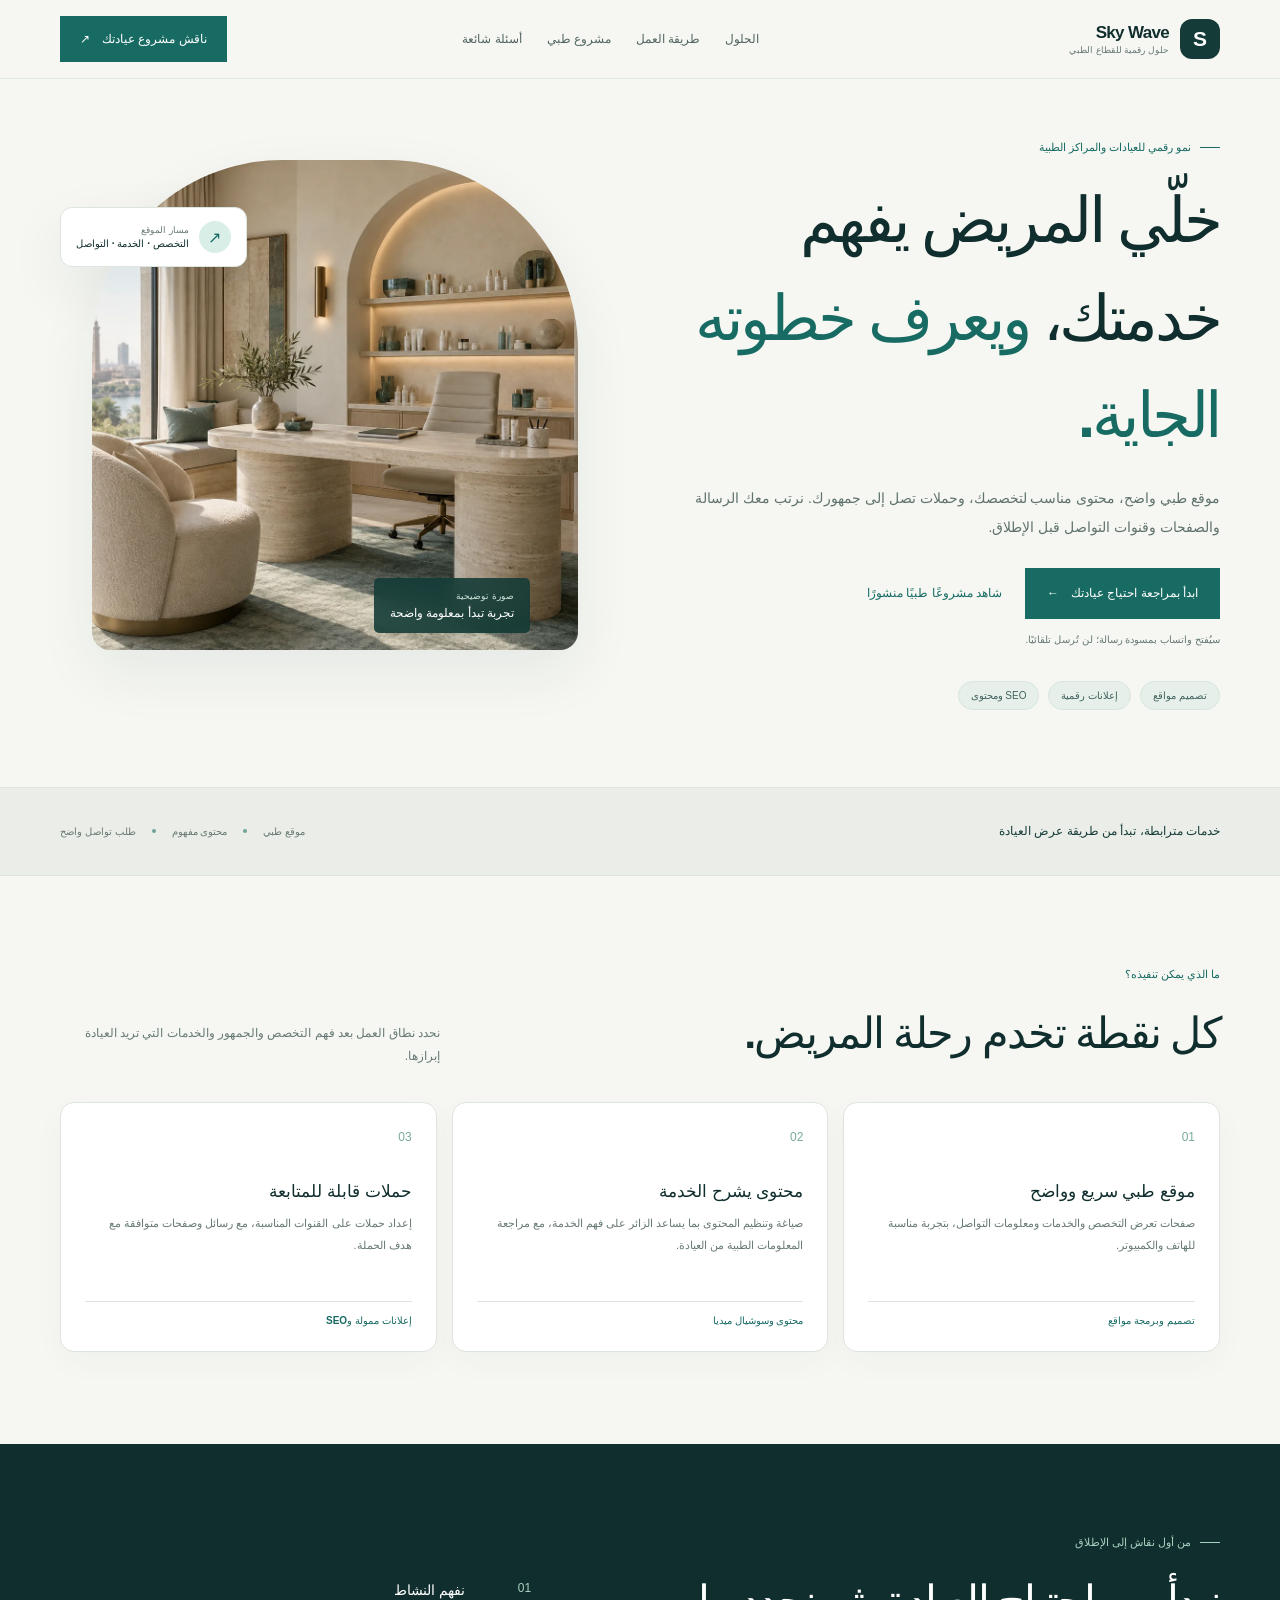
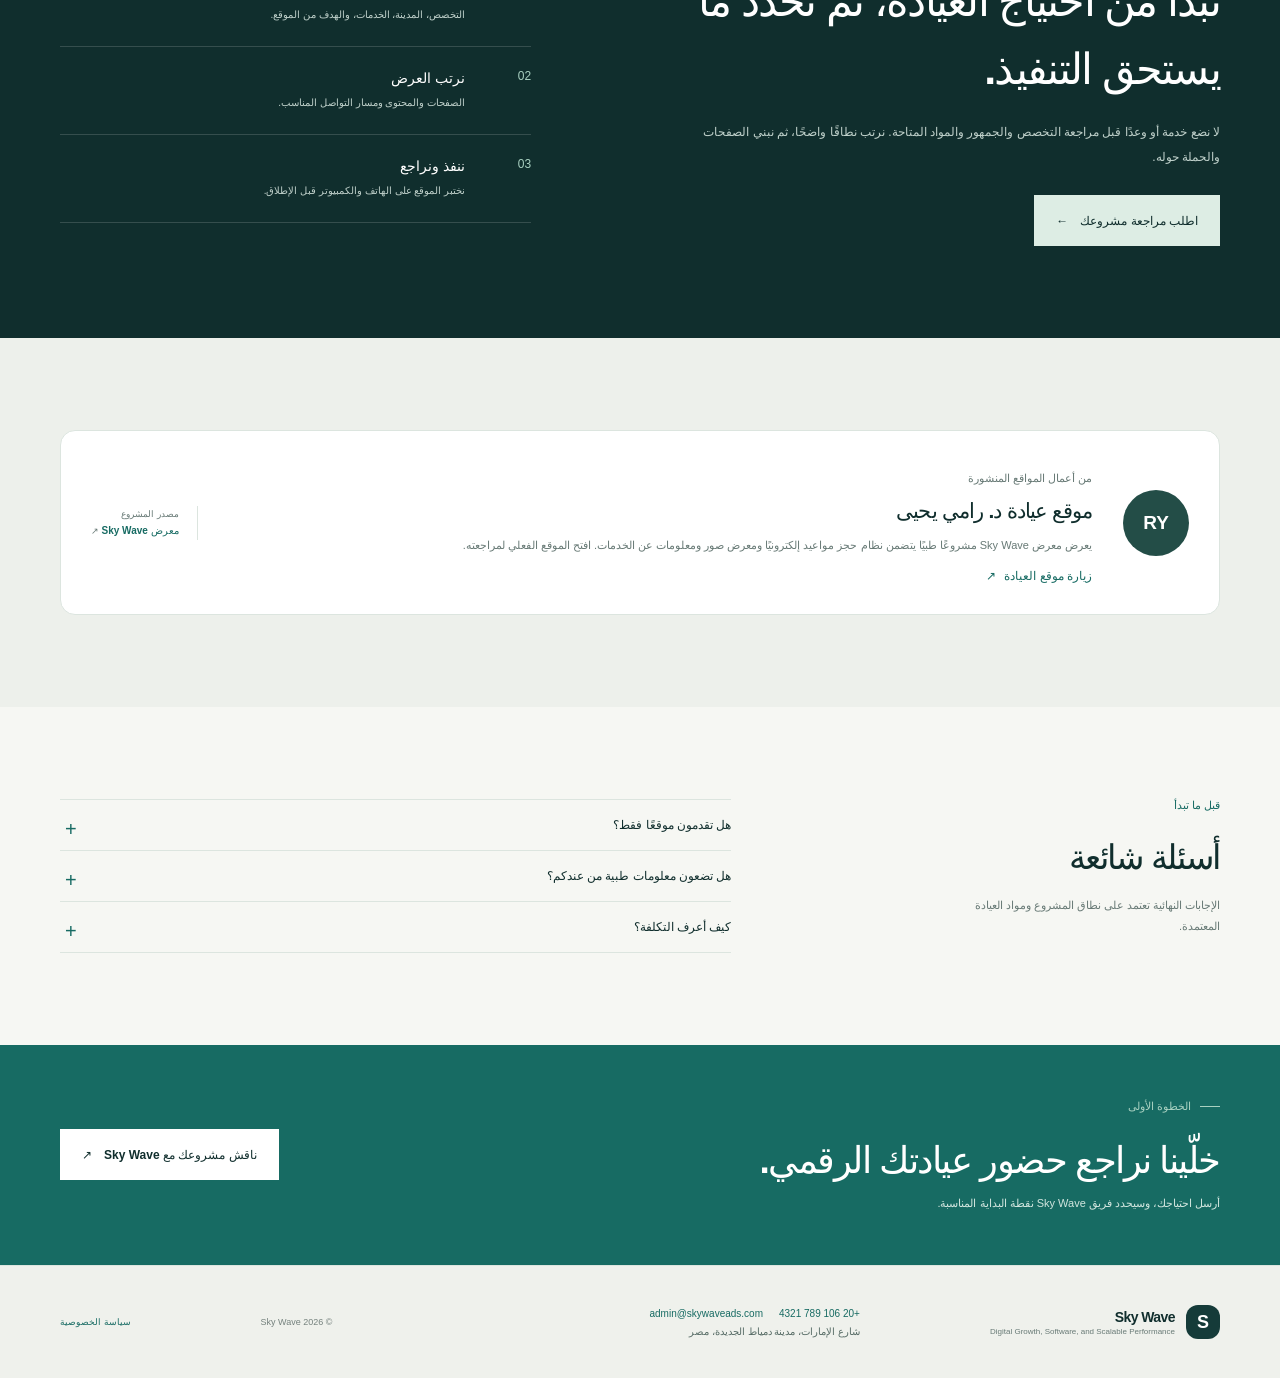
==== 1/index.html @ 4fabcf10 "Build Sky Wave service landing pages" ====
<!doctype html>
<html lang="ar" dir="rtl">
<head>
  <meta charset="utf-8">
  <meta name="viewport" content="width=device-width, initial-scale=1">
  <meta name="theme-color" content="#f6f7f3">
  <meta name="description" content="حلول Sky Wave الرقمية للعيادات: تصميم مواقع طبية، إدارة الإعلانات، المحتوى، وتحسين الظهور على محركات البحث.">
  <meta property="og:type" content="website">
  <meta property="og:title" content="حلول رقمية للعيادات | Sky Wave">
  <meta property="og:description" content="موقع طبي واضح ومسار تواصل مناسب لنشاط عيادتك، من الفكرة إلى الإطلاق.">
  <title>حلول رقمية للعيادات | Sky Wave</title>
  <link rel="icon" href="data:image/svg+xml,%3Csvg xmlns='http://www.w3.org/2000/svg' viewBox='0 0 48 48'%3E%3Crect width='48' height='48' rx='14' fill='%23145b5b'/%3E%3Cpath d='M12 26h24M24 12v24' stroke='white' stroke-width='3' stroke-linecap='round'/%3E%3C/svg%3E">
  <link rel="stylesheet" href="styles.css">
  <script src="app.js" defer></script>
</head>
<body>
  <a class="skip-link" href="#main">انتقل إلى المحتوى</a>
  <header class="site-header" id="top">
    <div class="container header-inner">
      <a class="brand" href="#top" aria-label="Sky Wave، الرئيسية"><span class="brand-mark" aria-hidden="true">S</span><span><strong>Sky Wave</strong><small>حلول رقمية للقطاع الطبي</small></span></a>
      <nav class="desktop-nav" aria-label="التنقل الرئيسي"><a href="#solutions">الحلول</a><a href="#approach">طريقة العمل</a><a href="#work">مشروع طبي</a><a href="#faq">أسئلة شائعة</a></nav>
      <a class="header-cta" href="https://wa.me/201067894321?text=%D9%85%D8%B1%D8%AD%D8%A8%D9%8B%D8%A7%D8%8C%20%D8%A3%D9%88%D8%AF%20%D9%85%D9%86%D8%A7%D9%82%D8%B4%D8%A9%20%D8%AE%D8%AF%D9%85%D8%A7%D8%AA%20Sky%20Wave%20%D8%A7%D9%84%D8%B1%D9%82%D9%85%D9%8A%D8%A9%20%D9%84%D9%84%D8%B9%D9%8A%D8%A7%D8%AF%D8%A7%D8%AA." target="_blank" rel="noopener noreferrer">ناقش مشروع عيادتك <span aria-hidden="true">↗</span></a>
      <button class="menu-toggle" type="button" aria-label="فتح قائمة التنقل" aria-expanded="false" aria-controls="mobile-nav"><span aria-hidden="true">☰</span></button>
    </div>
    <nav class="mobile-nav" id="mobile-nav" aria-label="التنقل على الهاتف" hidden><a href="#solutions">الحلول</a><a href="#approach">طريقة العمل</a><a href="#work">مشروع طبي</a><a href="#faq">أسئلة شائعة</a><a class="mobile-cta" href="https://wa.me/201067894321?text=%D9%85%D8%B1%D8%AD%D8%A8%D9%8B%D8%A7%D8%8C%20%D8%A3%D9%88%D8%AF%20%D9%85%D9%86%D8%A7%D9%82%D8%B4%D8%A9%20%D8%AE%D8%AF%D9%85%D8%A7%D8%AA%20Sky%20Wave%20%D8%A7%D9%84%D8%B1%D9%82%D9%85%D9%8A%D8%A9%20%D9%84%D9%84%D8%B9%D9%8A%D8%A7%D8%AF%D8%A7%D8%AA." target="_blank" rel="noopener noreferrer">ناقش مشروع عيادتك</a></nav>
  </header>
  <main id="main">
    <section class="hero section-space" aria-labelledby="hero-title">
      <div class="container hero-grid">
        <div class="hero-copy"><p class="eyebrow"><span></span> نمو رقمي للعيادات والمراكز الطبية</p><h1 id="hero-title">خلّي المريض يفهم خدمتك، <em>ويعرف خطوته الجاية.</em></h1><p class="hero-lead">موقع طبي واضح، محتوى مناسب لتخصصك، وحملات تصل إلى جمهورك. نرتب معك الرسالة والصفحات وقنوات التواصل قبل الإطلاق.</p><div class="hero-actions"><a class="button button-primary" href="https://wa.me/201067894321?text=%D9%85%D8%B1%D8%AD%D8%A8%D9%8B%D8%A7%D8%8C%20%D8%A3%D9%88%D8%AF%20%D9%85%D9%86%D8%A7%D9%82%D8%B4%D8%A9%20%D8%AE%D8%AF%D9%85%D8%A7%D8%AA%20Sky%20Wave%20%D8%A7%D9%84%D8%B1%D9%82%D9%85%D9%8A%D8%A9%20%D9%84%D9%84%D8%B9%D9%8A%D8%A7%D8%AF%D8%A7%D8%AA." target="_blank" rel="noopener noreferrer">ابدأ بمراجعة احتياج عيادتك <span aria-hidden="true">←</span></a><a class="text-link" href="#work">شاهد مشروعًا طبيًا منشورًا</a></div><p class="cta-note">سيُفتح واتساب بمسودة رسالة؛ لن تُرسل تلقائيًا.</p><ul class="service-tags" aria-label="خدمات Sky Wave للعيادات"><li>تصميم مواقع</li><li>إعلانات رقمية</li><li>SEO ومحتوى</li></ul></div>
        <figure class="hero-visual"><img src="assets/clinic-interior.webp" alt="تصور بصري لمساحة استقبال عيادة، لا يمثل منشأة بعينها" fetchpriority="high"><figcaption><span>صورة توضيحية</span><strong>تجربة تبدأ بمعلومة واضحة</strong></figcaption><div class="visual-note"><span class="note-icon" aria-hidden="true">↗</span><span><small>مسار الموقع</small><strong>التخصص · الخدمة · التواصل</strong></span></div></figure>
      </div>
    </section>
    <section class="trust-strip"><div class="container trust-inner"><p>خدمات مترابطة، تبدأ من طريقة عرض العيادة</p><div><span>موقع طبي</span><i></i><span>محتوى مفهوم</span><i></i><span>طلب تواصل واضح</span></div></div></section>
    <section class="section-space" id="solutions" aria-labelledby="solutions-title"><div class="container"><div class="section-heading"><div><p class="eyebrow">ما الذي يمكن تنفيذه؟</p><h2 id="solutions-title">كل نقطة تخدم رحلة المريض.</h2></div><p>نحدد نطاق العمل بعد فهم التخصص والجمهور والخدمات التي تريد العيادة إبرازها.</p></div><div class="solution-grid"><article class="solution-card"><span class="card-index">01</span><h3>موقع طبي سريع وواضح</h3><p>صفحات تعرض التخصص والخدمات ومعلومات التواصل، بتجربة مناسبة للهاتف والكمبيوتر.</p><span class="card-foot">تصميم وبرمجة مواقع</span></article><article class="solution-card"><span class="card-index">02</span><h3>محتوى يشرح الخدمة</h3><p>صياغة وتنظيم المحتوى بما يساعد الزائر على فهم الخدمة، مع مراجعة المعلومات الطبية من العيادة.</p><span class="card-foot">محتوى وسوشيال ميديا</span></article><article class="solution-card"><span class="card-index">03</span><h3>حملات قابلة للمتابعة</h3><p>إعداد حملات على القنوات المناسبة، مع رسائل وصفحات متوافقة مع هدف الحملة.</p><span class="card-foot">إعلانات ممولة وSEO</span></article></div></div></section>
    <section class="approach-section section-space" id="approach" aria-labelledby="approach-title"><div class="container approach-grid"><div><p class="eyebrow eyebrow-light"><span></span> من أول نقاش إلى الإطلاق</p><h2 id="approach-title">نبدأ من احتياج العيادة، ثم نحدد ما يستحق التنفيذ.</h2><p class="approach-lead">لا نضع خدمة أو وعدًا قبل مراجعة التخصص والجمهور والمواد المتاحة. نرتب نطاقًا واضحًا، ثم نبني الصفحات والحملة حوله.</p><a class="button button-light" href="https://wa.me/201067894321?text=%D9%85%D8%B1%D8%AD%D8%A8%D9%8B%D8%A7%D8%8C%20%D8%A3%D9%88%D8%AF%20%D9%85%D9%86%D8%A7%D9%82%D8%B4%D8%A9%20%D8%AE%D8%AF%D9%85%D8%A7%D8%AA%20Sky%20Wave%20%D8%A7%D9%84%D8%B1%D9%82%D9%85%D9%8A%D8%A9%20%D9%84%D9%84%D8%B9%D9%8A%D8%A7%D8%AF%D8%A7%D8%AA." target="_blank" rel="noopener noreferrer">اطلب مراجعة مشروعك <span aria-hidden="true">←</span></a></div><ol class="steps-list"><li><span>01</span><div><strong>نفهم النشاط</strong><p>التخصص، المدينة، الخدمات، والهدف من الموقع.</p></div></li><li><span>02</span><div><strong>نرتب العرض</strong><p>الصفحات والمحتوى ومسار التواصل المناسب.</p></div></li><li><span>03</span><div><strong>ننفذ ونراجع</strong><p>نختبر الموقع على الهاتف والكمبيوتر قبل الإطلاق.</p></div></li></ol></div></section>
    <section class="work-section section-space" id="work" aria-labelledby="work-title"><div class="container work-card"><div class="work-mark" aria-hidden="true">RY</div><div><p class="eyebrow">من أعمال المواقع المنشورة</p><h2 id="work-title">موقع عيادة د. رامي يحيى</h2><p>يعرض معرض Sky Wave مشروعًا طبيًا يتضمن نظام حجز مواعيد إلكترونيًا ومعرض صور ومعلومات عن الخدمات. افتح الموقع الفعلي لمراجعته.</p><a class="text-link" href="https://dr-ramyyahia.com/" target="_blank" rel="noopener noreferrer">زيارة موقع العيادة <span aria-hidden="true">↗</span></a></div><a class="work-source" href="https://www.skywaveads.com/portfolio/web-projects" target="_blank" rel="noopener noreferrer">مصدر المشروع<br><strong>معرض Sky Wave</strong> <span aria-hidden="true">↗</span></a></div></section>
    <section class="faq-section section-space" id="faq" aria-labelledby="faq-title"><div class="container faq-grid"><div><p class="eyebrow">قبل ما تبدأ</p><h2 id="faq-title">أسئلة شائعة</h2><p>الإجابات النهائية تعتمد على نطاق المشروع ومواد العيادة المعتمدة.</p></div><div class="faq-list"><details><summary>هل تقدمون موقعًا فقط؟</summary><p>نعم. يمكن طلب تصميم وبرمجة موقع، أو مناقشة خدمات أخرى مثل الإعلانات والمحتوى وSEO حسب الاحتياج.</p></details><details><summary>هل تضعون معلومات طبية من عندكم؟</summary><p>لا. تراجع العيادة المعلومات الطبية والخدمات قبل النشر، ونرتب عرضها وصياغتها للموقع.</p></details><details><summary>كيف أعرف التكلفة؟</summary><p>تُحدد بعد مراجعة الصفحات والوظائف والمواد المطلوبة. أرسل ملخص المشروع لتحصل على نطاق مناسب.</p></details></div></div></section>
    <section class="final-cta"><div class="container final-cta-inner"><div><p class="eyebrow eyebrow-light"><span></span> الخطوة الأولى</p><h2>خلّينا نراجع حضور عيادتك الرقمي.</h2><p>أرسل احتياجك، وسيحدد فريق Sky Wave نقطة البداية المناسبة.</p></div><a class="button button-light" href="https://wa.me/201067894321?text=%D9%85%D8%B1%D8%AD%D8%A8%D9%8B%D8%A7%D8%8C%20%D8%A3%D9%88%D8%AF%20%D9%85%D9%86%D8%A7%D9%82%D8%B4%D8%A9%20%D8%AE%D8%AF%D9%85%D8%A7%D8%AA%20Sky%20Wave%20%D8%A7%D9%84%D8%B1%D9%82%D9%85%D9%8A%D8%A9%20%D9%84%D9%84%D8%B9%D9%8A%D8%A7%D8%AF%D8%A7%D8%AA." target="_blank" rel="noopener noreferrer">ناقش مشروعك مع Sky Wave <span aria-hidden="true">↗</span></a></div></section>
  </main>
  <footer class="site-footer"><div class="container footer-inner"><a class="brand footer-brand" href="#top"><span class="brand-mark" aria-hidden="true">S</span><span><strong>Sky Wave</strong><small>Digital Growth, Software, and Scalable Performance</small></span></a><div class="footer-contact"><a href="tel:+201067894321">+20 106 789 4321</a><a href="mailto:admin@skywaveads.com">admin@skywaveads.com</a><span>شارع الإمارات، مدينة دمياط الجديدة، مصر</span></div><p>© 2026 Sky Wave</p><a class="privacy-link" href="https://www.skywaveads.com/privacy-policy" target="_blank" rel="noopener noreferrer">سياسة الخصوصية</a></div></footer>
</body>
</html>
---- 1/styles.css ----
:root{color-scheme:light;--ink:#153b39;--ink-strong:#102e2d;--muted:#687a76;--teal:#176b63;--mint:#d8eee7;--surface:#f6f7f3;--white:#fff;--line:#dce5df;--sand:#eeede5;--shadow:0 22px 60px #102e2d12;font-family:Arial,"Noto Sans Arabic",sans-serif;color:var(--ink-strong);background:var(--surface);font-synthesis:none;text-rendering:optimizeLegibility}*{box-sizing:border-box}html{scroll-behavior:smooth;scroll-padding-top:92px}body{margin:0;min-width:320px}a{color:inherit;text-decoration:none}img{display:block;max-width:100%}button{font:inherit}.container{width:min(1160px,calc(100% - 56px));margin-inline:auto}.skip-link{position:absolute;z-index:100;inset-inline-start:12px;top:-60px;padding:10px 14px;background:white;color:var(--ink)}.skip-link:focus{top:12px}.site-header{position:sticky;z-index:30;top:0;background:#f6f7f3ed;backdrop-filter:blur(16px);border-block-end:1px solid #dce5dfb8}.header-inner{height:78px;display:flex;align-items:center;justify-content:space-between;gap:26px}.brand{display:inline-flex;align-items:center;gap:11px;min-width:225px}.brand-mark{width:40px;height:40px;display:grid;place-items:center;color:#fff;background:var(--ink);border-radius:12px;font-family:Arial,sans-serif;font-size:21px;font-weight:700}.brand strong,.brand small{display:block}.brand strong{font-family:Arial,sans-serif;font-size:17px;letter-spacing:-.04em}.brand small{margin-top:2px;color:var(--muted);font-size:9px}.desktop-nav{display:flex;align-items:center;gap:25px}.desktop-nav a{color:#526561;font-size:12px;transition:color .2s}.desktop-nav a:hover,.text-link:hover{color:var(--teal)}.header-cta,.button{min-height:46px;display:inline-flex;align-items:center;justify-content:center;gap:12px;padding:0 19px;border:1px solid transparent;font-size:12px;font-weight:600}.header-cta,.button-primary{color:#fff;background:var(--teal)}.header-cta:hover,.button-primary:hover{background:var(--ink-strong)}.menu-toggle{display:none;width:44px;height:44px;border:1px solid var(--line);border-radius:10px;background:transparent;color:var(--ink);font-size:19px}.mobile-nav{display:grid;gap:4px;padding:10px 24px 20px;border-block-start:1px solid var(--line)}.mobile-nav[hidden]{display:none}.mobile-nav a{padding:11px 0;border-block-end:1px solid var(--line);font-size:13px}.mobile-nav .mobile-cta{margin-top:8px;padding:13px 16px;color:white;background:var(--teal);text-align:center;border:0}.section-space{padding-block:92px}.hero{padding-block:62px 77px;overflow:hidden}.hero-grid{display:grid;grid-template-columns:1fr .91fr;align-items:center;gap:72px}.eyebrow{display:flex;align-items:center;gap:9px;margin:0 0 18px;color:var(--teal);font-size:11px;font-weight:600}.eyebrow span{width:20px;height:1px;background:currentColor}.hero h1{max-width:670px;margin:0;color:var(--ink-strong);font-size:clamp(38px,5vw,63px);font-weight:600;line-height:1.55;letter-spacing:-.055em}.hero h1 em{color:var(--teal);font-style:normal}.hero-lead{max-width:580px;margin:19px 0 25px;color:#60726d;font-size:14px;line-height:2.1}.hero-actions{display:flex;align-items:center;gap:23px;flex-wrap:wrap}.button{min-height:51px;padding-inline:21px}.text-link{display:inline-flex;align-items:center;gap:8px;color:var(--teal);font-size:12px;font-weight:600}.service-tags{display:flex;flex-wrap:wrap;gap:9px;margin:32px 0 0;padding:0;list-style:none}.service-tags li{padding:8px 12px;color:#40645d;background:#e7efea;border:1px solid #d7e6dd;border-radius:999px;font-size:10px}.hero-visual{position:relative;margin:0;padding:0 0 40px 32px}.hero-visual>img{width:100%;height:490px;object-fit:cover;border-radius:190px 190px 18px 18px;box-shadow:var(--shadow)}.hero-visual figcaption{position:absolute;inset-inline-start:48px;inset-block-end:57px;display:grid;gap:5px;padding:13px 16px;color:white;background:#123a35df;backdrop-filter:blur(10px);border-radius:5px}.hero-visual figcaption span{color:#d1e9df;font-size:9px}.hero-visual figcaption strong{font-size:12px;font-weight:500}.visual-note{position:absolute;inset-inline-end:0;inset-block-start:47px;display:flex;align-items:center;gap:10px;padding:13px 15px;background:var(--white);border:1px solid var(--line);box-shadow:var(--shadow);border-radius:12px}.note-icon{width:32px;height:32px;display:grid;place-items:center;color:var(--teal);background:var(--mint);border-radius:50%}.visual-note small,.visual-note strong{display:block}.visual-note small{color:var(--muted);font-size:9px}.visual-note strong{margin-top:3px;font-size:10px}.trust-strip{background:#ebeee8;border-block:1px solid var(--line)}.trust-inner{min-height:87px;display:flex;align-items:center;justify-content:space-between;gap:24px}.trust-inner p{margin:0;color:var(--ink);font-size:12px;font-weight:600}.trust-inner>div{display:flex;align-items:center;gap:16px;color:#6a7a75;font-size:10px}.trust-inner i{width:4px;height:4px;background:#71a296;border-radius:50%}.section-heading{display:flex;align-items:end;justify-content:space-between;gap:40px;margin-bottom:34px}.section-heading h2,.approach-grid h2,.faq-grid h2,.work-card h2,.final-cta h2{margin:0;color:var(--ink-strong);font-size:clamp(28px,3.5vw,43px);font-weight:550;line-height:1.6;letter-spacing:-.04em}.section-heading>p{max-width:380px;margin:0;color:var(--muted);font-size:12px;line-height:1.9}.solution-grid{display:grid;grid-template-columns:repeat(3,1fr);gap:15px}.solution-card{min-height:250px;padding:24px;background:#fff;border:1px solid var(--line);border-radius:14px;box-shadow:0 10px 32px #153b3908}.card-index{color:#79a99c;font-family:Arial,sans-serif;font-size:12px}.solution-card h3{margin:36px 0 10px;font-size:17px}.solution-card p{min-height:67px;margin:0;color:var(--muted);font-size:11px;line-height:2}.card-foot{display:block;margin-top:22px;padding-top:13px;color:var(--teal);border-top:1px solid var(--line);font-size:10px;font-weight:600}.approach-section{color:white;background:var(--ink-strong)}.approach-grid{display:grid;grid-template-columns:1fr .8fr;align-items:center;gap:100px}.eyebrow-light{color:#a9d1c1}.approach-grid h2{max-width:570px;color:white}.approach-lead{max-width:520px;margin:16px 0 25px;color:#bfd0ca;font-size:12px;line-height:2.1}.button-light{color:var(--ink-strong);background:#ddede4}.button-light:hover{background:white}.steps-list{display:grid;gap:0;margin:0;padding:0;list-style:none}.steps-list li{display:grid;grid-template-columns:52px 1fr;gap:14px;padding:22px 0;border-block-end:1px solid #ffffff27}.steps-list li>span{color:#a9d1c1;font-family:Arial,sans-serif;font-size:12px}.steps-list strong{font-size:14px}.steps-list p{margin:7px 0 0;color:#bfd0ca;font-size:10px;line-height:1.8}.work-section{background:#edf0eb}.work-card{display:grid;grid-template-columns:72px 1fr auto;align-items:center;gap:25px;padding:30px;background:#fff;border:1px solid var(--line);border-radius:15px}.work-mark{width:66px;height:66px;display:grid;place-items:center;color:#fff;background:#234d47;border-radius:50%;font-family:Arial,sans-serif;font-size:19px;font-weight:700}.work-card .eyebrow{margin-bottom:5px}.work-card h2{font-size:21px}.work-card p{max-width:650px;margin:7px 0 10px;color:var(--muted);font-size:11px;line-height:1.9}.work-source{padding-inline-start:18px;color:var(--muted);border-inline-start:1px solid var(--line);font-size:9px;line-height:1.8}.work-source strong{color:var(--teal);font-size:10px}.faq-grid{display:grid;grid-template-columns:.75fr 1.25fr;gap:86px}.faq-grid>div:first-child>p:last-child{max-width:280px;color:var(--muted);font-size:11px;line-height:1.9}.faq-grid h2{font-size:34px}.faq-list{border-block-start:1px solid var(--line)}.faq-list details{border-block-end:1px solid var(--line)}.faq-list summary{position:relative;padding:18px 0;cursor:pointer;list-style:none;font-size:12px;font-weight:600}.faq-list summary::-webkit-details-marker{display:none}.faq-list summary::after{content:'+';position:absolute;inset-inline-end:5px;color:var(--teal);font-size:20px;font-weight:400}.faq-list details[open] summary::after{content:'−'}.faq-list details p{max-width:680px;margin:0;padding:0 0 18px;color:var(--muted);font-size:11px;line-height:2}.final-cta{padding-block:55px;color:#fff;background:var(--teal)}.final-cta-inner{display:flex;align-items:center;justify-content:space-between;gap:30px}.final-cta h2{color:#fff;font-size:clamp(26px,3vw,37px)}.final-cta p:not(.eyebrow){margin:7px 0 0;color:#d2e6df;font-size:11px}.final-cta .button{flex:0 0 auto;background:white}.site-footer{background:#eff1ec;border-block-start:1px solid var(--line)}.footer-inner{min-height:112px;display:flex;align-items:center;justify-content:space-between;gap:25px}.footer-brand{min-width:unset}.footer-brand .brand-mark{width:34px;height:34px;font-size:18px}.footer-brand strong{font-size:14px}.footer-brand small{font-family:Arial,sans-serif;font-size:8px}.footer-contact{display:flex;flex-wrap:wrap;gap:7px 16px;color:#576c66;font-family:Arial,"Noto Sans Arabic",sans-serif;font-size:10px}.footer-contact a{color:var(--teal)}.footer-contact span{width:100%;font-family:Arial,"Noto Sans Arabic",sans-serif}.footer-inner>p,.privacy-link{margin:0;color:#74817d;font-size:9px}.privacy-link{color:var(--teal)}:focus-visible{outline:3px solid #bf8b42;outline-offset:3px}@media(max-width:980px){.desktop-nav{gap:13px}.desktop-nav a{font-size:10px}.brand{min-width:195px}.hero-grid{gap:40px}.approach-grid{gap:55px}.faq-grid{gap:45px}}@media(max-width:760px){.container{width:calc(100% - 36px)}.header-inner{height:69px;gap:12px}.brand{min-width:unset;margin-inline-end:auto}.brand small{font-size:8px}.desktop-nav,.header-cta{display:none}.menu-toggle{display:grid;place-items:center}.section-space{padding-block:65px}.hero{padding-block:42px 55px}.hero-grid{grid-template-columns:1fr;gap:36px}.hero h1{font-size:clamp(36px,10vw,48px);line-height:1.56}.hero-lead{font-size:12px}.hero-visual{width:min(100%,470px);margin-inline:auto;padding:0 0 28px 20px}.hero-visual>img{height:390px;border-radius:160px 160px 14px 14px}.visual-note{inset-block-start:28px;padding:10px}.hero-visual figcaption{inset-inline-start:28px;inset-block-end:43px}.trust-inner{align-items:flex-start;flex-direction:column;justify-content:center;gap:8px;padding-block:18px}.trust-inner>div{gap:9px;font-size:9px}.section-heading{align-items:flex-start;flex-direction:column;gap:10px}.section-heading h2,.approach-grid h2{font-size:30px}.solution-grid{grid-template-columns:1fr}.solution-card{min-height:0;padding:20px}.solution-card h3{margin-top:20px}.solution-card p{min-height:0}.card-foot{margin-top:16px}.approach-grid{grid-template-columns:1fr;gap:28px}.steps-list li{grid-template-columns:38px 1fr;padding:16px 0}.work-card{grid-template-columns:48px 1fr;gap:15px;padding:20px}.work-mark{width:46px;height:46px;font-size:15px}.work-source{grid-column:2;padding:9px 0 0;border:0;border-block-start:1px solid var(--line)}.faq-grid{grid-template-columns:1fr;gap:24px}.faq-grid h2{font-size:30px}.final-cta-inner{align-items:flex-start;flex-direction:column}.footer-inner{align-items:flex-start;flex-direction:column;justify-content:center;gap:16px;padding-block:22px}.footer-contact{gap:8px 13px}.footer-contact span{line-height:1.8}}@media(max-width:390px){.container{width:calc(100% - 30px)}.hero-actions{align-items:stretch;flex-direction:column}.hero-actions .button{width:100%}.hero-visual>img{height:330px}.trust-inner>div{flex-wrap:wrap}}@media(prefers-reduced-motion:reduce){html{scroll-behavior:auto}*,*::before,*::after{animation-duration:.01ms!important;animation-iteration-count:1!important;transition-duration:.01ms!important}}

.cta-note{margin:12px 0 0;color:var(--muted);font-size:10px;line-height:1.8}
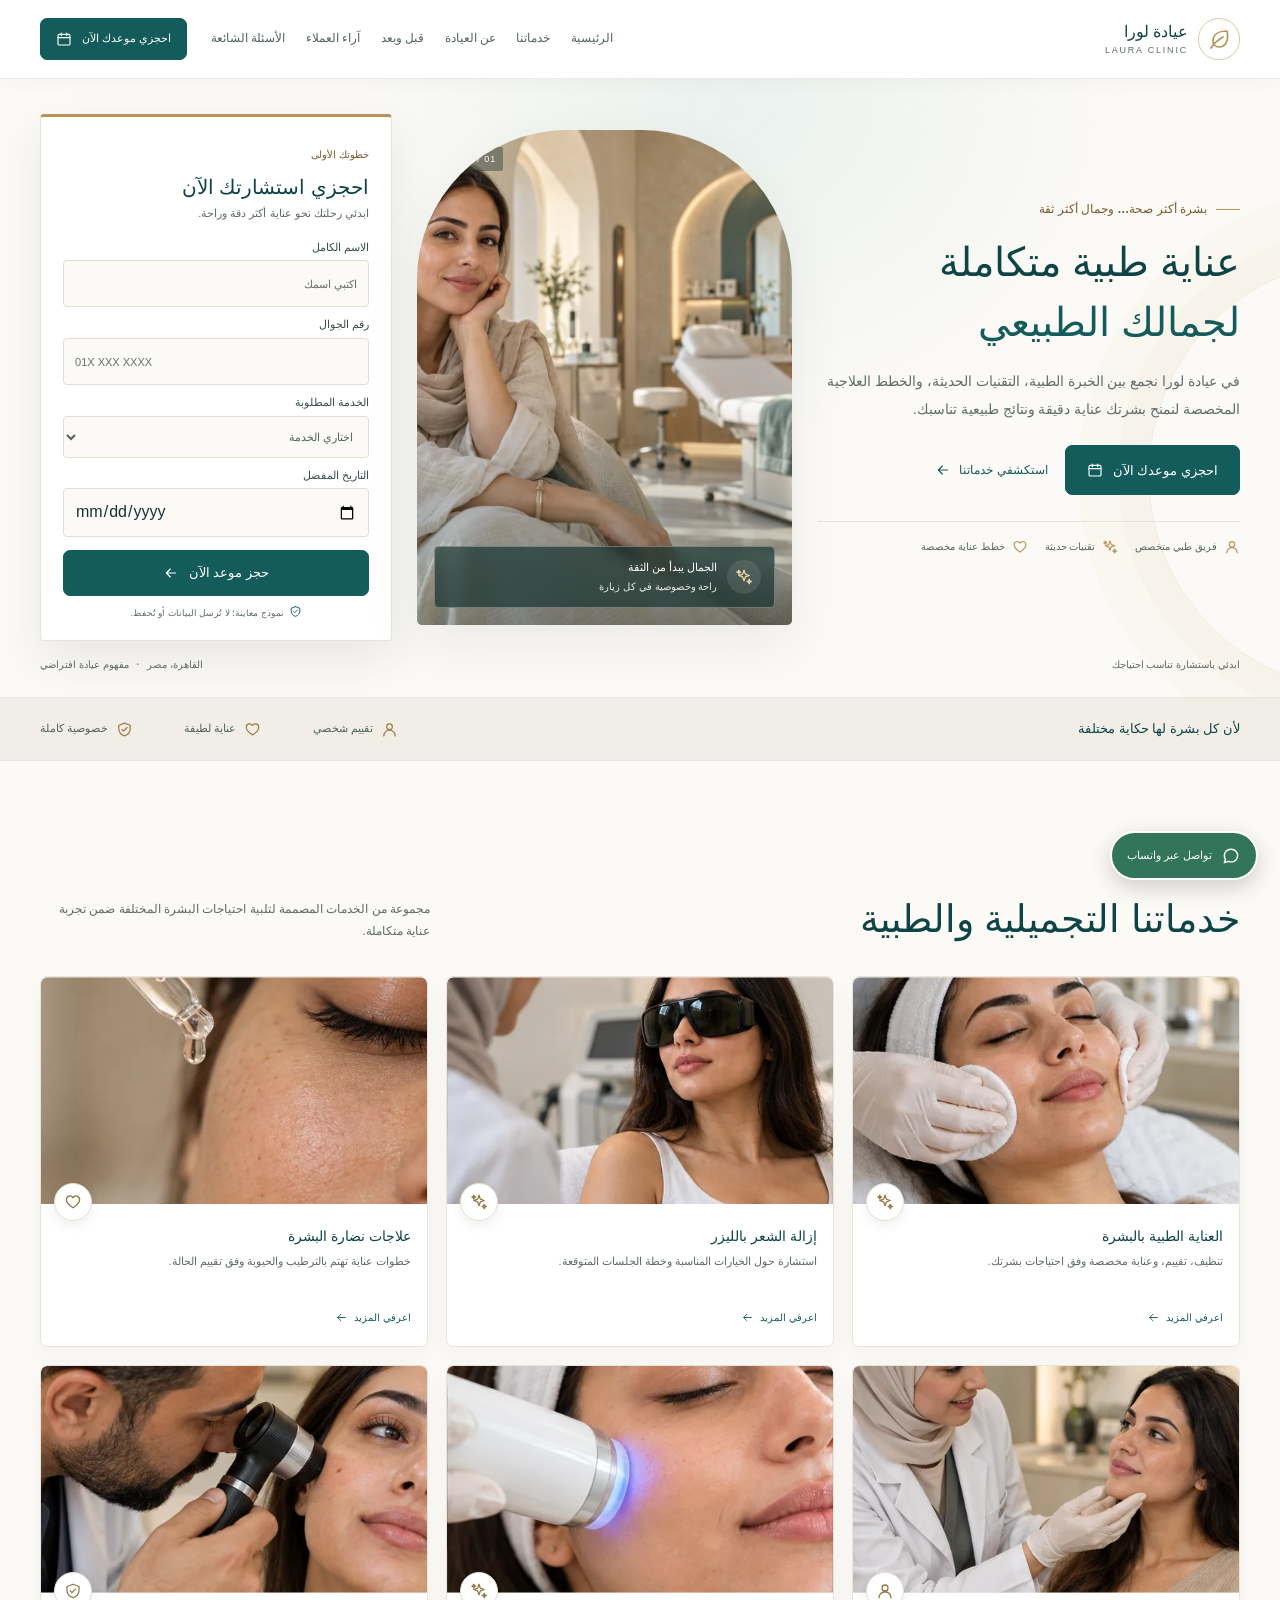
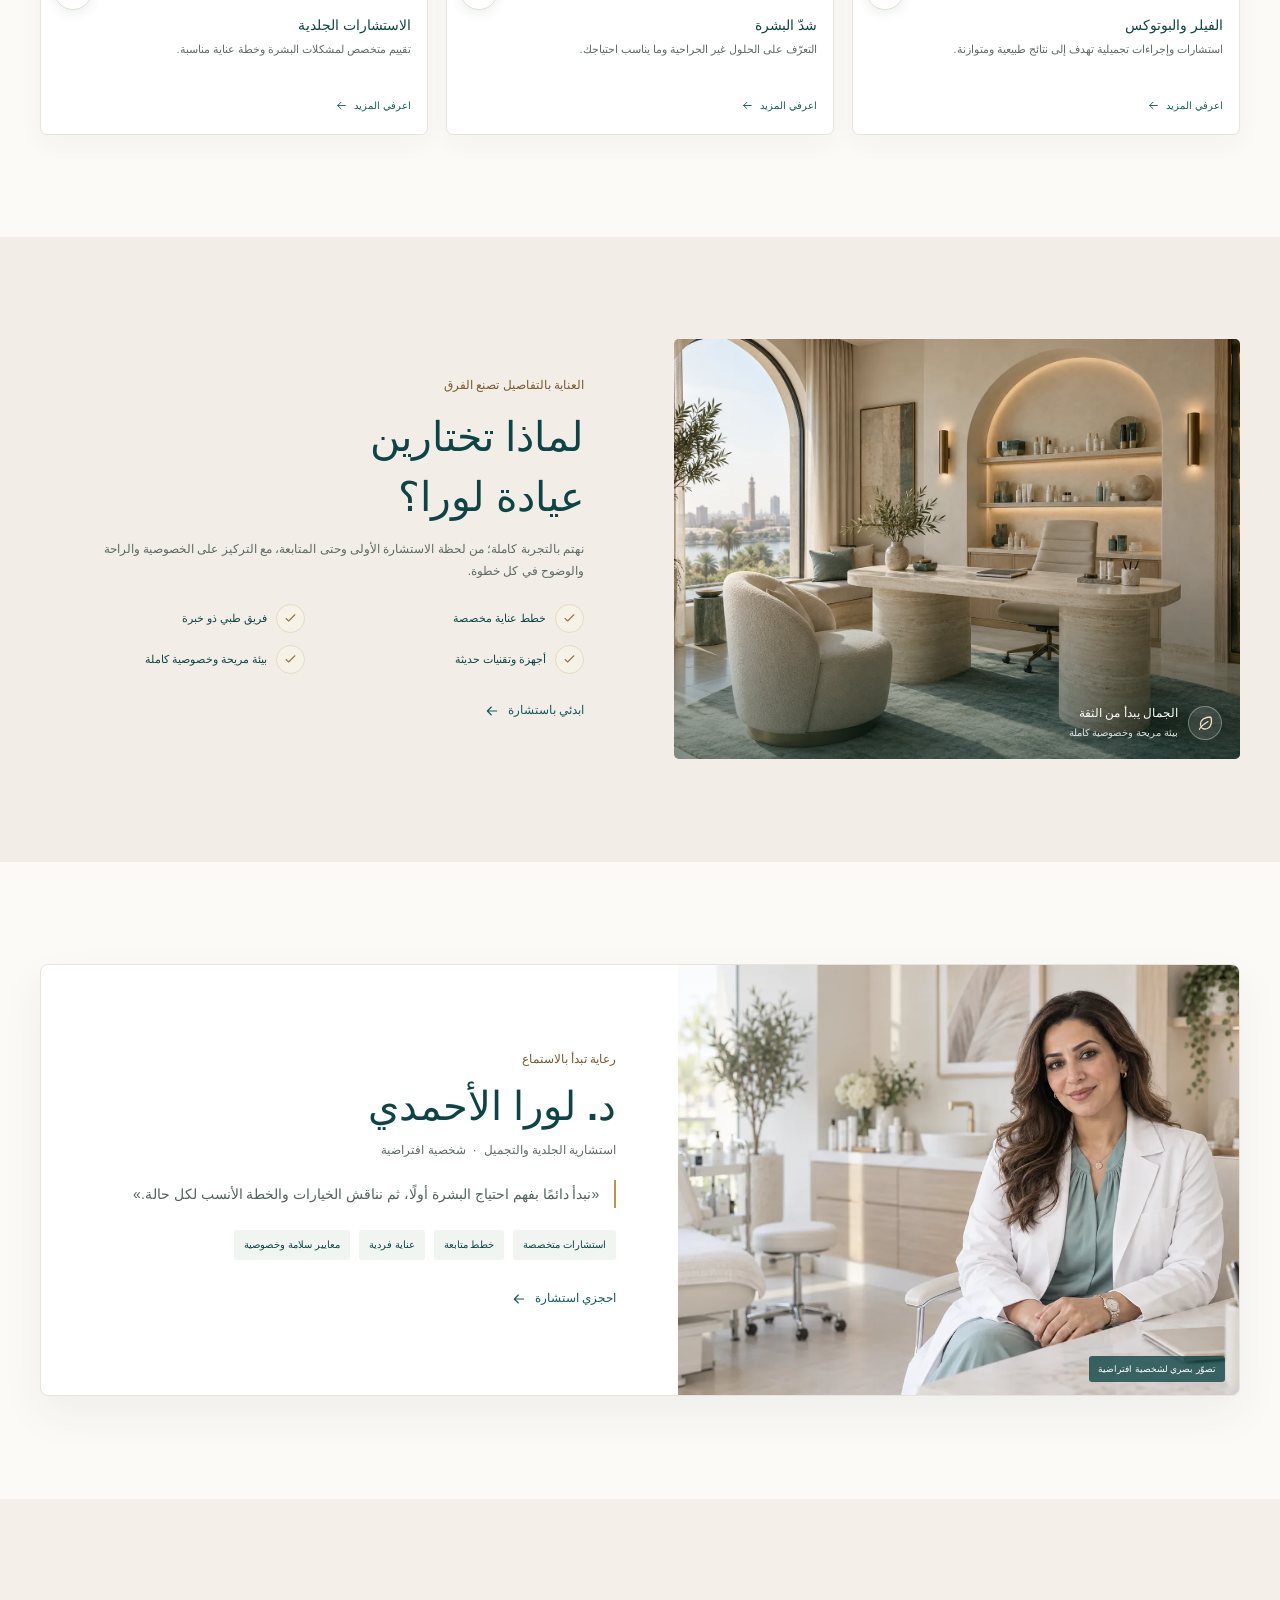
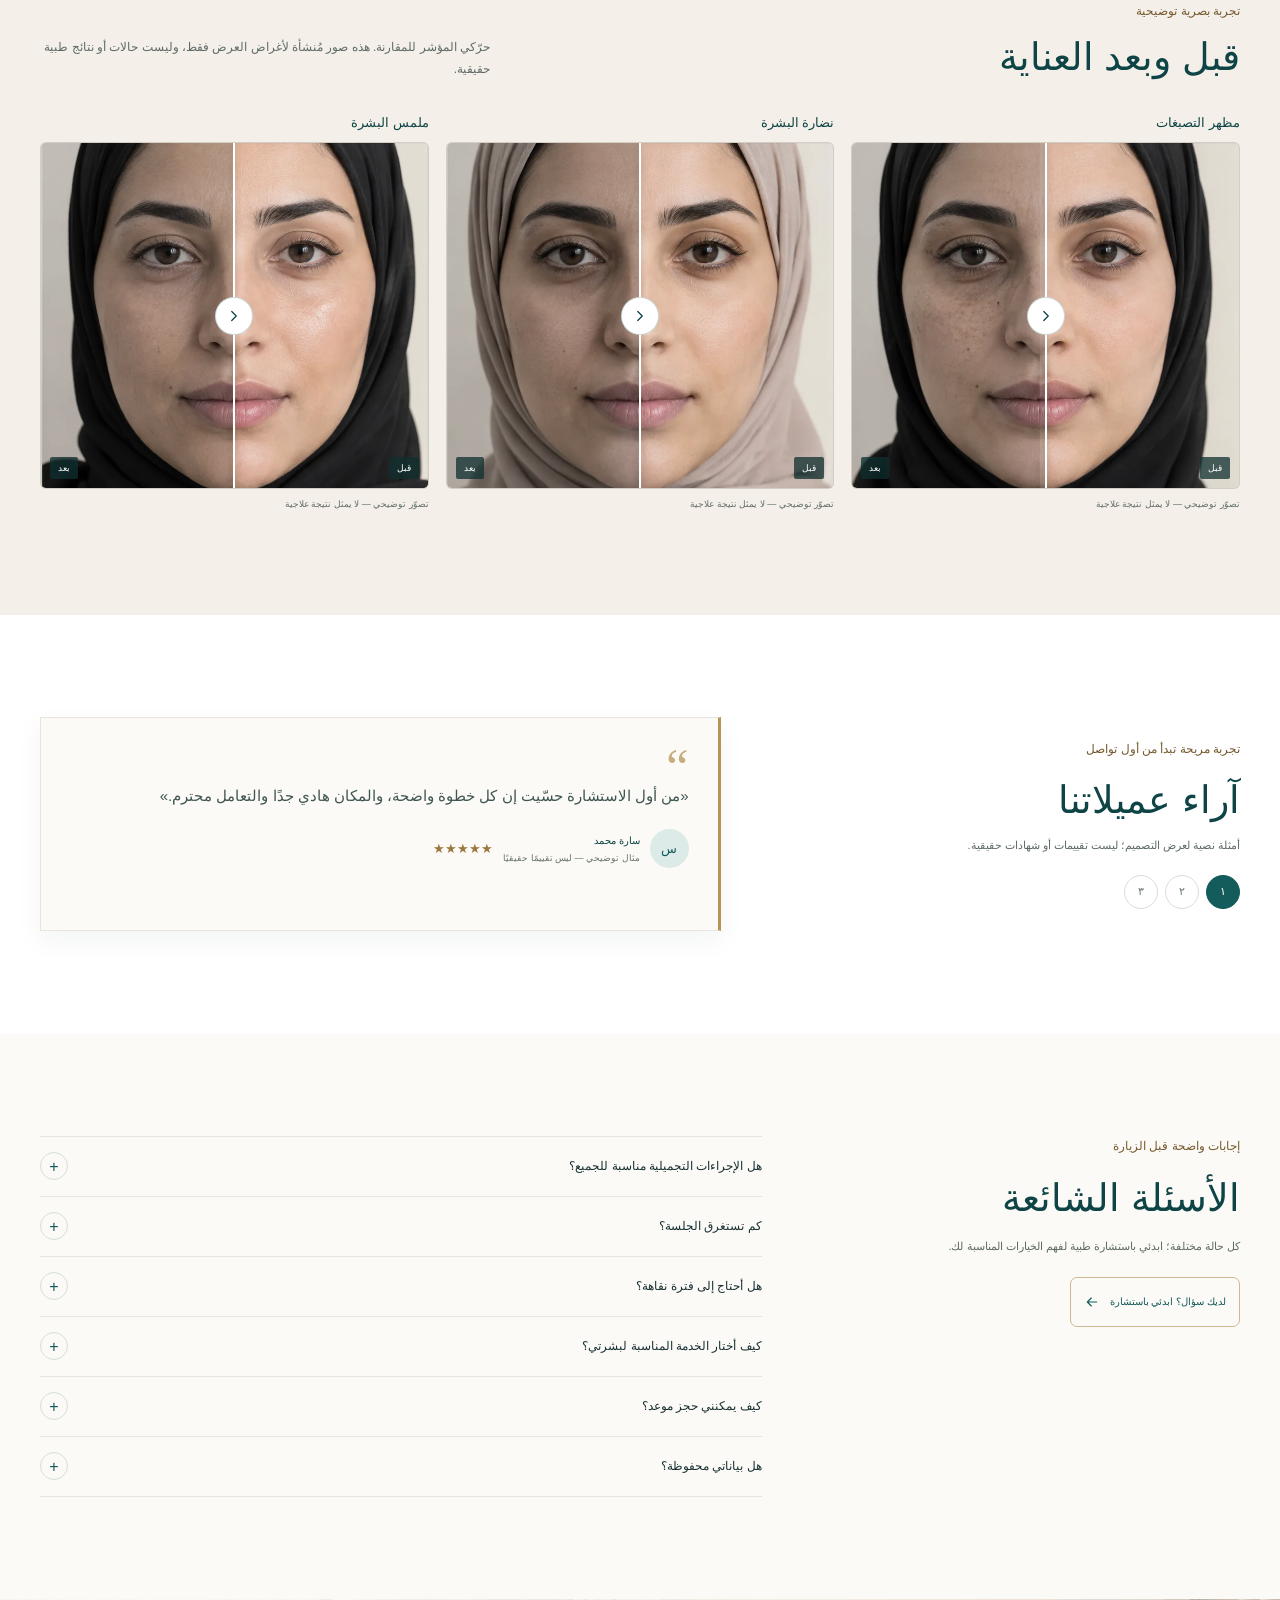
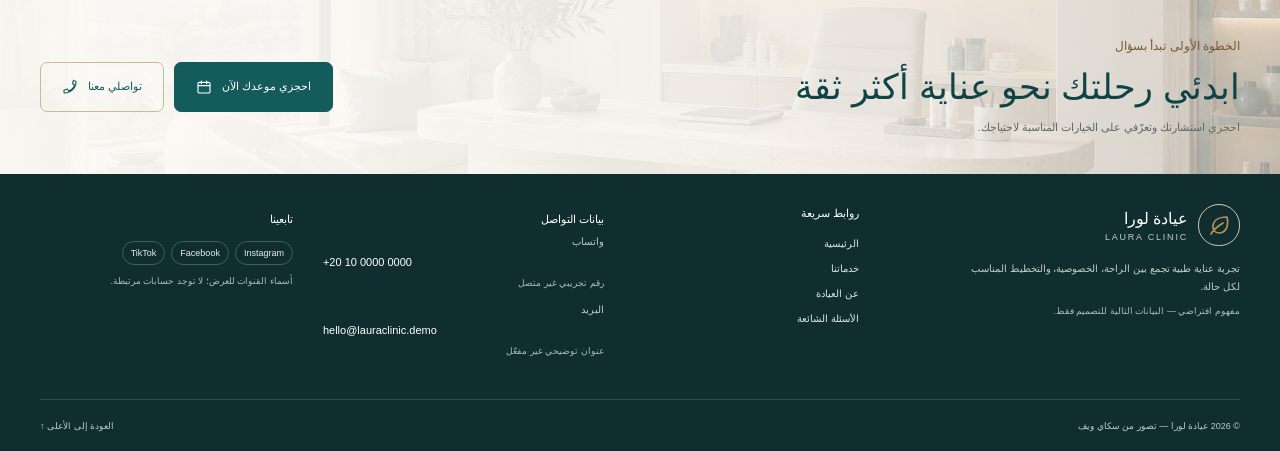
==== commit f1e23ef1: "Restore original concept page themes" ====
--- a/1/index.html
+++ b/1/index.html
@@ -3,41 +3,167 @@
 <head>
   <meta charset="utf-8">
   <meta name="viewport" content="width=device-width, initial-scale=1">
-  <meta name="theme-color" content="#f6f7f3">
-  <meta name="description" content="حلول Sky Wave الرقمية للعيادات: تصميم مواقع طبية، إدارة الإعلانات، المحتوى، وتحسين الظهور على محركات البحث.">
+  <meta name="theme-color" content="#fcfaf6">
+  <meta name="description" content="استكشف خدمات عيادة لورا في العناية بالبشرة، الليزر، النضارة والإجراءات التجميلية ضمن تجربة مريحة وخطط مخصصة لكل حالة.">
   <meta property="og:type" content="website">
-  <meta property="og:title" content="حلول رقمية للعيادات | Sky Wave">
-  <meta property="og:description" content="موقع طبي واضح ومسار تواصل مناسب لنشاط عيادتك، من الفكرة إلى الإطلاق.">
-  <title>حلول رقمية للعيادات | Sky Wave</title>
-  <link rel="icon" href="data:image/svg+xml,%3Csvg xmlns='http://www.w3.org/2000/svg' viewBox='0 0 48 48'%3E%3Crect width='48' height='48' rx='14' fill='%23145b5b'/%3E%3Cpath d='M12 26h24M24 12v24' stroke='white' stroke-width='3' stroke-linecap='round'/%3E%3C/svg%3E">
+  <meta property="og:title" content="عيادة لورا | عناية طبية وتجميلية متكاملة">
+  <meta property="og:description" content="استكشف خدمات عيادة لورا في العناية بالبشرة، الليزر، النضارة والإجراءات التجميلية ضمن تجربة مريحة وخطط مخصصة لكل حالة.">
+  <title>عيادة لورا | عناية طبية وتجميلية متكاملة</title>
+  <link rel="icon" href="data:image/svg+xml,%3Csvg xmlns='http://www.w3.org/2000/svg' viewBox='0 0 48 48'%3E%3Cpath d='M24 40C8 29 12 10 24 7c12 3 16 22 0 33Zm0 0V16m0 13c-5-6-9-8-13-8m13 2c5-5 9-6 13-6' fill='none' stroke='%23145b5b' stroke-width='2.4' stroke-linecap='round' stroke-linejoin='round'/%3E%3C/svg%3E">
+  <link rel="preload" as="image" href="assets/laura-clinic-hero.webp" fetchpriority="high">
   <link rel="stylesheet" href="styles.css">
   <script src="app.js" defer></script>
 </head>
 <body>
-  <a class="skip-link" href="#main">انتقل إلى المحتوى</a>
+  <a class="skip-link" href="#main">انتقلي إلى المحتوى</a>
+  <svg class="icon-defs" aria-hidden="true" xmlns="http://www.w3.org/2000/svg">
+    <symbol id="i-leaf" viewBox="0 0 24 24"><path d="M20 4c-8 0-14 3-14 10a6 6 0 0 0 6 6c7 0 10-7 8-16ZM4 21c3-5 7-8 12-11"/></symbol>
+    <symbol id="i-spark" viewBox="0 0 24 24"><path d="m12 3 1.8 5.2L19 10l-5.2 1.8L12 17l-1.8-5.2L5 10l5.2-1.8L12 3Zm7 12 .8 2.2L22 18l-2.2.8L19 21l-.8-2.2L16 18l2.2-.8L19 15ZM5 3l.7 1.8L7.5 5.5l-1.8.7L5 8l-.7-1.8L2.5 5.5l1.8-.7L5 3Z"/></symbol>
+    <symbol id="i-heart" viewBox="0 0 24 24"><path d="M20.8 8.7c0 5.2-8.8 11-8.8 11s-8.8-5.8-8.8-11A4.7 4.7 0 0 1 12 6.4a4.7 4.7 0 0 1 8.8 2.3Z"/></symbol>
+    <symbol id="i-shield" viewBox="0 0 24 24"><path d="M12 3 20 6v5c0 5.2-3.4 8.5-8 10-4.6-1.5-8-4.8-8-10V6l8-3Z"/><path d="m8.5 12 2.2 2.2 4.8-5"/></symbol>
+    <symbol id="i-clock" viewBox="0 0 24 24"><circle cx="12" cy="12" r="9"/><path d="M12 7v5l3.5 2"/></symbol>
+    <symbol id="i-calendar" viewBox="0 0 24 24"><rect x="3" y="5" width="18" height="16" rx="2"/><path d="M16 3v4M8 3v4M3 10h18"/></symbol>
+    <symbol id="i-arrow" viewBox="0 0 24 24"><path d="M5 12h14m-6-6 6 6-6 6"/></symbol>
+    <symbol id="i-menu" viewBox="0 0 24 24"><path d="M4 7h16M4 12h16M4 17h16"/></symbol>
+    <symbol id="i-close" viewBox="0 0 24 24"><path d="m6 6 12 12M18 6 6 18"/></symbol>
+    <symbol id="i-user" viewBox="0 0 24 24"><circle cx="12" cy="8" r="4"/><path d="M4 21a8 8 0 0 1 16 0"/></symbol>
+    <symbol id="i-phone" viewBox="0 0 24 24"><path d="M7 3H4a1 1 0 0 0-1 1c0 9.4 7.6 17 17 17a1 1 0 0 0 1-1v-3l-5-2-2 3a14 14 0 0 1-9-9l3-2-1-5Z"/></symbol>
+    <symbol id="i-chat" viewBox="0 0 24 24"><path d="M20 11.5a7.5 7.5 0 0 1-8 7.5 9 9 0 0 1-3.2-.6L4 20l1.4-4A7.2 7.2 0 0 1 4 11.5 7.5 7.5 0 0 1 12 4a7.5 7.5 0 0 1 8 7.5Z"/></symbol>
+    <symbol id="i-check" viewBox="0 0 24 24"><path d="m5 12 4 4L19 6"/></symbol>
+    <symbol id="i-chevron" viewBox="0 0 24 24"><path d="m9 18 6-6-6-6"/></symbol>
+  </svg>
+
   <header class="site-header" id="top">
     <div class="container header-inner">
-      <a class="brand" href="#top" aria-label="Sky Wave، الرئيسية"><span class="brand-mark" aria-hidden="true">S</span><span><strong>Sky Wave</strong><small>حلول رقمية للقطاع الطبي</small></span></a>
-      <nav class="desktop-nav" aria-label="التنقل الرئيسي"><a href="#solutions">الحلول</a><a href="#approach">طريقة العمل</a><a href="#work">مشروع طبي</a><a href="#faq">أسئلة شائعة</a></nav>
-      <a class="header-cta" href="https://wa.me/201067894321?text=%D9%85%D8%B1%D8%AD%D8%A8%D9%8B%D8%A7%D8%8C%20%D8%A3%D9%88%D8%AF%20%D9%85%D9%86%D8%A7%D9%82%D8%B4%D8%A9%20%D8%AE%D8%AF%D9%85%D8%A7%D8%AA%20Sky%20Wave%20%D8%A7%D9%84%D8%B1%D9%82%D9%85%D9%8A%D8%A9%20%D9%84%D9%84%D8%B9%D9%8A%D8%A7%D8%AF%D8%A7%D8%AA." target="_blank" rel="noopener noreferrer">ناقش مشروع عيادتك <span aria-hidden="true">↗</span></a>
-      <button class="menu-toggle" type="button" aria-label="فتح قائمة التنقل" aria-expanded="false" aria-controls="mobile-nav"><span aria-hidden="true">☰</span></button>
+      <a class="brand" href="#top" aria-label="عيادة لورا، إلى أعلى الصفحة">
+        <span class="brand-mark"><svg aria-hidden="true"><use href="#i-leaf"/></svg></span>
+        <span class="brand-type"><strong>عيادة لورا</strong><small>LAURA CLINIC</small></span>
+      </a>
+      <nav class="desktop-nav" aria-label="التنقل الرئيسي">
+        <a href="#top">الرئيسية</a><a href="#services">خدماتنا</a><a href="#approach">عن العيادة</a><a href="#results">قبل وبعد</a><a href="#testimonials">آراء العملاء</a><a href="#faq">الأسئلة الشائعة</a>
+      </nav>
+      <a class="button button-small header-cta" href="#booking">احجزي موعدك الآن <svg aria-hidden="true"><use href="#i-calendar"/></svg></a>
+      <button class="menu-toggle" type="button" aria-label="فتح قائمة التنقل" aria-expanded="false" aria-controls="mobile-nav">
+        <svg class="menu-icon" aria-hidden="true"><use href="#i-menu"/></svg><svg class="close-icon" aria-hidden="true"><use href="#i-close"/></svg>
+      </button>
     </div>
-    <nav class="mobile-nav" id="mobile-nav" aria-label="التنقل على الهاتف" hidden><a href="#solutions">الحلول</a><a href="#approach">طريقة العمل</a><a href="#work">مشروع طبي</a><a href="#faq">أسئلة شائعة</a><a class="mobile-cta" href="https://wa.me/201067894321?text=%D9%85%D8%B1%D8%AD%D8%A8%D9%8B%D8%A7%D8%8C%20%D8%A3%D9%88%D8%AF%20%D9%85%D9%86%D8%A7%D9%82%D8%B4%D8%A9%20%D8%AE%D8%AF%D9%85%D8%A7%D8%AA%20Sky%20Wave%20%D8%A7%D9%84%D8%B1%D9%82%D9%85%D9%8A%D8%A9%20%D9%84%D9%84%D8%B9%D9%8A%D8%A7%D8%AF%D8%A7%D8%AA." target="_blank" rel="noopener noreferrer">ناقش مشروع عيادتك</a></nav>
+    <nav class="mobile-nav" id="mobile-nav" aria-label="التنقل على الهاتف" hidden>
+      <a href="#top">الرئيسية</a><a href="#services">خدماتنا</a><a href="#approach">عن العيادة</a><a href="#results">قبل وبعد</a><a href="#testimonials">آراء العملاء</a><a href="#faq">الأسئلة الشائعة</a>
+      <a class="button" href="#booking">احجزي موعدك الآن <svg aria-hidden="true"><use href="#i-calendar"/></svg></a>
+    </nav>
   </header>
+
   <main id="main">
-    <section class="hero section-space" aria-labelledby="hero-title">
+    <section class="hero" aria-labelledby="hero-title">
       <div class="container hero-grid">
-        <div class="hero-copy"><p class="eyebrow"><span></span> نمو رقمي للعيادات والمراكز الطبية</p><h1 id="hero-title">خلّي المريض يفهم خدمتك، <em>ويعرف خطوته الجاية.</em></h1><p class="hero-lead">موقع طبي واضح، محتوى مناسب لتخصصك، وحملات تصل إلى جمهورك. نرتب معك الرسالة والصفحات وقنوات التواصل قبل الإطلاق.</p><div class="hero-actions"><a class="button button-primary" href="https://wa.me/201067894321?text=%D9%85%D8%B1%D8%AD%D8%A8%D9%8B%D8%A7%D8%8C%20%D8%A3%D9%88%D8%AF%20%D9%85%D9%86%D8%A7%D9%82%D8%B4%D8%A9%20%D8%AE%D8%AF%D9%85%D8%A7%D8%AA%20Sky%20Wave%20%D8%A7%D9%84%D8%B1%D9%82%D9%85%D9%8A%D8%A9%20%D9%84%D9%84%D8%B9%D9%8A%D8%A7%D8%AF%D8%A7%D8%AA." target="_blank" rel="noopener noreferrer">ابدأ بمراجعة احتياج عيادتك <span aria-hidden="true">←</span></a><a class="text-link" href="#work">شاهد مشروعًا طبيًا منشورًا</a></div><p class="cta-note">سيُفتح واتساب بمسودة رسالة؛ لن تُرسل تلقائيًا.</p><ul class="service-tags" aria-label="خدمات Sky Wave للعيادات"><li>تصميم مواقع</li><li>إعلانات رقمية</li><li>SEO ومحتوى</li></ul></div>
-        <figure class="hero-visual"><img src="assets/clinic-interior.webp" alt="تصور بصري لمساحة استقبال عيادة، لا يمثل منشأة بعينها" fetchpriority="high"><figcaption><span>صورة توضيحية</span><strong>تجربة تبدأ بمعلومة واضحة</strong></figcaption><div class="visual-note"><span class="note-icon" aria-hidden="true">↗</span><span><small>مسار الموقع</small><strong>التخصص · الخدمة · التواصل</strong></span></div></figure>
+        <div class="hero-copy">
+          <p class="eyebrow"><span></span> بشرة أكثر صحة… وجمال أكثر ثقة</p>
+          <h1 id="hero-title">عناية طبية متكاملة<br><em>لجمالك الطبيعي</em></h1>
+          <p class="hero-lead">في عيادة لورا نجمع بين الخبرة الطبية، التقنيات الحديثة، والخطط العلاجية المخصصة لنمنح بشرتك عناية دقيقة ونتائج طبيعية تناسبك.</p>
+          <div class="hero-actions">
+            <a class="button" href="#booking">احجزي موعدك الآن <svg aria-hidden="true"><use href="#i-calendar"/></svg></a>
+            <a class="text-link" href="#services">استكشفي خدماتنا <svg aria-hidden="true"><use href="#i-arrow"/></svg></a>
+          </div>
+          <div class="hero-proof" aria-label="مبادئ العناية">
+            <span><svg aria-hidden="true"><use href="#i-user"/></svg> فريق طبي متخصص</span>
+            <span><svg aria-hidden="true"><use href="#i-spark"/></svg> تقنيات حديثة</span>
+            <span><svg aria-hidden="true"><use href="#i-heart"/></svg> خطط عناية مخصصة</span>
+          </div>
+        </div>
+        <figure class="hero-photo">
+          <img src="assets/laura-clinic-hero.webp" alt="زائرة في مساحة عناية هادئة بإضاءة طبيعية" width="1536" height="1024" fetchpriority="high">
+          <figcaption><span class="photo-caption-mark"><svg aria-hidden="true"><use href="#i-spark"/></svg></span><span><strong>الجمال يبدأ من الثقة</strong><small>راحة وخصوصية في كل زيارة</small></span></figcaption>
+          <span class="photo-index" aria-hidden="true">LAURA / 01</span>
+        </figure>
+        <aside class="booking-card" id="booking" aria-labelledby="booking-title">
+          <span class="booking-kicker">خطوتك الأولى</span>
+          <h2 id="booking-title">احجزي استشارتك الآن</h2>
+          <p>ابدئي رحلتك نحو عناية أكثر دقة وراحة.</p>
+          <form class="booking-form" data-demo-form novalidate>
+            <div class="field"><label for="clinic-name">الاسم الكامل</label><input id="clinic-name" name="name" autocomplete="name" required maxlength="80" placeholder="اكتبي اسمك" aria-describedby="clinic-name-error"><small class="field-error" id="clinic-name-error" data-field-error hidden></small></div>
+            <div class="field"><label for="clinic-phone">رقم الجوال</label><input id="clinic-phone" name="phone" type="tel" inputmode="tel" dir="ltr" autocomplete="tel" required pattern="(?:\+?20|0)?1[0125][0-9]{8}" title="أدخلي رقم جوال مصريًا صحيحًا" placeholder="01X XXX XXXX" aria-describedby="clinic-phone-error"><small class="field-error" id="clinic-phone-error" data-field-error hidden></small></div>
+            <div class="field"><label for="clinic-service">الخدمة المطلوبة</label><select id="clinic-service" name="service" required aria-describedby="clinic-service-error"><option value="" selected disabled>اختاري الخدمة</option><option>العناية الطبية بالبشرة</option><option>إزالة الشعر بالليزر</option><option>نضارة البشرة</option><option>الفيلر والبوتوكس</option><option>شد البشرة</option><option>استشارة جلدية</option></select><small class="field-error" id="clinic-service-error" data-field-error hidden></small></div>
+            <div class="field"><label for="clinic-date">التاريخ المفضل</label><input id="clinic-date" name="date" type="date" required aria-describedby="clinic-date-error"><small class="field-error" id="clinic-date-error" data-field-error hidden></small></div>
+            <button class="button form-submit" type="submit">حجز موعد الآن <svg aria-hidden="true"><use href="#i-arrow"/></svg></button>
+            <p class="form-note"><svg aria-hidden="true"><use href="#i-shield"/></svg> نموذج معاينة؛ لا تُرسل البيانات أو تُحفظ.</p>
+            <p class="form-status" data-form-status role="status" aria-live="polite" hidden></p>
+          </form>
+        </aside>
+      </div>
+      <div class="container hero-footnote"><span>ابدئي باستشارة تناسب احتياجك</span><span>القاهرة، مصر <b aria-hidden="true">·</b> مفهوم عيادة افتراضي</span></div>
+    </section>
+
+    <section class="trust-strip" aria-label="مبادئ عيادة لورا">
+      <div class="container trust-inner"><p>لأن كل بشرة لها حكاية مختلفة</p><div><span><svg aria-hidden="true"><use href="#i-user"/></svg> تقييم شخصي</span><span><svg aria-hidden="true"><use href="#i-heart"/></svg> عناية لطيفة</span><span><svg aria-hidden="true"><use href="#i-shield"/></svg> خصوصية كاملة</span></div></div>
+    </section>
+
+    <section class="section section-services" id="services" aria-labelledby="services-title">
+      <div class="container">
+        <div class="section-heading"><div><p class="eyebrow">عناية تناسب احتياجك</p><h2 id="services-title">خدماتنا التجميلية والطبية</h2></div><p>مجموعة من الخدمات المصممة لتلبية احتياجات البشرة المختلفة ضمن تجربة عناية متكاملة.</p></div>
+        <div class="service-grid">
+          <article class="service-card"><div class="service-media"><img src="assets/service-skin.webp" alt="جلسة عناية لطيفة بالبشرة في غرفة علاج هادئة" width="512" height="512" loading="lazy"><span class="service-icon"><svg aria-hidden="true"><use href="#i-spark"/></svg></span></div><div class="service-body"><h3>العناية الطبية بالبشرة</h3><p>تنظيف، تقييم، وعناية مخصصة وفق احتياجات بشرتك.</p><a href="#booking">اعرفي المزيد <svg aria-hidden="true"><use href="#i-arrow"/></svg></a></div></article>
+          <article class="service-card"><div class="service-media"><img src="assets/service-laser.webp" alt="استشارة حول إزالة الشعر بالليزر مع نظارات واقية" width="512" height="512" loading="lazy"><span class="service-icon"><svg aria-hidden="true"><use href="#i-spark"/></svg></span></div><div class="service-body"><h3>إزالة الشعر بالليزر</h3><p>استشارة حول الخيارات المناسبة وخطة الجلسات المتوقعة.</p><a href="#booking">اعرفي المزيد <svg aria-hidden="true"><use href="#i-arrow"/></svg></a></div></article>
+          <article class="service-card"><div class="service-media"><img src="assets/service-glow.webp" alt="قطرة سيروم بجانب بشرة طبيعية" width="512" height="512" loading="lazy"><span class="service-icon"><svg aria-hidden="true"><use href="#i-heart"/></svg></span></div><div class="service-body"><h3>علاجات نضارة البشرة</h3><p>خطوات عناية تهتم بالترطيب والحيوية وفق تقييم الحالة.</p><a href="#booking">اعرفي المزيد <svg aria-hidden="true"><use href="#i-arrow"/></svg></a></div></article>
+          <article class="service-card"><div class="service-media"><img src="assets/service-consultation.webp" alt="طبيبة تناقش خيارات العناية مع إحدى الزائرات" width="512" height="512" loading="lazy"><span class="service-icon"><svg aria-hidden="true"><use href="#i-user"/></svg></span></div><div class="service-body"><h3>الفيلر والبوتوكس</h3><p>استشارات وإجراءات تجميلية تهدف إلى نتائج طبيعية ومتوازنة.</p><a href="#booking">اعرفي المزيد <svg aria-hidden="true"><use href="#i-arrow"/></svg></a></div></article>
+          <article class="service-card"><div class="service-media"><img src="assets/service-tightening.webp" alt="جهاز عناية غير جراحي يُستخدم في جلسة تجميلية" width="512" height="512" loading="lazy"><span class="service-icon"><svg aria-hidden="true"><use href="#i-spark"/></svg></span></div><div class="service-body"><h3>شدّ البشرة</h3><p>التعرّف على الحلول غير الجراحية وما يناسب احتياجك.</p><a href="#booking">اعرفي المزيد <svg aria-hidden="true"><use href="#i-arrow"/></svg></a></div></article>
+          <article class="service-card"><div class="service-media"><img src="assets/service-dermatology.webp" alt="طبيب جلدية يفحص البشرة بأداة مخصصة" width="512" height="512" loading="lazy"><span class="service-icon"><svg aria-hidden="true"><use href="#i-shield"/></svg></span></div><div class="service-body"><h3>الاستشارات الجلدية</h3><p>تقييم متخصص لمشكلات البشرة وخطة عناية مناسبة.</p><a href="#booking">اعرفي المزيد <svg aria-hidden="true"><use href="#i-arrow"/></svg></a></div></article>
+        </div>
       </div>
     </section>
-    <section class="trust-strip"><div class="container trust-inner"><p>خدمات مترابطة، تبدأ من طريقة عرض العيادة</p><div><span>موقع طبي</span><i></i><span>محتوى مفهوم</span><i></i><span>طلب تواصل واضح</span></div></div></section>
-    <section class="section-space" id="solutions" aria-labelledby="solutions-title"><div class="container"><div class="section-heading"><div><p class="eyebrow">ما الذي يمكن تنفيذه؟</p><h2 id="solutions-title">كل نقطة تخدم رحلة المريض.</h2></div><p>نحدد نطاق العمل بعد فهم التخصص والجمهور والخدمات التي تريد العيادة إبرازها.</p></div><div class="solution-grid"><article class="solution-card"><span class="card-index">01</span><h3>موقع طبي سريع وواضح</h3><p>صفحات تعرض التخصص والخدمات ومعلومات التواصل، بتجربة مناسبة للهاتف والكمبيوتر.</p><span class="card-foot">تصميم وبرمجة مواقع</span></article><article class="solution-card"><span class="card-index">02</span><h3>محتوى يشرح الخدمة</h3><p>صياغة وتنظيم المحتوى بما يساعد الزائر على فهم الخدمة، مع مراجعة المعلومات الطبية من العيادة.</p><span class="card-foot">محتوى وسوشيال ميديا</span></article><article class="solution-card"><span class="card-index">03</span><h3>حملات قابلة للمتابعة</h3><p>إعداد حملات على القنوات المناسبة، مع رسائل وصفحات متوافقة مع هدف الحملة.</p><span class="card-foot">إعلانات ممولة وSEO</span></article></div></div></section>
-    <section class="approach-section section-space" id="approach" aria-labelledby="approach-title"><div class="container approach-grid"><div><p class="eyebrow eyebrow-light"><span></span> من أول نقاش إلى الإطلاق</p><h2 id="approach-title">نبدأ من احتياج العيادة، ثم نحدد ما يستحق التنفيذ.</h2><p class="approach-lead">لا نضع خدمة أو وعدًا قبل مراجعة التخصص والجمهور والمواد المتاحة. نرتب نطاقًا واضحًا، ثم نبني الصفحات والحملة حوله.</p><a class="button button-light" href="https://wa.me/201067894321?text=%D9%85%D8%B1%D8%AD%D8%A8%D9%8B%D8%A7%D8%8C%20%D8%A3%D9%88%D8%AF%20%D9%85%D9%86%D8%A7%D9%82%D8%B4%D8%A9%20%D8%AE%D8%AF%D9%85%D8%A7%D8%AA%20Sky%20Wave%20%D8%A7%D9%84%D8%B1%D9%82%D9%85%D9%8A%D8%A9%20%D9%84%D9%84%D8%B9%D9%8A%D8%A7%D8%AF%D8%A7%D8%AA." target="_blank" rel="noopener noreferrer">اطلب مراجعة مشروعك <span aria-hidden="true">←</span></a></div><ol class="steps-list"><li><span>01</span><div><strong>نفهم النشاط</strong><p>التخصص، المدينة، الخدمات، والهدف من الموقع.</p></div></li><li><span>02</span><div><strong>نرتب العرض</strong><p>الصفحات والمحتوى ومسار التواصل المناسب.</p></div></li><li><span>03</span><div><strong>ننفذ ونراجع</strong><p>نختبر الموقع على الهاتف والكمبيوتر قبل الإطلاق.</p></div></li></ol></div></section>
-    <section class="work-section section-space" id="work" aria-labelledby="work-title"><div class="container work-card"><div class="work-mark" aria-hidden="true">RY</div><div><p class="eyebrow">من أعمال المواقع المنشورة</p><h2 id="work-title">موقع عيادة د. رامي يحيى</h2><p>يعرض معرض Sky Wave مشروعًا طبيًا يتضمن نظام حجز مواعيد إلكترونيًا ومعرض صور ومعلومات عن الخدمات. افتح الموقع الفعلي لمراجعته.</p><a class="text-link" href="https://dr-ramyyahia.com/" target="_blank" rel="noopener noreferrer">زيارة موقع العيادة <span aria-hidden="true">↗</span></a></div><a class="work-source" href="https://www.skywaveads.com/portfolio/web-projects" target="_blank" rel="noopener noreferrer">مصدر المشروع<br><strong>معرض Sky Wave</strong> <span aria-hidden="true">↗</span></a></div></section>
-    <section class="faq-section section-space" id="faq" aria-labelledby="faq-title"><div class="container faq-grid"><div><p class="eyebrow">قبل ما تبدأ</p><h2 id="faq-title">أسئلة شائعة</h2><p>الإجابات النهائية تعتمد على نطاق المشروع ومواد العيادة المعتمدة.</p></div><div class="faq-list"><details><summary>هل تقدمون موقعًا فقط؟</summary><p>نعم. يمكن طلب تصميم وبرمجة موقع، أو مناقشة خدمات أخرى مثل الإعلانات والمحتوى وSEO حسب الاحتياج.</p></details><details><summary>هل تضعون معلومات طبية من عندكم؟</summary><p>لا. تراجع العيادة المعلومات الطبية والخدمات قبل النشر، ونرتب عرضها وصياغتها للموقع.</p></details><details><summary>كيف أعرف التكلفة؟</summary><p>تُحدد بعد مراجعة الصفحات والوظائف والمواد المطلوبة. أرسل ملخص المشروع لتحصل على نطاق مناسب.</p></details></div></div></section>
-    <section class="final-cta"><div class="container final-cta-inner"><div><p class="eyebrow eyebrow-light"><span></span> الخطوة الأولى</p><h2>خلّينا نراجع حضور عيادتك الرقمي.</h2><p>أرسل احتياجك، وسيحدد فريق Sky Wave نقطة البداية المناسبة.</p></div><a class="button button-light" href="https://wa.me/201067894321?text=%D9%85%D8%B1%D8%AD%D8%A8%D9%8B%D8%A7%D8%8C%20%D8%A3%D9%88%D8%AF%20%D9%85%D9%86%D8%A7%D9%82%D8%B4%D8%A9%20%D8%AE%D8%AF%D9%85%D8%A7%D8%AA%20Sky%20Wave%20%D8%A7%D9%84%D8%B1%D9%82%D9%85%D9%8A%D8%A9%20%D9%84%D9%84%D8%B9%D9%8A%D8%A7%D8%AF%D8%A7%D8%AA." target="_blank" rel="noopener noreferrer">ناقش مشروعك مع Sky Wave <span aria-hidden="true">↗</span></a></div></section>
+
+    <section class="approach section" id="approach" aria-labelledby="approach-title">
+      <div class="container approach-grid">
+        <figure class="approach-photo"><img src="assets/clinic-interior.webp" alt="غرفة استشارة هادئة في عيادة بتصميم دافئ" width="1536" height="1024" loading="lazy"><figcaption><svg aria-hidden="true"><use href="#i-leaf"/></svg><span><strong>الجمال يبدأ من الثقة</strong><small>بيئة مريحة وخصوصية كاملة</small></span></figcaption></figure>
+        <div class="approach-copy"><p class="eyebrow">العناية بالتفاصيل تصنع الفرق</p><h2 id="approach-title">لماذا تختارين<br>عيادة لورا؟</h2><p>نهتم بالتجربة كاملة؛ من لحظة الاستشارة الأولى وحتى المتابعة، مع التركيز على الخصوصية والراحة والوضوح في كل خطوة.</p>
+          <ul class="benefit-list"><li><span><svg aria-hidden="true"><use href="#i-check"/></svg></span><strong>خطط عناية مخصصة</strong></li><li><span><svg aria-hidden="true"><use href="#i-check"/></svg></span><strong>فريق طبي ذو خبرة</strong></li><li><span><svg aria-hidden="true"><use href="#i-check"/></svg></span><strong>أجهزة وتقنيات حديثة</strong></li><li><span><svg aria-hidden="true"><use href="#i-check"/></svg></span><strong>بيئة مريحة وخصوصية كاملة</strong></li></ul>
+          <a class="text-link" href="#booking">ابدئي باستشارة <svg aria-hidden="true"><use href="#i-arrow"/></svg></a>
+        </div>
+      </div>
+    </section>
+
+    <section class="doctor-section section" aria-labelledby="doctor-title">
+      <div class="container doctor-card"><div class="doctor-photo-wrap"><img src="assets/laura-doctor.webp" alt="تصوّر بصري لطبيبة جلدية في عيادة هادئة" width="1536" height="1024" loading="lazy"><span>تصوّر بصري لشخصية افتراضية</span></div><div class="doctor-copy"><p class="eyebrow">رعاية تبدأ بالاستماع</p><h2 id="doctor-title">د. لورا الأحمدي</h2><p class="doctor-role">استشارية الجلدية والتجميل <span>·</span> شخصية افتراضية</p><blockquote>«نبدأ دائمًا بفهم احتياج البشرة أولًا، ثم نناقش الخيارات والخطة الأنسب لكل حالة.»</blockquote><ul class="doctor-credentials"><li>استشارات متخصصة</li><li>خطط متابعة</li><li>عناية فردية</li><li>معايير سلامة وخصوصية</li></ul><a class="text-link" href="#booking">احجزي استشارة <svg aria-hidden="true"><use href="#i-arrow"/></svg></a></div></div>
+    </section>
+
+    <section class="section results" id="results" aria-labelledby="results-title">
+      <div class="container">
+        <div class="section-heading results-heading"><div><p class="eyebrow">تجربة بصرية توضيحية</p><h2 id="results-title">قبل وبعد العناية</h2></div><p>حرّكي المؤشر للمقارنة. هذه صور مُنشأة لأغراض العرض فقط، وليست حالات أو نتائج طبية حقيقية.</p></div>
+        <div class="comparison-grid">
+          <article class="comparison-card"><h3>مظهر التصبغات</h3><div class="comparison" style="--split: 50%"><img class="comparison-before" src="assets/result-pigmentation-comparison.webp" alt="تصوّر غير حقيقي لمظهر البشرة قبل العناية وبعدها" width="715" height="733" loading="lazy"><img class="comparison-after" src="assets/result-pigmentation-comparison.webp" alt="" width="715" height="733" loading="lazy"><span class="compare-label compare-before-label">قبل</span><span class="compare-label compare-after-label">بعد</span><span class="compare-handle" aria-hidden="true"><svg><use href="#i-chevron"/></svg></span><label class="visually-hidden" for="compare-pigmentation">حرّكي المؤشر لمقارنة الصورة التوضيحية</label><input class="compare-range" id="compare-pigmentation" type="range" min="0" max="100" value="50" aria-label="مقارنة توضيحية لمظهر التصبغات قبل وبعد"></div><p>تصوّر توضيحي — لا يمثل نتيجة علاجية</p></article>
+          <article class="comparison-card"><h3>نضارة البشرة</h3><div class="comparison" style="--split: 50%"><img class="comparison-before" src="assets/result-texture-comparison.webp" alt="تصوّر غير حقيقي لنضارة البشرة قبل العناية وبعدها" width="715" height="733" loading="lazy"><img class="comparison-after" src="assets/result-texture-comparison.webp" alt="" width="715" height="733" loading="lazy"><span class="compare-label compare-before-label">قبل</span><span class="compare-label compare-after-label">بعد</span><span class="compare-handle" aria-hidden="true"><svg><use href="#i-chevron"/></svg></span><label class="visually-hidden" for="compare-texture">حرّكي المؤشر لمقارنة الصورة التوضيحية</label><input class="compare-range" id="compare-texture" type="range" min="0" max="100" value="50" aria-label="مقارنة توضيحية لنضارة البشرة قبل وبعد"></div><p>تصوّر توضيحي — لا يمثل نتيجة علاجية</p></article>
+          <article class="comparison-card"><h3>ملمس البشرة</h3><div class="comparison" style="--split: 50%"><img class="comparison-before" src="assets/result-hydration-comparison.webp" alt="تصوّر غير حقيقي لملمس البشرة قبل العناية وبعدها" width="715" height="733" loading="lazy"><img class="comparison-after" src="assets/result-hydration-comparison.webp" alt="" width="715" height="733" loading="lazy"><span class="compare-label compare-before-label">قبل</span><span class="compare-label compare-after-label">بعد</span><span class="compare-handle" aria-hidden="true"><svg><use href="#i-chevron"/></svg></span><label class="visually-hidden" for="compare-hydration">حرّكي المؤشر لمقارنة الصورة التوضيحية</label><input class="compare-range" id="compare-hydration" type="range" min="0" max="100" value="50" aria-label="مقارنة توضيحية لملمس البشرة قبل وبعد"></div><p>تصوّر توضيحي — لا يمثل نتيجة علاجية</p></article>
+        </div>
+      </div>
+    </section>
+
+    <section class="section testimonials" id="testimonials" aria-labelledby="testimonials-title">
+      <div class="container testimonials-grid"><div class="testimonials-intro"><p class="eyebrow">تجربة مريحة تبدأ من أول تواصل</p><h2 id="testimonials-title">آراء عميلاتنا</h2><p>أمثلة نصية لعرض التصميم؛ ليست تقييمات أو شهادات حقيقية.</p><div class="testimonial-controls" aria-label="اختاري نصًا توضيحيًا"><button type="button" data-review-target="0" aria-label="عرض المثال الأول" aria-current="true">١</button><button type="button" data-review-target="1" aria-label="عرض المثال الثاني">٢</button><button type="button" data-review-target="2" aria-label="عرض المثال الثالث">٣</button></div></div><div class="testimonial-slider" aria-live="polite" aria-atomic="true">
+          <figure class="quote-card" data-review><span class="quote-mark" aria-hidden="true">“</span><blockquote>«من أول الاستشارة حسّيت إن كل خطوة واضحة، والمكان هادي جدًا والتعامل محترم.»</blockquote><figcaption><span class="avatar" aria-hidden="true">س</span><span><strong>سارة محمد</strong><small>مثال توضيحي — ليس تقييمًا حقيقيًا</small></span><span class="review-stars" aria-hidden="true">★★★★★</span></figcaption></figure>
+          <figure class="quote-card" data-review hidden><span class="quote-mark" aria-hidden="true">“</span><blockquote>«أكثر شيء عجبني إن الخطة كانت مناسبة لاحتياجي فعلًا، مش مجرد خدمة جاهزة لكل الناس.»</blockquote><figcaption><span class="avatar" aria-hidden="true">م</span><span><strong>مريم خالد</strong><small>مثال توضيحي — ليس تقييمًا حقيقيًا</small></span><span class="review-stars" aria-hidden="true">★★★★★</span></figcaption></figure>
+          <figure class="quote-card" data-review hidden><span class="quote-mark" aria-hidden="true">“</span><blockquote>«التنظيم ممتاز والمتابعة بعد الجلسة كانت نقطة فارقة بالنسبة لي.»</blockquote><figcaption><span class="avatar" aria-hidden="true">ن</span><span><strong>نور أحمد</strong><small>مثال توضيحي — ليس تقييمًا حقيقيًا</small></span><span class="review-stars" aria-hidden="true">★★★★★</span></figcaption></figure>
+        </div></div>
+    </section>
+
+    <section class="section faq-section" id="faq" aria-labelledby="faq-title">
+      <div class="container faq-grid"><div class="faq-intro"><p class="eyebrow">إجابات واضحة قبل الزيارة</p><h2 id="faq-title">الأسئلة الشائعة</h2><p>كل حالة مختلفة؛ ابدئي باستشارة طبية لفهم الخيارات المناسبة لك.</p><a class="button button-outline" href="#booking">لديك سؤال؟ ابدئي باستشارة <svg aria-hidden="true"><use href="#i-arrow"/></svg></a></div><div class="faq-list">
+        <details><summary>هل الإجراءات التجميلية مناسبة للجميع؟</summary><p>تختلف ملاءمة أي إجراء حسب الحالة، لذلك تبدأ الزيارة بتقييم واستشارة قبل تحديد الخطة المناسبة.</p></details>
+        <details><summary>كم تستغرق الجلسة؟</summary><p>تختلف المدة حسب نوع الخدمة، ويتم توضيح الوقت المتوقع قبل الموعد.</p></details>
+        <details><summary>هل أحتاج إلى فترة نقاهة؟</summary><p>يعتمد ذلك على نوع الإجراء. قد لا تحتاج بعض الخدمات إلى فترة راحة، بينما تتطلب خدمات أخرى تعليمات محددة.</p></details>
+        <details><summary>كيف أختار الخدمة المناسبة لبشرتي؟</summary><p>يمكن البدء باستشارة لتقييم احتياج البشرة ثم مناقشة الخيارات المناسبة مع مختص.</p></details>
+        <details><summary>كيف يمكنني حجز موعد؟</summary><p>في صفحة العيادة الفعلية يمكن إرسال طلب الحجز من النموذج أو التواصل عبر واتساب. هذه نسخة العرض، لذلك لا يتم إرسال الطلبات أو تأكيد المواعيد.</p></details>
+        <details><summary>هل بياناتي محفوظة؟</summary><p>لا. هذه معاينة تصميم، ولا تُرسل البيانات أو تُحفظ. قبل الإطلاق الفعلي، يجب اعتماد سياسة الخصوصية وطريقة التواصل.</p></details>
+      </div></div>
+    </section>
+
+    <section class="final-cta" aria-labelledby="final-title"><div class="container final-cta-inner"><div><p class="eyebrow">الخطوة الأولى تبدأ بسؤال</p><h2 id="final-title">ابدئي رحلتك نحو عناية أكثر ثقة</h2><p>احجزي استشارتك وتعرّفي على الخيارات المناسبة لاحتياجك.</p></div><div class="final-actions"><a class="button" href="#booking">احجزي موعدك الآن <svg aria-hidden="true"><use href="#i-calendar"/></svg></a><a class="button button-outline" href="#contact">تواصلي معنا <svg aria-hidden="true"><use href="#i-phone"/></svg></a></div></div></section>
   </main>
-  <footer class="site-footer"><div class="container footer-inner"><a class="brand footer-brand" href="#top"><span class="brand-mark" aria-hidden="true">S</span><span><strong>Sky Wave</strong><small>Digital Growth, Software, and Scalable Performance</small></span></a><div class="footer-contact"><a href="tel:+201067894321">+20 106 789 4321</a><a href="mailto:admin@skywaveads.com">admin@skywaveads.com</a><span>شارع الإمارات، مدينة دمياط الجديدة، مصر</span></div><p>© 2026 Sky Wave</p><a class="privacy-link" href="https://www.skywaveads.com/privacy-policy" target="_blank" rel="noopener noreferrer">سياسة الخصوصية</a></div></footer>
+
+  <footer class="site-footer" id="contact"><div class="container footer-main">
+    <div class="footer-brand-block"><a class="brand footer-brand" href="#top"><span class="brand-mark"><svg aria-hidden="true"><use href="#i-leaf"/></svg></span><span class="brand-type"><strong>عيادة لورا</strong><small>LAURA CLINIC</small></span></a><p>تجربة عناية طبية تجمع بين الراحة، الخصوصية، والتخطيط المناسب لكل حالة.</p><small class="demo-note">مفهوم افتراضي — البيانات التالية للتصميم فقط.</small></div>
+    <nav aria-label="روابط التذييل"><strong>روابط سريعة</strong><a href="#top">الرئيسية</a><a href="#services">خدماتنا</a><a href="#approach">عن العيادة</a><a href="#faq">الأسئلة الشائعة</a></nav>
+    <div class="footer-contact"><strong>بيانات التواصل</strong><p>واتساب <bdi dir="ltr">+20 10 0000 0000</bdi><small>رقم تجريبي غير متصل</small></p><p>البريد <bdi dir="ltr">hello@lauraclinic.demo</bdi><small>عنوان توضيحي غير مفعّل</small></p></div>
+    <div class="footer-social"><strong>تابعينا</strong><ul aria-label="قنوات اجتماعية توضيحية"><li>Instagram</li><li>Facebook</li><li>TikTok</li></ul><small>أسماء القنوات للعرض؛ لا توجد حسابات مرتبطة.</small></div>
+  </div><div class="container footer-bottom"><span>© 2026 عيادة لورا — تصور من سكاي ويف</span><a href="#top">العودة إلى الأعلى ↑</a></div></footer>
+  <a class="floating-contact" href="#contact" aria-label="عرض بيانات واتساب التجريبية غير المتصلة"><svg aria-hidden="true"><use href="#i-chat"/></svg><span>تواصل عبر واتساب</span></a>
 </body>
 </html>
--- a/1/styles.css
+++ b/1/styles.css
@@ -1,3 +1,368 @@
-:root{color-scheme:light;--ink:#153b39;--ink-strong:#102e2d;--muted:#687a76;--teal:#176b63;--mint:#d8eee7;--surface:#f6f7f3;--white:#fff;--line:#dce5df;--sand:#eeede5;--shadow:0 22px 60px #102e2d12;font-family:Arial,"Noto Sans Arabic",sans-serif;color:var(--ink-strong);background:var(--surface);font-synthesis:none;text-rendering:optimizeLegibility}*{box-sizing:border-box}html{scroll-behavior:smooth;scroll-padding-top:92px}body{margin:0;min-width:320px}a{color:inherit;text-decoration:none}img{display:block;max-width:100%}button{font:inherit}.container{width:min(1160px,calc(100% - 56px));margin-inline:auto}.skip-link{position:absolute;z-index:100;inset-inline-start:12px;top:-60px;padding:10px 14px;background:white;color:var(--ink)}.skip-link:focus{top:12px}.site-header{position:sticky;z-index:30;top:0;background:#f6f7f3ed;backdrop-filter:blur(16px);border-block-end:1px solid #dce5dfb8}.header-inner{height:78px;display:flex;align-items:center;justify-content:space-between;gap:26px}.brand{display:inline-flex;align-items:center;gap:11px;min-width:225px}.brand-mark{width:40px;height:40px;display:grid;place-items:center;color:#fff;background:var(--ink);border-radius:12px;font-family:Arial,sans-serif;font-size:21px;font-weight:700}.brand strong,.brand small{display:block}.brand strong{font-family:Arial,sans-serif;font-size:17px;letter-spacing:-.04em}.brand small{margin-top:2px;color:var(--muted);font-size:9px}.desktop-nav{display:flex;align-items:center;gap:25px}.desktop-nav a{color:#526561;font-size:12px;transition:color .2s}.desktop-nav a:hover,.text-link:hover{color:var(--teal)}.header-cta,.button{min-height:46px;display:inline-flex;align-items:center;justify-content:center;gap:12px;padding:0 19px;border:1px solid transparent;font-size:12px;font-weight:600}.header-cta,.button-primary{color:#fff;background:var(--teal)}.header-cta:hover,.button-primary:hover{background:var(--ink-strong)}.menu-toggle{display:none;width:44px;height:44px;border:1px solid var(--line);border-radius:10px;background:transparent;color:var(--ink);font-size:19px}.mobile-nav{display:grid;gap:4px;padding:10px 24px 20px;border-block-start:1px solid var(--line)}.mobile-nav[hidden]{display:none}.mobile-nav a{padding:11px 0;border-block-end:1px solid var(--line);font-size:13px}.mobile-nav .mobile-cta{margin-top:8px;padding:13px 16px;color:white;background:var(--teal);text-align:center;border:0}.section-space{padding-block:92px}.hero{padding-block:62px 77px;overflow:hidden}.hero-grid{display:grid;grid-template-columns:1fr .91fr;align-items:center;gap:72px}.eyebrow{display:flex;align-items:center;gap:9px;margin:0 0 18px;color:var(--teal);font-size:11px;font-weight:600}.eyebrow span{width:20px;height:1px;background:currentColor}.hero h1{max-width:670px;margin:0;color:var(--ink-strong);font-size:clamp(38px,5vw,63px);font-weight:600;line-height:1.55;letter-spacing:-.055em}.hero h1 em{color:var(--teal);font-style:normal}.hero-lead{max-width:580px;margin:19px 0 25px;color:#60726d;font-size:14px;line-height:2.1}.hero-actions{display:flex;align-items:center;gap:23px;flex-wrap:wrap}.button{min-height:51px;padding-inline:21px}.text-link{display:inline-flex;align-items:center;gap:8px;color:var(--teal);font-size:12px;font-weight:600}.service-tags{display:flex;flex-wrap:wrap;gap:9px;margin:32px 0 0;padding:0;list-style:none}.service-tags li{padding:8px 12px;color:#40645d;background:#e7efea;border:1px solid #d7e6dd;border-radius:999px;font-size:10px}.hero-visual{position:relative;margin:0;padding:0 0 40px 32px}.hero-visual>img{width:100%;height:490px;object-fit:cover;border-radius:190px 190px 18px 18px;box-shadow:var(--shadow)}.hero-visual figcaption{position:absolute;inset-inline-start:48px;inset-block-end:57px;display:grid;gap:5px;padding:13px 16px;color:white;background:#123a35df;backdrop-filter:blur(10px);border-radius:5px}.hero-visual figcaption span{color:#d1e9df;font-size:9px}.hero-visual figcaption strong{font-size:12px;font-weight:500}.visual-note{position:absolute;inset-inline-end:0;inset-block-start:47px;display:flex;align-items:center;gap:10px;padding:13px 15px;background:var(--white);border:1px solid var(--line);box-shadow:var(--shadow);border-radius:12px}.note-icon{width:32px;height:32px;display:grid;place-items:center;color:var(--teal);background:var(--mint);border-radius:50%}.visual-note small,.visual-note strong{display:block}.visual-note small{color:var(--muted);font-size:9px}.visual-note strong{margin-top:3px;font-size:10px}.trust-strip{background:#ebeee8;border-block:1px solid var(--line)}.trust-inner{min-height:87px;display:flex;align-items:center;justify-content:space-between;gap:24px}.trust-inner p{margin:0;color:var(--ink);font-size:12px;font-weight:600}.trust-inner>div{display:flex;align-items:center;gap:16px;color:#6a7a75;font-size:10px}.trust-inner i{width:4px;height:4px;background:#71a296;border-radius:50%}.section-heading{display:flex;align-items:end;justify-content:space-between;gap:40px;margin-bottom:34px}.section-heading h2,.approach-grid h2,.faq-grid h2,.work-card h2,.final-cta h2{margin:0;color:var(--ink-strong);font-size:clamp(28px,3.5vw,43px);font-weight:550;line-height:1.6;letter-spacing:-.04em}.section-heading>p{max-width:380px;margin:0;color:var(--muted);font-size:12px;line-height:1.9}.solution-grid{display:grid;grid-template-columns:repeat(3,1fr);gap:15px}.solution-card{min-height:250px;padding:24px;background:#fff;border:1px solid var(--line);border-radius:14px;box-shadow:0 10px 32px #153b3908}.card-index{color:#79a99c;font-family:Arial,sans-serif;font-size:12px}.solution-card h3{margin:36px 0 10px;font-size:17px}.solution-card p{min-height:67px;margin:0;color:var(--muted);font-size:11px;line-height:2}.card-foot{display:block;margin-top:22px;padding-top:13px;color:var(--teal);border-top:1px solid var(--line);font-size:10px;font-weight:600}.approach-section{color:white;background:var(--ink-strong)}.approach-grid{display:grid;grid-template-columns:1fr .8fr;align-items:center;gap:100px}.eyebrow-light{color:#a9d1c1}.approach-grid h2{max-width:570px;color:white}.approach-lead{max-width:520px;margin:16px 0 25px;color:#bfd0ca;font-size:12px;line-height:2.1}.button-light{color:var(--ink-strong);background:#ddede4}.button-light:hover{background:white}.steps-list{display:grid;gap:0;margin:0;padding:0;list-style:none}.steps-list li{display:grid;grid-template-columns:52px 1fr;gap:14px;padding:22px 0;border-block-end:1px solid #ffffff27}.steps-list li>span{color:#a9d1c1;font-family:Arial,sans-serif;font-size:12px}.steps-list strong{font-size:14px}.steps-list p{margin:7px 0 0;color:#bfd0ca;font-size:10px;line-height:1.8}.work-section{background:#edf0eb}.work-card{display:grid;grid-template-columns:72px 1fr auto;align-items:center;gap:25px;padding:30px;background:#fff;border:1px solid var(--line);border-radius:15px}.work-mark{width:66px;height:66px;display:grid;place-items:center;color:#fff;background:#234d47;border-radius:50%;font-family:Arial,sans-serif;font-size:19px;font-weight:700}.work-card .eyebrow{margin-bottom:5px}.work-card h2{font-size:21px}.work-card p{max-width:650px;margin:7px 0 10px;color:var(--muted);font-size:11px;line-height:1.9}.work-source{padding-inline-start:18px;color:var(--muted);border-inline-start:1px solid var(--line);font-size:9px;line-height:1.8}.work-source strong{color:var(--teal);font-size:10px}.faq-grid{display:grid;grid-template-columns:.75fr 1.25fr;gap:86px}.faq-grid>div:first-child>p:last-child{max-width:280px;color:var(--muted);font-size:11px;line-height:1.9}.faq-grid h2{font-size:34px}.faq-list{border-block-start:1px solid var(--line)}.faq-list details{border-block-end:1px solid var(--line)}.faq-list summary{position:relative;padding:18px 0;cursor:pointer;list-style:none;font-size:12px;font-weight:600}.faq-list summary::-webkit-details-marker{display:none}.faq-list summary::after{content:'+';position:absolute;inset-inline-end:5px;color:var(--teal);font-size:20px;font-weight:400}.faq-list details[open] summary::after{content:'−'}.faq-list details p{max-width:680px;margin:0;padding:0 0 18px;color:var(--muted);font-size:11px;line-height:2}.final-cta{padding-block:55px;color:#fff;background:var(--teal)}.final-cta-inner{display:flex;align-items:center;justify-content:space-between;gap:30px}.final-cta h2{color:#fff;font-size:clamp(26px,3vw,37px)}.final-cta p:not(.eyebrow){margin:7px 0 0;color:#d2e6df;font-size:11px}.final-cta .button{flex:0 0 auto;background:white}.site-footer{background:#eff1ec;border-block-start:1px solid var(--line)}.footer-inner{min-height:112px;display:flex;align-items:center;justify-content:space-between;gap:25px}.footer-brand{min-width:unset}.footer-brand .brand-mark{width:34px;height:34px;font-size:18px}.footer-brand strong{font-size:14px}.footer-brand small{font-family:Arial,sans-serif;font-size:8px}.footer-contact{display:flex;flex-wrap:wrap;gap:7px 16px;color:#576c66;font-family:Arial,"Noto Sans Arabic",sans-serif;font-size:10px}.footer-contact a{color:var(--teal)}.footer-contact span{width:100%;font-family:Arial,"Noto Sans Arabic",sans-serif}.footer-inner>p,.privacy-link{margin:0;color:#74817d;font-size:9px}.privacy-link{color:var(--teal)}:focus-visible{outline:3px solid #bf8b42;outline-offset:3px}@media(max-width:980px){.desktop-nav{gap:13px}.desktop-nav a{font-size:10px}.brand{min-width:195px}.hero-grid{gap:40px}.approach-grid{gap:55px}.faq-grid{gap:45px}}@media(max-width:760px){.container{width:calc(100% - 36px)}.header-inner{height:69px;gap:12px}.brand{min-width:unset;margin-inline-end:auto}.brand small{font-size:8px}.desktop-nav,.header-cta{display:none}.menu-toggle{display:grid;place-items:center}.section-space{padding-block:65px}.hero{padding-block:42px 55px}.hero-grid{grid-template-columns:1fr;gap:36px}.hero h1{font-size:clamp(36px,10vw,48px);line-height:1.56}.hero-lead{font-size:12px}.hero-visual{width:min(100%,470px);margin-inline:auto;padding:0 0 28px 20px}.hero-visual>img{height:390px;border-radius:160px 160px 14px 14px}.visual-note{inset-block-start:28px;padding:10px}.hero-visual figcaption{inset-inline-start:28px;inset-block-end:43px}.trust-inner{align-items:flex-start;flex-direction:column;justify-content:center;gap:8px;padding-block:18px}.trust-inner>div{gap:9px;font-size:9px}.section-heading{align-items:flex-start;flex-direction:column;gap:10px}.section-heading h2,.approach-grid h2{font-size:30px}.solution-grid{grid-template-columns:1fr}.solution-card{min-height:0;padding:20px}.solution-card h3{margin-top:20px}.solution-card p{min-height:0}.card-foot{margin-top:16px}.approach-grid{grid-template-columns:1fr;gap:28px}.steps-list li{grid-template-columns:38px 1fr;padding:16px 0}.work-card{grid-template-columns:48px 1fr;gap:15px;padding:20px}.work-mark{width:46px;height:46px;font-size:15px}.work-source{grid-column:2;padding:9px 0 0;border:0;border-block-start:1px solid var(--line)}.faq-grid{grid-template-columns:1fr;gap:24px}.faq-grid h2{font-size:30px}.final-cta-inner{align-items:flex-start;flex-direction:column}.footer-inner{align-items:flex-start;flex-direction:column;justify-content:center;gap:16px;padding-block:22px}.footer-contact{gap:8px 13px}.footer-contact span{line-height:1.8}}@media(max-width:390px){.container{width:calc(100% - 30px)}.hero-actions{align-items:stretch;flex-direction:column}.hero-actions .button{width:100%}.hero-visual>img{height:330px}.trust-inner>div{flex-wrap:wrap}}@media(prefers-reduced-motion:reduce){html{scroll-behavior:auto}*,*::before,*::after{animation-duration:.01ms!important;animation-iteration-count:1!important;transition-duration:.01ms!important}}
-
-.cta-note{margin:12px 0 0;color:var(--muted);font-size:10px;line-height:1.8}
+:root {
+  color-scheme: light;
+  --teal: #145b5b;
+  --teal-deep: #0e4446;
+  --teal-soft: #dcebe8;
+  --ivory: #fcfaf6;
+  --sand: #f3ece2;
+  --gold: #b79358;
+  --gold-text: #765a2f;
+  --ink: #183033;
+  --muted: #5f6b67;
+  --line: #e8e4dc;
+  --white: #fff;
+  --font-ar: "Noto Kufi Arabic", "Segoe UI", Tahoma, Arial, sans-serif;
+  font-family: var(--font-ar);
+  color: var(--ink);
+  background: var(--ivory);
+  font-synthesis: none;
+  text-rendering: optimizeLegibility;
+  -webkit-font-smoothing: antialiased;
+  -moz-osx-font-smoothing: grayscale;
+  scroll-behavior: smooth;
+}
+
+* { box-sizing: border-box; }
+body { min-width: 320px; margin: 0; font-family: var(--font-ar); line-height: 1.8; }
+button, input, select { font: inherit; }
+button, a { -webkit-tap-highlight-color: transparent; }
+a { color: inherit; text-decoration: none; }
+img { display: block; max-width: 100%; }
+svg { width: 1.2em; height: 1.2em; fill: none; stroke: currentColor; stroke-width: 1.7; stroke-linecap: round; stroke-linejoin: round; }
+.icon-defs { position: absolute; width: 0; height: 0; overflow: hidden; }
+.container { width: min(1360px, calc(100% - 80px)); margin-inline: auto; }
+.visually-hidden { position: absolute; width: 1px; height: 1px; overflow: hidden; clip: rect(0, 0, 0, 0); white-space: nowrap; clip-path: inset(50%); }
+.skip-link { position: fixed; z-index: 100; inset-block-start: 12px; inset-inline-start: 12px; padding: 10px 16px; color: var(--white); background: var(--teal-deep); border-radius: 8px; transform: translateY(-160%); }
+.skip-link:focus { transform: translateY(0); }
+:focus-visible { outline: 3px solid #a36c1f; outline-offset: 4px; }
+[id] { scroll-margin-block-start: 96px; }
+h1, h2, h3, p, figure { margin-block-start: 0; }
+h1, h2, h3 { color: var(--teal-deep); line-height: 1.45; }
+
+.site-header { position: sticky; z-index: 20; inset-block-start: 0; background: rgb(255 255 255 / 96%); border-block-end: 1px solid rgb(232 228 220 / 76%); box-shadow: 0 4px 18px rgb(24 48 51 / 3%); backdrop-filter: blur(16px); }
+.header-inner { min-height: 78px; display: flex; align-items: center; justify-content: space-between; gap: 24px; }
+.brand { display: inline-flex; align-items: center; gap: 10px; flex: 0 0 auto; color: var(--teal-deep); }
+.brand-mark { width: 42px; height: 42px; display: grid; place-items: center; color: var(--gold); border: 1px solid #d9c7a9; border-radius: 50% 50% 48% 48%; }
+.brand-mark svg { width: 24px; height: 24px; }
+.brand-type { display: grid; line-height: 1.5; }
+.brand-type strong { font-size: 16px; font-weight: 700; }
+.brand-type small { color: var(--muted); font-family: Arial, sans-serif; font-size: 9px; letter-spacing: 1.8px; direction: ltr; }
+.desktop-nav { display: flex; align-items: center; gap: clamp(13px, 1.6vw, 24px); margin-inline-start: auto; }
+.desktop-nav a { color: #526362; font-size: 12px; transition: color .2s ease; white-space: nowrap; }
+.desktop-nav a:hover { color: var(--teal); }
+.button { min-height: 50px; padding: 0 21px; display: inline-flex; align-items: center; justify-content: center; gap: 10px; color: var(--white); background: var(--teal); border: 1px solid var(--teal); border-radius: 7px; font-size: 13px; font-weight: 650; transition: background .2s ease, transform .2s ease, box-shadow .2s ease; }
+.button:hover { background: var(--teal-deep); border-color: var(--teal-deep); transform: translateY(-2px); box-shadow: 0 9px 20px rgb(14 68 70 / 14%); }
+.button svg, .text-link svg { width: 16px; height: 16px; transform: scaleX(-1); }
+.button-small { min-height: 42px; padding-inline: 15px; font-size: 11px; white-space: nowrap; }
+.button-outline { color: var(--teal); background: transparent; border-color: #cdb991; }
+.button-outline:hover { color: var(--white); }
+.menu-toggle { display: none; width: 44px; height: 44px; place-items: center; color: var(--teal); background: transparent; border: 1px solid var(--line); border-radius: 8px; cursor: pointer; }
+.menu-toggle svg { width: 21px; height: 21px; }
+.menu-toggle .close-icon { display: none; }
+.menu-toggle[aria-expanded="true"] .menu-icon { display: none; }
+.menu-toggle[aria-expanded="true"] .close-icon { display: block; }
+.mobile-nav { display: grid; gap: 4px; padding: 8px 24px 20px; background: var(--white); border-block-start: 1px solid var(--line); }
+.mobile-nav[hidden] { display: none; }
+.mobile-nav a:not(.button) { padding: 10px 0; color: #526362; border-block-end: 1px solid var(--line); }
+.mobile-nav .button { margin-block-start: 8px; }
+
+.hero { position: relative; overflow: hidden; padding-block: 35px 23px; background: radial-gradient(ellipse at 57% 5%, rgb(220 235 232 / 55%), transparent 39%), var(--ivory); }
+.hero::before { content: ""; position: absolute; width: 430px; height: 430px; inset-inline-start: -300px; inset-block-start: 180px; border: 1px solid rgb(183 147 88 / 17%); border-radius: 50%; box-shadow: 0 0 0 30px rgb(183 147 88 / 4%), 0 0 0 70px rgb(183 147 88 / 3%); pointer-events: none; }
+.hero-grid { position: relative; display: grid; grid-template-columns: minmax(320px, 1.08fr) minmax(285px, .96fr) minmax(280px, .9fr); gap: clamp(18px, 2vw, 28px); align-items: center; }
+.hero-copy { padding-block: 15px; }
+.eyebrow { display: flex; align-items: center; gap: 9px; margin: 0 0 12px; color: var(--gold-text); font-size: 12px; font-weight: 650; }
+.eyebrow > span { width: 24px; height: 1px; background: var(--gold); }
+.hero h1 { margin-block: 0 15px; font-size: clamp(40px, 3vw, 48px); font-weight: 700; letter-spacing: normal; line-height: 1.5; }
+.hero h1 em { color: var(--teal); font-style: normal; }
+.hero-lead { max-width: 440px; margin-block-end: 22px; color: #5f6e6b; font-size: 14px; line-height: 2; }
+.hero-actions { display: flex; align-items: center; flex-wrap: wrap; gap: 17px; }
+.text-link { display: inline-flex; align-items: center; gap: 8px; color: var(--teal); font-size: 12px; font-weight: 650; }
+.text-link:hover { color: var(--gold-text); }
+.hero-proof { display: flex; flex-wrap: wrap; gap: 13px 17px; margin-block-start: 26px; padding-block-start: 16px; border-block-start: 1px solid var(--line); }
+.hero-proof span { display: inline-flex; align-items: center; gap: 7px; color: #566560; font-size: 10px; white-space: nowrap; }
+.hero-proof svg { width: 16px; height: 16px; color: var(--gold); }
+.hero-photo { position: relative; min-height: 495px; margin: 0; overflow: hidden; background: var(--sand); border-radius: 150px 150px 5px 5px; box-shadow: 0 20px 55px rgb(24 48 51 / 8%); }
+.hero-photo::after { content: ""; position: absolute; inset: 52% 0 0; background: linear-gradient(transparent, rgb(19 43 40 / 36%)); pointer-events: none; }
+.hero-photo img { position: absolute; width: 100%; height: 100%; object-fit: cover; object-position: 54% center; }
+.hero-photo figcaption { position: absolute; z-index: 1; inset-inline: 17px; inset-block-end: 17px; display: flex; align-items: center; gap: 10px; padding: 11px 13px; color: var(--white); background: rgb(20 48 46 / 67%); border: 1px solid rgb(255 255 255 / 30%); border-radius: 5px; backdrop-filter: blur(8px); }
+.photo-caption-mark { width: 34px; height: 34px; display: grid; place-items: center; flex: 0 0 auto; color: #f2d8a7; background: rgb(255 255 255 / 10%); border-radius: 50%; }
+.photo-caption-mark svg { width: 18px; height: 18px; }
+.hero-photo figcaption strong, .hero-photo figcaption small { display: block; }
+.hero-photo figcaption strong { font-size: 11px; }
+.hero-photo figcaption small { color: rgb(255 255 255 / 88%); font-size: 10px; }
+.photo-index { position: absolute; z-index: 1; inset-inline-start: 15px; inset-block-start: 17px; padding: 4px 7px; color: var(--white); background: rgb(20 48 46 / 40%); border-radius: 2px; font-family: Arial, sans-serif; font-size: 9px; letter-spacing: 1px; direction: ltr; }
+.booking-card { padding: 22px 22px 19px; background: var(--white); border: 1px solid var(--line); border-block-start: 3px solid var(--gold); border-radius: 4px; box-shadow: 0 19px 48px rgb(24 48 51 / 9%); }
+.booking-kicker { color: var(--gold-text); font-size: 10px; font-weight: 700; }
+.booking-card h2 { margin: 5px 0 2px; font-size: 20px; }
+.booking-card > p { margin-block-end: 14px; color: var(--muted); font-size: 11px; }
+.booking-form { display: grid; gap: 8px; }
+.field { display: grid; gap: 3px; }
+.field label { color: #394d4d; font-size: 11px; font-weight: 650; }
+.field input, .field select { width: 100%; min-height: 42px; padding: 8px 11px; color: var(--ink); background: var(--ivory); border: 1px solid #e2dfd7; border-radius: 4px; text-align: start; }
+.field input:focus, .field select:focus { border-color: var(--teal); outline: 2px solid rgb(20 91 91 / 16%); }
+.field input::placeholder { color: #66716e; font-size: 11px; }
+.field input[dir="ltr"] { text-align: left; }
+.field select { color: #52635f; font-size: 11px; }
+.field [aria-invalid="true"] { border-color: #a63d32; }
+.field-error { color: #96392f; font-size: 10px; line-height: 1.6; }
+.form-submit { width: 100%; min-height: 46px; margin-block-start: 5px; }
+.form-note { display: flex; justify-content: center; align-items: start; gap: 5px; margin: 1px 0 0; color: var(--muted); font-size: 9px; text-align: center; }
+.form-note svg { flex: 0 0 auto; width: 13px; height: 13px; color: var(--teal); }
+.form-status { margin: 1px 0 0; padding: 8px 10px; color: var(--teal-deep); background: var(--teal-soft); border-radius: 4px; font-size: 10px; }
+.form-status[hidden] { display: none; }
+.form-status[data-state="error"] { color: #8a382f; background: #fff0ed; }
+.hero-footnote { position: relative; display: flex; justify-content: space-between; gap: 12px; padding-block-start: 15px; color: var(--muted); font-size: 10px; }
+.hero-footnote b { padding-inline: 5px; color: var(--gold); }
+
+.trust-strip { padding-block: 19px; background: #f1eee7; border-block: 1px solid #ece7de; }
+.trust-inner { display: flex; align-items: center; justify-content: space-between; gap: 20px; }
+.trust-inner > p { margin: 0; color: var(--teal-deep); font-size: 13px; font-weight: 650; }
+.trust-inner > div { display: flex; flex-wrap: wrap; gap: clamp(20px, 4vw, 54px); }
+.trust-inner span { display: inline-flex; align-items: center; gap: 8px; color: #53625e; font-size: 11px; }
+.trust-inner svg { width: 17px; height: 17px; color: #9c7a42; }
+.section { padding-block: clamp(68px, 8vw, 105px); }
+.section-heading { display: flex; align-items: end; justify-content: space-between; gap: 36px; margin-block-end: 30px; }
+.section-heading .eyebrow { margin-block-end: 6px; }
+.section-heading h2, .approach-copy h2, .faq-grid h2, .doctor-copy h2 { margin: 0; font-size: clamp(27px, 3vw, 39px); font-weight: 700; }
+.section-heading > p { max-width: 390px; margin: 0 0 4px; color: var(--muted); font-size: 12px; }
+
+.service-grid { display: grid; grid-template-columns: repeat(3, minmax(0, 1fr)); gap: 18px; }
+.service-card { overflow: hidden; background: var(--white); border: 1px solid var(--line); border-radius: 7px; box-shadow: 0 9px 24px rgb(24 48 51 / 4%); transition: transform .22s ease, box-shadow .22s ease; }
+.service-card:hover { transform: translateY(-4px); box-shadow: 0 17px 36px rgb(24 48 51 / 10%); }
+.service-media { position: relative; overflow: visible; aspect-ratio: 1.7; background: var(--sand); }
+.service-media img { width: 100%; height: 100%; object-fit: cover; border-radius: 6px 6px 0 0; clip-path: inset(0 round 6px 6px 0 0); transition: transform .45s ease; }
+.service-card:hover .service-media img { transform: scale(1.035); }
+.service-icon { position: absolute; inset-inline-end: 13px; inset-block-end: -17px; width: 38px; height: 38px; display: grid; place-items: center; color: #927440; background: var(--white); border: 1px solid #e8e0d2; border-radius: 50%; box-shadow: 0 4px 12px rgb(24 48 51 / 8%); }
+.service-icon svg { width: 18px; height: 18px; }
+.service-body { min-height: 139px; padding: 22px 16px 15px; }
+.service-body h3 { margin: 0 0 5px; font-size: 14px; }
+.service-body p { min-height: 42px; margin: 0 0 8px; color: #5f6b67; font-size: 11px; }
+.service-body a { display: inline-flex; align-items: center; gap: 6px; color: var(--teal); font-size: 10px; font-weight: 700; }
+.service-body a svg { width: 13px; height: 13px; transform: scaleX(-1); }
+
+.approach { background: #f2eee7; }
+.approach-grid { display: grid; grid-template-columns: minmax(0, 1.02fr) minmax(0, .98fr); gap: clamp(38px, 7vw, 92px); align-items: center; }
+.approach-photo { position: relative; min-height: 420px; margin: 0; overflow: hidden; background: var(--sand); border-radius: 5px; }
+.approach-photo img { position: absolute; width: 100%; height: 100%; object-fit: cover; object-position: center; }
+.approach-photo::after { content: ""; position: absolute; inset: 55% 0 0; background: linear-gradient(transparent, rgb(13 44 42 / 50%)); }
+.approach-photo figcaption { position: absolute; z-index: 1; inset-inline: 18px; inset-block-end: 17px; display: flex; align-items: center; gap: 10px; color: var(--white); }
+.approach-photo figcaption svg { width: 34px; height: 34px; padding: 7px; color: #f3dfbc; background: rgb(255 255 255 / 12%); border: 1px solid rgb(255 255 255 / 32%); border-radius: 50%; }
+.approach-photo figcaption strong, .approach-photo figcaption small { display: block; }
+.approach-photo figcaption strong { font-size: 12px; }
+.approach-photo figcaption small { color: rgb(255 255 255 / 82%); font-size: 10px; }
+.approach-copy h2 { margin-block-end: 12px; font-size: clamp(31px, 3.2vw, 43px); }
+.approach-copy > p:not(.eyebrow) { max-width: 500px; margin-block-end: 19px; color: #5e6a66; font-size: 12px; }
+.benefit-list { display: grid; grid-template-columns: repeat(2, minmax(0, 1fr)); gap: 12px 14px; margin: 22px 0 21px; padding: 0; list-style: none; }
+.benefit-list li { display: flex; align-items: center; gap: 9px; color: var(--teal-deep); font-size: 11px; }
+.benefit-list li > span { width: 29px; height: 29px; display: grid; place-items: center; flex: 0 0 auto; color: #927440; background: #f7f2e8; border: 1px solid #e5d9c2; border-radius: 50%; }
+.benefit-list svg { width: 15px; height: 15px; }
+
+.doctor-section { background: var(--ivory); }
+.doctor-card { display: grid; grid-template-columns: minmax(300px, .88fr) minmax(0, 1fr); align-items: center; overflow: hidden; background: var(--white); border: 1px solid var(--line); border-radius: 8px; box-shadow: 0 18px 44px rgb(24 48 51 / 6%); }
+.doctor-photo-wrap { position: relative; min-height: 430px; overflow: hidden; background: var(--sand); }
+.doctor-photo-wrap img { position: absolute; width: 100%; height: 100%; object-fit: cover; object-position: 61% center; }
+.doctor-photo-wrap > span { position: absolute; inset-inline-start: 14px; inset-block-end: 13px; padding: 5px 9px; color: var(--white); background: rgb(14 68 70 / 78%); border-radius: 3px; font-size: 9px; }
+.doctor-copy { padding: clamp(28px, 5vw, 62px); }
+.doctor-copy .eyebrow { margin-block-end: 7px; }
+.doctor-copy h2 { font-size: clamp(28px, 3.2vw, 40px); }
+.doctor-role { margin: 5px 0 18px; color: var(--muted); font-size: 12px; }
+.doctor-role span { padding-inline: 4px; color: var(--gold-text); }
+.doctor-copy blockquote { margin: 0 0 22px; padding-inline-start: 15px; color: #52625e; border-inline-start: 2px solid var(--gold); font-size: 14px; line-height: 2; }
+.doctor-credentials { display: flex; flex-wrap: wrap; gap: 9px; margin: 0 0 23px; padding: 0; list-style: none; }
+.doctor-credentials li { padding: 6px 10px; color: var(--teal-deep); background: #f1f5f2; border-radius: 3px; font-size: 10px; }
+
+.results { background: #f4f0e9; }
+.results-heading > p { max-width: 450px; }
+.comparison-grid { display: grid; grid-template-columns: repeat(3, minmax(0, 1fr)); gap: 17px; }
+.comparison-card { min-width: 0; }
+.comparison-card h3 { margin: 0 0 9px; font-size: 13px; }
+.comparison { --split: 50%; position: relative; overflow: hidden; aspect-ratio: 1.12; background: #e9dfd4; border: 1px solid rgb(24 48 51 / 10%); border-radius: 6px; direction: ltr; }
+.comparison > img { position: absolute; inset: 0; width: 100%; height: 100%; object-fit: cover; }
+.comparison-before { object-position: center; filter: saturate(.72) brightness(.9); }
+.comparison-after { clip-path: inset(0 0 0 var(--split)); }
+.compare-label { position: absolute; z-index: 1; inset-block-end: 9px; padding: 3px 8px; color: var(--white); background: rgb(14 47 47 / 74%); border-radius: 2px; font-size: 9px; }
+.compare-before-label { inset-inline-end: 9px; }
+.compare-after-label { inset-inline-start: 9px; }
+.compare-handle { position: absolute; z-index: 2; inset-inline-start: var(--split); inset-block: 0; width: 2px; background: var(--white); transform: translateX(-50%); pointer-events: none; box-shadow: 0 0 7px rgb(0 0 0 / 22%); }
+.compare-handle svg { position: absolute; inset-block-start: 50%; inset-inline-start: 50%; width: 38px; height: 38px; padding: 9px; color: var(--teal-deep); background: var(--white); border: 1px solid rgb(14 68 70 / 20%); border-radius: 50%; transform: translate(-50%, -50%); }
+.compare-handle svg use { transform: translateX(0); }
+.compare-range { position: absolute; z-index: 3; inset: 0; width: 100%; height: 100%; margin: 0; opacity: 0; cursor: ew-resize; }
+.compare-range:focus-visible { opacity: 1; outline: 3px solid #a36c1f; outline-offset: -4px; }
+.comparison-card > p { margin: 7px 0 0; color: #626e68; font-size: 9px; }
+
+.testimonials { background: #fff; }
+.testimonials-grid { display: grid; grid-template-columns: minmax(240px, .76fr) minmax(0, 1.24fr); align-items: center; gap: clamp(40px, 8vw, 105px); }
+.testimonials-intro h2 { margin: 0 0 8px; font-size: clamp(27px, 3vw, 38px); }
+.testimonials-intro > p:last-of-type { max-width: 280px; color: var(--muted); font-size: 11px; }
+.testimonial-controls { display: flex; gap: 7px; margin-block-start: 20px; }
+.testimonial-controls button { width: 34px; height: 34px; display: grid; place-items: center; color: #687570; background: transparent; border: 1px solid #d9ddd7; border-radius: 50%; font-size: 11px; cursor: pointer; }
+.testimonial-controls button[aria-current="true"] { color: var(--white); background: var(--teal); border-color: var(--teal); }
+.testimonial-slider { min-width: 0; }
+.quote-card { position: relative; min-height: 214px; margin: 0; padding: 24px 29px; background: var(--ivory); border: 1px solid var(--line); border-inline-start: 3px solid var(--gold); box-shadow: 0 10px 26px rgb(24 48 51 / 5%); }
+.quote-card[hidden] { display: none; }
+.quote-mark { display: block; height: 35px; color: #c7ad7d; font-family: Georgia, serif; font-size: 50px; line-height: 1; }
+.quote-card blockquote { margin: 4px 0 18px; color: #3e5552; font-size: 15px; line-height: 2; }
+.quote-card figcaption { display: flex; align-items: center; gap: 10px; }
+.avatar { width: 39px; height: 39px; display: grid; place-items: center; flex: 0 0 auto; color: var(--teal); background: var(--teal-soft); border-radius: 50%; font-size: 13px; }
+.quote-card figcaption strong, .quote-card figcaption small { display: block; }
+.quote-card figcaption strong { color: var(--teal-deep); font-size: 10px; }
+.quote-card figcaption small { color: #69736e; font-size: 9px; }
+.review-stars { margin-inline-start: auto; color: #9a773e; font-size: 13px; letter-spacing: normal; direction: ltr; }
+
+.faq-section { background: var(--ivory); }
+.faq-grid { display: grid; grid-template-columns: minmax(210px, .7fr) minmax(0, 1.3fr); gap: clamp(35px, 7vw, 90px); }
+.faq-intro > p:not(.eyebrow) { max-width: 300px; margin-block: 12px 20px; color: var(--muted); font-size: 11px; }
+.faq-intro .button { padding-inline: 13px; font-size: 10px; }
+.faq-list details { border-block-end: 1px solid var(--line); }
+.faq-list details:first-child { border-block-start: 1px solid var(--line); }
+.faq-list summary { min-height: 59px; display: flex; align-items: center; gap: 12px; padding: 11px 0; color: var(--ink); cursor: pointer; font-size: 12px; font-weight: 600; list-style: none; }
+.faq-list summary::-webkit-details-marker { display: none; }
+.faq-list summary::after { content: "+"; width: 26px; height: 26px; display: grid; place-items: center; flex: 0 0 auto; margin-inline-start: auto; color: var(--teal); border: 1px solid #d5dfdb; border-radius: 50%; font-size: 16px; font-weight: 400; }
+.faq-list details[open] summary::after { content: "−"; }
+.faq-list details p { margin: -2px 0 15px; padding-inline-end: 38px; color: #5d6b66; font-size: 11px; }
+
+.final-cta { position: relative; overflow: hidden; padding-block: 37px; background: var(--sand); }
+.final-cta::before { content: ""; position: absolute; inset: 0; background: linear-gradient(90deg, rgb(252 250 246 / 97%), rgb(252 250 246 / 88%) 57%, rgb(252 250 246 / 62%)), url("assets/clinic-interior.webp") center 53% / cover; }
+.final-cta-inner { position: relative; display: flex; align-items: center; justify-content: space-between; gap: 24px; }
+.final-cta .eyebrow { margin-block-end: 4px; }
+.final-cta h2 { margin: 0 0 5px; font-size: clamp(24px, 2.8vw, 35px); }
+.final-cta p:not(.eyebrow) { margin: 0; color: #5d6a65; font-size: 11px; }
+.final-actions { display: flex; flex-wrap: wrap; gap: 10px; }
+.final-actions .button { font-size: 11px; }
+.site-footer { color: #dce5e0; background: #102d30; }
+.footer-main { display: grid; grid-template-columns: 1.25fr .8fr 1fr .9fr; align-items: start; gap: 30px; padding-block: 30px; border-block-end: 1px solid rgb(255 255 255 / 14%); }
+.footer-brand { color: var(--white); }
+.footer-brand .brand-type small { color: #c3d0c9; }
+.footer-brand-block > p { max-width: 280px; margin: 13px 0 7px; color: #c1ccc7; font-size: 10px; }
+.footer-main nav { display: grid; justify-items: start; gap: 7px; font-size: 10px; }
+.footer-main nav > strong, .footer-contact > strong, .footer-social > strong { margin-block-end: 4px; color: var(--white); font-size: 11px; }
+.footer-contact p { margin: 0 0 10px; color: #c1ccc7; font-size: 10px; }
+.footer-contact bdi { display: block; margin-block: 2px; color: var(--white); font-size: 11px; text-align: start; }
+.footer-contact p small, .demo-note, .footer-social > small { display: block; color: #aebeb7; font-size: 9px; }
+.footer-social ul { display: flex; flex-wrap: wrap; gap: 6px; margin: 8px 0; padding: 0; list-style: none; }
+.footer-social li { padding: 3px 8px; color: #e6eee9; border: 1px solid rgb(255 255 255 / 22%); border-radius: 20px; font-size: 9px; }
+.footer-main nav a:hover, .footer-bottom a:hover { color: #f2d8a7; }
+.footer-bottom { min-height: 51px; display: flex; align-items: center; justify-content: space-between; gap: 14px; color: #c0cec6; font-size: 9px; }
+.floating-contact { position: fixed; z-index: 15; inset-inline-start: 22px; inset-block-end: 20px; min-height: 49px; display: inline-flex; align-items: center; gap: 9px; padding: 0 15px; color: var(--white); background: #32755c; border: 2px solid var(--white); border-radius: 28px; box-shadow: 0 7px 22px rgb(0 0 0 / 18%); font-size: 11px; font-weight: 650; transition: transform .2s ease, background .2s ease; }
+.floating-contact:hover { background: #245c48; transform: translateY(-3px); }
+.floating-contact svg { width: 20px; height: 20px; }
+.motion-ready .reveal-on-scroll { opacity: 0; transform: translateY(16px); transition: opacity .55s ease, transform .55s ease; }
+.motion-ready .reveal-on-scroll.is-visible { opacity: 1; transform: translateY(0); }
+
+@media (max-width: 1150px) {
+  .container { width: min(100% - 48px, 980px); }
+  .desktop-nav { gap: 11px; }
+  .desktop-nav a { font-size: 10px; }
+  .hero-grid { grid-template-columns: minmax(220px, .9fr) minmax(240px, 1fr); gap: 19px; }
+  .hero-copy { grid-column: 1; grid-row: 1; }
+  .hero-photo { grid-column: 2; grid-row: 1 / span 2; min-height: 475px; }
+  .booking-card { grid-column: 1; grid-row: 2; }
+  .hero h1 { font-size: clamp(35px, 4vw, 46px); }
+  .hero-proof { gap: 10px 13px; }
+  .hero-proof span { font-size: 9px; }
+}
+@media (max-width: 900px) {
+  .container { width: min(100% - 44px, 760px); }
+  .header-inner { min-height: 72px; }
+  .desktop-nav, .header-cta { display: none; }
+  .menu-toggle { display: grid; }
+  .brand-mark { width: 39px; height: 39px; }
+  .hero-grid { grid-template-columns: minmax(0, 1fr) minmax(0, .92fr); gap: 18px; }
+  .hero-copy { grid-column: 1; grid-row: 1; }
+  .hero-photo { grid-column: 2; grid-row: 1; min-height: 425px; }
+  .booking-card { grid-column: 1 / -1; grid-row: 2; max-width: none; }
+  .booking-form { grid-template-columns: repeat(2, minmax(0, 1fr)); column-gap: 13px; row-gap: 8px; }
+  .booking-form .form-submit, .booking-form .form-note, .booking-form .form-status { grid-column: 1 / -1; }
+  .hero-proof { display: grid; gap: 8px; }
+  .hero-proof span { font-size: 10px; }
+  .trust-inner { align-items: start; flex-direction: column; gap: 10px; }
+  .trust-inner > div { width: 100%; justify-content: space-between; gap: 10px; }
+  .service-grid { grid-template-columns: repeat(2, minmax(0, 1fr)); }
+  .service-media { aspect-ratio: 1.7; }
+  .doctor-card { grid-template-columns: minmax(250px, .88fr) minmax(0, 1fr); }
+  .doctor-photo-wrap { min-height: 390px; }
+  .testimonials-grid { gap: 35px; }
+  .footer-main { grid-template-columns: repeat(2, minmax(0, 1fr)); gap: 24px; }
+}
+@media (max-width: 620px) {
+  .container { width: min(100% - 36px, 500px); }
+  .hero { padding-block: 20px 16px; }
+  .hero-grid { grid-template-columns: 1fr; gap: 17px; }
+  .hero-copy, .hero-photo, .booking-card { grid-column: 1; grid-row: auto; }
+  .hero-copy { padding-block: 9px 0; }
+  .hero h1 { font-size: clamp(34px, 9vw, 43px); }
+  .hero-lead { font-size: 13px; }
+  .hero-proof { display: flex; gap: 9px 15px; }
+  .hero-proof span { font-size: 9px; }
+  .hero-photo { min-height: 395px; border-radius: 118px 118px 4px 4px; }
+  .hero-photo img { object-position: 52% center; }
+  .booking-card { padding: 20px 18px 17px; }
+  .booking-form { grid-template-columns: 1fr; }
+  .booking-form .form-submit, .booking-form .form-note, .booking-form .form-status { grid-column: 1; }
+  .hero-footnote { align-items: start; flex-direction: column; gap: 2px; font-size: 9px; }
+  .trust-strip { padding-block: 16px; }
+  .trust-inner > div { flex-wrap: wrap; justify-content: flex-start; gap: 8px 16px; }
+  .trust-inner span { font-size: 10px; }
+  .trust-inner svg { width: 15px; height: 15px; }
+  .section { padding-block: 61px; }
+  .section-heading { align-items: start; flex-direction: column; gap: 8px; margin-block-end: 22px; }
+  .section-heading > p { font-size: 11px; }
+  .service-grid { gap: 11px; }
+  .service-media { aspect-ratio: 1.35; }
+  .service-body { min-height: 148px; padding: 21px 12px 12px; }
+  .service-body h3 { font-size: 12px; }
+  .service-body p { min-height: 52px; font-size: 10px; }
+  .service-body a { font-size: 9px; }
+  .service-icon { inset-inline-end: 9px; width: 32px; height: 32px; }
+  .service-icon svg { width: 15px; height: 15px; }
+  .approach-grid { grid-template-columns: 1fr; gap: 25px; }
+  .approach-photo { min-height: 310px; }
+  .approach-copy h2 { font-size: 33px; }
+  .approach-copy > p:not(.eyebrow) { font-size: 11px; }
+  .benefit-list { gap: 10px 8px; }
+  .benefit-list li { gap: 6px; font-size: 9px; }
+  .benefit-list li > span { width: 25px; height: 25px; }
+  .doctor-card { grid-template-columns: 1fr; }
+  .doctor-photo-wrap { min-height: 340px; }
+  .doctor-photo-wrap img { object-position: 60% 36%; }
+  .doctor-copy { padding: 24px 20px 26px; }
+  .doctor-copy h2 { font-size: 30px; }
+  .doctor-copy blockquote { font-size: 12px; }
+  .doctor-credentials { gap: 7px; }
+  .doctor-credentials li { font-size: 9px; }
+  .comparison-grid { grid-template-columns: 1fr; gap: 20px; }
+  .comparison-card h3 { font-size: 12px; }
+  .comparison { aspect-ratio: 1.3; }
+  .comparison-card > p { font-size: 9px; }
+  .testimonials-grid { grid-template-columns: 1fr; gap: 17px; }
+  .testimonials-intro h2 { font-size: 30px; }
+  .testimonials-intro > p:last-of-type { margin-block-end: 0; }
+  .testimonial-controls { margin-block-start: 12px; }
+  .quote-card { min-height: 195px; padding: 20px; }
+  .quote-card blockquote { font-size: 13px; }
+  .review-stars { font-size: 11px; }
+  .faq-grid { grid-template-columns: 1fr; gap: 18px; }
+  .faq-intro > p:not(.eyebrow) { margin-block: 7px 12px; }
+  .faq-intro .button { min-height: 44px; }
+  .faq-list summary { min-height: 55px; font-size: 11px; }
+  .faq-list details p { padding-inline-end: 34px; font-size: 10px; }
+  .final-cta { padding-block: 28px; }
+  .final-cta-inner { align-items: start; flex-direction: column; gap: 16px; }
+  .final-actions { width: 100%; }
+  .final-actions .button { min-height: 46px; padding-inline: 12px; }
+  .footer-main { grid-template-columns: 1fr; padding-block: 24px; gap: 19px; }
+  .footer-bottom { align-items: start; flex-direction: column; justify-content: center; padding-block: 12px; }
+  .floating-contact { inset-inline-start: 12px; inset-block-end: 12px; min-height: 46px; padding-inline: 12px; font-size: 10px; }
+}
+@media (max-width: 375px) {
+  .container { width: calc(100% - 28px); }
+  .hero-actions { align-items: start; flex-direction: column; gap: 12px; }
+  .hero-photo { min-height: 350px; }
+  .service-grid { grid-template-columns: 1fr; gap: 13px; }
+  .service-media { aspect-ratio: 1.7; }
+  .service-body { min-height: unset; padding-block-end: 14px; }
+  .service-body p { min-height: unset; }
+}
+@media (prefers-reduced-motion: reduce) {
+  *, *::before, *::after { scroll-behavior: auto !important; transition-duration: .01ms !important; animation-duration: .01ms !important; animation-iteration-count: 1 !important; }
+}
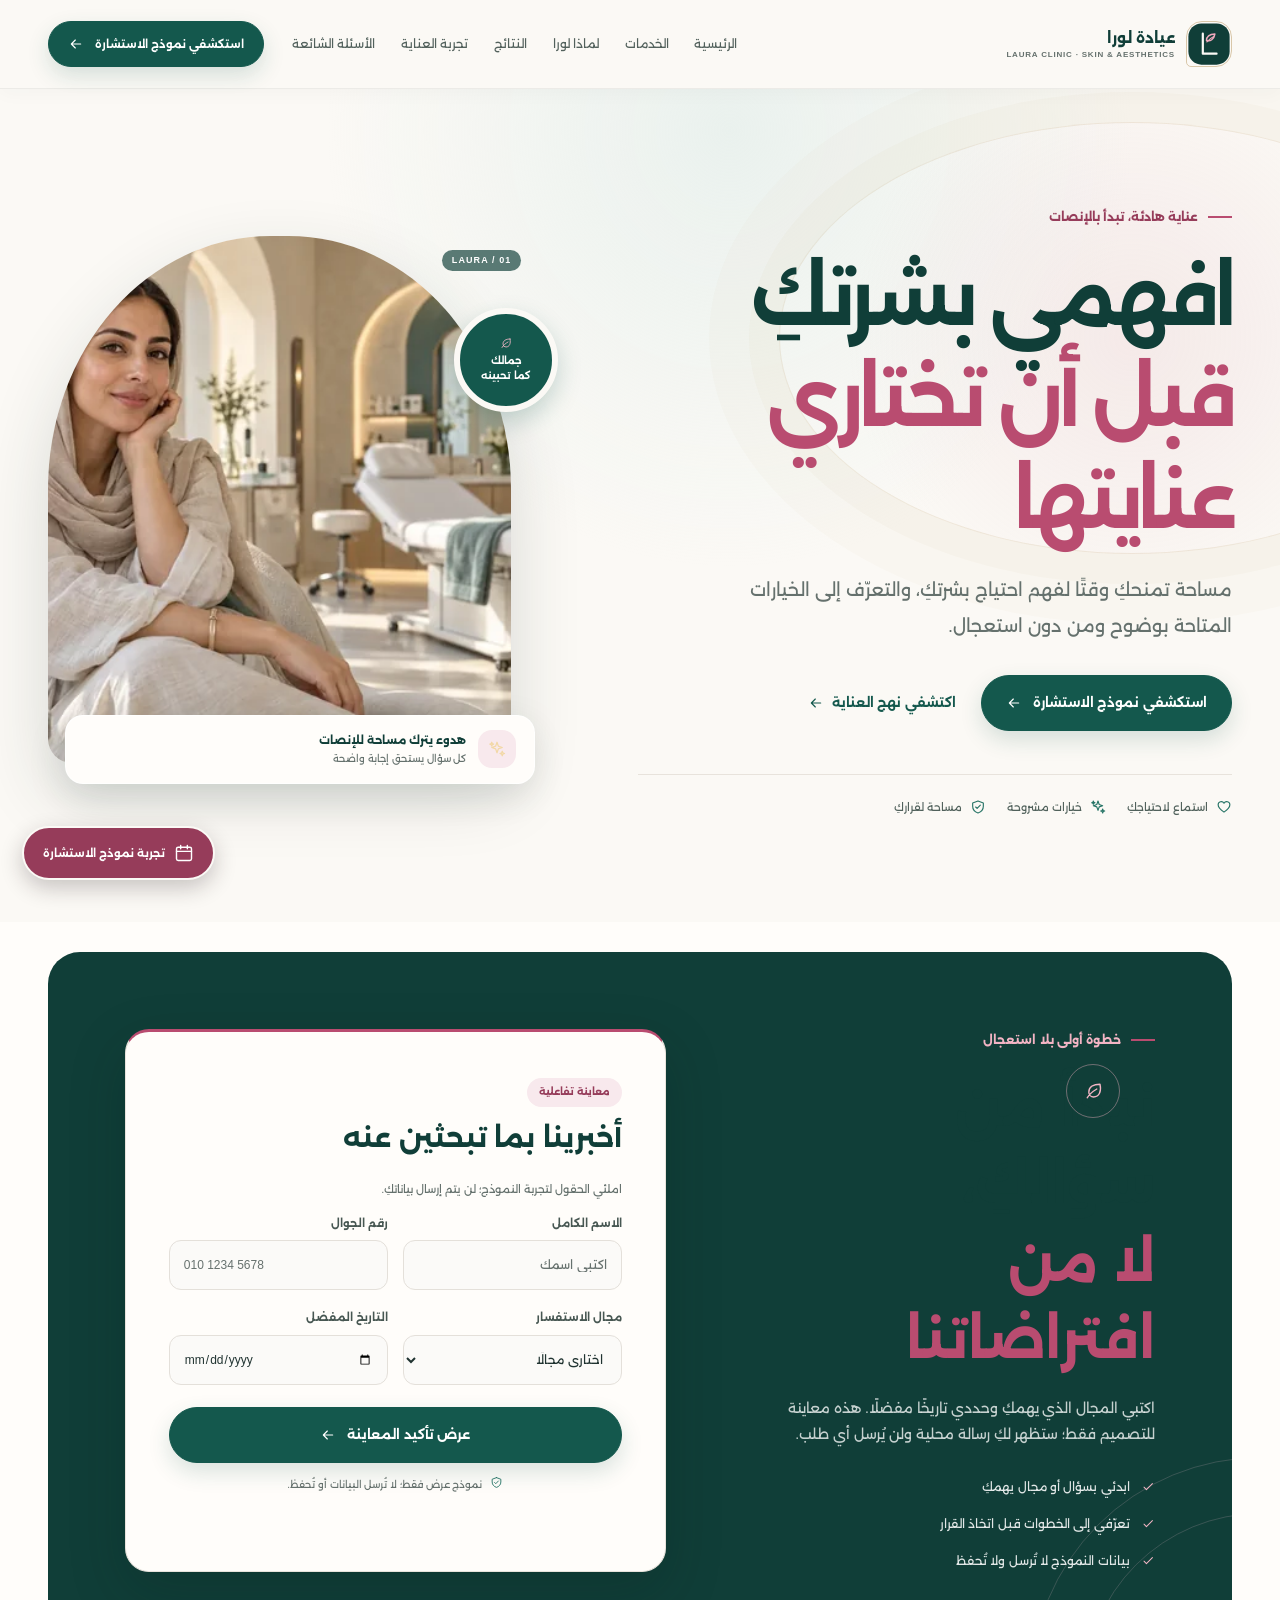
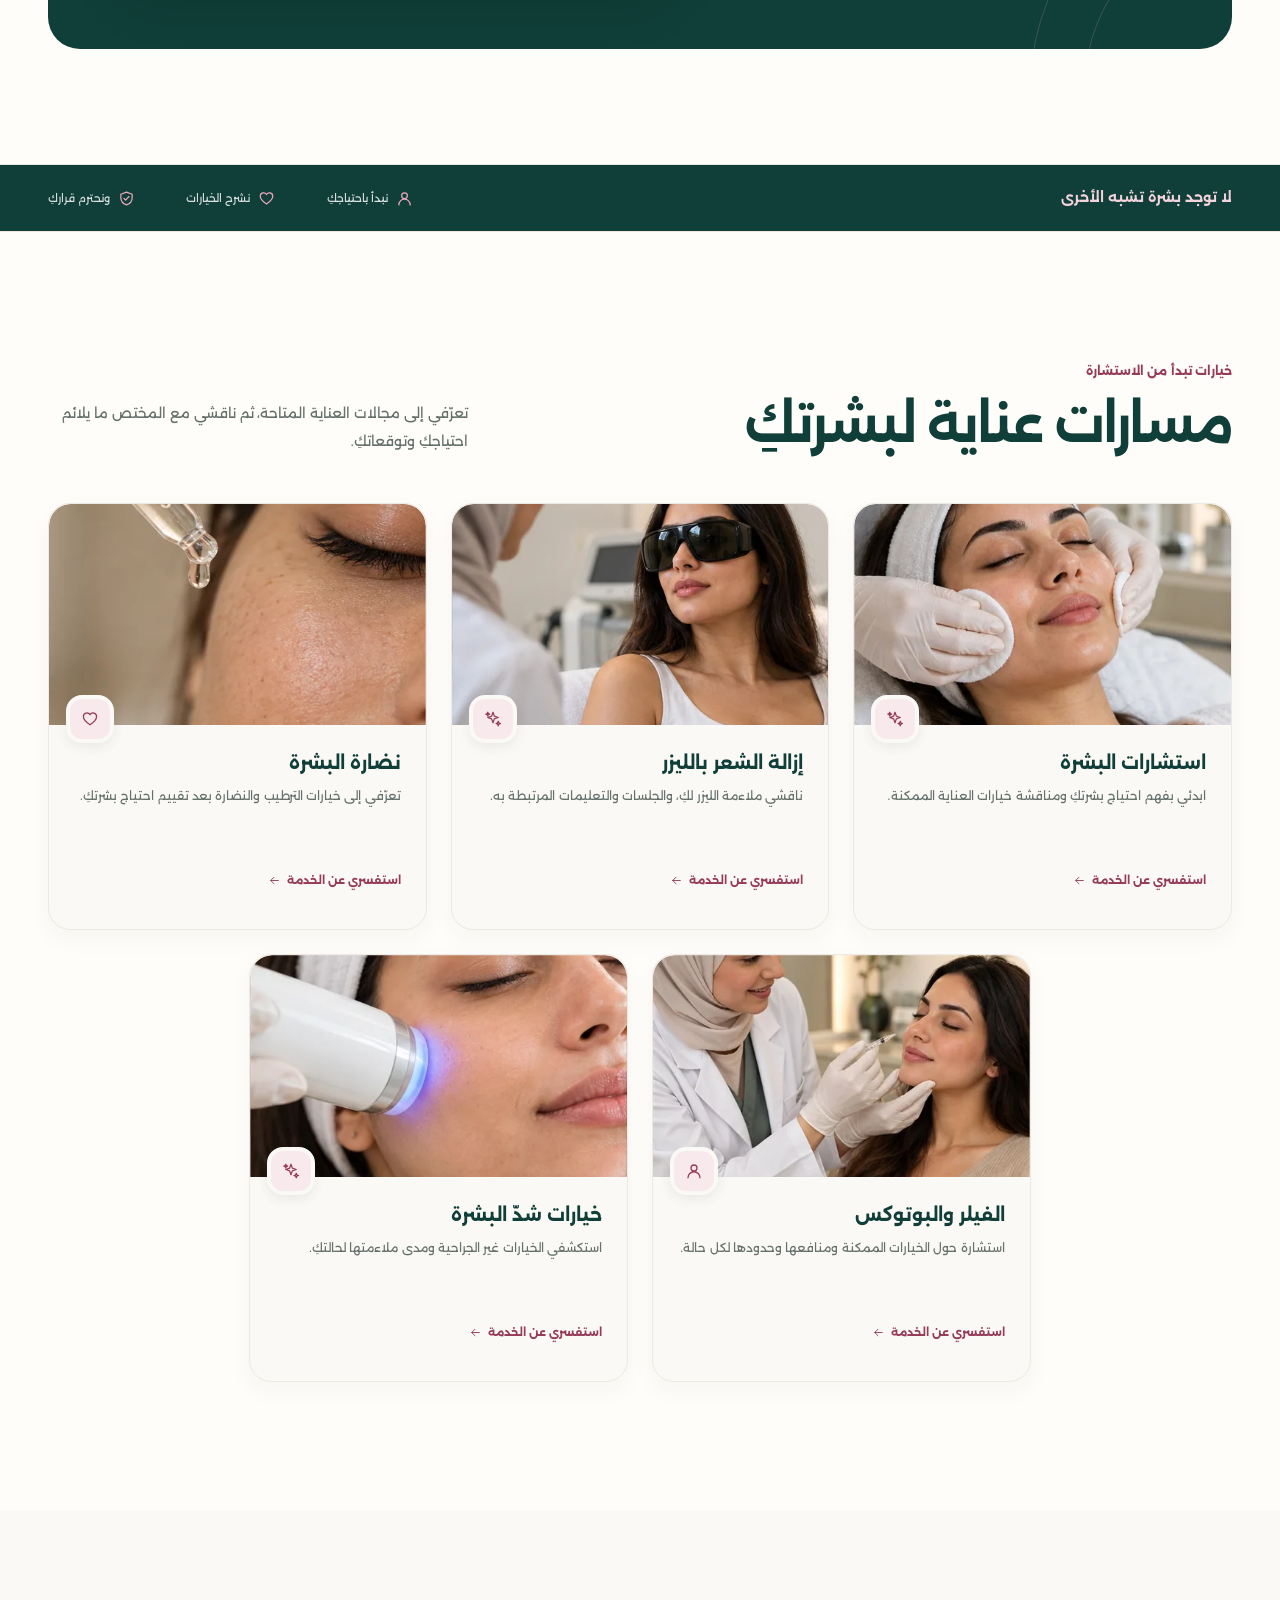
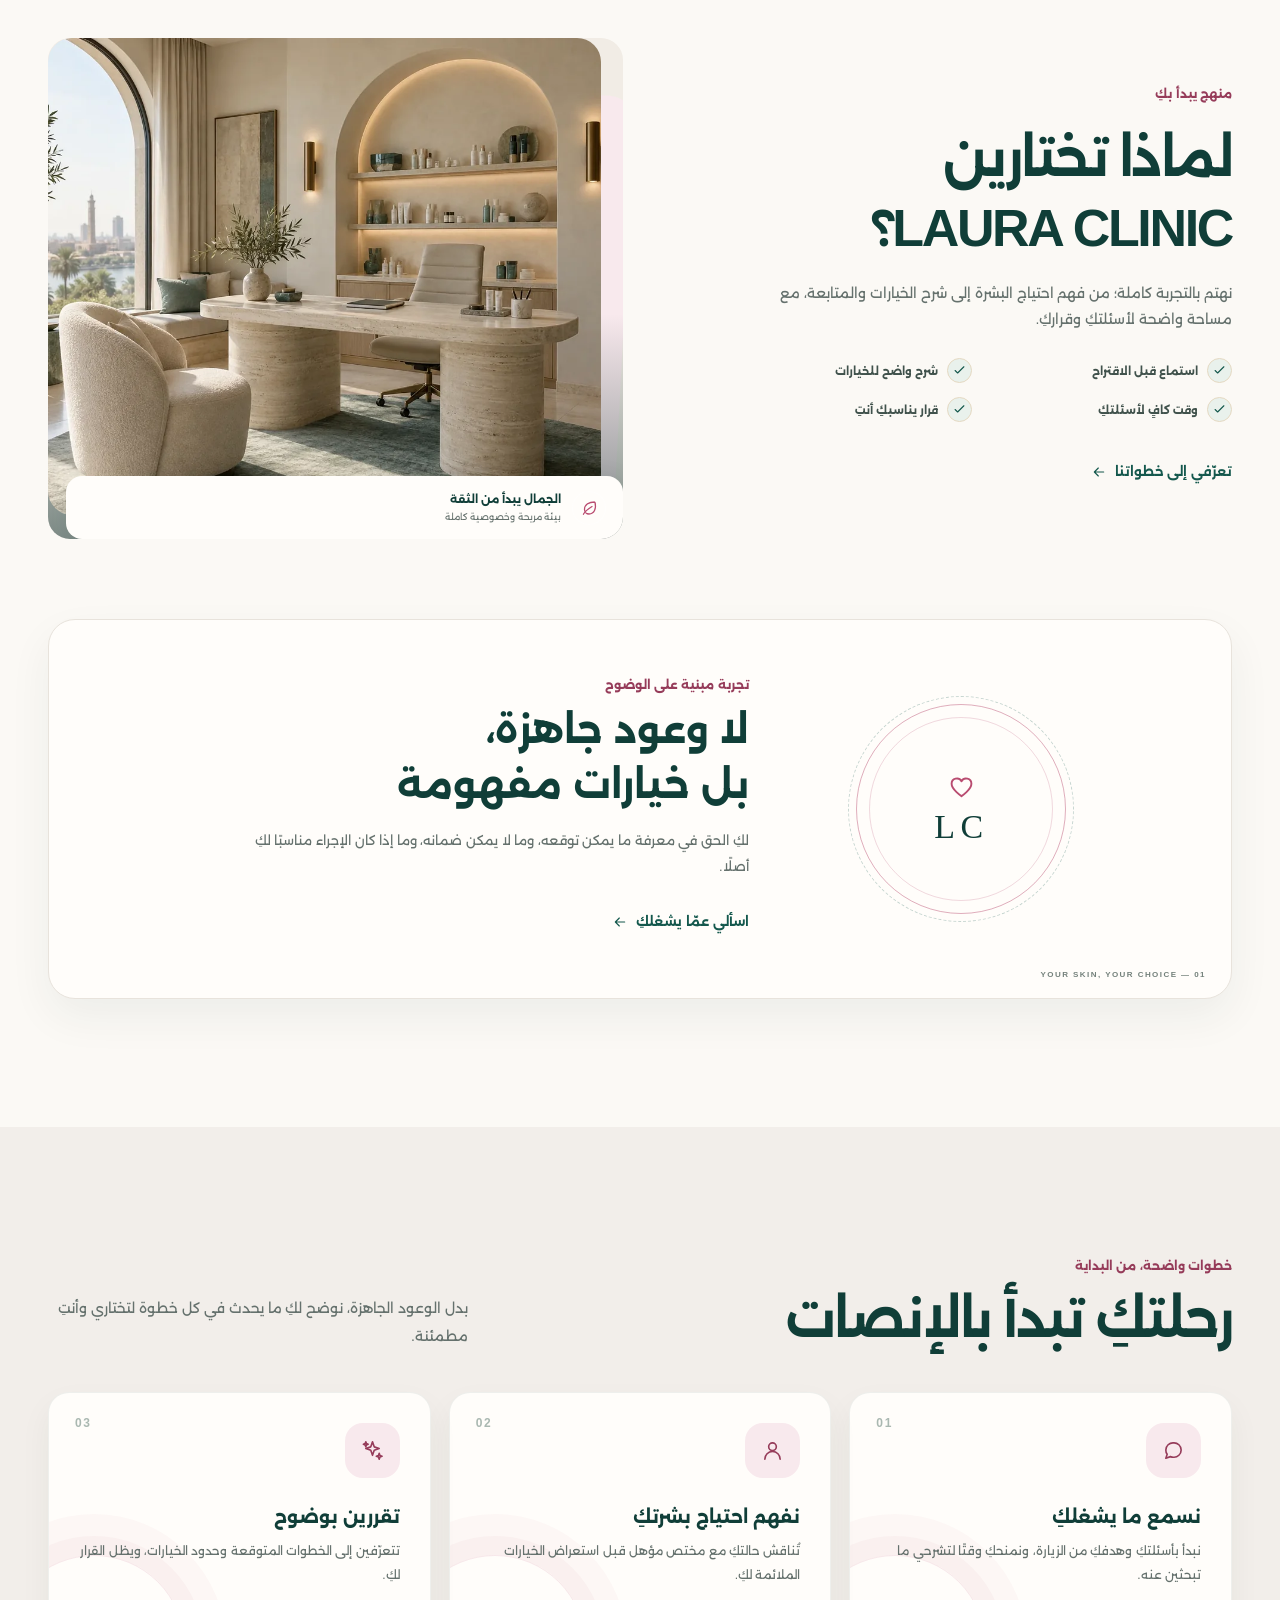
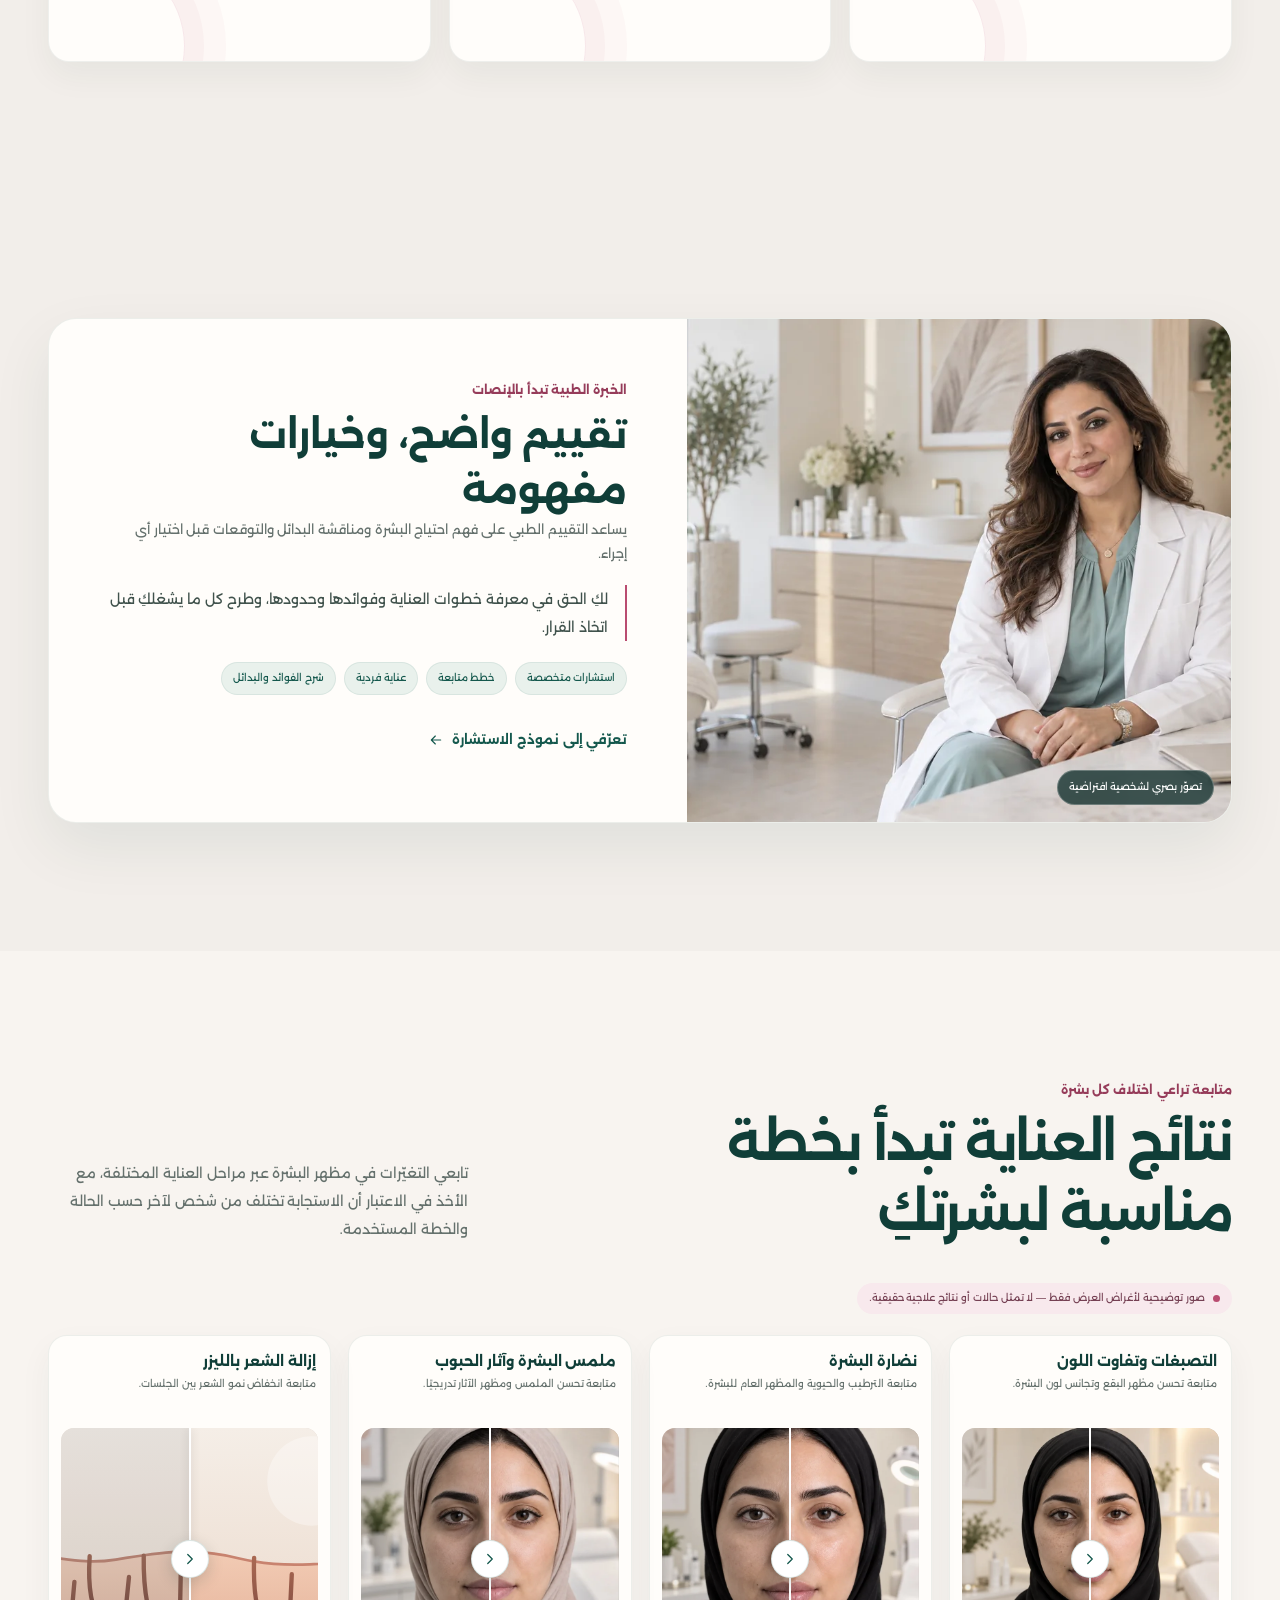
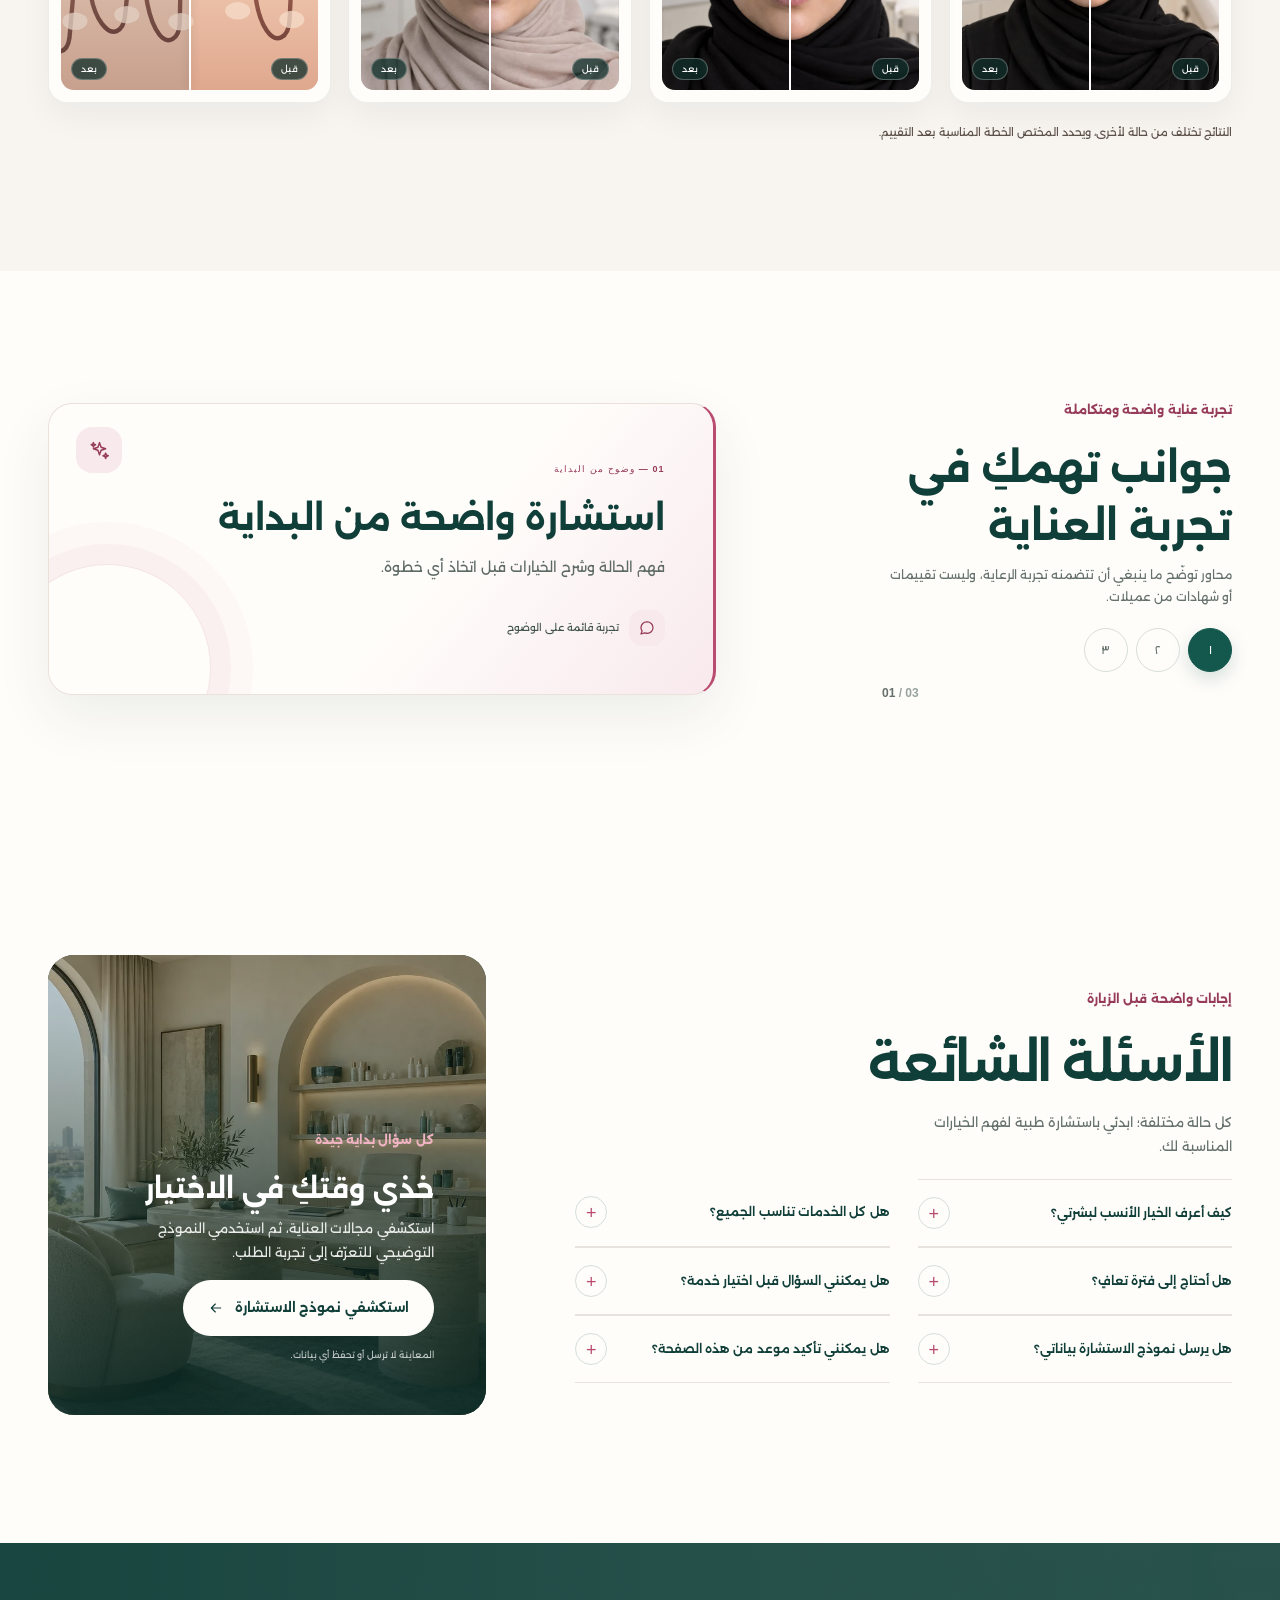
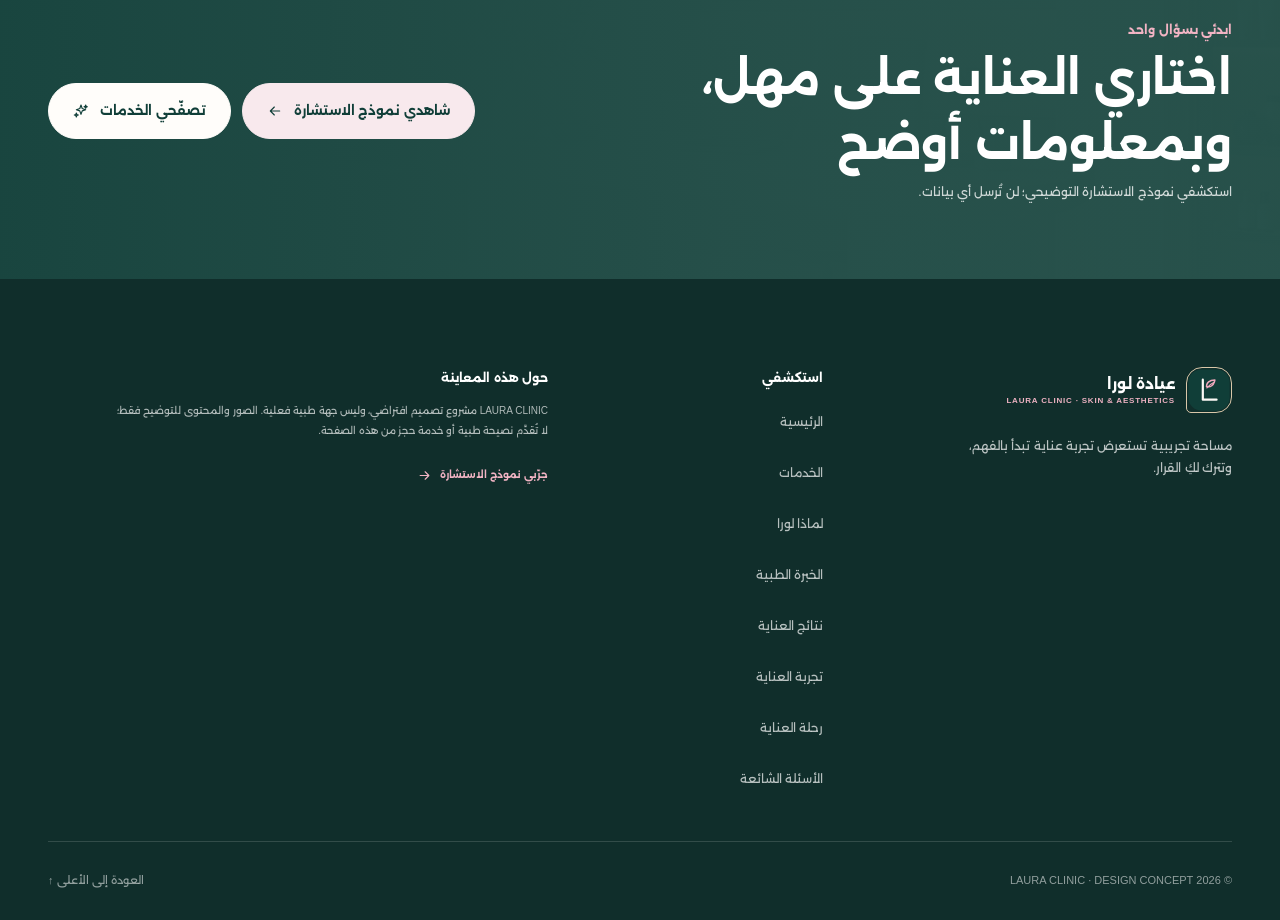
==== commit 078c22e7: "Prepare landing pages for public subdomains" ====
--- a/1/index.html
+++ b/1/index.html
@@ -3,14 +3,16 @@
 <head>
   <meta charset="utf-8">
   <meta name="viewport" content="width=device-width, initial-scale=1">
-  <meta name="theme-color" content="#fcfaf6">
-  <meta name="description" content="استكشف خدمات عيادة لورا في العناية بالبشرة، الليزر، النضارة والإجراءات التجميلية ضمن تجربة مريحة وخطط مخصصة لكل حالة.">
+  <meta name="theme-color" content="#fbf9f5">
+  <meta name="description" content="تعرّفي إلى مجالات العناية بالبشرة والليزر والتجميل في LAURA CLINIC، مشروع تصميم افتراضي يوضح تجربة تبدأ بالاستماع والاختيار الواعي.">
   <meta property="og:type" content="website">
-  <meta property="og:title" content="عيادة لورا | عناية طبية وتجميلية متكاملة">
-  <meta property="og:description" content="استكشف خدمات عيادة لورا في العناية بالبشرة، الليزر، النضارة والإجراءات التجميلية ضمن تجربة مريحة وخطط مخصصة لكل حالة.">
-  <title>عيادة لورا | عناية طبية وتجميلية متكاملة</title>
-  <link rel="icon" href="data:image/svg+xml,%3Csvg xmlns='http://www.w3.org/2000/svg' viewBox='0 0 48 48'%3E%3Cpath d='M24 40C8 29 12 10 24 7c12 3 16 22 0 33Zm0 0V16m0 13c-5-6-9-8-13-8m13 2c5-5 9-6 13-6' fill='none' stroke='%23145b5b' stroke-width='2.4' stroke-linecap='round' stroke-linejoin='round'/%3E%3C/svg%3E">
-  <link rel="preload" as="image" href="assets/laura-clinic-hero.webp" fetchpriority="high">
+  <meta property="og:site_name" content="LAURA CLINIC">
+  <meta property="og:title" content="عيادة لورا | تصميم توضيحي للعناية بالبشرة والتجميل">
+  <meta property="og:description" content="تعرّفي إلى مجالات العناية بالبشرة والليزر والتجميل في LAURA CLINIC، مشروع تصميم افتراضي يوضح تجربة تبدأ بالاستماع والاختيار الواعي.">
+  <title>عيادة لورا | تصميم توضيحي للعناية بالبشرة والتجميل</title>
+  <link rel="icon" type="image/svg+xml" href="assets/laura-clinic-mark.svg">
+  <link rel="preload" as="image" href="assets/laura-clinic-hero.webp" imagesrcset="assets/laura-clinic-hero-640.webp 640w, assets/laura-clinic-hero-960.webp 960w, assets/laura-clinic-hero.webp 1536w" imagesizes="(max-width: 620px) min(500px, calc(100vw - 36px)), (max-width: 900px) 44vw, (max-width: 1024px) 50vw, 430px" fetchpriority="high">
+  <link rel="preload" as="font" href="assets/alexandria-arabic.woff2" type="font/woff2" crossorigin>
   <link rel="stylesheet" href="styles.css">
   <script src="app.js" defer></script>
 </head>
@@ -33,137 +35,172 @@
     <symbol id="i-chevron" viewBox="0 0 24 24"><path d="m9 18 6-6-6-6"/></symbol>
   </svg>
 
-  <header class="site-header" id="top">
+  <header class="site-header" id="home" tabindex="-1">
     <div class="container header-inner">
-      <a class="brand" href="#top" aria-label="عيادة لورا، إلى أعلى الصفحة">
-        <span class="brand-mark"><svg aria-hidden="true"><use href="#i-leaf"/></svg></span>
-        <span class="brand-type"><strong>عيادة لورا</strong><small>LAURA CLINIC</small></span>
+      <a class="brand" href="#home" aria-label="Laura Clinic — العودة إلى الرئيسية">
+        <span class="brand-mark"><img src="assets/laura-clinic-mark.svg" alt="" width="52" height="52"></span>
+        <span class="brand-type"><strong>عيادة لورا</strong><small>LAURA CLINIC · SKIN &amp; AESTHETICS</small></span>
       </a>
       <nav class="desktop-nav" aria-label="التنقل الرئيسي">
-        <a href="#top">الرئيسية</a><a href="#services">خدماتنا</a><a href="#approach">عن العيادة</a><a href="#results">قبل وبعد</a><a href="#testimonials">آراء العملاء</a><a href="#faq">الأسئلة الشائعة</a>
+        <a href="#home">الرئيسية</a><a href="#services">الخدمات</a><a href="#about">لماذا لورا</a><a href="#results">النتائج</a><a href="#testimonials">تجربة العناية</a><a href="#faq">الأسئلة الشائعة</a>
       </nav>
-      <a class="button button-small header-cta" href="#booking">احجزي موعدك الآن <svg aria-hidden="true"><use href="#i-calendar"/></svg></a>
+      <a class="button button-small header-cta" href="#booking">استكشفي نموذج الاستشارة <svg aria-hidden="true"><use href="#i-arrow"/></svg></a>
       <button class="menu-toggle" type="button" aria-label="فتح قائمة التنقل" aria-expanded="false" aria-controls="mobile-nav">
         <svg class="menu-icon" aria-hidden="true"><use href="#i-menu"/></svg><svg class="close-icon" aria-hidden="true"><use href="#i-close"/></svg>
       </button>
     </div>
     <nav class="mobile-nav" id="mobile-nav" aria-label="التنقل على الهاتف" hidden>
-      <a href="#top">الرئيسية</a><a href="#services">خدماتنا</a><a href="#approach">عن العيادة</a><a href="#results">قبل وبعد</a><a href="#testimonials">آراء العملاء</a><a href="#faq">الأسئلة الشائعة</a>
-      <a class="button" href="#booking">احجزي موعدك الآن <svg aria-hidden="true"><use href="#i-calendar"/></svg></a>
+      <a href="#home">الرئيسية</a><a href="#services">الخدمات</a><a href="#about">لماذا لورا</a><a href="#doctor">الخبرة الطبية</a><a href="#results">النتائج</a><a href="#testimonials">تجربة العناية</a><a href="#experience">رحلة العناية</a><a href="#faq">الأسئلة الشائعة</a>
+      <a class="button" href="#booking">استكشفي نموذج الاستشارة <svg aria-hidden="true"><use href="#i-arrow"/></svg></a>
     </nav>
   </header>
 
-  <main id="main">
+  <main id="main" tabindex="-1">
     <section class="hero" aria-labelledby="hero-title">
       <div class="container hero-grid">
         <div class="hero-copy">
-          <p class="eyebrow"><span></span> بشرة أكثر صحة… وجمال أكثر ثقة</p>
-          <h1 id="hero-title">عناية طبية متكاملة<br><em>لجمالك الطبيعي</em></h1>
-          <p class="hero-lead">في عيادة لورا نجمع بين الخبرة الطبية، التقنيات الحديثة، والخطط العلاجية المخصصة لنمنح بشرتك عناية دقيقة ونتائج طبيعية تناسبك.</p>
+          <p class="eyebrow"><span></span> عناية هادئة، تبدأ بالإنصات</p>
+          <h1 id="hero-title">افهمي بشرتكِ<br><em>قبل أن تختاري عنايتها</em></h1>
+          <p class="hero-lead">مساحة تمنحكِ وقتًا لفهم احتياج بشرتكِ، والتعرّف إلى الخيارات المتاحة بوضوح ومن دون استعجال.</p>
           <div class="hero-actions">
-            <a class="button" href="#booking">احجزي موعدك الآن <svg aria-hidden="true"><use href="#i-calendar"/></svg></a>
-            <a class="text-link" href="#services">استكشفي خدماتنا <svg aria-hidden="true"><use href="#i-arrow"/></svg></a>
+            <a class="button" href="#booking">استكشفي نموذج الاستشارة <svg aria-hidden="true"><use href="#i-arrow"/></svg></a>
+            <a class="text-link" href="#services">اكتشفي نهج العناية <svg aria-hidden="true"><use href="#i-arrow"/></svg></a>
           </div>
-          <div class="hero-proof" aria-label="مبادئ العناية">
-            <span><svg aria-hidden="true"><use href="#i-user"/></svg> فريق طبي متخصص</span>
-            <span><svg aria-hidden="true"><use href="#i-spark"/></svg> تقنيات حديثة</span>
-            <span><svg aria-hidden="true"><use href="#i-heart"/></svg> خطط عناية مخصصة</span>
+          <div class="hero-proof" role="group" aria-label="مبادئ العناية">
+            <span><svg aria-hidden="true"><use href="#i-heart"/></svg> استماع لاحتياجكِ</span>
+            <span><svg aria-hidden="true"><use href="#i-spark"/></svg> خيارات مشروحة</span>
+            <span><svg aria-hidden="true"><use href="#i-shield"/></svg> مساحة لقراركِ</span>
           </div>
         </div>
         <figure class="hero-photo">
-          <img src="assets/laura-clinic-hero.webp" alt="زائرة في مساحة عناية هادئة بإضاءة طبيعية" width="1536" height="1024" fetchpriority="high">
-          <figcaption><span class="photo-caption-mark"><svg aria-hidden="true"><use href="#i-spark"/></svg></span><span><strong>الجمال يبدأ من الثقة</strong><small>راحة وخصوصية في كل زيارة</small></span></figcaption>
+          <img src="assets/laura-clinic-hero.webp" srcset="assets/laura-clinic-hero-640.webp 640w, assets/laura-clinic-hero-960.webp 960w, assets/laura-clinic-hero.webp 1536w" sizes="(max-width: 620px) min(500px, calc(100vw - 36px)), (max-width: 900px) 44vw, (max-width: 1024px) 50vw, 430px" alt="زائرة في مساحة عناية هادئة بإضاءة طبيعية" width="1536" height="1024" fetchpriority="high">
+          <figcaption><span class="photo-caption-mark"><svg aria-hidden="true"><use href="#i-spark"/></svg></span><span><strong>هدوء يترك مساحة للإنصات</strong><small>كل سؤال يستحق إجابة واضحة</small></span></figcaption>
           <span class="photo-index" aria-hidden="true">LAURA / 01</span>
+          <span class="hero-seal"><svg aria-hidden="true"><use href="#i-leaf"/></svg><span>جمالك<br>كما تحبينه</span></span>
         </figure>
-        <aside class="booking-card" id="booking" aria-labelledby="booking-title">
-          <span class="booking-kicker">خطوتك الأولى</span>
-          <h2 id="booking-title">احجزي استشارتك الآن</h2>
-          <p>ابدئي رحلتك نحو عناية أكثر دقة وراحة.</p>
+      </div>
+    </section>
+
+    <section class="booking-section" id="booking" tabindex="-1" aria-labelledby="booking-section-title">
+      <div class="container booking-shell">
+        <div class="booking-intro">
+          <p class="eyebrow"><span></span> خطوة أولى بلا استعجال</p>
+          <h2 id="booking-section-title">نبدأ من سؤالكِ،<br><em>لا من افتراضاتنا</em></h2>
+          <p>اكتبي المجال الذي يهمكِ وحددي تاريخًا مفضلًا. هذه معاينة للتصميم فقط؛ ستظهر لكِ رسالة محلية ولن يُرسل أي طلب.</p>
+          <ul class="booking-points">
+            <li><svg aria-hidden="true"><use href="#i-check"/></svg> ابدئي بسؤال أو مجال يهمكِ</li>
+            <li><svg aria-hidden="true"><use href="#i-check"/></svg> تعرّفي إلى الخطوات قبل اتخاذ القرار</li>
+            <li><svg aria-hidden="true"><use href="#i-check"/></svg> بيانات النموذج لا تُرسل ولا تُحفظ</li>
+          </ul>
+          <span class="booking-orbit" aria-hidden="true"><svg><use href="#i-leaf"/></svg></span>
+        </div>
+        <aside class="booking-card" aria-labelledby="booking-title">
+          <span class="booking-kicker">معاينة تفاعلية</span>
+          <h3 id="booking-title">أخبرينا بما تبحثين عنه</h3>
+          <p>املئي الحقول لتجربة النموذج؛ لن يتم إرسال بياناتكِ.</p>
           <form class="booking-form" data-demo-form novalidate>
-            <div class="field"><label for="clinic-name">الاسم الكامل</label><input id="clinic-name" name="name" autocomplete="name" required maxlength="80" placeholder="اكتبي اسمك" aria-describedby="clinic-name-error"><small class="field-error" id="clinic-name-error" data-field-error hidden></small></div>
-            <div class="field"><label for="clinic-phone">رقم الجوال</label><input id="clinic-phone" name="phone" type="tel" inputmode="tel" dir="ltr" autocomplete="tel" required pattern="(?:\+?20|0)?1[0125][0-9]{8}" title="أدخلي رقم جوال مصريًا صحيحًا" placeholder="01X XXX XXXX" aria-describedby="clinic-phone-error"><small class="field-error" id="clinic-phone-error" data-field-error hidden></small></div>
-            <div class="field"><label for="clinic-service">الخدمة المطلوبة</label><select id="clinic-service" name="service" required aria-describedby="clinic-service-error"><option value="" selected disabled>اختاري الخدمة</option><option>العناية الطبية بالبشرة</option><option>إزالة الشعر بالليزر</option><option>نضارة البشرة</option><option>الفيلر والبوتوكس</option><option>شد البشرة</option><option>استشارة جلدية</option></select><small class="field-error" id="clinic-service-error" data-field-error hidden></small></div>
+            <div class="field"><label for="clinic-name">الاسم الكامل</label><input id="clinic-name" name="name" autocomplete="name" required pattern=".*\S.*" title="يرجى إدخال اسم يحتوي على حرف واحد على الأقل" maxlength="80" placeholder="اكتبي اسمك" aria-describedby="clinic-name-error"><small class="field-error" id="clinic-name-error" data-field-error hidden></small></div>
+            <div class="field"><label for="clinic-phone">رقم الجوال</label><input id="clinic-phone" name="phone" type="tel" inputmode="tel" dir="ltr" autocomplete="tel" required pattern="(?:\+?20\s?)?0?1[0125](?:\s?[0-9]{4}){2}" title="أدخلي رقم جوال مصريًا صحيحًا" placeholder="010 1234 5678" aria-describedby="clinic-phone-error"><small class="field-error" id="clinic-phone-error" data-field-error hidden></small></div>
+            <div class="field"><label for="clinic-service">مجال الاستفسار</label><select id="clinic-service" name="service" required aria-describedby="clinic-service-error"><option value="" selected disabled>اختاري مجالًا</option><option>استشارات البشرة</option><option>إزالة الشعر بالليزر</option><option>نضارة البشرة</option><option>الفيلر والبوتوكس</option><option>خيارات شدّ البشرة</option><option>استفسار عام</option></select><small class="field-error" id="clinic-service-error" data-field-error hidden></small></div>
             <div class="field"><label for="clinic-date">التاريخ المفضل</label><input id="clinic-date" name="date" type="date" required aria-describedby="clinic-date-error"><small class="field-error" id="clinic-date-error" data-field-error hidden></small></div>
-            <button class="button form-submit" type="submit">حجز موعد الآن <svg aria-hidden="true"><use href="#i-arrow"/></svg></button>
-            <p class="form-note"><svg aria-hidden="true"><use href="#i-shield"/></svg> نموذج معاينة؛ لا تُرسل البيانات أو تُحفظ.</p>
+            <button class="button form-submit" type="submit" disabled>عرض تأكيد المعاينة <svg aria-hidden="true"><use href="#i-arrow"/></svg></button>
+            <p class="form-note"><svg aria-hidden="true"><use href="#i-shield"/></svg> نموذج عرض فقط؛ لا تُرسل البيانات أو تُحفظ.</p>
             <p class="form-status" data-form-status role="status" aria-live="polite" hidden></p>
           </form>
         </aside>
       </div>
-      <div class="container hero-footnote"><span>ابدئي باستشارة تناسب احتياجك</span><span>القاهرة، مصر <b aria-hidden="true">·</b> مفهوم عيادة افتراضي</span></div>
-    </section>
-
-    <section class="trust-strip" aria-label="مبادئ عيادة لورا">
-      <div class="container trust-inner"><p>لأن كل بشرة لها حكاية مختلفة</p><div><span><svg aria-hidden="true"><use href="#i-user"/></svg> تقييم شخصي</span><span><svg aria-hidden="true"><use href="#i-heart"/></svg> عناية لطيفة</span><span><svg aria-hidden="true"><use href="#i-shield"/></svg> خصوصية كاملة</span></div></div>
-    </section>
-
-    <section class="section section-services" id="services" aria-labelledby="services-title">
+    </section>
+
+    <section class="trust-strip" aria-label="مبادئ LAURA CLINIC">
+      <div class="container trust-inner"><p>لا توجد بشرة تشبه الأخرى</p><div><span><svg aria-hidden="true"><use href="#i-user"/></svg> نبدأ باحتياجكِ</span><span><svg aria-hidden="true"><use href="#i-heart"/></svg> نشرح الخيارات</span><span><svg aria-hidden="true"><use href="#i-shield"/></svg> ونحترم قراركِ</span></div></div>
+    </section>
+
+    <section class="section section-services" id="services" tabindex="-1" aria-labelledby="services-title">
       <div class="container">
-        <div class="section-heading"><div><p class="eyebrow">عناية تناسب احتياجك</p><h2 id="services-title">خدماتنا التجميلية والطبية</h2></div><p>مجموعة من الخدمات المصممة لتلبية احتياجات البشرة المختلفة ضمن تجربة عناية متكاملة.</p></div>
+        <div class="section-heading"><div><p class="eyebrow">خيارات تبدأ من الاستشارة</p><h2 id="services-title">مسارات عناية لبشرتكِ</h2></div><p>تعرّفي إلى مجالات العناية المتاحة، ثم ناقشي مع المختص ما يلائم احتياجكِ وتوقعاتكِ.</p></div>
         <div class="service-grid">
-          <article class="service-card"><div class="service-media"><img src="assets/service-skin.webp" alt="جلسة عناية لطيفة بالبشرة في غرفة علاج هادئة" width="512" height="512" loading="lazy"><span class="service-icon"><svg aria-hidden="true"><use href="#i-spark"/></svg></span></div><div class="service-body"><h3>العناية الطبية بالبشرة</h3><p>تنظيف، تقييم، وعناية مخصصة وفق احتياجات بشرتك.</p><a href="#booking">اعرفي المزيد <svg aria-hidden="true"><use href="#i-arrow"/></svg></a></div></article>
-          <article class="service-card"><div class="service-media"><img src="assets/service-laser.webp" alt="استشارة حول إزالة الشعر بالليزر مع نظارات واقية" width="512" height="512" loading="lazy"><span class="service-icon"><svg aria-hidden="true"><use href="#i-spark"/></svg></span></div><div class="service-body"><h3>إزالة الشعر بالليزر</h3><p>استشارة حول الخيارات المناسبة وخطة الجلسات المتوقعة.</p><a href="#booking">اعرفي المزيد <svg aria-hidden="true"><use href="#i-arrow"/></svg></a></div></article>
-          <article class="service-card"><div class="service-media"><img src="assets/service-glow.webp" alt="قطرة سيروم بجانب بشرة طبيعية" width="512" height="512" loading="lazy"><span class="service-icon"><svg aria-hidden="true"><use href="#i-heart"/></svg></span></div><div class="service-body"><h3>علاجات نضارة البشرة</h3><p>خطوات عناية تهتم بالترطيب والحيوية وفق تقييم الحالة.</p><a href="#booking">اعرفي المزيد <svg aria-hidden="true"><use href="#i-arrow"/></svg></a></div></article>
-          <article class="service-card"><div class="service-media"><img src="assets/service-consultation.webp" alt="طبيبة تناقش خيارات العناية مع إحدى الزائرات" width="512" height="512" loading="lazy"><span class="service-icon"><svg aria-hidden="true"><use href="#i-user"/></svg></span></div><div class="service-body"><h3>الفيلر والبوتوكس</h3><p>استشارات وإجراءات تجميلية تهدف إلى نتائج طبيعية ومتوازنة.</p><a href="#booking">اعرفي المزيد <svg aria-hidden="true"><use href="#i-arrow"/></svg></a></div></article>
-          <article class="service-card"><div class="service-media"><img src="assets/service-tightening.webp" alt="جهاز عناية غير جراحي يُستخدم في جلسة تجميلية" width="512" height="512" loading="lazy"><span class="service-icon"><svg aria-hidden="true"><use href="#i-spark"/></svg></span></div><div class="service-body"><h3>شدّ البشرة</h3><p>التعرّف على الحلول غير الجراحية وما يناسب احتياجك.</p><a href="#booking">اعرفي المزيد <svg aria-hidden="true"><use href="#i-arrow"/></svg></a></div></article>
-          <article class="service-card"><div class="service-media"><img src="assets/service-dermatology.webp" alt="طبيب جلدية يفحص البشرة بأداة مخصصة" width="512" height="512" loading="lazy"><span class="service-icon"><svg aria-hidden="true"><use href="#i-shield"/></svg></span></div><div class="service-body"><h3>الاستشارات الجلدية</h3><p>تقييم متخصص لمشكلات البشرة وخطة عناية مناسبة.</p><a href="#booking">اعرفي المزيد <svg aria-hidden="true"><use href="#i-arrow"/></svg></a></div></article>
-        </div>
-      </div>
-    </section>
-
-    <section class="approach section" id="approach" aria-labelledby="approach-title">
-      <div class="container approach-grid">
-        <figure class="approach-photo"><img src="assets/clinic-interior.webp" alt="غرفة استشارة هادئة في عيادة بتصميم دافئ" width="1536" height="1024" loading="lazy"><figcaption><svg aria-hidden="true"><use href="#i-leaf"/></svg><span><strong>الجمال يبدأ من الثقة</strong><small>بيئة مريحة وخصوصية كاملة</small></span></figcaption></figure>
-        <div class="approach-copy"><p class="eyebrow">العناية بالتفاصيل تصنع الفرق</p><h2 id="approach-title">لماذا تختارين<br>عيادة لورا؟</h2><p>نهتم بالتجربة كاملة؛ من لحظة الاستشارة الأولى وحتى المتابعة، مع التركيز على الخصوصية والراحة والوضوح في كل خطوة.</p>
-          <ul class="benefit-list"><li><span><svg aria-hidden="true"><use href="#i-check"/></svg></span><strong>خطط عناية مخصصة</strong></li><li><span><svg aria-hidden="true"><use href="#i-check"/></svg></span><strong>فريق طبي ذو خبرة</strong></li><li><span><svg aria-hidden="true"><use href="#i-check"/></svg></span><strong>أجهزة وتقنيات حديثة</strong></li><li><span><svg aria-hidden="true"><use href="#i-check"/></svg></span><strong>بيئة مريحة وخصوصية كاملة</strong></li></ul>
-          <a class="text-link" href="#booking">ابدئي باستشارة <svg aria-hidden="true"><use href="#i-arrow"/></svg></a>
-        </div>
-      </div>
-    </section>
-
-    <section class="doctor-section section" aria-labelledby="doctor-title">
-      <div class="container doctor-card"><div class="doctor-photo-wrap"><img src="assets/laura-doctor.webp" alt="تصوّر بصري لطبيبة جلدية في عيادة هادئة" width="1536" height="1024" loading="lazy"><span>تصوّر بصري لشخصية افتراضية</span></div><div class="doctor-copy"><p class="eyebrow">رعاية تبدأ بالاستماع</p><h2 id="doctor-title">د. لورا الأحمدي</h2><p class="doctor-role">استشارية الجلدية والتجميل <span>·</span> شخصية افتراضية</p><blockquote>«نبدأ دائمًا بفهم احتياج البشرة أولًا، ثم نناقش الخيارات والخطة الأنسب لكل حالة.»</blockquote><ul class="doctor-credentials"><li>استشارات متخصصة</li><li>خطط متابعة</li><li>عناية فردية</li><li>معايير سلامة وخصوصية</li></ul><a class="text-link" href="#booking">احجزي استشارة <svg aria-hidden="true"><use href="#i-arrow"/></svg></a></div></div>
-    </section>
-
-    <section class="section results" id="results" aria-labelledby="results-title">
+          <article class="service-card"><div class="service-media"><img src="assets/service-skin.webp" alt="جلسة عناية بالبشرة في غرفة علاج هادئة" width="512" height="512" loading="lazy"><span class="service-icon"><svg aria-hidden="true"><use href="#i-spark"/></svg></span></div><div class="service-body"><h3>استشارات البشرة</h3><p>ابدئي بفهم احتياج بشرتكِ ومناقشة خيارات العناية الممكنة.</p><a href="#booking">استفسري عن الخدمة <svg aria-hidden="true"><use href="#i-arrow"/></svg></a></div></article>
+          <article class="service-card"><div class="service-media"><img src="assets/service-laser.webp" alt="استشارة حول إزالة الشعر بالليزر مع نظارات واقية" width="512" height="512" loading="lazy"><span class="service-icon"><svg aria-hidden="true"><use href="#i-spark"/></svg></span></div><div class="service-body"><h3>إزالة الشعر بالليزر</h3><p>ناقشي ملاءمة الليزر لكِ، والجلسات والتعليمات المرتبطة به.</p><a href="#booking">استفسري عن الخدمة <svg aria-hidden="true"><use href="#i-arrow"/></svg></a></div></article>
+          <article class="service-card"><div class="service-media"><img src="assets/service-glow.webp" alt="قطرة سيروم بجانب بشرة طبيعية" width="512" height="512" loading="lazy"><span class="service-icon"><svg aria-hidden="true"><use href="#i-heart"/></svg></span></div><div class="service-body"><h3>نضارة البشرة</h3><p>تعرّفي إلى خيارات الترطيب والنضارة بعد تقييم احتياج بشرتكِ.</p><a href="#booking">استفسري عن الخدمة <svg aria-hidden="true"><use href="#i-arrow"/></svg></a></div></article>
+          <article class="service-card"><div class="service-media"><img src="assets/service-injectables.webp" alt="استشارة تجميلية حول إجراءات الفيلر والبوتوكس" width="512" height="512" loading="lazy"><span class="service-icon"><svg aria-hidden="true"><use href="#i-user"/></svg></span></div><div class="service-body"><h3>الفيلر والبوتوكس</h3><p>استشارة حول الخيارات الممكنة ومنافعها وحدودها لكل حالة.</p><a href="#booking">استفسري عن الخدمة <svg aria-hidden="true"><use href="#i-arrow"/></svg></a></div></article>
+          <article class="service-card"><div class="service-media"><img src="assets/service-tightening.webp" alt="جهاز عناية غير جراحي يُستخدم في جلسة تجميلية" width="512" height="512" loading="lazy"><span class="service-icon"><svg aria-hidden="true"><use href="#i-spark"/></svg></span></div><div class="service-body"><h3>خيارات شدّ البشرة</h3><p>استكشفي الخيارات غير الجراحية ومدى ملاءمتها لحالتكِ.</p><a href="#booking">استفسري عن الخدمة <svg aria-hidden="true"><use href="#i-arrow"/></svg></a></div></article>
+        </div>
+      </div>
+    </section>
+
+    <section class="approach section" id="about" tabindex="-1" aria-labelledby="approach-title">
+      <div class="container approach-showcase">
+        <figure class="approach-photo"><img src="assets/clinic-interior-1200.webp" alt="غرفة استشارة هادئة في عيادة بتصميم دافئ" width="1200" height="800" loading="lazy"><figcaption><svg aria-hidden="true"><use href="#i-leaf"/></svg><span><strong>الجمال يبدأ من الثقة</strong><small>بيئة مريحة وخصوصية كاملة</small></span></figcaption></figure>
+        <div class="approach-copy"><p class="eyebrow">منهج يبدأ بكِ</p><h2 id="approach-title">لماذا تختارين<br>LAURA CLINIC؟</h2><p>نهتم بالتجربة كاملة؛ من فهم احتياج البشرة إلى شرح الخيارات والمتابعة، مع مساحة واضحة لأسئلتكِ وقراركِ.</p>
+          <ul class="benefit-list"><li><span><svg aria-hidden="true"><use href="#i-check"/></svg></span><strong>استماع قبل الاقتراح</strong></li><li><span><svg aria-hidden="true"><use href="#i-check"/></svg></span><strong>شرح واضح للخيارات</strong></li><li><span><svg aria-hidden="true"><use href="#i-check"/></svg></span><strong>وقت كافٍ لأسئلتكِ</strong></li><li><span><svg aria-hidden="true"><use href="#i-check"/></svg></span><strong>قرار يناسبكِ أنتِ</strong></li></ul>
+          <a class="text-link" href="#experience">تعرّفي إلى خطواتنا <svg aria-hidden="true"><use href="#i-arrow"/></svg></a>
+        </div>
+        <article class="doctor-card approach-promise" aria-labelledby="promise-title"><div class="promise-mark" aria-hidden="true"><svg><use href="#i-heart"/></svg><span>LC</span></div><div class="doctor-copy"><p class="eyebrow">تجربة مبنية على الوضوح</p><h2 id="promise-title">لا وعود جاهزة،<br>بل خيارات مفهومة</h2><p class="promise-copy">لكِ الحق في معرفة ما يمكن توقعه، وما لا يمكن ضمانه، وما إذا كان الإجراء مناسبًا لكِ أصلًا.</p><a class="text-link" href="#booking">اسألي عمّا يشغلكِ <svg aria-hidden="true"><use href="#i-arrow"/></svg></a></div><span class="promise-index" aria-hidden="true">01 — YOUR SKIN, YOUR CHOICE</span></article>
+      </div>
+    </section>
+
+    <section class="section experience-section" id="experience" tabindex="-1" aria-labelledby="experience-title">
       <div class="container">
-        <div class="section-heading results-heading"><div><p class="eyebrow">تجربة بصرية توضيحية</p><h2 id="results-title">قبل وبعد العناية</h2></div><p>حرّكي المؤشر للمقارنة. هذه صور مُنشأة لأغراض العرض فقط، وليست حالات أو نتائج طبية حقيقية.</p></div>
+        <div class="section-heading"><div><p class="eyebrow">خطوات واضحة، من البداية</p><h2 id="experience-title">رحلتكِ تبدأ بالإنصات</h2></div><p>بدل الوعود الجاهزة، نوضح لكِ ما يحدث في كل خطوة لتختاري وأنتِ مطمئنة.</p></div>
+        <div class="experience-grid">
+          <article class="experience-step"><span class="step-number">01</span><span class="step-icon"><svg aria-hidden="true"><use href="#i-chat"/></svg></span><h3>نسمع ما يشغلكِ</h3><p>نبدأ بأسئلتكِ وهدفكِ من الزيارة، ونمنحكِ وقتًا لتشرحي ما تبحثين عنه.</p></article>
+          <article class="experience-step"><span class="step-number">02</span><span class="step-icon"><svg aria-hidden="true"><use href="#i-user"/></svg></span><h3>نفهم احتياج بشرتكِ</h3><p>تُناقش حالتكِ مع مختص مؤهل قبل استعراض الخيارات الملائمة لكِ.</p></article>
+          <article class="experience-step"><span class="step-number">03</span><span class="step-icon"><svg aria-hidden="true"><use href="#i-spark"/></svg></span><h3>تقررين بوضوح</h3><p>تتعرّفين إلى الخطوات المتوقعة وحدود الخيارات، ويظل القرار لكِ.</p></article>
+        </div>
+      </div>
+    </section>
+
+    <section class="doctor-section section" id="doctor" tabindex="-1" aria-labelledby="doctor-title">
+      <div class="container doctor-card">
+        <figure class="doctor-photo-wrap"><img src="assets/laura-doctor.webp" alt="تصوّر بصري لطبيبة جلدية في عيادة هادئة" width="1100" height="733" loading="lazy"><figcaption>تصوّر بصري لشخصية افتراضية</figcaption></figure>
+        <div class="doctor-copy"><p class="eyebrow">الخبرة الطبية تبدأ بالإنصات</p><h2 id="doctor-title">تقييم واضح، وخيارات مفهومة</h2><p class="doctor-description">يساعد التقييم الطبي على فهم احتياج البشرة ومناقشة البدائل والتوقعات قبل اختيار أي إجراء.</p><p class="doctor-principle">لكِ الحق في معرفة خطوات العناية وفوائدها وحدودها، وطرح كل ما يشغلكِ قبل اتخاذ القرار.</p><ul class="doctor-credentials"><li>استشارات متخصصة</li><li>خطط متابعة</li><li>عناية فردية</li><li>شرح الفوائد والبدائل</li></ul><a class="text-link" href="#booking">تعرّفي إلى نموذج الاستشارة <svg aria-hidden="true"><use href="#i-arrow"/></svg></a></div>
+      </div>
+    </section>
+
+    <section class="section results" id="results" tabindex="-1" aria-labelledby="results-title">
+      <div class="container">
+        <div class="section-heading results-heading"><div><p class="eyebrow">متابعة تراعي اختلاف كل بشرة</p><h2 id="results-title">نتائج العناية تبدأ بخطة مناسبة لبشرتكِ</h2></div><p>تابعي التغيّرات في مظهر البشرة عبر مراحل العناية المختلفة، مع الأخذ في الاعتبار أن الاستجابة تختلف من شخص لآخر حسب الحالة والخطة المستخدمة.</p></div>
+        <p class="results-disclosure">صور توضيحية لأغراض العرض فقط — لا تمثل حالات أو نتائج علاجية حقيقية.</p>
         <div class="comparison-grid">
-          <article class="comparison-card"><h3>مظهر التصبغات</h3><div class="comparison" style="--split: 50%"><img class="comparison-before" src="assets/result-pigmentation-comparison.webp" alt="تصوّر غير حقيقي لمظهر البشرة قبل العناية وبعدها" width="715" height="733" loading="lazy"><img class="comparison-after" src="assets/result-pigmentation-comparison.webp" alt="" width="715" height="733" loading="lazy"><span class="compare-label compare-before-label">قبل</span><span class="compare-label compare-after-label">بعد</span><span class="compare-handle" aria-hidden="true"><svg><use href="#i-chevron"/></svg></span><label class="visually-hidden" for="compare-pigmentation">حرّكي المؤشر لمقارنة الصورة التوضيحية</label><input class="compare-range" id="compare-pigmentation" type="range" min="0" max="100" value="50" aria-label="مقارنة توضيحية لمظهر التصبغات قبل وبعد"></div><p>تصوّر توضيحي — لا يمثل نتيجة علاجية</p></article>
-          <article class="comparison-card"><h3>نضارة البشرة</h3><div class="comparison" style="--split: 50%"><img class="comparison-before" src="assets/result-texture-comparison.webp" alt="تصوّر غير حقيقي لنضارة البشرة قبل العناية وبعدها" width="715" height="733" loading="lazy"><img class="comparison-after" src="assets/result-texture-comparison.webp" alt="" width="715" height="733" loading="lazy"><span class="compare-label compare-before-label">قبل</span><span class="compare-label compare-after-label">بعد</span><span class="compare-handle" aria-hidden="true"><svg><use href="#i-chevron"/></svg></span><label class="visually-hidden" for="compare-texture">حرّكي المؤشر لمقارنة الصورة التوضيحية</label><input class="compare-range" id="compare-texture" type="range" min="0" max="100" value="50" aria-label="مقارنة توضيحية لنضارة البشرة قبل وبعد"></div><p>تصوّر توضيحي — لا يمثل نتيجة علاجية</p></article>
-          <article class="comparison-card"><h3>ملمس البشرة</h3><div class="comparison" style="--split: 50%"><img class="comparison-before" src="assets/result-hydration-comparison.webp" alt="تصوّر غير حقيقي لملمس البشرة قبل العناية وبعدها" width="715" height="733" loading="lazy"><img class="comparison-after" src="assets/result-hydration-comparison.webp" alt="" width="715" height="733" loading="lazy"><span class="compare-label compare-before-label">قبل</span><span class="compare-label compare-after-label">بعد</span><span class="compare-handle" aria-hidden="true"><svg><use href="#i-chevron"/></svg></span><label class="visually-hidden" for="compare-hydration">حرّكي المؤشر لمقارنة الصورة التوضيحية</label><input class="compare-range" id="compare-hydration" type="range" min="0" max="100" value="50" aria-label="مقارنة توضيحية لملمس البشرة قبل وبعد"></div><p>تصوّر توضيحي — لا يمثل نتيجة علاجية</p></article>
-        </div>
-      </div>
-    </section>
-
-    <section class="section testimonials" id="testimonials" aria-labelledby="testimonials-title">
-      <div class="container testimonials-grid"><div class="testimonials-intro"><p class="eyebrow">تجربة مريحة تبدأ من أول تواصل</p><h2 id="testimonials-title">آراء عميلاتنا</h2><p>أمثلة نصية لعرض التصميم؛ ليست تقييمات أو شهادات حقيقية.</p><div class="testimonial-controls" aria-label="اختاري نصًا توضيحيًا"><button type="button" data-review-target="0" aria-label="عرض المثال الأول" aria-current="true">١</button><button type="button" data-review-target="1" aria-label="عرض المثال الثاني">٢</button><button type="button" data-review-target="2" aria-label="عرض المثال الثالث">٣</button></div></div><div class="testimonial-slider" aria-live="polite" aria-atomic="true">
-          <figure class="quote-card" data-review><span class="quote-mark" aria-hidden="true">“</span><blockquote>«من أول الاستشارة حسّيت إن كل خطوة واضحة، والمكان هادي جدًا والتعامل محترم.»</blockquote><figcaption><span class="avatar" aria-hidden="true">س</span><span><strong>سارة محمد</strong><small>مثال توضيحي — ليس تقييمًا حقيقيًا</small></span><span class="review-stars" aria-hidden="true">★★★★★</span></figcaption></figure>
-          <figure class="quote-card" data-review hidden><span class="quote-mark" aria-hidden="true">“</span><blockquote>«أكثر شيء عجبني إن الخطة كانت مناسبة لاحتياجي فعلًا، مش مجرد خدمة جاهزة لكل الناس.»</blockquote><figcaption><span class="avatar" aria-hidden="true">م</span><span><strong>مريم خالد</strong><small>مثال توضيحي — ليس تقييمًا حقيقيًا</small></span><span class="review-stars" aria-hidden="true">★★★★★</span></figcaption></figure>
-          <figure class="quote-card" data-review hidden><span class="quote-mark" aria-hidden="true">“</span><blockquote>«التنظيم ممتاز والمتابعة بعد الجلسة كانت نقطة فارقة بالنسبة لي.»</blockquote><figcaption><span class="avatar" aria-hidden="true">ن</span><span><strong>نور أحمد</strong><small>مثال توضيحي — ليس تقييمًا حقيقيًا</small></span><span class="review-stars" aria-hidden="true">★★★★★</span></figcaption></figure>
+          <article class="comparison-card"><h3>التصبغات وتفاوت اللون</h3><p class="comparison-description">متابعة تحسن مظهر البقع وتجانس لون البشرة.</p><div class="comparison" style="--split:50%"><img class="comparison-before" src="assets/comparison-pigmentation-before.webp" alt="تصوّر توضيحي لمظهر البشرة قبل العناية" width="1024" height="1024" loading="lazy"><img class="comparison-after" src="assets/comparison-pigmentation-after.webp" alt="" width="1024" height="1024" loading="lazy"><span class="compare-label compare-before-label">قبل</span><span class="compare-label compare-after-label">بعد</span><span class="compare-handle" aria-hidden="true"><svg><use href="#i-chevron"/></svg></span><label class="visually-hidden" for="compare-pigmentation">حرّكي المؤشر لمقارنة الصورة التوضيحية للتصبغات</label><input class="compare-range" id="compare-pigmentation" type="range" min="0" max="100" value="50" aria-label="مقارنة توضيحية للتصبغات قبل وبعد"></div></article>
+          <article class="comparison-card"><h3>نضارة البشرة</h3><p class="comparison-description">متابعة الترطيب والحيوية والمظهر العام للبشرة.</p><div class="comparison" style="--split:50%"><img class="comparison-before" src="assets/comparison-hydration-before.webp" alt="تصوّر توضيحي لمظهر البشرة قبل العناية" width="1024" height="1024" loading="lazy"><img class="comparison-after" src="assets/comparison-hydration-after.webp" alt="" width="1024" height="1024" loading="lazy"><span class="compare-label compare-before-label">قبل</span><span class="compare-label compare-after-label">بعد</span><span class="compare-handle" aria-hidden="true"><svg><use href="#i-chevron"/></svg></span><label class="visually-hidden" for="compare-hydration">حرّكي المؤشر لمقارنة الصورة التوضيحية لنضارة البشرة</label><input class="compare-range" id="compare-hydration" type="range" min="0" max="100" value="50" aria-label="مقارنة توضيحية لنضارة البشرة قبل وبعد"></div></article>
+          <article class="comparison-card"><h3>ملمس البشرة وآثار الحبوب</h3><p class="comparison-description">متابعة تحسن الملمس ومظهر الآثار تدريجيًا.</p><div class="comparison" style="--split:50%"><img class="comparison-before" src="assets/comparison-texture-before.webp" alt="تصوّر توضيحي لملمس البشرة قبل العناية" width="1024" height="1024" loading="lazy"><img class="comparison-after" src="assets/comparison-texture-after.webp" alt="" width="1024" height="1024" loading="lazy"><span class="compare-label compare-before-label">قبل</span><span class="compare-label compare-after-label">بعد</span><span class="compare-handle" aria-hidden="true"><svg><use href="#i-chevron"/></svg></span><label class="visually-hidden" for="compare-texture">حرّكي المؤشر لمقارنة الصورة التوضيحية لملمس البشرة</label><input class="compare-range" id="compare-texture" type="range" min="0" max="100" value="50" aria-label="مقارنة توضيحية لملمس البشرة قبل وبعد"></div></article>
+          <article class="comparison-card"><h3>إزالة الشعر بالليزر</h3><p class="comparison-description">متابعة انخفاض نمو الشعر بين الجلسات.</p><div class="comparison laser-comparison" style="--split:50%"><img class="comparison-before" src="assets/laser-before.svg" alt="رسم توضيحي لنمو الشعر قبل جلسات الليزر" width="720" height="480" loading="lazy"><img class="comparison-after" src="assets/laser-after.svg" alt="" width="720" height="480" loading="lazy"><span class="compare-label compare-before-label">قبل</span><span class="compare-label compare-after-label">بعد</span><span class="compare-handle" aria-hidden="true"><svg><use href="#i-chevron"/></svg></span><label class="visually-hidden" for="compare-laser">حرّكي المؤشر لمقارنة الرسم التوضيحي لنمو الشعر</label><input class="compare-range" id="compare-laser" type="range" min="0" max="100" value="50" aria-label="مقارنة توضيحية لنمو الشعر قبل وبعد"></div></article>
+        </div>
+        <p class="results-note">النتائج تختلف من حالة لأخرى، ويحدد المختص الخطة المناسبة بعد التقييم.</p>
+      </div>
+    </section>
+
+    <section class="section testimonials" id="testimonials" tabindex="-1" aria-labelledby="testimonials-title">
+      <div class="container testimonials-grid"><div class="testimonials-intro"><p class="eyebrow">تجربة عناية واضحة ومتكاملة</p><h2 id="testimonials-title">جوانب تهمكِ في تجربة العناية</h2><p>محاور توضّح ما ينبغي أن تتضمنه تجربة الرعاية، وليست تقييمات أو شهادات من عميلات.</p><div class="testimonial-controls" role="group" aria-label="اختاري محورًا من تجربة العناية"><button type="button" data-review-target="0" aria-label="عرض المحور الأول: استشارة واضحة" aria-pressed="true">١</button><button type="button" data-review-target="1" aria-label="عرض المحور الثاني: الخصوصية والراحة" aria-pressed="false">٢</button><button type="button" data-review-target="2" aria-label="عرض المحور الثالث: المتابعة" aria-pressed="false">٣</button></div><p class="review-count" aria-live="polite">01 <span>/ 03</span></p></div><div class="testimonial-slider" aria-live="polite" aria-atomic="true">
+          <article class="quote-card" data-review><span class="quote-mark" aria-hidden="true"><svg><use href="#i-spark"/></svg></span><span class="review-kicker">01 — وضوح من البداية</span><h3>استشارة واضحة من البداية</h3><p>فهم الحالة وشرح الخيارات قبل اتخاذ أي خطوة.</p><div class="review-footer"><span class="review-icon" aria-hidden="true"><svg><use href="#i-chat"/></svg></span><span>تجربة قائمة على الوضوح</span></div></article>
+          <article class="quote-card" data-review hidden><span class="quote-mark" aria-hidden="true"><svg><use href="#i-spark"/></svg></span><span class="review-kicker">02 — راحة وخصوصية</span><h3>خصوصية وراحة أثناء الزيارة</h3><p>تجربة هادئة تمنحكِ مساحة كافية للأسئلة ومناقشة احتياجكِ.</p><div class="review-footer"><span class="review-icon" aria-hidden="true"><svg><use href="#i-shield"/></svg></span><span>مساحة آمنة للأسئلة</span></div></article>
+          <article class="quote-card" data-review hidden><span class="quote-mark" aria-hidden="true"><svg><use href="#i-spark"/></svg></span><span class="review-kicker">03 — متابعة متواصلة</span><h3>متابعة بعد الجلسة</h3><p>تعليمات واضحة ومتابعة تساعدكِ على معرفة الخطوات التالية.</p><div class="review-footer"><span class="review-icon" aria-hidden="true"><svg><use href="#i-calendar"/></svg></span><span>خطوات تالية مفهومة</span></div></article>
         </div></div>
     </section>
 
-    <section class="section faq-section" id="faq" aria-labelledby="faq-title">
-      <div class="container faq-grid"><div class="faq-intro"><p class="eyebrow">إجابات واضحة قبل الزيارة</p><h2 id="faq-title">الأسئلة الشائعة</h2><p>كل حالة مختلفة؛ ابدئي باستشارة طبية لفهم الخيارات المناسبة لك.</p><a class="button button-outline" href="#booking">لديك سؤال؟ ابدئي باستشارة <svg aria-hidden="true"><use href="#i-arrow"/></svg></a></div><div class="faq-list">
-        <details><summary>هل الإجراءات التجميلية مناسبة للجميع؟</summary><p>تختلف ملاءمة أي إجراء حسب الحالة، لذلك تبدأ الزيارة بتقييم واستشارة قبل تحديد الخطة المناسبة.</p></details>
-        <details><summary>كم تستغرق الجلسة؟</summary><p>تختلف المدة حسب نوع الخدمة، ويتم توضيح الوقت المتوقع قبل الموعد.</p></details>
-        <details><summary>هل أحتاج إلى فترة نقاهة؟</summary><p>يعتمد ذلك على نوع الإجراء. قد لا تحتاج بعض الخدمات إلى فترة راحة، بينما تتطلب خدمات أخرى تعليمات محددة.</p></details>
-        <details><summary>كيف أختار الخدمة المناسبة لبشرتي؟</summary><p>يمكن البدء باستشارة لتقييم احتياج البشرة ثم مناقشة الخيارات المناسبة مع مختص.</p></details>
-        <details><summary>كيف يمكنني حجز موعد؟</summary><p>في صفحة العيادة الفعلية يمكن إرسال طلب الحجز من النموذج أو التواصل عبر واتساب. هذه نسخة العرض، لذلك لا يتم إرسال الطلبات أو تأكيد المواعيد.</p></details>
-        <details><summary>هل بياناتي محفوظة؟</summary><p>لا. هذه معاينة تصميم، ولا تُرسل البيانات أو تُحفظ. قبل الإطلاق الفعلي، يجب اعتماد سياسة الخصوصية وطريقة التواصل.</p></details>
-      </div></div>
-    </section>
-
-    <section class="final-cta" aria-labelledby="final-title"><div class="container final-cta-inner"><div><p class="eyebrow">الخطوة الأولى تبدأ بسؤال</p><h2 id="final-title">ابدئي رحلتك نحو عناية أكثر ثقة</h2><p>احجزي استشارتك وتعرّفي على الخيارات المناسبة لاحتياجك.</p></div><div class="final-actions"><a class="button" href="#booking">احجزي موعدك الآن <svg aria-hidden="true"><use href="#i-calendar"/></svg></a><a class="button button-outline" href="#contact">تواصلي معنا <svg aria-hidden="true"><use href="#i-phone"/></svg></a></div></div></section>
+    <section class="section faq-section" id="faq" tabindex="-1" aria-labelledby="faq-title">
+      <div class="container faq-grid">
+        <div class="faq-content"><div class="faq-intro"><p class="eyebrow">إجابات واضحة قبل الزيارة</p><h2 id="faq-title">الأسئلة الشائعة</h2><p>كل حالة مختلفة؛ ابدئي باستشارة طبية لفهم الخيارات المناسبة لك.</p></div><div class="faq-list">
+          <details><summary>كيف أعرف الخيار الأنسب لبشرتي؟</summary><p>ابدئي بتقييم لدى مختص مؤهل؛ تختلف الخيارات باختلاف الحالة ولا يمكن تحديدها من خلال الموقع وحده.</p></details>
+          <details><summary>هل كل الخدمات تناسب الجميع؟</summary><p>لا. الملاءمة تتوقف على تقييم الحالة والتاريخ الصحي ومناقشة الفوائد والمخاطر مع المختص.</p></details>
+          <details><summary>هل أحتاج إلى فترة تعافٍ؟</summary><p>تختلف التعليمات ومدة التعافي باختلاف الإجراء. اسألي المختص عن التوقعات قبل اتخاذ القرار.</p></details>
+          <details><summary>هل يمكنني السؤال قبل اختيار خدمة؟</summary><p>بالتأكيد. فهم الخطوات والبدائل جزء أساسي من اتخاذ قرار يناسب احتياجكِ.</p></details>
+          <details><summary>هل يرسل نموذج الاستشارة بياناتي؟</summary><p>لا. هذه معاينة تصميم فقط؛ النموذج يعرض رسالة داخل الصفحة ولا يرسل البيانات أو يحفظها.</p></details>
+          <details><summary>هل يمكنني تأكيد موعد من هذه الصفحة؟</summary><p>لا. لا يوجد حجز فعلي في هذه النسخة. يلزم ربط النموذج بوسيلة تواصل معتمدة قبل إطلاق الموقع.</p></details>
+        </div></div>
+        <aside class="faq-contact-card" aria-label="مساحة هادئة للتأمل والاستشارة"><img src="assets/clinic-interior-1200.webp" alt="تصوّر بصري لمنطقة استقبال هادئة" width="1200" height="800" loading="lazy"><div class="faq-contact-copy"><p class="eyebrow">كل سؤال بداية جيدة</p><h3>خذي وقتكِ في الاختيار</h3><p>استكشفي مجالات العناية، ثم استخدمي النموذج التوضيحي للتعرّف إلى تجربة الطلب.</p><a class="button" href="#booking">استكشفي نموذج الاستشارة <svg aria-hidden="true"><use href="#i-arrow"/></svg></a><small>المعاينة لا ترسل أو تحفظ أي بيانات.</small></div></aside>
+      </div>
+    </section>
+
+    <section class="final-cta" aria-labelledby="final-title"><img class="final-cta-image" src="assets/clinic-interior-1200.webp" alt="" width="1200" height="800" loading="lazy"><div class="container final-cta-inner"><div><p class="eyebrow">ابدئي بسؤال واحد</p><h2 id="final-title">اختاري العناية على مهل، وبمعلومات أوضح</h2><p>استكشفي نموذج الاستشارة التوضيحي؛ لن تُرسل أي بيانات.</p></div><div class="final-actions"><a class="button" href="#booking">شاهدي نموذج الاستشارة <svg aria-hidden="true"><use href="#i-arrow"/></svg></a><a class="button button-outline" href="#services">تصفّحي الخدمات <svg aria-hidden="true"><use href="#i-spark"/></svg></a></div></div></section>
   </main>
 
-  <footer class="site-footer" id="contact"><div class="container footer-main">
-    <div class="footer-brand-block"><a class="brand footer-brand" href="#top"><span class="brand-mark"><svg aria-hidden="true"><use href="#i-leaf"/></svg></span><span class="brand-type"><strong>عيادة لورا</strong><small>LAURA CLINIC</small></span></a><p>تجربة عناية طبية تجمع بين الراحة، الخصوصية، والتخطيط المناسب لكل حالة.</p><small class="demo-note">مفهوم افتراضي — البيانات التالية للتصميم فقط.</small></div>
-    <nav aria-label="روابط التذييل"><strong>روابط سريعة</strong><a href="#top">الرئيسية</a><a href="#services">خدماتنا</a><a href="#approach">عن العيادة</a><a href="#faq">الأسئلة الشائعة</a></nav>
-    <div class="footer-contact"><strong>بيانات التواصل</strong><p>واتساب <bdi dir="ltr">+20 10 0000 0000</bdi><small>رقم تجريبي غير متصل</small></p><p>البريد <bdi dir="ltr">hello@lauraclinic.demo</bdi><small>عنوان توضيحي غير مفعّل</small></p></div>
-    <div class="footer-social"><strong>تابعينا</strong><ul aria-label="قنوات اجتماعية توضيحية"><li>Instagram</li><li>Facebook</li><li>TikTok</li></ul><small>أسماء القنوات للعرض؛ لا توجد حسابات مرتبطة.</small></div>
-  </div><div class="container footer-bottom"><span>© 2026 عيادة لورا — تصور من سكاي ويف</span><a href="#top">العودة إلى الأعلى ↑</a></div></footer>
-  <a class="floating-contact" href="#contact" aria-label="عرض بيانات واتساب التجريبية غير المتصلة"><svg aria-hidden="true"><use href="#i-chat"/></svg><span>تواصل عبر واتساب</span></a>
+  <footer class="site-footer" id="contact" tabindex="-1"><div class="container footer-main">
+    <div class="footer-brand-block"><a class="brand footer-brand" href="#home" aria-label="عيادة لورا — العودة إلى الرئيسية"><span class="brand-mark"><img src="assets/laura-clinic-mark.svg" alt="" width="52" height="52"></span><span class="brand-type"><strong>عيادة لورا</strong><small>LAURA CLINIC · SKIN &amp; AESTHETICS</small></span></a><p>مساحة تجريبية تستعرض تجربة عناية تبدأ بالفهم، وتترك لكِ القرار.</p></div>
+    <nav aria-label="روابط الصفحة"><strong>استكشفي</strong><a href="#home">الرئيسية</a><a href="#services">الخدمات</a><a href="#about">لماذا لورا</a><a href="#doctor">الخبرة الطبية</a><a href="#results">نتائج العناية</a><a href="#testimonials">تجربة العناية</a><a href="#experience">رحلة العناية</a><a href="#faq">الأسئلة الشائعة</a></nav>
+    <div class="footer-disclosure"><strong>حول هذه المعاينة</strong><p>LAURA CLINIC مشروع تصميم افتراضي، وليس جهة طبية فعلية. الصور والمحتوى للتوضيح فقط؛ لا تُقدَّم نصيحة طبية أو خدمة حجز من هذه الصفحة.</p><a href="#booking">جرّبي نموذج الاستشارة <svg aria-hidden="true"><use href="#i-arrow"/></svg></a></div>
+  </div><div class="container footer-bottom"><span>© 2026 LAURA CLINIC · DESIGN CONCEPT</span><a href="#home">العودة إلى الأعلى ↑</a></div></footer>
+  <a class="floating-contact" href="#booking" aria-label="استكشفي نموذج الاستشارة التوضيحي"><svg aria-hidden="true"><use href="#i-calendar"/></svg><span>تجربة نموذج الاستشارة</span></a>
 </body>
 </html>
--- a/1/styles.css
+++ b/1/styles.css
@@ -1,3 +1,12 @@
+@font-face {
+  font-family: "Alexandria";
+  font-style: normal;
+  font-weight: 400 800;
+  font-display: swap;
+  src: url("assets/alexandria-arabic.woff2") format("woff2");
+  unicode-range: U+0600-06FF, U+0750-077F, U+0870-088E, U+0890-0891, U+0897-08E1, U+08E3-08FF, U+200C-200E, U+2010-2011, U+204F, U+2E41, U+FB50-FDFF, U+FE70-FE74, U+FE76-FEFC;
+}
+
 :root {
   color-scheme: light;
   --teal: #145b5b;
@@ -10,8 +19,10 @@
   --ink: #183033;
   --muted: #5f6b67;
   --line: #e8e4dc;
+  --radius-control: 10px;
+  --radius-card: 14px;
   --white: #fff;
-  --font-ar: "Noto Kufi Arabic", "Segoe UI", Tahoma, Arial, sans-serif;
+  --font-ar: "Alexandria", "Noto Kufi Arabic", "Segoe UI", Tahoma, Arial, sans-serif;
   font-family: var(--font-ar);
   color: var(--ink);
   background: var(--ivory);
@@ -39,24 +50,27 @@
 h1, h2, h3, p, figure { margin-block-start: 0; }
 h1, h2, h3 { color: var(--teal-deep); line-height: 1.45; }
 
-.site-header { position: sticky; z-index: 20; inset-block-start: 0; background: rgb(255 255 255 / 96%); border-block-end: 1px solid rgb(232 228 220 / 76%); box-shadow: 0 4px 18px rgb(24 48 51 / 3%); backdrop-filter: blur(16px); }
-.header-inner { min-height: 78px; display: flex; align-items: center; justify-content: space-between; gap: 24px; }
+.site-header { --scroll-progress: 0; position: sticky; z-index: 20; inset-block-start: 0; background: rgb(255 255 255 / 96%); border-block-end: 1px solid rgb(232 228 220 / 76%); box-shadow: 0 4px 18px rgb(24 48 51 / 3%); backdrop-filter: blur(16px); transition: box-shadow .22s ease; }
+.site-header::after { content: ""; position: absolute; inset-inline: 0; inset-block-end: -1px; height: 2px; background: linear-gradient(90deg, var(--teal), var(--gold)); transform: scaleX(var(--scroll-progress)); transform-origin: right center; pointer-events: none; }
+.header-inner { min-height: 78px; display: flex; align-items: center; justify-content: space-between; gap: 24px; transition: min-height .22s ease; }
+.site-header.is-compact { box-shadow: 0 7px 22px rgb(24 48 51 / 8%); }
+.site-header.is-compact .header-inner { min-height: 64px; }
 .brand { display: inline-flex; align-items: center; gap: 10px; flex: 0 0 auto; color: var(--teal-deep); }
-.brand-mark { width: 42px; height: 42px; display: grid; place-items: center; color: var(--gold); border: 1px solid #d9c7a9; border-radius: 50% 50% 48% 48%; }
+.brand-mark { width: 42px; height: 42px; display: grid; place-items: center; color: var(--gold); border: 1px solid #d9c7a9; border-radius: 50% 50% 48% 48%; transition: width .22s ease, height .22s ease; }
+.site-header.is-compact .brand-mark { width: 36px; height: 36px; }
 .brand-mark svg { width: 24px; height: 24px; }
 .brand-type { display: grid; line-height: 1.5; }
 .brand-type strong { font-size: 16px; font-weight: 700; }
 .brand-type small { color: var(--muted); font-family: Arial, sans-serif; font-size: 9px; letter-spacing: 1.8px; direction: ltr; }
 .desktop-nav { display: flex; align-items: center; gap: clamp(13px, 1.6vw, 24px); margin-inline-start: auto; }
-.desktop-nav a { color: #526362; font-size: 12px; transition: color .2s ease; white-space: nowrap; }
-.desktop-nav a:hover { color: var(--teal); }
-.button { min-height: 50px; padding: 0 21px; display: inline-flex; align-items: center; justify-content: center; gap: 10px; color: var(--white); background: var(--teal); border: 1px solid var(--teal); border-radius: 7px; font-size: 13px; font-weight: 650; transition: background .2s ease, transform .2s ease, box-shadow .2s ease; }
-.button:hover { background: var(--teal-deep); border-color: var(--teal-deep); transform: translateY(-2px); box-shadow: 0 9px 20px rgb(14 68 70 / 14%); }
-.button svg, .text-link svg { width: 16px; height: 16px; transform: scaleX(-1); }
+.desktop-nav a { min-height: 40px; display: inline-flex; align-items: center; color: #526362; font-size: 12px; transition: color .2s ease; white-space: nowrap; }
+.button { min-height: 50px; padding: 0 21px; display: inline-flex; align-items: center; justify-content: center; gap: 10px; color: var(--white); background: var(--teal); border: 1px solid var(--teal); border-radius: var(--radius-control); font-size: 14px; font-weight: 650; transition: background .18s ease, transform .18s cubic-bezier(.23, 1, .32, 1), box-shadow .18s ease; }
+.button:active { transform: scale(.98); box-shadow: none; }
+.button:disabled { cursor: not-allowed; opacity: .58; }
+.button svg, .text-link svg { width: 16px; height: 16px; transform: scaleX(-1); transition: transform .2s cubic-bezier(.23, 1, .32, 1); }
 .button-small { min-height: 42px; padding-inline: 15px; font-size: 11px; white-space: nowrap; }
-.button-outline { color: var(--teal); background: transparent; border-color: #cdb991; }
-.button-outline:hover { color: var(--white); }
-.menu-toggle { display: none; width: 44px; height: 44px; place-items: center; color: var(--teal); background: transparent; border: 1px solid var(--line); border-radius: 8px; cursor: pointer; }
+.button-outline { color: var(--teal); background: transparent; border-color: #9b8056; }
+.menu-toggle { display: none; width: 44px; height: 44px; place-items: center; color: var(--teal); background: transparent; border: 1px solid var(--line); border-radius: var(--radius-control); cursor: pointer; transition: color .18s ease, background-color .18s ease, border-color .18s ease, transform .18s ease; }
 .menu-toggle svg { width: 21px; height: 21px; }
 .menu-toggle .close-icon { display: none; }
 .menu-toggle[aria-expanded="true"] .menu-icon { display: none; }
@@ -74,12 +88,12 @@
 .eyebrow > span { width: 24px; height: 1px; background: var(--gold); }
 .hero h1 { margin-block: 0 15px; font-size: clamp(40px, 3vw, 48px); font-weight: 700; letter-spacing: normal; line-height: 1.5; }
 .hero h1 em { color: var(--teal); font-style: normal; }
-.hero-lead { max-width: 440px; margin-block-end: 22px; color: #5f6e6b; font-size: 14px; line-height: 2; }
+.hero-lead { max-width: 440px; margin-block-end: 22px; color: #5f6e6b; font-size: 15px; line-height: 2; }
 .hero-actions { display: flex; align-items: center; flex-wrap: wrap; gap: 17px; }
-.text-link { display: inline-flex; align-items: center; gap: 8px; color: var(--teal); font-size: 12px; font-weight: 650; }
-.text-link:hover { color: var(--gold-text); }
+.text-link { min-height: 44px; display: inline-flex; align-items: center; gap: 8px; color: var(--teal); font-size: 12px; font-weight: 650; }
+.text-link:active { opacity: .76; }
 .hero-proof { display: flex; flex-wrap: wrap; gap: 13px 17px; margin-block-start: 26px; padding-block-start: 16px; border-block-start: 1px solid var(--line); }
-.hero-proof span { display: inline-flex; align-items: center; gap: 7px; color: #566560; font-size: 10px; white-space: nowrap; }
+.hero-proof span { display: inline-flex; align-items: center; gap: 7px; color: #566560; font-size: 12px; white-space: nowrap; }
 .hero-proof svg { width: 16px; height: 16px; color: var(--gold); }
 .hero-photo { position: relative; min-height: 495px; margin: 0; overflow: hidden; background: var(--sand); border-radius: 150px 150px 5px 5px; box-shadow: 0 20px 55px rgb(24 48 51 / 8%); }
 .hero-photo::after { content: ""; position: absolute; inset: 52% 0 0; background: linear-gradient(transparent, rgb(19 43 40 / 36%)); pointer-events: none; }
@@ -91,22 +105,22 @@
 .hero-photo figcaption strong { font-size: 11px; }
 .hero-photo figcaption small { color: rgb(255 255 255 / 88%); font-size: 10px; }
 .photo-index { position: absolute; z-index: 1; inset-inline-start: 15px; inset-block-start: 17px; padding: 4px 7px; color: var(--white); background: rgb(20 48 46 / 40%); border-radius: 2px; font-family: Arial, sans-serif; font-size: 9px; letter-spacing: 1px; direction: ltr; }
-.booking-card { padding: 22px 22px 19px; background: var(--white); border: 1px solid var(--line); border-block-start: 3px solid var(--gold); border-radius: 4px; box-shadow: 0 19px 48px rgb(24 48 51 / 9%); }
+.booking-card { padding: 22px 22px 19px; background: var(--white); border: 1px solid var(--line); border-block-start: 3px solid var(--gold); border-radius: var(--radius-card); box-shadow: 0 19px 48px rgb(24 48 51 / 9%); }
 .booking-kicker { color: var(--gold-text); font-size: 10px; font-weight: 700; }
 .booking-card h2 { margin: 5px 0 2px; font-size: 20px; }
 .booking-card > p { margin-block-end: 14px; color: var(--muted); font-size: 11px; }
 .booking-form { display: grid; gap: 8px; }
 .field { display: grid; gap: 3px; }
-.field label { color: #394d4d; font-size: 11px; font-weight: 650; }
-.field input, .field select { width: 100%; min-height: 42px; padding: 8px 11px; color: var(--ink); background: var(--ivory); border: 1px solid #e2dfd7; border-radius: 4px; text-align: start; }
-.field input:focus, .field select:focus { border-color: var(--teal); outline: 2px solid rgb(20 91 91 / 16%); }
-.field input::placeholder { color: #66716e; font-size: 11px; }
+.field label { color: #394d4d; font-size: 12px; font-weight: 650; }
+.field input, .field select { width: 100%; min-height: 44px; padding: 8px 11px; color: var(--ink); background: var(--ivory); border: 1px solid #858f89; border-radius: var(--radius-control); text-align: start; transition: border-color .18s ease, box-shadow .18s ease, background-color .18s ease; }
+.field input:focus, .field select:focus { border-color: var(--teal); background: var(--white); }
+.field input::placeholder { color: #66716e; font-size: 12px; }
 .field input[dir="ltr"] { text-align: left; }
-.field select { color: #52635f; font-size: 11px; }
+.field select { color: #52635f; font-size: 12px; }
 .field [aria-invalid="true"] { border-color: #a63d32; }
 .field-error { color: #96392f; font-size: 10px; line-height: 1.6; }
 .form-submit { width: 100%; min-height: 46px; margin-block-start: 5px; }
-.form-note { display: flex; justify-content: center; align-items: start; gap: 5px; margin: 1px 0 0; color: var(--muted); font-size: 9px; text-align: center; }
+.form-note { display: flex; justify-content: center; align-items: start; gap: 5px; margin: 1px 0 0; color: var(--muted); font-size: 11px; text-align: center; }
 .form-note svg { flex: 0 0 auto; width: 13px; height: 13px; color: var(--teal); }
 .form-status { margin: 1px 0 0; padding: 8px 10px; color: var(--teal-deep); background: var(--teal-soft); border-radius: 4px; font-size: 10px; }
 .form-status[hidden] { display: none; }
@@ -118,32 +132,31 @@
 .trust-inner { display: flex; align-items: center; justify-content: space-between; gap: 20px; }
 .trust-inner > p { margin: 0; color: var(--teal-deep); font-size: 13px; font-weight: 650; }
 .trust-inner > div { display: flex; flex-wrap: wrap; gap: clamp(20px, 4vw, 54px); }
-.trust-inner span { display: inline-flex; align-items: center; gap: 8px; color: #53625e; font-size: 11px; }
+.trust-inner span { display: inline-flex; align-items: center; gap: 8px; color: #53625e; font-size: 12px; }
 .trust-inner svg { width: 17px; height: 17px; color: #9c7a42; }
 .section { padding-block: clamp(68px, 8vw, 105px); }
 .section-heading { display: flex; align-items: end; justify-content: space-between; gap: 36px; margin-block-end: 30px; }
 .section-heading .eyebrow { margin-block-end: 6px; }
 .section-heading h2, .approach-copy h2, .faq-grid h2, .doctor-copy h2 { margin: 0; font-size: clamp(27px, 3vw, 39px); font-weight: 700; }
-.section-heading > p { max-width: 390px; margin: 0 0 4px; color: var(--muted); font-size: 12px; }
-
-.service-grid { display: grid; grid-template-columns: repeat(3, minmax(0, 1fr)); gap: 18px; }
-.service-card { overflow: hidden; background: var(--white); border: 1px solid var(--line); border-radius: 7px; box-shadow: 0 9px 24px rgb(24 48 51 / 4%); transition: transform .22s ease, box-shadow .22s ease; }
-.service-card:hover { transform: translateY(-4px); box-shadow: 0 17px 36px rgb(24 48 51 / 10%); }
+.section-heading > p { max-width: 390px; margin: 0 0 4px; color: var(--muted); font-size: 14px; }
+
+.service-grid { display: grid; grid-template-columns: repeat(5, minmax(0, 1fr)); gap: 14px; }
+.service-card { overflow: hidden; background: var(--white); border: 1px solid var(--line); border-radius: var(--radius-card); box-shadow: 0 9px 24px rgb(24 48 51 / 4%); transition: transform .22s cubic-bezier(.23, 1, .32, 1), box-shadow .22s ease; }
 .service-media { position: relative; overflow: visible; aspect-ratio: 1.7; background: var(--sand); }
-.service-media img { width: 100%; height: 100%; object-fit: cover; border-radius: 6px 6px 0 0; clip-path: inset(0 round 6px 6px 0 0); transition: transform .45s ease; }
-.service-card:hover .service-media img { transform: scale(1.035); }
+.service-media img { width: 100%; height: 100%; object-fit: cover; border-radius: var(--radius-card) var(--radius-card) 0 0; clip-path: inset(0 round var(--radius-card) var(--radius-card) 0 0); transition: transform .3s cubic-bezier(.23, 1, .32, 1); }
 .service-icon { position: absolute; inset-inline-end: 13px; inset-block-end: -17px; width: 38px; height: 38px; display: grid; place-items: center; color: #927440; background: var(--white); border: 1px solid #e8e0d2; border-radius: 50%; box-shadow: 0 4px 12px rgb(24 48 51 / 8%); }
 .service-icon svg { width: 18px; height: 18px; }
 .service-body { min-height: 139px; padding: 22px 16px 15px; }
 .service-body h3 { margin: 0 0 5px; font-size: 14px; }
-.service-body p { min-height: 42px; margin: 0 0 8px; color: #5f6b67; font-size: 11px; }
-.service-body a { display: inline-flex; align-items: center; gap: 6px; color: var(--teal); font-size: 10px; font-weight: 700; }
-.service-body a svg { width: 13px; height: 13px; transform: scaleX(-1); }
+.service-body p { min-height: 42px; margin: 0 0 8px; color: #5f6b67; font-size: 13px; }
+.service-body a { min-height: 44px; display: inline-flex; align-items: center; gap: 6px; color: var(--teal); font-size: 12px; font-weight: 700; transition: color .18s ease, opacity .18s ease; }
+.service-body a svg { width: 13px; height: 13px; transform: scaleX(-1); transition: transform .2s cubic-bezier(.23, 1, .32, 1); }
 
 .approach { background: #f2eee7; }
-.approach-grid { display: grid; grid-template-columns: minmax(0, 1.02fr) minmax(0, .98fr); gap: clamp(38px, 7vw, 92px); align-items: center; }
-.approach-photo { position: relative; min-height: 420px; margin: 0; overflow: hidden; background: var(--sand); border-radius: 5px; }
-.approach-photo img { position: absolute; width: 100%; height: 100%; object-fit: cover; object-position: center; }
+.approach-showcase { display: grid; grid-template-columns: minmax(0, 1fr) minmax(0, .9fr) minmax(0, 1.12fr); gap: clamp(18px, 2.5vw, 34px); align-items: center; direction: ltr; }
+.approach-showcase > * { direction: rtl; }
+.approach-photo { position: relative; min-height: 420px; margin: 0; overflow: hidden; background: var(--sand); border-radius: var(--radius-card); }
+.approach-photo img { position: absolute; width: 100%; height: 100%; object-fit: cover; object-position: center; transition: transform .7s cubic-bezier(.2, .65, .3, 1); }
 .approach-photo::after { content: ""; position: absolute; inset: 55% 0 0; background: linear-gradient(transparent, rgb(13 44 42 / 50%)); }
 .approach-photo figcaption { position: absolute; z-index: 1; inset-inline: 18px; inset-block-end: 17px; display: flex; align-items: center; gap: 10px; color: var(--white); }
 .approach-photo figcaption svg { width: 34px; height: 34px; padding: 7px; color: #f3dfbc; background: rgb(255 255 255 / 12%); border: 1px solid rgb(255 255 255 / 32%); border-radius: 50%; }
@@ -151,105 +164,108 @@
 .approach-photo figcaption strong { font-size: 12px; }
 .approach-photo figcaption small { color: rgb(255 255 255 / 82%); font-size: 10px; }
 .approach-copy h2 { margin-block-end: 12px; font-size: clamp(31px, 3.2vw, 43px); }
-.approach-copy > p:not(.eyebrow) { max-width: 500px; margin-block-end: 19px; color: #5e6a66; font-size: 12px; }
+.approach-copy > p:not(.eyebrow) { max-width: 500px; margin-block-end: 19px; color: #5e6a66; font-size: 14px; }
 .benefit-list { display: grid; grid-template-columns: repeat(2, minmax(0, 1fr)); gap: 12px 14px; margin: 22px 0 21px; padding: 0; list-style: none; }
-.benefit-list li { display: flex; align-items: center; gap: 9px; color: var(--teal-deep); font-size: 11px; }
+.benefit-list li { display: flex; align-items: center; gap: 9px; color: var(--teal-deep); font-size: 12px; }
 .benefit-list li > span { width: 29px; height: 29px; display: grid; place-items: center; flex: 0 0 auto; color: #927440; background: #f7f2e8; border: 1px solid #e5d9c2; border-radius: 50%; }
 .benefit-list svg { width: 15px; height: 15px; }
 
-.doctor-section { background: var(--ivory); }
-.doctor-card { display: grid; grid-template-columns: minmax(300px, .88fr) minmax(0, 1fr); align-items: center; overflow: hidden; background: var(--white); border: 1px solid var(--line); border-radius: 8px; box-shadow: 0 18px 44px rgb(24 48 51 / 6%); }
-.doctor-photo-wrap { position: relative; min-height: 430px; overflow: hidden; background: var(--sand); }
-.doctor-photo-wrap img { position: absolute; width: 100%; height: 100%; object-fit: cover; object-position: 61% center; }
-.doctor-photo-wrap > span { position: absolute; inset-inline-start: 14px; inset-block-end: 13px; padding: 5px 9px; color: var(--white); background: rgb(14 68 70 / 78%); border-radius: 3px; font-size: 9px; }
-.doctor-copy { padding: clamp(28px, 5vw, 62px); }
+.approach-showcase { width: min(100% - 56px, 1240px); }
+.doctor-card { display: grid; grid-template-columns: minmax(105px, .72fr) minmax(0, 1.28fr); align-items: stretch; overflow: hidden; background: var(--white); border: 1px solid var(--line); border-radius: var(--radius-card); box-shadow: 0 18px 44px rgb(24 48 51 / 6%); }
+.doctor-copy { padding: clamp(17px, 2vw, 28px); }
 .doctor-copy .eyebrow { margin-block-end: 7px; }
 .doctor-copy h2 { font-size: clamp(28px, 3.2vw, 40px); }
-.doctor-role { margin: 5px 0 18px; color: var(--muted); font-size: 12px; }
-.doctor-role span { padding-inline: 4px; color: var(--gold-text); }
-.doctor-copy blockquote { margin: 0 0 22px; padding-inline-start: 15px; color: #52625e; border-inline-start: 2px solid var(--gold); font-size: 14px; line-height: 2; }
-.doctor-credentials { display: flex; flex-wrap: wrap; gap: 9px; margin: 0 0 23px; padding: 0; list-style: none; }
-.doctor-credentials li { padding: 6px 10px; color: var(--teal-deep); background: #f1f5f2; border-radius: 3px; font-size: 10px; }
-
-.results { background: #f4f0e9; }
-.results-heading > p { max-width: 450px; }
-.comparison-grid { display: grid; grid-template-columns: repeat(3, minmax(0, 1fr)); gap: 17px; }
-.comparison-card { min-width: 0; }
-.comparison-card h3 { margin: 0 0 9px; font-size: 13px; }
-.comparison { --split: 50%; position: relative; overflow: hidden; aspect-ratio: 1.12; background: #e9dfd4; border: 1px solid rgb(24 48 51 / 10%); border-radius: 6px; direction: ltr; }
-.comparison > img { position: absolute; inset: 0; width: 100%; height: 100%; object-fit: cover; }
-.comparison-before { object-position: center; filter: saturate(.72) brightness(.9); }
-.comparison-after { clip-path: inset(0 0 0 var(--split)); }
-.compare-label { position: absolute; z-index: 1; inset-block-end: 9px; padding: 3px 8px; color: var(--white); background: rgb(14 47 47 / 74%); border-radius: 2px; font-size: 9px; }
-.compare-before-label { inset-inline-end: 9px; }
-.compare-after-label { inset-inline-start: 9px; }
-.compare-handle { position: absolute; z-index: 2; inset-inline-start: var(--split); inset-block: 0; width: 2px; background: var(--white); transform: translateX(-50%); pointer-events: none; box-shadow: 0 0 7px rgb(0 0 0 / 22%); }
-.compare-handle svg { position: absolute; inset-block-start: 50%; inset-inline-start: 50%; width: 38px; height: 38px; padding: 9px; color: var(--teal-deep); background: var(--white); border: 1px solid rgb(14 68 70 / 20%); border-radius: 50%; transform: translate(-50%, -50%); }
-.compare-handle svg use { transform: translateX(0); }
-.compare-range { position: absolute; z-index: 3; inset: 0; width: 100%; height: 100%; margin: 0; opacity: 0; cursor: ew-resize; }
-.compare-range:focus-visible { opacity: 1; outline: 3px solid #a36c1f; outline-offset: -4px; }
-.comparison-card > p { margin: 7px 0 0; color: #626e68; font-size: 9px; }
-
-.testimonials { background: #fff; }
-.testimonials-grid { display: grid; grid-template-columns: minmax(240px, .76fr) minmax(0, 1.24fr); align-items: center; gap: clamp(40px, 8vw, 105px); }
-.testimonials-intro h2 { margin: 0 0 8px; font-size: clamp(27px, 3vw, 38px); }
-.testimonials-intro > p:last-of-type { max-width: 280px; color: var(--muted); font-size: 11px; }
-.testimonial-controls { display: flex; gap: 7px; margin-block-start: 20px; }
-.testimonial-controls button { width: 34px; height: 34px; display: grid; place-items: center; color: #687570; background: transparent; border: 1px solid #d9ddd7; border-radius: 50%; font-size: 11px; cursor: pointer; }
-.testimonial-controls button[aria-current="true"] { color: var(--white); background: var(--teal); border-color: var(--teal); }
-.testimonial-slider { min-width: 0; }
-.quote-card { position: relative; min-height: 214px; margin: 0; padding: 24px 29px; background: var(--ivory); border: 1px solid var(--line); border-inline-start: 3px solid var(--gold); box-shadow: 0 10px 26px rgb(24 48 51 / 5%); }
-.quote-card[hidden] { display: none; }
-.quote-mark { display: block; height: 35px; color: #c7ad7d; font-family: Georgia, serif; font-size: 50px; line-height: 1; }
-.quote-card blockquote { margin: 4px 0 18px; color: #3e5552; font-size: 15px; line-height: 2; }
-.quote-card figcaption { display: flex; align-items: center; gap: 10px; }
-.avatar { width: 39px; height: 39px; display: grid; place-items: center; flex: 0 0 auto; color: var(--teal); background: var(--teal-soft); border-radius: 50%; font-size: 13px; }
-.quote-card figcaption strong, .quote-card figcaption small { display: block; }
-.quote-card figcaption strong { color: var(--teal-deep); font-size: 10px; }
-.quote-card figcaption small { color: #69736e; font-size: 9px; }
-.review-stars { margin-inline-start: auto; color: #9a773e; font-size: 13px; letter-spacing: normal; direction: ltr; }
 
 .faq-section { background: var(--ivory); }
-.faq-grid { display: grid; grid-template-columns: minmax(210px, .7fr) minmax(0, 1.3fr); gap: clamp(35px, 7vw, 90px); }
-.faq-intro > p:not(.eyebrow) { max-width: 300px; margin-block: 12px 20px; color: var(--muted); font-size: 11px; }
-.faq-intro .button { padding-inline: 13px; font-size: 10px; }
+.faq-grid { display: grid; grid-template-columns: minmax(0, 1.35fr) minmax(260px, .65fr); align-items: center; gap: clamp(30px, 5vw, 66px); }
+.faq-content { min-width: 0; }
+.faq-contact-card { position: relative; min-height: 440px; display: flex; align-items: end; overflow: hidden; color: var(--white); background: var(--teal-deep); border-radius: var(--radius-card); }
+.faq-contact-card > img { position: absolute; inset: 0; width: 100%; height: 100%; object-fit: cover; transition: transform .7s cubic-bezier(.2, .65, .3, 1); }
+.faq-contact-card::after { content: ""; position: absolute; inset: 30% 0 0; background: linear-gradient(transparent, rgb(10 38 38 / 88%)); }
+.faq-contact-copy { position: relative; z-index: 1; padding: 24px; }
+.faq-contact-copy .eyebrow { color: #f1d9a8; }
+.faq-contact-copy h3 { margin: 0 0 7px; color: var(--white); font-size: 23px; }
+.faq-contact-copy > p:not(.eyebrow) { max-width: 290px; margin: 0 0 15px; color: rgb(255 255 255 / 88%); font-size: 13px; }
+.faq-contact-copy small { display: block; margin-block-start: 9px; color: rgb(255 255 255 / 82%); font-size: 11px; }
+.faq-intro > p:not(.eyebrow) { max-width: 300px; margin-block: 12px 20px; color: var(--muted); font-size: 13px; }
+.faq-list { display: grid; grid-template-columns: repeat(2, minmax(0, 1fr)); column-gap: 24px; }
 .faq-list details { border-block-end: 1px solid var(--line); }
-.faq-list details:first-child { border-block-start: 1px solid var(--line); }
-.faq-list summary { min-height: 59px; display: flex; align-items: center; gap: 12px; padding: 11px 0; color: var(--ink); cursor: pointer; font-size: 12px; font-weight: 600; list-style: none; }
+.faq-list details:nth-child(-n + 2) { border-block-start: 1px solid var(--line); }
+.faq-list summary { min-height: 59px; display: flex; align-items: center; gap: 12px; padding: 11px 0; color: var(--ink); cursor: pointer; font-size: 13px; font-weight: 600; list-style: none; transition: color .18s ease; }
 .faq-list summary::-webkit-details-marker { display: none; }
-.faq-list summary::after { content: "+"; width: 26px; height: 26px; display: grid; place-items: center; flex: 0 0 auto; margin-inline-start: auto; color: var(--teal); border: 1px solid #d5dfdb; border-radius: 50%; font-size: 16px; font-weight: 400; }
-.faq-list details[open] summary::after { content: "−"; }
-.faq-list details p { margin: -2px 0 15px; padding-inline-end: 38px; color: #5d6b66; font-size: 11px; }
+.faq-list summary::after { content: "+"; width: 30px; height: 30px; display: grid; place-items: center; flex: 0 0 auto; margin-inline-start: auto; color: var(--teal); border: 1px solid #d5dfdb; border-radius: 50%; font-size: 18px; font-weight: 400; transition: color .2s ease, background-color .2s ease, border-color .2s ease; }
+.faq-list details[open] summary::after { content: "−"; color: var(--white); background: var(--teal); border-color: var(--teal); }
+.faq-list details p { margin: -2px 0 15px; padding-inline-end: 42px; color: #5d6b66; font-size: 12px; }
 
 .final-cta { position: relative; overflow: hidden; padding-block: 37px; background: var(--sand); }
-.final-cta::before { content: ""; position: absolute; inset: 0; background: linear-gradient(90deg, rgb(252 250 246 / 97%), rgb(252 250 246 / 88%) 57%, rgb(252 250 246 / 62%)), url("assets/clinic-interior.webp") center 53% / cover; }
-.final-cta-inner { position: relative; display: flex; align-items: center; justify-content: space-between; gap: 24px; }
+.final-cta-image { position: absolute; z-index: 0; inset: 0; width: 100%; height: 100%; object-fit: cover; object-position: center 53%; }
+.final-cta::before { content: ""; position: absolute; z-index: 1; inset: 0; background: linear-gradient(90deg, rgb(252 250 246 / 97%), rgb(252 250 246 / 88%) 57%, rgb(252 250 246 / 62%)); }
+.final-cta-inner { position: relative; z-index: 2; display: flex; align-items: center; justify-content: space-between; gap: 24px; }
 .final-cta .eyebrow { margin-block-end: 4px; }
 .final-cta h2 { margin: 0 0 5px; font-size: clamp(24px, 2.8vw, 35px); }
-.final-cta p:not(.eyebrow) { margin: 0; color: #5d6a65; font-size: 11px; }
+.final-cta p:not(.eyebrow) { margin: 0; color: #5d6a65; font-size: 13px; }
 .final-actions { display: flex; flex-wrap: wrap; gap: 10px; }
-.final-actions .button { font-size: 11px; }
+.final-actions .button { font-size: 13px; }
 .site-footer { color: #dce5e0; background: #102d30; }
 .footer-main { display: grid; grid-template-columns: 1.25fr .8fr 1fr .9fr; align-items: start; gap: 30px; padding-block: 30px; border-block-end: 1px solid rgb(255 255 255 / 14%); }
 .footer-brand { color: var(--white); }
 .footer-brand .brand-type small { color: #c3d0c9; }
-.footer-brand-block > p { max-width: 280px; margin: 13px 0 7px; color: #c1ccc7; font-size: 10px; }
-.footer-main nav { display: grid; justify-items: start; gap: 7px; font-size: 10px; }
-.footer-main nav > strong, .footer-contact > strong, .footer-social > strong { margin-block-end: 4px; color: var(--white); font-size: 11px; }
-.footer-contact p { margin: 0 0 10px; color: #c1ccc7; font-size: 10px; }
+.footer-brand-block > p { max-width: 280px; margin: 13px 0 7px; color: #c1ccc7; font-size: 12px; }
+.footer-main nav { display: grid; justify-items: start; gap: 7px; font-size: 12px; }
+.footer-main nav a { min-height: 44px; display: inline-flex; align-items: center; }
+.footer-main nav > strong, .footer-contact > strong, .footer-social > strong { margin-block-end: 4px; color: var(--white); font-size: 12px; }
+.footer-contact p { margin: 0 0 10px; color: #c1ccc7; font-size: 12px; }
 .footer-contact bdi { display: block; margin-block: 2px; color: var(--white); font-size: 11px; text-align: start; }
 .footer-contact p small, .demo-note, .footer-social > small { display: block; color: #aebeb7; font-size: 9px; }
 .footer-social ul { display: flex; flex-wrap: wrap; gap: 6px; margin: 8px 0; padding: 0; list-style: none; }
 .footer-social li { padding: 3px 8px; color: #e6eee9; border: 1px solid rgb(255 255 255 / 22%); border-radius: 20px; font-size: 9px; }
-.footer-main nav a:hover, .footer-bottom a:hover { color: #f2d8a7; }
-.footer-bottom { min-height: 51px; display: flex; align-items: center; justify-content: space-between; gap: 14px; color: #c0cec6; font-size: 9px; }
-.floating-contact { position: fixed; z-index: 15; inset-inline-start: 22px; inset-block-end: 20px; min-height: 49px; display: inline-flex; align-items: center; gap: 9px; padding: 0 15px; color: var(--white); background: #32755c; border: 2px solid var(--white); border-radius: 28px; box-shadow: 0 7px 22px rgb(0 0 0 / 18%); font-size: 11px; font-weight: 650; transition: transform .2s ease, background .2s ease; }
-.floating-contact:hover { background: #245c48; transform: translateY(-3px); }
+.footer-bottom { min-height: 51px; display: flex; align-items: center; justify-content: space-between; gap: 14px; color: #c0cec6; font-size: 11px; }
+.footer-bottom a { min-height: 44px; display: inline-flex; align-items: center; }
+.floating-contact { position: fixed; z-index: 15; inset-inline-end: 22px; inset-block-end: calc(20px + env(safe-area-inset-bottom, 0px)); min-height: 49px; display: inline-flex; align-items: center; gap: 9px; padding: 0 15px; color: var(--white); background: #32755c; border: 2px solid var(--white); border-radius: 28px; box-shadow: 0 7px 22px rgb(0 0 0 / 18%); font-size: 12px; font-weight: 650; transition: transform .18s cubic-bezier(.23, 1, .32, 1), background .18s ease; }
+.floating-contact:active { transform: scale(.97); }
 .floating-contact svg { width: 20px; height: 20px; }
 .motion-ready .reveal-on-scroll { opacity: 0; transform: translateY(16px); transition: opacity .55s ease, transform .55s ease; }
 .motion-ready .reveal-on-scroll.is-visible { opacity: 1; transform: translateY(0); }
-
-@media (max-width: 1150px) {
+.motion-ready .section-services .service-card { opacity: 0; transform: translateY(12px); transition: opacity .42s ease, transform .42s cubic-bezier(.23, 1, .32, 1), box-shadow .22s ease; }
+.motion-ready .section-services.is-visible .service-card { opacity: 1; transform: translateY(0); }
+.motion-ready .section-services.is-visible .service-card:nth-child(2) { transition-delay: .05s; }
+.motion-ready .section-services.is-visible .service-card:nth-child(3) { transition-delay: .1s; }
+.motion-ready .section-services.is-visible .service-card:nth-child(4) { transition-delay: .15s; }
+.motion-ready .section-services.is-visible .service-card:nth-child(5) { transition-delay: .2s; }
+
+@media (prefers-reduced-motion: no-preference) {
+  .mobile-nav:not([hidden]) { animation: mobile-nav-enter .2s cubic-bezier(.23, 1, .32, 1) both; }
+  .faq-list details[open] > p { animation: faq-answer-enter .22s ease-out both; }
+}
+@keyframes mobile-nav-enter {
+  from { opacity: 0; transform: translateY(-7px); }
+  to { opacity: 1; transform: translateY(0); }
+}
+@keyframes faq-answer-enter {
+  from { opacity: 0; transform: translateY(-4px); }
+  to { opacity: 1; transform: translateY(0); }
+}
+@keyframes hero-copy-enter {
+  from { opacity: 0; transform: translateY(12px); }
+  to { opacity: 1; transform: translateY(0); }
+}
+
+@media (hover: hover) and (pointer: fine) {
+  .desktop-nav a:hover { color: var(--teal); }
+  .button:not(:disabled):hover { background: var(--teal-deep); border-color: var(--teal-deep); transform: translateY(-2px); box-shadow: 0 9px 20px rgb(14 68 70 / 14%); }
+  .button:not(:disabled):hover svg, .button:focus-visible svg, .text-link:hover svg, .text-link:focus-visible svg, .service-body a:hover svg, .service-body a:focus-visible svg { transform: translateX(-3px) scaleX(-1); }
+  .button:not(:disabled):hover:active { transform: scale(.98); box-shadow: none; }
+  .button-outline:not(:disabled):hover { color: var(--white); }
+  .text-link:hover { color: var(--gold-text); }
+  .service-card:hover { transform: translateY(-4px); box-shadow: 0 17px 36px rgb(24 48 51 / 10%); }
+  .service-card:hover .service-media img { transform: scale(1.035); }
+  .approach-photo:hover img, .faq-contact-card:hover > img { transform: scale(1.025); }
+  .footer-main nav a:hover, .footer-bottom a:hover { color: #f2d8a7; }
+  .floating-contact:hover { background: #245c48; transform: translateY(-3px); }
+  .floating-contact:hover:active { transform: scale(.97); }
+}
+
+@media (max-width: 1024px) {
   .container { width: min(100% - 48px, 980px); }
   .desktop-nav { gap: 11px; }
   .desktop-nav a { font-size: 10px; }
@@ -259,7 +275,7 @@
   .booking-card { grid-column: 1; grid-row: 2; }
   .hero h1 { font-size: clamp(35px, 4vw, 46px); }
   .hero-proof { gap: 10px 13px; }
-  .hero-proof span { font-size: 9px; }
+  .hero-proof span { font-size: 11px; }
 }
 @media (max-width: 900px) {
   .container { width: min(100% - 44px, 760px); }
@@ -274,14 +290,14 @@
   .booking-form { grid-template-columns: repeat(2, minmax(0, 1fr)); column-gap: 13px; row-gap: 8px; }
   .booking-form .form-submit, .booking-form .form-note, .booking-form .form-status { grid-column: 1 / -1; }
   .hero-proof { display: grid; gap: 8px; }
-  .hero-proof span { font-size: 10px; }
+  .hero-proof span { font-size: 11px; }
   .trust-inner { align-items: start; flex-direction: column; gap: 10px; }
   .trust-inner > div { width: 100%; justify-content: space-between; gap: 10px; }
-  .service-grid { grid-template-columns: repeat(2, minmax(0, 1fr)); }
+  .service-grid { grid-template-columns: repeat(3, minmax(0, 1fr)); }
   .service-media { aspect-ratio: 1.7; }
-  .doctor-card { grid-template-columns: minmax(250px, .88fr) minmax(0, 1fr); }
-  .doctor-photo-wrap { min-height: 390px; }
-  .testimonials-grid { gap: 35px; }
+  .approach-showcase { grid-template-columns: repeat(2, minmax(0, 1fr)); }
+  .doctor-card { grid-column: 1 / -1; grid-template-columns: minmax(200px, .8fr) minmax(0, 1.2fr); }
+  .faq-grid { grid-template-columns: minmax(0, 1.15fr) minmax(220px, .85fr); gap: 24px; }
   .footer-main { grid-template-columns: repeat(2, minmax(0, 1fr)); gap: 24px; }
 }
 @media (max-width: 620px) {
@@ -291,78 +307,627 @@
   .hero-copy, .hero-photo, .booking-card { grid-column: 1; grid-row: auto; }
   .hero-copy { padding-block: 9px 0; }
   .hero h1 { font-size: clamp(34px, 9vw, 43px); }
-  .hero-lead { font-size: 13px; }
+  .hero-lead { font-size: 14px; }
   .hero-proof { display: flex; gap: 9px 15px; }
   .hero-proof span { font-size: 9px; }
   .hero-photo { min-height: 395px; border-radius: 118px 118px 4px 4px; }
   .hero-photo img { object-position: 52% center; }
+  .hero-photo figcaption { inset-inline-start: 72px; }
   .booking-card { padding: 20px 18px 17px; }
   .booking-form { grid-template-columns: 1fr; }
   .booking-form .form-submit, .booking-form .form-note, .booking-form .form-status { grid-column: 1; }
   .hero-footnote { align-items: start; flex-direction: column; gap: 2px; font-size: 9px; }
   .trust-strip { padding-block: 16px; }
   .trust-inner > div { flex-wrap: wrap; justify-content: flex-start; gap: 8px 16px; }
-  .trust-inner span { font-size: 10px; }
+  .trust-inner span { font-size: 11px; }
   .trust-inner svg { width: 15px; height: 15px; }
   .section { padding-block: 61px; }
   .section-heading { align-items: start; flex-direction: column; gap: 8px; margin-block-end: 22px; }
-  .section-heading > p { font-size: 11px; }
-  .service-grid { gap: 11px; }
-  .service-media { aspect-ratio: 1.35; }
-  .service-body { min-height: 148px; padding: 21px 12px 12px; }
-  .service-body h3 { font-size: 12px; }
-  .service-body p { min-height: 52px; font-size: 10px; }
-  .service-body a { font-size: 9px; }
+  .section-heading > p { font-size: 13px; }
+  .service-grid { grid-template-columns: 1fr; gap: 13px; }
+  .service-media { aspect-ratio: 1.7; }
+  .service-body { min-height: unset; padding: 21px 16px 14px; }
+  .service-body h3 { font-size: 14px; }
+  .service-body p { min-height: unset; font-size: 13px; }
+  .service-body a { font-size: 12px; }
   .service-icon { inset-inline-end: 9px; width: 32px; height: 32px; }
   .service-icon svg { width: 15px; height: 15px; }
-  .approach-grid { grid-template-columns: 1fr; gap: 25px; }
+  .approach-showcase { width: min(100% - 36px, 500px); grid-template-columns: 1fr; gap: 25px; }
   .approach-photo { min-height: 310px; }
   .approach-copy h2 { font-size: 33px; }
-  .approach-copy > p:not(.eyebrow) { font-size: 11px; }
+  .approach-copy > p:not(.eyebrow) { font-size: 13px; }
   .benefit-list { gap: 10px 8px; }
-  .benefit-list li { gap: 6px; font-size: 9px; }
+  .benefit-list li { gap: 6px; font-size: 11px; }
   .benefit-list li > span { width: 25px; height: 25px; }
-  .doctor-card { grid-template-columns: 1fr; }
-  .doctor-photo-wrap { min-height: 340px; }
-  .doctor-photo-wrap img { object-position: 60% 36%; }
+  .doctor-card { grid-column: auto; grid-template-columns: 1fr; }
   .doctor-copy { padding: 24px 20px 26px; }
   .doctor-copy h2 { font-size: 30px; }
-  .doctor-copy blockquote { font-size: 12px; }
-  .doctor-credentials { gap: 7px; }
-  .doctor-credentials li { font-size: 9px; }
-  .comparison-grid { grid-template-columns: 1fr; gap: 20px; }
-  .comparison-card h3 { font-size: 12px; }
-  .comparison { aspect-ratio: 1.3; }
-  .comparison-card > p { font-size: 9px; }
-  .testimonials-grid { grid-template-columns: 1fr; gap: 17px; }
-  .testimonials-intro h2 { font-size: 30px; }
-  .testimonials-intro > p:last-of-type { margin-block-end: 0; }
-  .testimonial-controls { margin-block-start: 12px; }
-  .quote-card { min-height: 195px; padding: 20px; }
-  .quote-card blockquote { font-size: 13px; }
-  .review-stars { font-size: 11px; }
-  .faq-grid { grid-template-columns: 1fr; gap: 18px; }
-  .faq-intro > p:not(.eyebrow) { margin-block: 7px 12px; }
-  .faq-intro .button { min-height: 44px; }
-  .faq-list summary { min-height: 55px; font-size: 11px; }
-  .faq-list details p { padding-inline-end: 34px; font-size: 10px; }
+  .faq-grid { grid-template-columns: 1fr; gap: 22px; }
+  .faq-contact-card { min-height: 300px; }
+  .faq-contact-copy { padding: 20px; }
+  .faq-intro > p:not(.eyebrow) { margin-block: 7px 12px; font-size: 13px; }
+  .faq-list { grid-template-columns: 1fr; }
+  .faq-list details:nth-child(2) { border-block-start: 0; }
+  .faq-list summary { min-height: 55px; font-size: 13px; }
+  .faq-list details p { padding-inline-end: 38px; font-size: 12px; }
   .final-cta { padding-block: 28px; }
   .final-cta-inner { align-items: start; flex-direction: column; gap: 16px; }
   .final-actions { width: 100%; }
-  .final-actions .button { min-height: 46px; padding-inline: 12px; }
+  .final-actions .button { min-height: 46px; padding-inline: 12px; font-size: 12px; }
   .footer-main { grid-template-columns: 1fr; padding-block: 24px; gap: 19px; }
   .footer-bottom { align-items: start; flex-direction: column; justify-content: center; padding-block: 12px; }
-  .floating-contact { inset-inline-start: 12px; inset-block-end: 12px; min-height: 46px; padding-inline: 12px; font-size: 10px; }
+  .site-footer { padding-block-end: calc(70px + env(safe-area-inset-bottom, 0px)); }
+  .floating-contact { inset-inline-end: 12px; inset-block-end: calc(12px + env(safe-area-inset-bottom, 0px)); width: 48px; min-width: 48px; min-height: 48px; justify-content: center; padding: 0; border-radius: 50%; }
+  .floating-contact span { display: none; }
 }
 @media (max-width: 375px) {
   .container { width: calc(100% - 28px); }
   .hero-actions { align-items: start; flex-direction: column; gap: 12px; }
   .hero-photo { min-height: 350px; }
-  .service-grid { grid-template-columns: 1fr; gap: 13px; }
-  .service-media { aspect-ratio: 1.7; }
-  .service-body { min-height: unset; padding-block-end: 14px; }
-  .service-body p { min-height: unset; }
 }
 @media (prefers-reduced-motion: reduce) {
   *, *::before, *::after { scroll-behavior: auto !important; transition-duration: .01ms !important; animation-duration: .01ms !important; animation-iteration-count: 1 !important; }
 }
+
+/* Brand, editorial experience and deliberate motion layer. */
+.brand-mark { overflow: visible; padding: 0; background: transparent; box-shadow: none; }
+.brand-mark img { width: 100%; height: 100%; object-fit: contain; }
+.brand-type strong { color: #103e38; font: 750 13px/1.3 Arial, Helvetica, sans-serif; letter-spacing: .13em; white-space: nowrap; }
+.brand-type small { margin-block-start: 3px; color: #65716d; font: 650 8px/1.3 Arial, Helvetica, sans-serif; letter-spacing: .16em; }
+.footer-brand .brand-type strong { color: #fff; }
+.footer-brand .brand-type small { color: #edb2c2; }
+.promise-mark { position: relative; display: grid; width: clamp(130px, 17vw, 210px); aspect-ratio: 1; justify-self: center; align-content: center; justify-items: center; gap: 9px; color: #f3bfcb; border: 1px solid rgb(185 76 112 / 45%); border-radius: 50%; }
+.promise-mark::before, .promise-mark::after { position: absolute; inset: 12px; content: ""; border: 1px solid rgb(185 76 112 / 21%); border-radius: 50%; }
+.promise-mark::after { inset: -9px; border-style: dashed; border-color: rgb(20 88 77 / 24%); }
+.promise-mark svg { width: 27px; height: 27px; color: #b94c70; }
+.promise-mark span { color: #103e38; font: 500 clamp(23px, 3vw, 34px)/1 Georgia, "Times New Roman", serif; letter-spacing: .16em; }
+.approach-promise { position: relative; min-height: 310px; grid-template-columns: .75fr 1.25fr; align-items: center; padding: 34px clamp(26px, 6vw, 82px); background: linear-gradient(115deg, #fffdfa 55%, #f8e9ed); }
+.approach-promise .doctor-copy { padding: 20px; }
+.approach-promise .doctor-copy h2 { font-size: clamp(25px, 3vw, 38px); }
+.promise-copy { max-width: 510px; margin-block: 15px 20px; color: #65716d; font-size: 13px; line-height: 2; }
+.promise-index { position: absolute; inset-inline-start: 25px; inset-block-end: 19px; color: #74817b; font: 650 8px/1 Arial, Helvetica, sans-serif; letter-spacing: .18em; }
+
+.experience-section { overflow: hidden; background: #f2eeea; }
+.experience-section .section-heading { margin-block-end: 38px; }
+.experience-grid { position: relative; display: grid; grid-template-columns: repeat(3, minmax(0, 1fr)); gap: 18px; }
+.experience-step { position: relative; min-height: 270px; overflow: hidden; padding: 30px 30px 34px; background: #fffdfa; border: 1px solid rgb(16 62 56 / 7%); border-radius: 21px; box-shadow: 0 14px 32px rgb(26 52 44 / 5%); transition: border-color .35s ease, box-shadow .4s ease, transform .5s cubic-bezier(.16, 1, .3, 1); }
+.experience-step::after { position: absolute; inset-inline-end: -46px; inset-block-end: -76px; width: 180px; aspect-ratio: 1; content: ""; border: 1px solid rgb(185 76 112 / 12%); border-radius: 50%; box-shadow: 0 0 0 19px rgb(185 76 112 / 4%), 0 0 0 41px rgb(185 76 112 / 3%); transition: transform .8s cubic-bezier(.16,1,.3,1); }
+.experience-step:hover { border-color: rgb(185 76 112 / 25%); box-shadow: 0 22px 48px rgb(26 52 44 / 9%); transform: translateY(-7px); }
+.experience-step:hover::after { transform: scale(1.14); }
+.step-number { position: absolute; inset-inline-end: 26px; inset-block-start: 24px; color: #aab8b1; font: 600 12px/1 Arial, Helvetica, sans-serif; letter-spacing: .14em; }
+.step-icon { display: grid; width: 55px; height: 55px; place-items: center; margin-block-end: 26px; color: #963c5a; background: #f8e9ed; border-radius: 18px; transition: transform .45s cubic-bezier(.16,1,.3,1), color .25s, background .25s; }
+.step-icon svg { width: 23px; height: 23px; }
+.experience-step:hover .step-icon { color: #fff; background: #14584d; transform: rotate(-7deg) scale(1.06); }
+.experience-step h3 { position: relative; z-index: 1; margin-block-end: 9px; color: #103e38; font-size: 18px; font-weight: 700; }
+.experience-step p { position: relative; z-index: 1; max-width: 340px; margin: 0; color: #65716d; font-size: 12px; line-height: 2; }
+.footer-main { grid-template-columns: 1.1fr .7fr 1.5fr; gap: clamp(25px, 5vw, 70px); }
+.footer-disclosure { display: grid; align-content: start; gap: 12px; }
+.footer-disclosure > strong { color: #fff; font-size: 12px; }
+.footer-disclosure > p { max-width: 440px; margin: 0; color: rgb(255 255 255 / 67%); font-size: 10px; line-height: 2; }
+.footer-disclosure > a { display: inline-flex; width: fit-content; align-items: center; gap: 8px; color: #f2b4c4; font-size: 10px; font-weight: 650; }
+.footer-disclosure > a svg { width: 15px; height: 15px; }
+
+@media (prefers-reduced-motion: no-preference) {
+  .hero-copy > * { opacity: 0; animation: hero-copy-enter .82s cubic-bezier(.16, 1, .3, 1) both; }
+  .hero-copy > :nth-child(1) { animation-delay: .08s; }
+  .hero-copy > :nth-child(2) { animation-delay: .19s; }
+  .hero-copy > :nth-child(3) { animation-delay: .31s; }
+  .hero-copy > :nth-child(4) { animation-delay: .43s; }
+  .hero-copy > :nth-child(5) { animation-delay: .56s; }
+  .hero-photo { animation: hero-photo-in 1.15s cubic-bezier(.16, 1, .3, 1) .12s both; }
+  .hero-photo .hero-seal { animation: seal-arrive .68s cubic-bezier(.16, 1, .3, 1) .34s both; }
+  .motion-ready .reveal-on-scroll { opacity: 0; transform: translateY(38px); transition: opacity .82s ease, transform .9s cubic-bezier(.16, 1, .3, 1); }
+  .motion-ready .reveal-on-scroll.is-visible { opacity: 1; transform: translateY(0); }
+  .motion-ready .section-services .service-card, .motion-ready .experience-step { opacity: 0; transform: translateY(28px) scale(.985); transition: opacity .72s ease, transform .82s cubic-bezier(.16, 1, .3, 1), border-color .35s ease, box-shadow .4s ease; }
+  .motion-ready .section-services.is-visible .service-card, .motion-ready .experience-section.is-visible .experience-step { opacity: 1; transform: translateY(0) scale(1); }
+  .motion-ready .section-services.is-visible .service-card:nth-child(2), .motion-ready .experience-section.is-visible .experience-step:nth-child(2) { transition-delay: .11s; }
+  .motion-ready .section-services.is-visible .service-card:nth-child(3), .motion-ready .experience-section.is-visible .experience-step:nth-child(3) { transition-delay: .22s; }
+  .motion-ready .section-services.is-visible .service-card:nth-child(4) { transition-delay: .33s; }
+  .motion-ready .section-services.is-visible .service-card:nth-child(5) { transition-delay: .44s; }
+  .motion-ready .booking-section .booking-intro, .motion-ready .booking-section .booking-card { opacity: 0; transform: translateY(30px); transition: opacity .8s ease, transform .85s cubic-bezier(.16,1,.3,1); }
+  .motion-ready .booking-section.is-visible .booking-intro, .motion-ready .booking-section.is-visible .booking-card { opacity: 1; transform: translateY(0); }
+  .motion-ready .booking-section.is-visible .booking-card { transition-delay: .16s; }
+  .motion-ready .approach-photo, .motion-ready .approach-copy, .motion-ready .approach-promise { opacity: 0; transform: translateY(28px); transition: opacity .8s ease, transform .85s cubic-bezier(.16,1,.3,1); }
+  .motion-ready .approach.is-visible .approach-photo, .motion-ready .approach.is-visible .approach-copy, .motion-ready .approach.is-visible .approach-promise { opacity: 1; transform: translateY(0); }
+  .motion-ready .approach.is-visible .approach-copy { transition-delay: .12s; }
+  .motion-ready .approach.is-visible .approach-promise { transition-delay: .24s; }
+  .service-media > img, .approach-photo > img, .faq-contact-card > img { transition: transform .85s cubic-bezier(.16,1,.3,1); }
+  .service-card:hover .service-media > img, .approach-photo:hover > img, .faq-contact-card:hover > img { transform: scale(1.055); }
+}
+@keyframes hero-photo-in { from { opacity: 0; transform: translateY(24px) scale(.94); } to { opacity: 1; transform: translateY(0) scale(1); } }
+@keyframes seal-arrive { from { opacity: 0; transform: scale(.55) rotate(-18deg); } to { opacity: 1; transform: scale(1) rotate(0); } }
+@media (max-width: 900px) {
+  .footer-main { grid-template-columns: 1fr 1fr; }
+  .footer-disclosure { grid-column: 1 / -1; }
+}
+@media (max-width: 620px) {
+  .brand-type strong { font-size: 12px; }
+  .brand-type small { font-size: 7px; }
+  .approach-promise { min-height: 0; grid-template-columns: 1fr; gap: 12px; padding: 31px 22px 47px; }
+  .promise-mark { width: 104px; }
+  .approach-promise .doctor-copy { padding: 15px 4px 0; }
+  .approach-promise .doctor-copy h2 { font-size: 27px; }
+  .promise-copy { font-size: 11px; }
+  .promise-index { inset-inline-start: 22px; inset-block-end: 16px; font-size: 7px; }
+  .experience-section .section-heading { margin-block-end: 25px; }
+  .experience-grid { grid-template-columns: 1fr; gap: 12px; }
+  .experience-step { min-height: 0; padding: 23px 22px 25px; }
+  .experience-step::after { width: 145px; inset-inline-end: -58px; inset-block-end: -71px; }
+  .step-icon { width: 47px; height: 47px; margin-block-end: 17px; border-radius: 15px; }
+  .experience-step h3 { font-size: 16px; }
+  .experience-step p { font-size: 11px; }
+  .footer-main { grid-template-columns: 1fr 1fr; }
+  .footer-disclosure { grid-column: 1 / -1; }
+}
+
+/* Medical expertise, illustrative outcomes and care-experience slider. */
+.doctor-section { background: #f2eeea; }
+.doctor-section .doctor-card { grid-template-columns: minmax(0, .92fr) minmax(0, 1.08fr); border-color: rgb(16 62 56 / 8%); border-radius: 28px; box-shadow: 0 24px 60px rgb(16 62 56 / 8%); }
+.doctor-photo-wrap { position: relative; min-height: 430px; margin: 0; overflow: hidden; background: #e6dfd7; }
+.doctor-photo-wrap img { position: absolute; inset: 0; width: 100%; height: 100%; object-fit: cover; object-position: 62% center; }
+.doctor-photo-wrap figcaption { position: absolute; inset-inline-start: 17px; inset-block-end: 17px; padding: 7px 11px; color: #fff; background: rgb(16 46 43 / 78%); border: 1px solid rgb(255 255 255 / 26%); border-radius: 999px; font-size: 10px; backdrop-filter: blur(8px); }
+.doctor-copy { align-self: center; padding: clamp(30px, 5vw, 62px); }
+.doctor-copy h2 { margin: 0 0 13px; color: #103e38; font-size: clamp(27px, 3vw, 38px); }
+.doctor-description { color: #65716d; font-size: 13px; }
+.doctor-principle { margin: 19px 0 21px; padding-inline-start: 17px; color: #40524c; border-inline-start: 2px solid #b94c70; font-size: 14px; line-height: 2; }
+.doctor-credentials { display: flex; flex-wrap: wrap; gap: 8px; margin: 0 0 23px; padding: 0; list-style: none; }
+.doctor-credentials li { padding: 6px 11px; color: #14584d; background: #e9f1ec; border: 1px solid rgb(20 88 77 / 8%); border-radius: 999px; font-size: 10px; }
+
+.results { background: #f8f4f0; }
+.results-heading { align-items: end; }
+.results-heading h2 { max-width: 560px; }
+.results-heading > p { max-width: 490px; }
+.results-disclosure { display: flex; width: fit-content; align-items: center; gap: 8px; margin: -8px 0 21px; padding: 6px 12px; color: #754053; background: #f8e9ed; border-radius: 999px; font-size: 10px; }
+.results-disclosure::before { width: 7px; height: 7px; content: ""; background: #b94c70; border-radius: 50%; }
+.comparison-grid { display: grid; grid-template-columns: repeat(4, minmax(0, 1fr)); gap: 17px; }
+.comparison-card { min-width: 0; padding: 12px; background: #fffdfa; border: 1px solid rgb(16 62 56 / 8%); border-radius: 19px; box-shadow: 0 13px 32px rgb(16 62 56 / 5%); transition: transform .4s cubic-bezier(.16, 1, .3, 1), box-shadow .4s ease; }
+.comparison-card h3 { margin: 3px 2px 4px; color: #103e38; font-size: 14px; }
+.comparison-description { min-height: 42px; margin: 0 2px 11px; color: #65716d; font-size: 10px; line-height: 1.8; }
+.comparison { --split: 50%; position: relative; overflow: hidden; aspect-ratio: 1 / 1.02; background: #eadfd5; border-radius: 13px; direction: ltr; isolation: isolate; }
+.comparison > img { position: absolute; inset: 0; width: 100%; height: 100%; object-fit: cover; }
+.comparison-before { filter: saturate(.78) brightness(.94); }
+.comparison-after { clip-path: inset(0 0 0 var(--split)); }
+.compare-label { position: absolute; z-index: 2; inset-block-end: 10px; padding: 4px 9px; color: #fff; background: rgb(16 46 43 / 76%); border: 1px solid rgb(255 255 255 / 26%); border-radius: 999px; font-size: 9px; line-height: 1.4; pointer-events: none; }
+.compare-before-label { inset-inline-end: 10px; }
+.compare-after-label { inset-inline-start: 10px; }
+.compare-handle { position: absolute; z-index: 2; inset-inline-start: var(--split); inset-block: 0; width: 2px; background: #fff; transform: translateX(-50%); box-shadow: 0 0 10px rgb(0 0 0 / 24%); pointer-events: none; }
+.compare-handle svg { position: absolute; inset-block-start: 50%; inset-inline-start: 50%; width: 38px; height: 38px; padding: 9px; color: #14584d; background: #fff; border: 1px solid rgb(20 88 77 / 15%); border-radius: 50%; box-shadow: 0 5px 16px rgb(16 46 43 / 18%); transform: translate(-50%, -50%); }
+.compare-range { position: absolute; z-index: 3; inset: 0; width: 100%; height: 100%; margin: 0; opacity: 0; cursor: ew-resize; touch-action: pan-y; }
+.compare-range:focus-visible { opacity: .16; outline: 3px solid #b94c70; outline-offset: -4px; }
+.laser-comparison { background: #eee3da; }
+.laser-comparison > img { object-fit: cover; }
+.results-note { margin: 19px 0 0; color: #5d514b; font-size: 11px; }
+
+.testimonials { background: #fffdfa; }
+.testimonials-grid { display: grid; grid-template-columns: minmax(250px, .78fr) minmax(0, 1.22fr); align-items: center; gap: clamp(38px, 7vw, 95px); }
+.testimonials-intro h2 { margin: 0 0 9px; color: #103e38; font-size: clamp(28px, 3.2vw, 40px); }
+.testimonials-intro > p:not(.eyebrow) { max-width: 350px; color: #65716d; font-size: 12px; }
+.testimonial-controls { display: flex; gap: 8px; margin-block-start: 20px; }
+.testimonial-controls button { width: 44px; height: 44px; display: grid; place-items: center; color: #65716d; background: transparent; border: 1px solid #d8ded9; border-radius: 50%; font: inherit; font-size: 11px; cursor: pointer; transition: color .22s ease, background-color .22s ease, border-color .22s ease, transform .22s ease; }
+.testimonial-controls button[aria-pressed="true"] { color: #fff; background: #14584d; border-color: #14584d; box-shadow: 0 7px 18px rgb(20 88 77 / 18%); }
+.testimonial-controls button:focus-visible { outline: 3px solid #b94c70; outline-offset: 3px; }
+.review-count { margin: 15px 0 0; color: #14584d; font: 650 11px/1 Arial, Helvetica, sans-serif; direction: ltr; text-align: start; }
+.review-count span { color: #97a39d; }
+.testimonial-slider { min-width: 0; }
+.quote-card { position: relative; min-height: 280px; overflow: hidden; margin: 0; padding: clamp(27px, 4vw, 48px); background: linear-gradient(130deg, #fffdfa 58%, #f8e9ed); border: 1px solid #e9e1da; border-inline-start: 3px solid #b94c70; border-radius: 24px; box-shadow: 0 22px 55px rgb(16 46 43 / 8%); }
+.quote-card[hidden] { display: none; }
+.quote-card::after { position: absolute; inset-inline-end: -45px; inset-block-end: -77px; width: 205px; aspect-ratio: 1; content: ""; border: 1px solid rgb(185 76 112 / 14%); border-radius: 50%; box-shadow: 0 0 0 20px rgb(185 76 112 / 4%), 0 0 0 42px rgb(185 76 112 / 3%); pointer-events: none; }
+.quote-mark { position: absolute; inset-inline-end: 27px; inset-block-start: 23px; width: 46px; height: 46px; display: grid; place-items: center; color: #963c5a; background: #f8e9ed; border-radius: 16px; }
+.quote-mark svg { width: 21px; height: 21px; }
+.review-kicker { display: inline-flex; position: relative; z-index: 1; margin-block-end: 20px; color: #963c5a; font: 650 9px/1 Arial, Helvetica, sans-serif; letter-spacing: .12em; }
+.quote-card h3 { position: relative; z-index: 1; max-width: 500px; margin: 0 0 10px; color: #103e38; font-size: clamp(23px, 3vw, 34px); }
+.quote-card > p { position: relative; z-index: 1; max-width: 440px; margin: 0; color: #5e6a66; font-size: 14px; line-height: 2; }
+.review-footer { position: relative; z-index: 1; display: flex; align-items: center; gap: 10px; margin-block-start: 29px; color: #40524c; font-size: 10px; }
+.review-icon { width: 36px; height: 36px; display: grid; place-items: center; color: #963c5a; background: #f8e9ed; border-radius: 13px; }
+.review-icon svg { width: 18px; height: 18px; }
+
+@media (prefers-reduced-motion: no-preference) {
+  .motion-ready .doctor-card { opacity: 0; transform: translateY(28px); transition: opacity .78s ease, transform .82s cubic-bezier(.16, 1, .3, 1); }
+  .motion-ready .doctor-section.is-visible .doctor-card { opacity: 1; transform: translateY(0); }
+  .motion-ready .results .comparison-card { opacity: 0; transform: translateY(25px) scale(.985); transition: opacity .68s ease, transform .76s cubic-bezier(.16, 1, .3, 1), box-shadow .4s ease; }
+  .motion-ready .results.is-visible .comparison-card { opacity: 1; transform: translateY(0) scale(1); }
+  .motion-ready .results.is-visible .comparison-card:nth-child(2) { transition-delay: .1s; }
+  .motion-ready .results.is-visible .comparison-card:nth-child(3) { transition-delay: .2s; }
+  .motion-ready .results.is-visible .comparison-card:nth-child(4) { transition-delay: .3s; }
+  .quote-card:not([hidden]) { animation: review-card-enter .55s cubic-bezier(.16, 1, .3, 1) both; }
+  .comparison-card:hover { transform: translateY(-4px); box-shadow: 0 20px 40px rgb(16 46 43 / 10%); }
+  .testimonial-controls button:hover { color: #14584d; border-color: #14584d; transform: translateY(-2px); }
+  .testimonial-controls button[aria-pressed="true"]:hover { color: #fff; }
+}
+@keyframes review-card-enter { from { opacity: 0; transform: translateY(14px) scale(.99); } to { opacity: 1; transform: translateY(0) scale(1); } }
+@media (max-width: 900px) {
+  .comparison-grid { grid-template-columns: repeat(2, minmax(0, 1fr)); }
+  .testimonials-grid { grid-template-columns: minmax(220px, .8fr) minmax(0, 1.2fr); gap: 30px; }
+  .doctor-section .doctor-card { grid-template-columns: minmax(0, .8fr) minmax(0, 1.2fr); }
+  .doctor-photo-wrap { min-height: 380px; }
+}
+@media (max-width: 620px) {
+  .doctor-section .doctor-card { grid-template-columns: 1fr; }
+  .doctor-photo-wrap { min-height: 340px; }
+  .doctor-copy { padding: 26px 22px 29px; }
+  .doctor-copy h2 { font-size: 28px; }
+  .doctor-principle { font-size: 12px; }
+  .doctor-credentials { gap: 7px; }
+  .doctor-credentials li { font-size: 9px; }
+  .results-heading h2 { font-size: 31px; }
+  .results-heading > p { font-size: 12px; }
+  .results-disclosure { align-items: start; margin-block: 0 17px; border-radius: 13px; line-height: 1.7; }
+  .comparison-grid { grid-template-columns: 1fr; gap: 13px; }
+  .comparison-card { padding: 11px; }
+  .comparison { aspect-ratio: 1.18; }
+  .comparison-description { min-height: 0; }
+  .testimonials-grid { grid-template-columns: 1fr; gap: 17px; }
+  .testimonials-intro h2 { font-size: 31px; }
+  .testimonials-intro > p:not(.eyebrow) { margin-block-end: 10px; font-size: 11px; }
+  .testimonial-controls { margin-block-start: 14px; }
+  .review-count { margin-block-start: 10px; }
+  .quote-card { min-height: 245px; padding: 27px 22px; border-radius: 20px; }
+  .quote-mark { inset-inline-end: 18px; font-size: 82px; }
+  .review-kicker { margin-block-end: 18px; }
+  .quote-card h3 { max-width: 280px; font-size: 24px; }
+  .quote-card > p { font-size: 12px; }
+  .review-footer { margin-block-start: 22px; }
+}
+@media (prefers-reduced-motion: reduce) {
+  html { scroll-behavior: auto; }
+  .hero-copy > *, .hero-photo, .hero-photo .hero-seal, .motion-ready .reveal-on-scroll, .motion-ready .section-services .service-card, .motion-ready .experience-step, .motion-ready .booking-section .booking-intro, .motion-ready .booking-section .booking-card, .motion-ready .approach-photo, .motion-ready .approach-copy, .motion-ready .approach-promise { opacity: 1 !important; transform: none !important; clip-path: none !important; animation: none !important; transition: none !important; }
+}
+
+/* Editorial botanical direction: confident type, warm space, emerald + rose. */
+:root {
+  --teal: #14584d;
+  --teal-deep: #103e38;
+  --teal-soft: #e9f1ec;
+  --gold: #b94c70;
+  --gold-text: #963c5a;
+  --ivory: #fbf9f5;
+  --sand: #f1ece5;
+  --ink: #203331;
+  --muted: #65716d;
+  --line: #e8e3dc;
+  --radius-control: 999px;
+  --radius-card: 22px;
+  scroll-behavior: smooth;
+}
+body { background: var(--ivory); line-height: 1.85; }
+:focus-visible { outline: 3px solid #dc7896; outline-offset: 4px; }
+.container { width: min(1240px, calc(100% - 96px)); }
+.site-header { background: rgb(251 249 245 / 92%); backdrop-filter: blur(18px); border-color: rgb(32 51 49 / 7%); }
+.site-header::after { height: 2px; background: linear-gradient(90deg, #b94c70, #e9a4b7); }
+.header-inner { min-height: 88px; gap: 28px; }
+.brand { gap: 11px; }
+.brand-mark { width: 46px; height: 46px; background: #14584d; border-radius: 16px 16px 16px 5px; box-shadow: 0 8px 18px rgb(20 88 77 / 18%); }
+.brand-mark svg { width: 23px; height: 23px; }
+.brand-type strong { color: #103e38; font-size: 16px; }
+.brand-type small { font-size: 9px; letter-spacing: .17em; }
+.desktop-nav { gap: clamp(14px, 2vw, 29px); }
+.desktop-nav a { color: #52615c; font-size: 12px; transition: color .2s ease; }
+.desktop-nav a::after { bottom: -8px; height: 2px; background: #b94c70; }
+.desktop-nav a:hover { color: #14584d; }
+.button { min-height: 56px; gap: 11px; padding-inline: 24px; background: #14584d; border-color: #14584d; border-radius: 999px; box-shadow: 0 9px 22px rgb(20 88 77 / 16%); font-size: 13px; transition: transform .22s ease, background .22s ease, box-shadow .22s ease; }
+.button:hover:not(:disabled) { background: #103e38; box-shadow: 0 13px 27px rgb(20 88 77 / 24%); transform: translateY(-2px); }
+.button-small { min-height: 46px; padding-inline: 19px; font-size: 11px; }
+.button-outline { color: #103e38; background: #fffdfa; border-color: #fffdfa; box-shadow: none; }
+.button-outline:hover { color: #103e38; background: #f8e9ed; border-color: #f8e9ed; }
+.text-link { color: #14584d; font-size: 13px; }
+.text-link svg { transition: transform .2s ease; }
+.text-link:hover svg { transform: translateX(-4px); }
+
+.hero { overflow: hidden; padding-block: clamp(64px, 8vw, 116px) clamp(58px, 7vw, 94px); }
+.hero::before { inset-inline-start: -16vw; inset-block-start: 4%; width: 55vw; background: radial-gradient(circle, rgb(224 178 187 / 22%), transparent 69%); }
+.hero-grid { grid-template-columns: minmax(0, 1fr) minmax(400px, .82fr); gap: clamp(42px, 8vw, 120px); }
+.hero-copy { max-width: 650px; }
+.eyebrow { gap: 10px; margin-block-end: 18px; color: #963c5a; font-size: 12px; font-weight: 700; }
+.eyebrow > span:first-child { width: 24px; height: 2px; background: #b94c70; }
+.hero h1 { max-width: 680px; margin-block: 0 21px; color: #103e38; font-size: clamp(44px, 6.2vw, 80px); font-weight: 650; line-height: 1.28; letter-spacing: -.065em; }
+.hero h1 em, .booking-intro h2 em { color: #b94c70; font-style: normal; }
+.hero-lead { max-width: 490px; margin-block-end: 31px; color: #65716d; font-size: clamp(15px, 1.45vw, 18px); line-height: 2; }
+.hero-actions { gap: 25px; }
+.hero-proof { gap: 12px 21px; margin-block-start: 43px; padding-block-start: 22px; border-color: #e8e3dc; }
+.hero-proof span { gap: 8px; color: #50615b; font-size: 11px; }
+.hero-proof svg { width: 16px; height: 16px; color: #267466; }
+.hero-photo { max-width: 500px; min-height: 0; overflow: visible; padding: 0 24px 25px 0; background: transparent; border-radius: 0; box-shadow: none; isolation: isolate; }
+.hero-photo::after { content: none; }
+.hero-photo::before { inset: 8% 0 0 8%; background: #f8e9ed; border-radius: 47% 47% 28px 28px; transform: rotate(5deg); }
+.hero-photo::after { inset: 2% 9% 13% -9%; border: 1px solid rgb(20 88 77 / 20%); border-radius: 47% 47% 30px 30px; transform: rotate(-5deg); }
+.hero-photo > img { position: relative; inset: auto; height: auto; aspect-ratio: .88; object-fit: cover; border-radius: 48% 48% 24px 24px; box-shadow: 0 28px 70px rgb(30 52 46 / 16%); }
+.hero-photo figcaption { inset-inline-start: 0; inset-block-end: 4px; min-width: 250px; gap: 12px; padding: 14px 18px; background: #fffdfa; border: 1px solid rgb(255 255 255 / 90%); border-radius: 18px; box-shadow: 0 13px 38px rgb(29 54 47 / 13%); }
+.photo-caption-mark { width: 38px; height: 38px; background: #f8e9ed; border-radius: 14px; }
+.hero-photo figcaption strong { color: #103e38; font-size: 11px; }
+.hero-photo figcaption small { color: #65716d; font-size: 10px; }
+.photo-index { inset-inline-start: auto; inset-inline-end: 14px; inset-block-start: 14px; padding: 6px 10px; color: #fff; background: rgb(16 62 56 / 68%); border-radius: 999px; font: 700 9px/1 Arial, sans-serif; letter-spacing: .12em; }
+.hero-seal { position: absolute; z-index: 3; inset-inline-start: -23px; inset-inline-end: auto; inset-block-start: 13%; display: flex; width: 104px; height: 104px; align-items: center; justify-content: center; flex-direction: column; gap: 4px; color: #fff; background: #14584d; border: 6px solid var(--ivory); border-radius: 50%; box-shadow: 0 10px 25px rgb(20 88 77 / 22%); text-align: center; font-size: 10px; font-weight: 650; line-height: 1.5; pointer-events: none; }
+.hero-seal svg { color: #f1b8c7; }
+.trust-strip { padding-block: 20px; background: #103e38; }
+.trust-inner > p { color: #f4d4dc; font-size: 14px; }
+.trust-inner span { color: rgb(255 255 255 / 84%); font-size: 11px; }
+.trust-inner svg { color: #efa9bd; }
+
+.section { padding-block: clamp(82px, 10vw, 136px); }
+.section-heading { align-items: end; gap: 38px; margin-block-end: 44px; }
+.section-heading h2, .approach-copy h2, .faq-intro h2 { color: #103e38; font-size: clamp(32px, 4.1vw, 52px); font-weight: 650; line-height: 1.35; letter-spacing: -.045em; }
+.section-heading > p { max-width: 420px; color: #65716d; font-size: 14px; line-height: 2; }
+.section-services { background: #fffdfa; }
+.service-grid { grid-template-columns: repeat(6, minmax(0, 1fr)); gap: 24px; }
+.service-card { grid-column: span 2; overflow: hidden; background: #fbf9f5; border: 1px solid #eee9e2; border-radius: 22px; transition: border-color .25s ease, box-shadow .25s ease, transform .25s ease; }
+.service-card:nth-child(4) { grid-column: 2 / span 2; }
+.service-card:hover { border-color: rgb(185 76 112 / 28%); box-shadow: 0 18px 38px rgb(35 55 48 / 9%); transform: translateY(-5px); }
+.service-media > img { aspect-ratio: 1.65; transition: transform .65s cubic-bezier(.2,.7,.2,1); }
+.service-card:hover .service-media > img { transform: scale(1.04); }
+.service-icon { width: 48px; height: 48px; inset-inline-end: 17px; inset-block-end: -18px; color: #963c5a; background: #f8e9ed; border: 4px solid #fbf9f5; border-radius: 16px; }
+.service-body { padding: 25px 25px 27px; }
+.service-body h3 { margin-block-end: 9px; color: #103e38; font-size: 18px; }
+.service-body p { min-height: 58px; margin-block-end: 15px; color: #65716d; font-size: 12px; line-height: 1.95; }
+.service-body a { color: #963c5a; font-size: 11px; font-weight: 700; }
+
+.booking-section { padding-block: 30px clamp(82px, 9vw, 120px); background: #fffdfa; }
+.booking-shell { position: relative; overflow: hidden; display: grid; grid-template-columns: .85fr 1.15fr; gap: clamp(35px, 7vw, 90px); padding: clamp(34px, 6vw, 78px); color: #fff; background: #103e38; border-radius: 32px; isolation: isolate; }
+.booking-shell::before, .booking-shell::after { position: absolute; z-index: -1; content: ""; border: 1px solid rgb(244 196 207 / 18%); border-radius: 50%; }
+.booking-shell::before { width: 460px; height: 460px; inset-inline-start: -260px; inset-block-end: -270px; }
+.booking-shell::after { width: 350px; height: 350px; inset-inline-start: -204px; inset-block-end: -216px; }
+.booking-intro { align-self: center; }
+.booking-intro .eyebrow { color: #f2b4c4; }
+.booking-intro h2 { margin-block-end: 18px; font-size: clamp(34px, 4.3vw, 54px); line-height: 1.43; }
+.booking-intro > p:not(.eyebrow) { color: rgb(255 255 255 / 76%); font-size: 14px; }
+.booking-points { display: grid; gap: 15px; margin: 28px 0 0; padding: 0; list-style: none; }
+.booking-points li { display: flex; align-items: center; gap: 11px; color: rgb(255 255 255 / 88%); font-size: 12px; }
+.booking-points svg { color: #f2b4c4; }
+.booking-orbit { position: absolute; inset-inline-start: 35px; inset-block-start: 35px; display: grid; width: 54px; height: 54px; place-items: center; color: #f2b4c4; border: 1px solid rgb(242 180 196 / 42%); border-radius: 50%; }
+.booking-card { padding: clamp(25px, 4vw, 43px); color: #203331; background: #fffdfa; border-radius: 24px; box-shadow: 0 20px 55px rgb(7 30 27 / 22%); }
+.booking-kicker { display: inline-flex; padding: 5px 12px; color: #963c5a; background: #f8e9ed; border-radius: 999px; font-size: 10px; font-weight: 700; }
+.booking-card h3 { margin: 12px 0 21px; color: #103e38; font-size: 27px; }
+.booking-form { display: grid; grid-template-columns: repeat(2, minmax(0, 1fr)); gap: 17px 15px; }
+.field { display: grid; align-content: start; gap: 7px; }
+.field label { color: #475752; font-size: 11px; font-weight: 650; }
+.field input, .field select { width: 100%; min-height: 50px; padding-inline: 14px; color: #203331; background: #fbfaf8; border: 1px solid #e4e0da; border-radius: 12px; outline: none; font-size: 12px; transition: border-color .2s, box-shadow .2s, background .2s; }
+.field input:focus, .field select:focus { background: #fff; border-color: #267466; }
+.field input:focus-visible, .field select:focus-visible { outline: 3px solid #dc7896; outline-offset: 3px; }
+.field input[aria-invalid="true"], .field select[aria-invalid="true"] { border-color: #b94c70; }
+.field-error { color: #963c5a; font-size: 10px; }
+.form-submit, .form-note, .form-status { grid-column: 1 / -1; }
+.form-submit { width: 100%; }
+.form-note { display: flex; align-items: start; gap: 8px; margin: -4px 0 0; color: #65716d; font-size: 10px; }
+.form-note svg { color: #267466; }
+.form-status { margin: 0; padding: 10px 13px; color: #103e38; background: #e9f1ec; border-radius: 10px; font-size: 11px; }
+
+.approach { background: #fbf9f5; }
+.approach-showcase { display: grid; grid-template-columns: 1fr .88fr; align-items: center; column-gap: clamp(46px, 8vw, 110px); row-gap: 80px; }
+.approach-photo { position: relative; margin: 0; padding: 0 22px 24px 0; }
+.approach-photo::before { position: absolute; z-index: 0; inset: 9% 0 0 9%; content: ""; background: #f8e9ed; border-radius: 26px; transform: rotate(3deg); }
+.approach-photo img { position: relative; z-index: 1; width: 100%; aspect-ratio: 1.16; object-fit: cover; border-radius: 24px; }
+.approach-photo figcaption { position: absolute; z-index: 2; inset-inline-start: 0; inset-block-end: 0; display: flex; align-items: center; gap: 11px; padding: 13px 17px; background: #fffdfa; border-radius: 16px; box-shadow: 0 8px 30px rgb(24 48 43 / 10%); }
+.approach-photo figcaption svg { color: #b94c70; }
+.approach-photo figcaption strong, .approach-photo figcaption small { display: block; }
+.approach-photo figcaption strong { color: #103e38; font-size: 11px; }
+.approach-photo figcaption small { color: #65716d; font-size: 9px; }
+.approach-copy h2 { margin-block-end: 18px; }
+.approach-copy > p:not(.eyebrow) { color: #65716d; font-size: 14px; }
+.benefit-list { display: grid; grid-template-columns: repeat(2, minmax(0, 1fr)); gap: 14px; margin: 25px 0 28px; padding: 0; list-style: none; }
+.benefit-list li { display: flex; align-items: center; gap: 9px; color: #40524c; font-size: 11px; }
+.benefit-list li > span { display: grid; width: 25px; height: 25px; flex: 0 0 auto; place-items: center; color: #14584d; background: #e9f1ec; border-radius: 50%; }
+.doctor-card { grid-column: 1 / -1; display: grid; grid-template-columns: .8fr 1.2fr; overflow: hidden; background: #fffdfa; border: 1px solid #e8e3dc; border-radius: 27px; }
+.doctor-copy { align-self: center; padding: clamp(30px, 5vw, 60px); }
+.doctor-copy h2 { margin: 0; color: #103e38; font-size: clamp(28px, 3vw, 38px); }
+
+.faq-section { background: #fffdfa; }
+.faq-grid { display: grid; grid-template-columns: 1.2fr .8fr; align-items: center; gap: clamp(40px, 7vw, 90px); }
+.faq-intro > p:not(.eyebrow) { color: #65716d; }
+.faq-list { display: grid; grid-template-columns: repeat(2, minmax(0, 1fr)); column-gap: 28px; }
+.faq-list details { border-block-start: 1px solid #e8e3dc; }
+.faq-list details:nth-child(2) { border-block-start: 0; }
+.faq-list summary { min-height: 66px; color: #103e38; font-size: 12px; }
+.faq-list summary::after { color: #b94c70; transition: transform .2s ease; }
+.faq-list details[open] summary::after { transform: rotate(45deg); }
+.faq-list details p { color: #65716d; font-size: 11px; }
+.faq-contact-card { min-height: 460px; background: #103e38; border-radius: 26px; }
+.faq-contact-card > img { position: absolute; z-index: 0; inset: 0; width: 100%; height: 100%; object-fit: cover; }
+.faq-contact-card::after { position: absolute; z-index: 1; inset: 0; content: ""; background: linear-gradient(0deg, rgb(12 42 37 / 92%), rgb(12 42 37 / 23%) 90%); }
+.faq-contact-copy { position: absolute; z-index: 2; inset-inline: 28px; inset-block-end: 28px; color: #fff; }
+.faq-contact-copy .eyebrow { color: #f2b4c4; }
+.faq-contact-copy h3 { margin-block-end: 8px; font-size: 27px; }
+.faq-contact-copy > p { color: rgb(255 255 255 / 80%); font-size: 12px; }
+.faq-contact-copy .button { color: #103e38; background: #fffdfa; border-color: #fffdfa; box-shadow: none; }
+.faq-contact-copy small { display: block; margin-block-start: 11px; color: rgb(255 255 255 / 72%); font-size: 9px; }
+.final-cta { position: relative; overflow: hidden; padding-block: 76px; color: #fff; background: #14584d; isolation: isolate; }
+.final-cta-image { position: absolute; z-index: 0; inset: 0; width: 100%; height: 100%; object-fit: cover; opacity: .2; }
+.final-cta::after { position: absolute; z-index: 1; inset: 0; content: ""; background: linear-gradient(90deg, rgb(16 62 56 / 96%), rgb(16 62 56 / 85%)); }
+.final-cta-inner { position: relative; z-index: 2; display: flex; align-items: center; justify-content: space-between; gap: 40px; }
+.final-cta .eyebrow { color: #f2b4c4; }
+.final-cta h2 { max-width: 710px; font-size: clamp(28px, 4vw, 45px); }
+.final-cta p:not(.eyebrow) { color: rgb(255 255 255 / 78%); font-size: 12px; }
+.final-actions { display: flex; flex: 0 0 auto; flex-wrap: wrap; gap: 11px; }
+.final-actions .button:not(.button-outline) { color: #103e38; background: #f8e9ed; border-color: #f8e9ed; box-shadow: none; }
+.site-footer { padding-block: 58px 18px; color: #dce7e2; background: #102e2b; }
+.footer-main { display: grid; grid-template-columns: 1.3fr .8fr 1fr .9fr; gap: 42px; padding-block-end: 40px; }
+.footer-brand .brand-type strong, .footer-brand .brand-type small { color: #fff; }
+.footer-brand-block > p { color: rgb(255 255 255 / 72%); }
+.demo-note, .footer-social > small { color: #eaaabe; }
+.footer-main nav > strong, .footer-contact > strong, .footer-social > strong { color: #fff; }
+.footer-main nav > a { color: rgb(255 255 255 / 70%); }
+.footer-main nav > a:hover, .footer-bottom a:hover { color: #f2b4c4; }
+.footer-contact > p { color: #f2b4c4; }
+.footer-contact > p small { color: rgb(255 255 255 / 52%); }
+.footer-social li { color: rgb(255 255 255 / 75%); border-color: rgb(255 255 255 / 17%); }
+.footer-bottom { padding-block-start: 16px; color: rgb(255 255 255 / 54%); border-color: rgb(255 255 255 / 14%); }
+.floating-contact { min-height: 54px; padding-inline: 19px; color: #fff; background: #963c5a; border: 2px solid var(--ivory); border-radius: 999px; box-shadow: 0 8px 22px rgb(39 24 29 / 24%); font-size: 11px; transition: opacity .2s ease, visibility 0s linear .2s, transform .2s ease, background .2s ease; }
+.floating-contact.is-obscured { opacity: 0; visibility: hidden; pointer-events: none; transform: translateY(8px); transition-delay: 0s, .2s, 0s, 0s; }
+.floating-contact:hover { background: #80314b; transform: translateY(-3px); }
+
+@media (max-width: 1100px) {
+  .container { width: min(100% - 64px, 1100px); }
+  .desktop-nav { gap: 13px; }
+  .desktop-nav a { font-size: 10px; }
+  .header-cta { padding-inline: 14px; }
+  .hero-grid { grid-template-columns: minmax(0, 1fr) minmax(340px, .8fr); gap: 48px; }
+  .service-grid { gap: 18px; }
+  .service-body { padding-inline: 19px; }
+  .approach-showcase { column-gap: 55px; }
+  .footer-main { gap: 24px; }
+}
+@media (max-width: 900px) {
+  .container { width: calc(100% - 52px); }
+  .header-inner { min-height: 76px; }
+  .desktop-nav, .header-cta { display: none; }
+  .menu-toggle { display: grid; }
+  .hero { padding-block: 64px 70px; }
+  .hero-grid { grid-template-columns: minmax(0, 1fr) minmax(280px, .8fr); gap: 38px; }
+  .hero h1 { font-size: clamp(43px, 7vw, 64px); }
+  .hero-photo { padding-inline-end: 17px; }
+  .hero-photo figcaption { min-width: auto; padding: 11px; }
+  .hero-photo figcaption strong { font-size: 10px; }
+  .hero-seal { inset-inline-start: -12px; inset-inline-end: auto; width: 84px; height: 84px; border-width: 4px; font-size: 9px; }
+  .trust-inner { align-items: start; flex-direction: column; gap: 9px; }
+  .booking-shell { grid-template-columns: .75fr 1.25fr; gap: 28px; padding: 35px; }
+  .booking-intro h2 { font-size: 39px; }
+  .service-grid { grid-template-columns: repeat(2, minmax(0, 1fr)); }
+  .service-card, .service-card:nth-child(4) { grid-column: auto; }
+  .service-card:last-child { grid-column: 1 / -1; max-width: calc(50% - 9px); justify-self: center; }
+  .approach-showcase { grid-template-columns: 1fr 1fr; gap: 48px 38px; }
+  .doctor-card { grid-template-columns: .85fr 1.15fr; }
+  .faq-grid { grid-template-columns: 1fr .75fr; gap: 35px; }
+  .faq-list { grid-template-columns: 1fr; }
+  .faq-list details:nth-child(2) { border-block-start: 1px solid var(--line); }
+  .faq-contact-card { min-height: 420px; }
+  .final-cta-inner { align-items: start; flex-direction: column; gap: 24px; }
+  .footer-main { grid-template-columns: 1.2fr 1fr; }
+}
+@media (max-width: 620px) {
+  body { line-height: 1.8; }
+  .container { width: calc(100% - 38px); }
+  .header-inner { min-height: 68px; }
+  .brand-mark { width: 41px; height: 41px; border-radius: 14px 14px 14px 5px; }
+  .brand-type strong { font-size: 14px; }
+  .brand-type small { font-size: 8px; }
+  .menu-toggle { width: 44px; height: 44px; }
+  .hero { padding-block: 43px 47px; }
+  .hero-grid { grid-template-columns: 1fr; gap: 42px; }
+  .hero-copy { max-width: none; }
+  .eyebrow { margin-block-end: 12px; font-size: 10px; }
+  .hero h1 { margin-block-end: 13px; font-size: clamp(41px, 11vw, 61px); line-height: 1.36; }
+  .hero-lead { max-width: 420px; margin-block-end: 21px; font-size: 14px; }
+  .hero-actions { gap: 18px; }
+  .hero-actions .button { min-height: 52px; padding-inline: 19px; }
+  .hero-actions .text-link { font-size: 11px; }
+  .hero-proof { gap: 10px 14px; margin-block-start: 25px; padding-block-start: 15px; }
+  .hero-proof span { gap: 5px; font-size: 9px; }
+  .hero-proof svg { width: 14px; height: 14px; }
+  .hero-photo { width: min(100%, 410px); padding: 0 16px 22px 0; }
+  .hero-photo > img { aspect-ratio: 1 / 1.05; }
+  .hero-photo figcaption { inset-inline-start: 0; inset-block-end: 1px; padding: 9px 12px; }
+  .photo-caption-mark { width: 32px; height: 32px; }
+  .photo-index { inset-inline-end: 3px; }
+  .hero-seal { inset-inline-start: 0; inset-inline-end: auto; inset-block-start: 10%; width: 74px; height: 74px; font-size: 8px; }
+  .hero-seal svg { width: 16px; height: 16px; }
+  .trust-strip { padding-block: 16px; }
+  .trust-inner > p { font-size: 11px; }
+  .trust-inner > div { gap: 7px 17px; }
+  .trust-inner span { gap: 5px; font-size: 9px; }
+  .trust-inner svg { width: 14px; height: 14px; }
+  .section { padding-block: 69px; }
+  .section-heading { align-items: start; flex-direction: column; gap: 9px; margin-block-end: 25px; }
+  .section-heading h2, .approach-copy h2, .faq-intro h2 { font-size: 34px; }
+  .section-heading > p { font-size: 12px; }
+  .service-grid { grid-template-columns: 1fr; gap: 14px; }
+  .service-card, .service-card:nth-child(4), .service-card:last-child { grid-column: auto; max-width: none; }
+  .service-media > img { aspect-ratio: 1.8; }
+  .service-body { padding: 20px 19px 21px; }
+  .service-body h3 { font-size: 17px; }
+  .service-body p { min-height: 0; margin-block-end: 11px; font-size: 11px; }
+  .booking-section { padding-block: 8px 68px; }
+  .booking-shell { grid-template-columns: 1fr; gap: 28px; padding: 29px 20px 20px; border-radius: 24px; }
+  .booking-orbit { inset-inline-start: auto; inset-inline-end: 18px; inset-block-start: 17px; width: 40px; height: 40px; }
+  .booking-intro { padding-inline-end: 40px; }
+  .booking-intro .eyebrow { margin-block-end: 10px; }
+  .booking-intro h2 { margin-block-end: 10px; font-size: 36px; }
+  .booking-intro > p:not(.eyebrow) { margin-block-end: 12px; font-size: 12px; }
+  .booking-points { grid-template-columns: 1fr; gap: 8px; margin-block-start: 12px; }
+  .booking-points li { font-size: 10px; }
+  .booking-card { padding: 22px 17px; border-radius: 19px; }
+  .booking-card h3 { margin-block: 10px 17px; font-size: 23px; }
+  .booking-form { grid-template-columns: 1fr; gap: 12px; }
+  .field input, .field select { min-height: 48px; }
+  .form-submit { min-height: 51px; }
+  .approach-showcase { grid-template-columns: 1fr; gap: 34px; }
+  .approach-photo { width: calc(100% - 14px); }
+  .approach-copy h2 { margin-block-end: 10px; }
+  .approach-copy > p:not(.eyebrow) { font-size: 12px; }
+  .benefit-list { gap: 11px 8px; margin-block: 18px 22px; }
+  .benefit-list li { gap: 6px; font-size: 9px; }
+  .doctor-card { grid-column: auto; grid-template-columns: 1fr; }
+  .doctor-copy { padding: 25px 21px; }
+  .doctor-copy h2 { font-size: 29px; }
+  .faq-grid { grid-template-columns: 1fr; gap: 27px; }
+  .faq-intro > p:not(.eyebrow) { margin-block: 7px 17px; font-size: 11px; }
+  .faq-list { grid-template-columns: 1fr; }
+  .faq-list details:nth-child(2) { border-block-start: 0; }
+  .faq-list summary { min-height: 58px; font-size: 11px; }
+  .faq-list details p { font-size: 10px; }
+  .faq-contact-card { min-height: 350px; }
+  .faq-contact-copy { inset-inline: 19px; inset-block-end: 20px; }
+  .faq-contact-copy h3 { font-size: 23px; }
+  .final-cta { padding-block: 52px; }
+  .final-cta h2 { font-size: 30px; }
+  .final-cta p:not(.eyebrow) { font-size: 11px; }
+  .final-actions { width: 100%; }
+  .final-actions .button { min-height: 49px; padding-inline: 15px; font-size: 10px; }
+  .footer-main { grid-template-columns: 1fr 1fr; gap: 27px 18px; padding-block-end: 26px; }
+  .footer-brand-block { grid-column: 1 / -1; }
+  .footer-bottom { align-items: start; flex-direction: column; gap: 7px; }
+  .site-footer { padding-block-start: 40px; padding-block-end: calc(78px + env(safe-area-inset-bottom, 0px)); }
+  .floating-contact { inset-inline-end: 12px; inset-block-end: calc(12px + env(safe-area-inset-bottom, 0px)); width: 50px; min-width: 50px; min-height: 50px; justify-content: center; padding: 0; }
+  .floating-contact span { display: none; }
+}
+@media (max-width: 375px) {
+  .container { width: calc(100% - 32px); }
+  .hero-actions { align-items: start; flex-direction: column; gap: 12px; }
+  .hero-photo { width: calc(100% - 7px); }
+  .hero-proof { gap: 8px; }
+  .hero-proof span { font-size: 8px; }
+  .benefit-list { grid-template-columns: 1fr; }
+}
+/* Final responsive overrides for the English wordmark and the three-step content. */
+.brand-mark { padding: 0; background: transparent; box-shadow: none; }
+.brand-type strong { color: #103e38; font: 700 15px/1.3 var(--font-ar); letter-spacing: normal; white-space: nowrap; }
+.brand-type small { color: #65716d; font: 650 8px/1.3 Arial, Helvetica, sans-serif; letter-spacing: .1em; white-space: nowrap; }
+.footer-brand .brand-type strong { color: #fff; }
+.footer-brand .brand-type small { color: #edb2c2; }
+.approach-promise { grid-template-columns: .75fr 1.25fr; }
+.final-cta h2 { color: #fff; }
+.footer-main { grid-template-columns: 1.1fr .7fr 1.5fr; }
+.footer-disclosure { display: grid; align-content: start; gap: 12px; }
+.footer-disclosure > strong { color: #fff; font-size: 12px; }
+.footer-disclosure > p { max-width: 440px; margin: 0; color: rgb(255 255 255 / 67%); font-size: 10px; line-height: 2; }
+.footer-disclosure > a { min-height: 44px; display: inline-flex; width: fit-content; align-items: center; gap: 8px; color: #f2b4c4; font-size: 10px; font-weight: 650; }
+.footer-disclosure > a svg { width: 15px; height: 15px; }
+@media (max-width: 900px) {
+  .footer-main { grid-template-columns: 1fr 1fr; }
+  .footer-disclosure { grid-column: 1 / -1; }
+}
+@media (max-width: 620px) {
+  .brand-type strong { font-size: 13px; letter-spacing: normal; }
+  .brand-type small { font-size: 7px; letter-spacing: .08em; }
+  .approach-promise { min-height: 0; grid-template-columns: 1fr; gap: 12px; padding: 31px 22px 47px; }
+  .promise-mark { width: 104px; }
+  .approach-promise .doctor-copy { padding: 15px 4px 0; }
+  .approach-promise .doctor-copy h2 { font-size: 27px; }
+  .promise-copy { font-size: 11px; }
+  .promise-index { inset-inline-start: 22px; inset-block-end: 16px; font-size: 7px; }
+  .footer-main { grid-template-columns: 1fr 1fr; }
+  .footer-disclosure { grid-column: 1 / -1; }
+}
+@media (prefers-reduced-motion: reduce) {
+  *, *::before, *::after { scroll-behavior: auto !important; transition-duration: .01ms !important; animation-duration: .01ms !important; animation-iteration-count: 1 !important; }
+}
+
+/* Keep the compact navigation over the page instead of moving its content. */
+@media (max-width: 900px) {
+  .mobile-nav { position: absolute; z-index: 19; inset-block-start: 100%; inset-inline: 0; max-block-size: min(70vh, 640px); overflow-y: auto; overscroll-behavior: contain; box-shadow: 0 20px 34px rgb(16 46 43 / 14%); }
+}
+@media (hover: hover) and (pointer: fine) {
+  .menu-toggle:hover { color: #103e38; background: #e9f1ec; border-color: #b6ccc3; }
+  .faq-list summary:hover { color: #963c5a; }
+  .footer-disclosure > a:hover { color: #fff; }
+}
+.menu-toggle:active { transform: scale(.96); }
+.testimonial-controls button:active { transform: scale(.94); }
+.service-body a:active, .footer-disclosure > a:active { opacity: .72; }
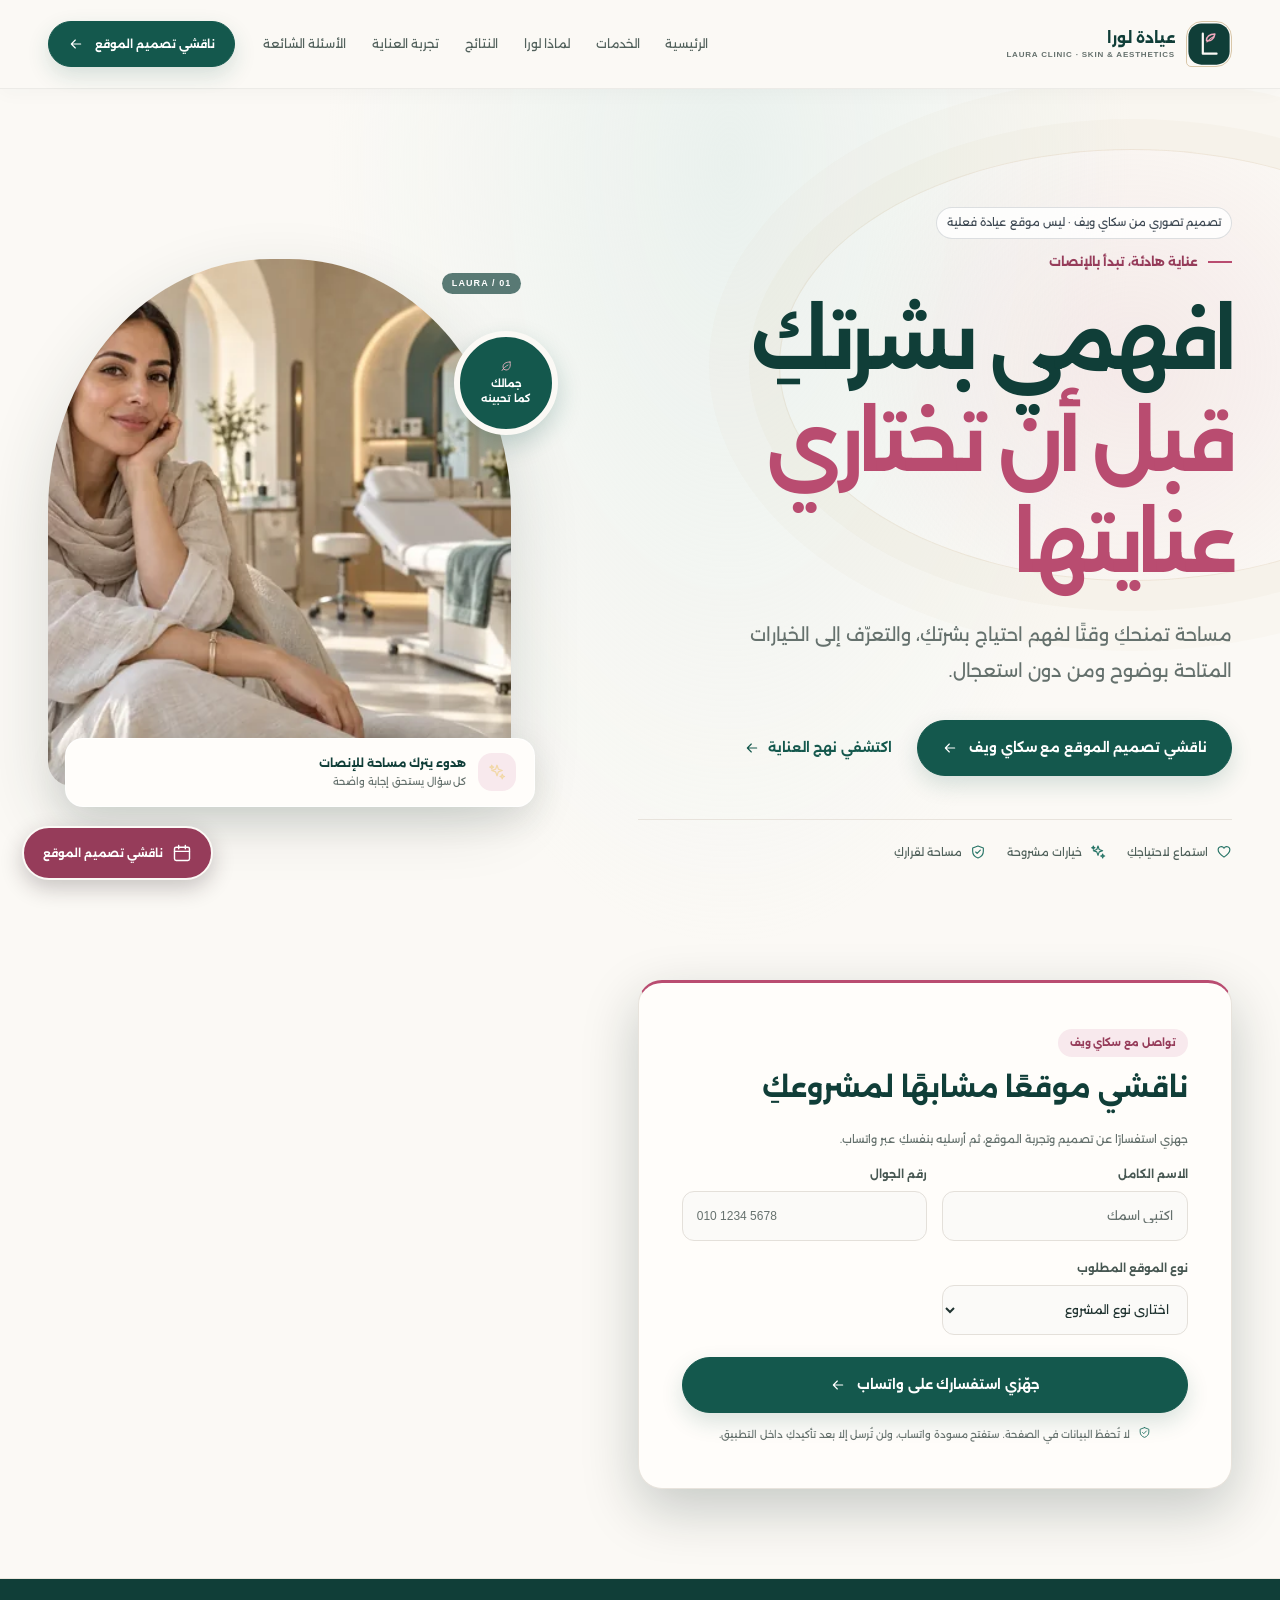
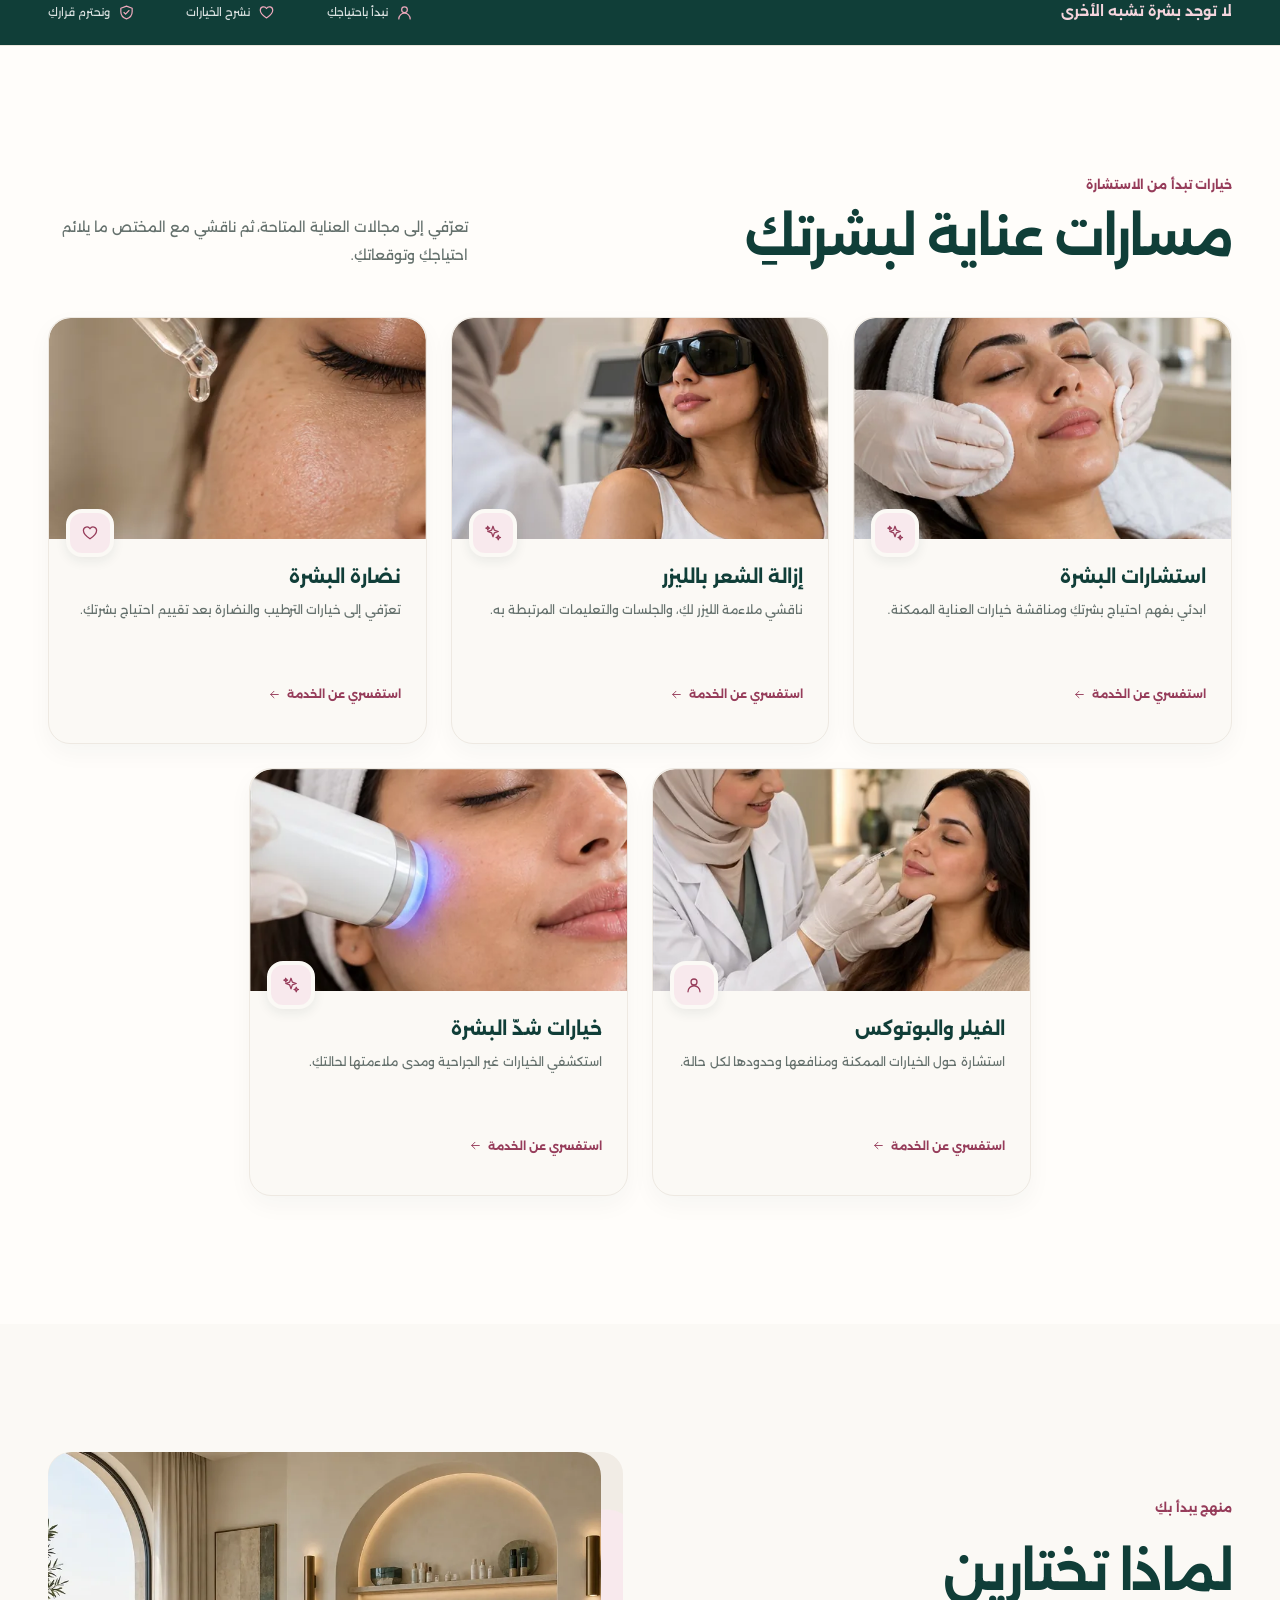
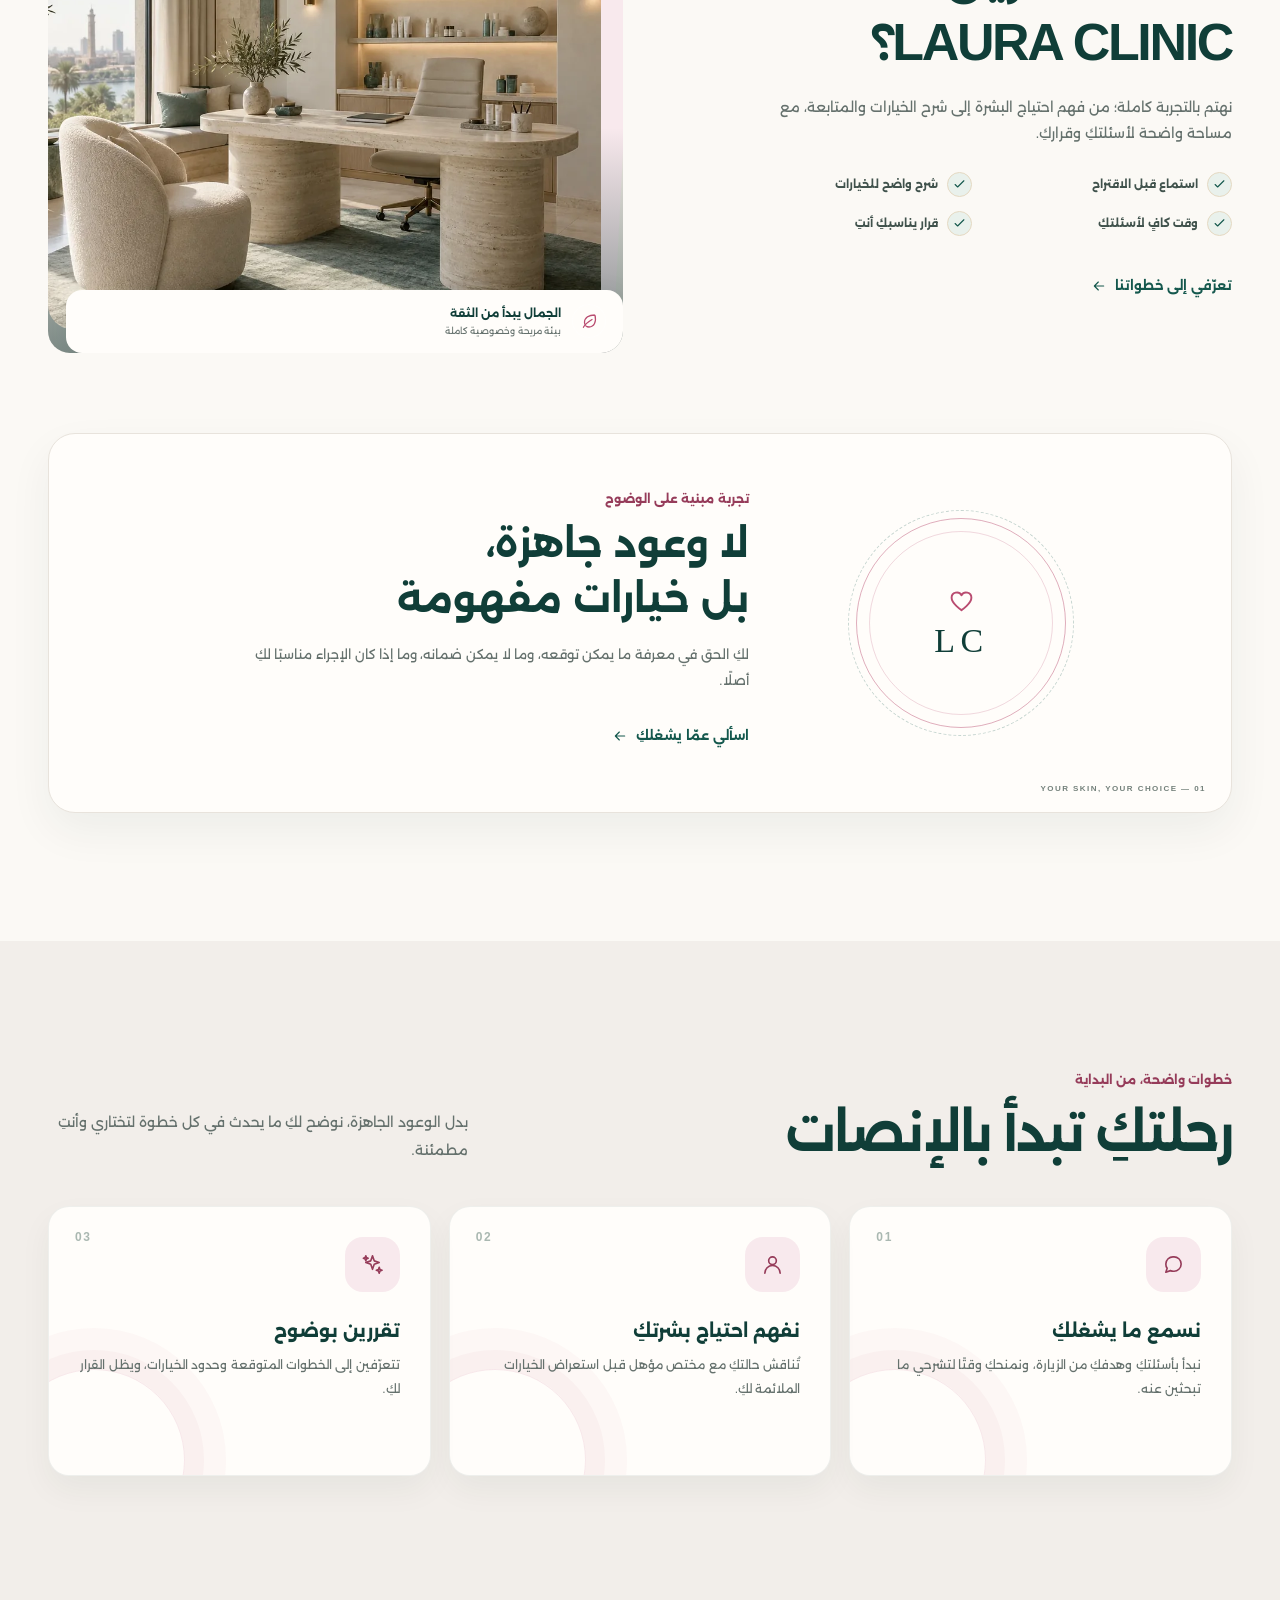
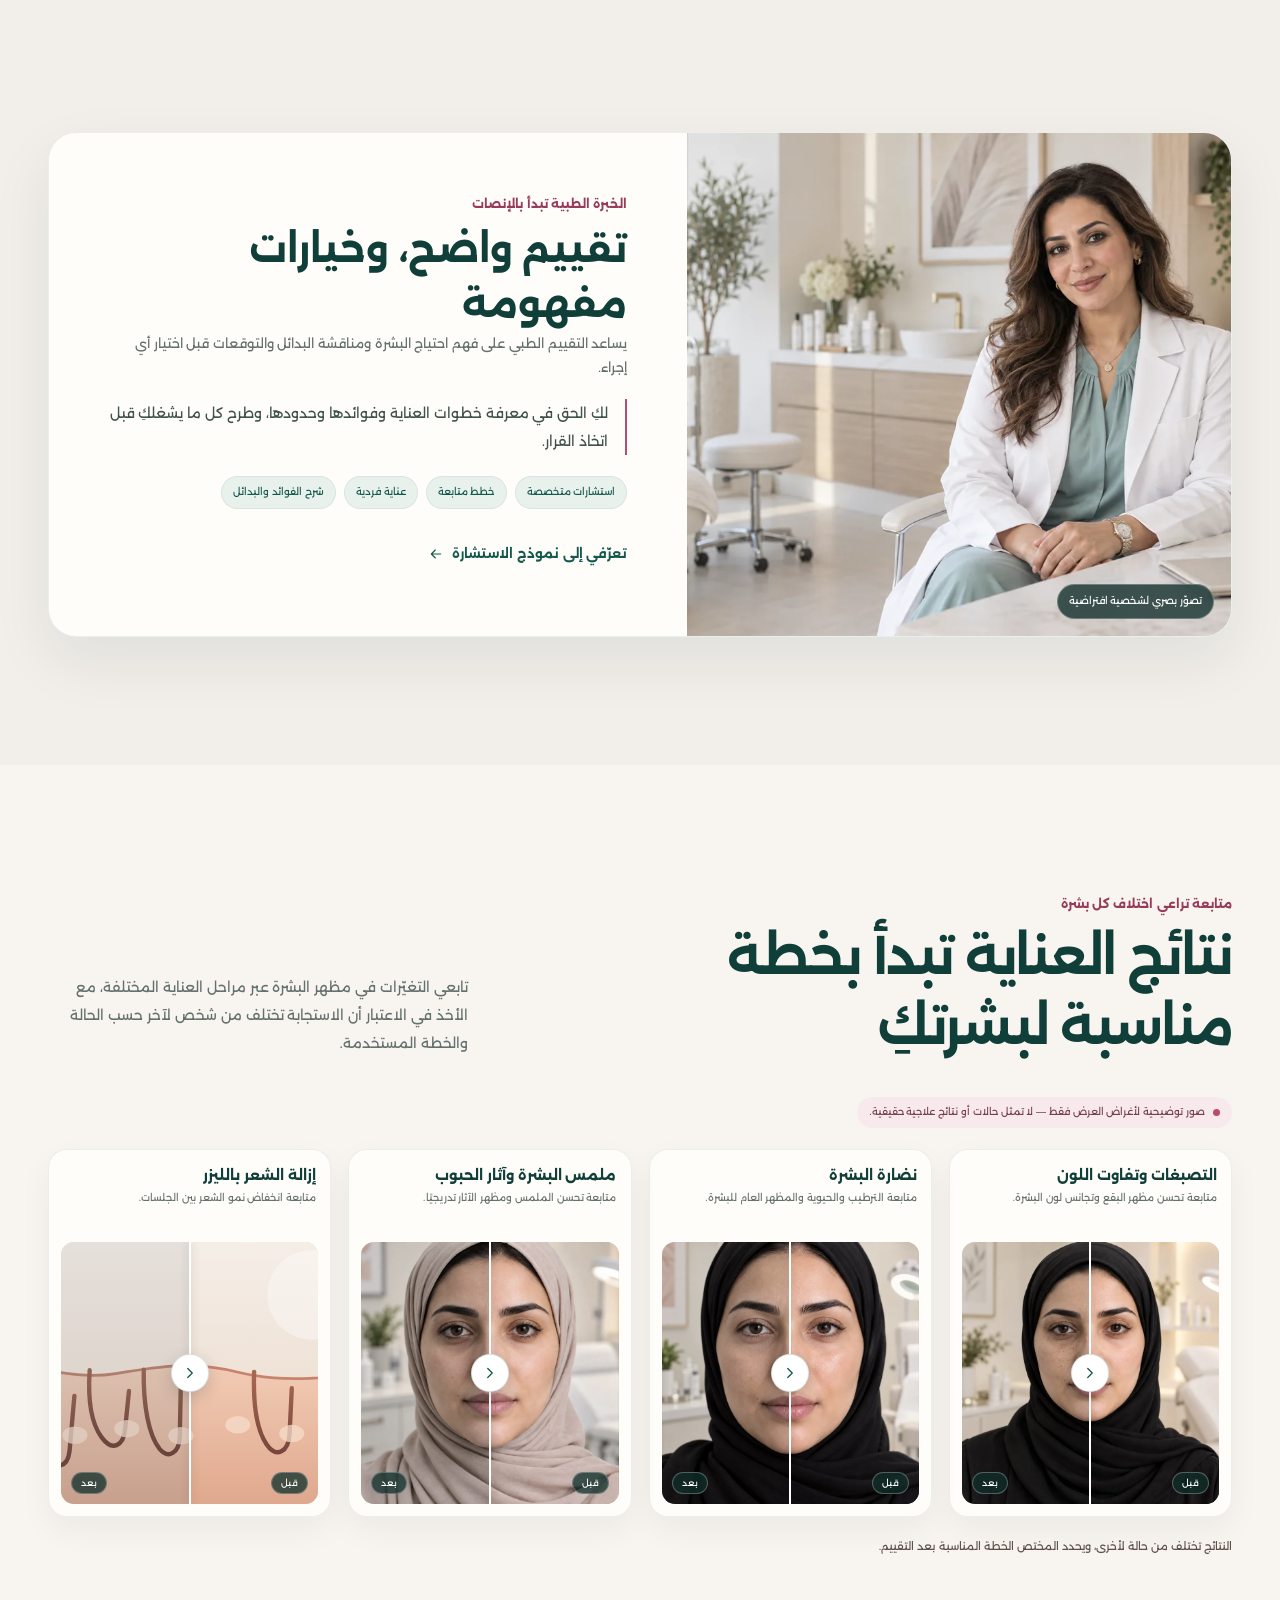
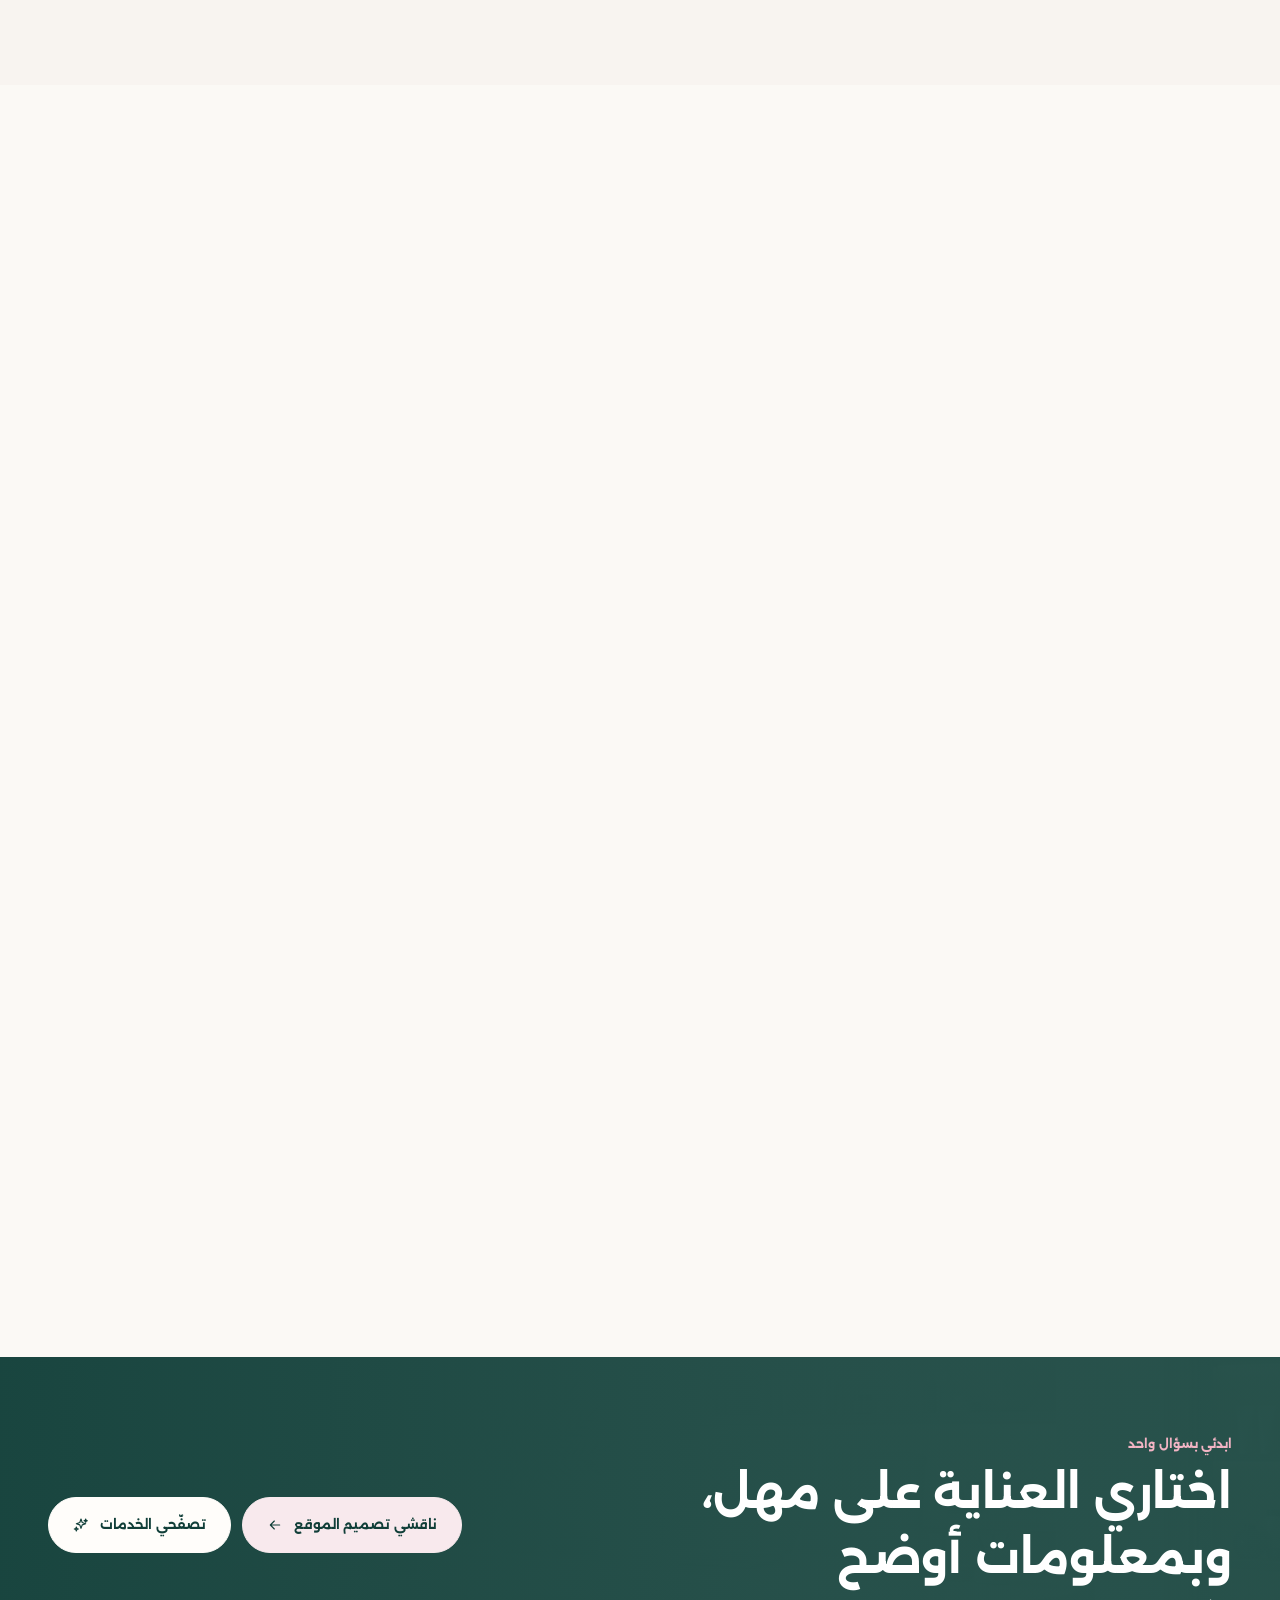
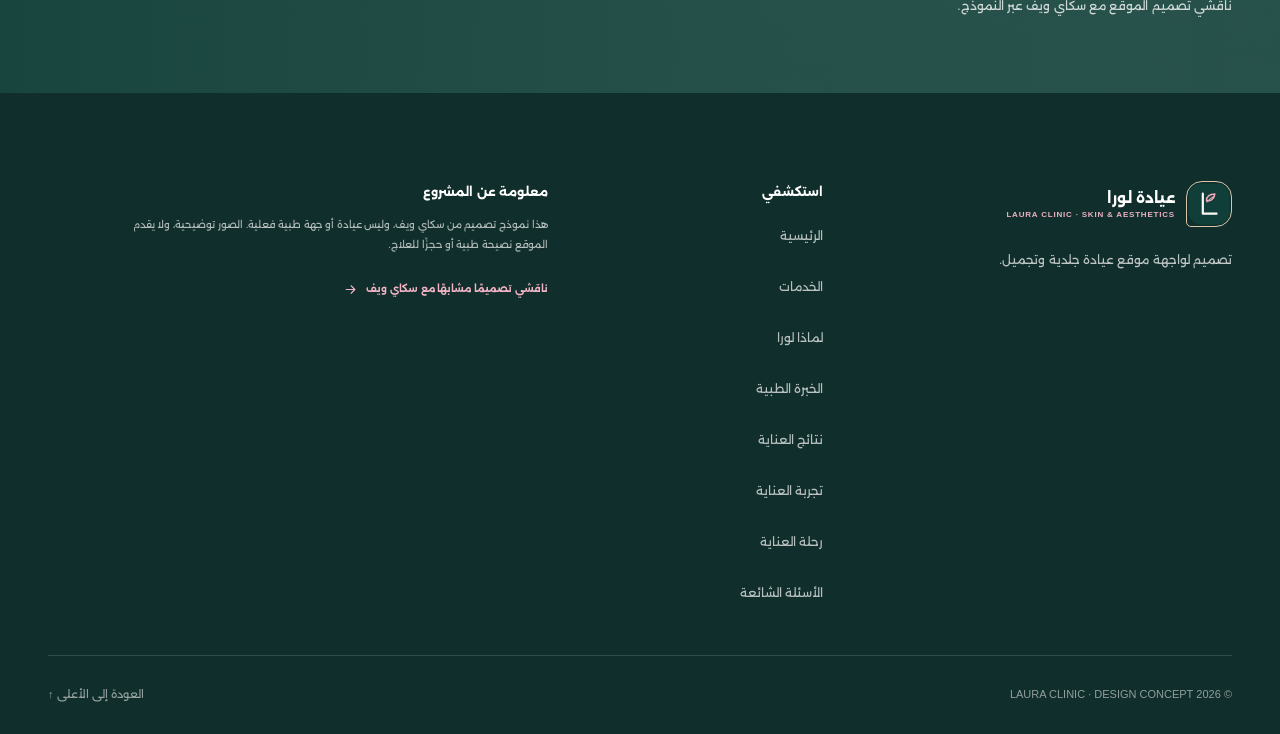
==== commit e7eca8f0: "Make concept inquiries transparent and actionable" ====
--- a/1/index.html
+++ b/1/index.html
@@ -4,12 +4,15 @@
   <meta charset="utf-8">
   <meta name="viewport" content="width=device-width, initial-scale=1">
   <meta name="theme-color" content="#fbf9f5">
+  <meta name="robots" content="noindex,follow">
   <meta name="description" content="تعرّفي إلى مجالات العناية بالبشرة والليزر والتجميل في LAURA CLINIC، مشروع تصميم افتراضي يوضح تجربة تبدأ بالاستماع والاختيار الواعي.">
   <meta property="og:type" content="website">
   <meta property="og:site_name" content="LAURA CLINIC">
   <meta property="og:title" content="عيادة لورا | تصميم توضيحي للعناية بالبشرة والتجميل">
   <meta property="og:description" content="تعرّفي إلى مجالات العناية بالبشرة والليزر والتجميل في LAURA CLINIC، مشروع تصميم افتراضي يوضح تجربة تبدأ بالاستماع والاختيار الواعي.">
+  <meta property="og:url" content="https://clinics.skywaveads.com/">
   <title>عيادة لورا | تصميم توضيحي للعناية بالبشرة والتجميل</title>
+  <link rel="canonical" href="https://clinics.skywaveads.com/">
   <link rel="icon" type="image/svg+xml" href="assets/laura-clinic-mark.svg">
   <link rel="preload" as="image" href="assets/laura-clinic-hero.webp" imagesrcset="assets/laura-clinic-hero-640.webp 640w, assets/laura-clinic-hero-960.webp 960w, assets/laura-clinic-hero.webp 1536w" imagesizes="(max-width: 620px) min(500px, calc(100vw - 36px)), (max-width: 900px) 44vw, (max-width: 1024px) 50vw, 430px" fetchpriority="high">
   <link rel="preload" as="font" href="assets/alexandria-arabic.woff2" type="font/woff2" crossorigin>
@@ -44,14 +47,14 @@
       <nav class="desktop-nav" aria-label="التنقل الرئيسي">
         <a href="#home">الرئيسية</a><a href="#services">الخدمات</a><a href="#about">لماذا لورا</a><a href="#results">النتائج</a><a href="#testimonials">تجربة العناية</a><a href="#faq">الأسئلة الشائعة</a>
       </nav>
-      <a class="button button-small header-cta" href="#booking">استكشفي نموذج الاستشارة <svg aria-hidden="true"><use href="#i-arrow"/></svg></a>
+      <a class="button button-small header-cta" href="#booking">ناقشي تصميم الموقع <svg aria-hidden="true"><use href="#i-arrow"/></svg></a>
       <button class="menu-toggle" type="button" aria-label="فتح قائمة التنقل" aria-expanded="false" aria-controls="mobile-nav">
         <svg class="menu-icon" aria-hidden="true"><use href="#i-menu"/></svg><svg class="close-icon" aria-hidden="true"><use href="#i-close"/></svg>
       </button>
     </div>
     <nav class="mobile-nav" id="mobile-nav" aria-label="التنقل على الهاتف" hidden>
       <a href="#home">الرئيسية</a><a href="#services">الخدمات</a><a href="#about">لماذا لورا</a><a href="#doctor">الخبرة الطبية</a><a href="#results">النتائج</a><a href="#testimonials">تجربة العناية</a><a href="#experience">رحلة العناية</a><a href="#faq">الأسئلة الشائعة</a>
-      <a class="button" href="#booking">استكشفي نموذج الاستشارة <svg aria-hidden="true"><use href="#i-arrow"/></svg></a>
+      <a class="button" href="#booking">ناقشي تصميم الموقع <svg aria-hidden="true"><use href="#i-arrow"/></svg></a>
     </nav>
   </header>
 
@@ -59,11 +62,12 @@
     <section class="hero" aria-labelledby="hero-title">
       <div class="container hero-grid">
         <div class="hero-copy">
+          <p class="concept-badge">تصميم تصوري من سكاي ويف · ليس موقع عيادة فعلية</p>
           <p class="eyebrow"><span></span> عناية هادئة، تبدأ بالإنصات</p>
           <h1 id="hero-title">افهمي بشرتكِ<br><em>قبل أن تختاري عنايتها</em></h1>
           <p class="hero-lead">مساحة تمنحكِ وقتًا لفهم احتياج بشرتكِ، والتعرّف إلى الخيارات المتاحة بوضوح ومن دون استعجال.</p>
           <div class="hero-actions">
-            <a class="button" href="#booking">استكشفي نموذج الاستشارة <svg aria-hidden="true"><use href="#i-arrow"/></svg></a>
+            <a class="button" href="#booking">ناقشي تصميم الموقع مع سكاي ويف <svg aria-hidden="true"><use href="#i-arrow"/></svg></a>
             <a class="text-link" href="#services">اكتشفي نهج العناية <svg aria-hidden="true"><use href="#i-arrow"/></svg></a>
           </div>
           <div class="hero-proof" role="group" aria-label="مبادئ العناية">
@@ -78,34 +82,18 @@
           <span class="photo-index" aria-hidden="true">LAURA / 01</span>
           <span class="hero-seal"><svg aria-hidden="true"><use href="#i-leaf"/></svg><span>جمالك<br>كما تحبينه</span></span>
         </figure>
-      </div>
-    </section>
-
-    <section class="booking-section" id="booking" tabindex="-1" aria-labelledby="booking-section-title">
-      <div class="container booking-shell">
-        <div class="booking-intro">
-          <p class="eyebrow"><span></span> خطوة أولى بلا استعجال</p>
-          <h2 id="booking-section-title">نبدأ من سؤالكِ،<br><em>لا من افتراضاتنا</em></h2>
-          <p>اكتبي المجال الذي يهمكِ وحددي تاريخًا مفضلًا. هذه معاينة للتصميم فقط؛ ستظهر لكِ رسالة محلية ولن يُرسل أي طلب.</p>
-          <ul class="booking-points">
-            <li><svg aria-hidden="true"><use href="#i-check"/></svg> ابدئي بسؤال أو مجال يهمكِ</li>
-            <li><svg aria-hidden="true"><use href="#i-check"/></svg> تعرّفي إلى الخطوات قبل اتخاذ القرار</li>
-            <li><svg aria-hidden="true"><use href="#i-check"/></svg> بيانات النموذج لا تُرسل ولا تُحفظ</li>
-          </ul>
-          <span class="booking-orbit" aria-hidden="true"><svg><use href="#i-leaf"/></svg></span>
-        </div>
-        <aside class="booking-card" aria-labelledby="booking-title">
-          <span class="booking-kicker">معاينة تفاعلية</span>
-          <h3 id="booking-title">أخبرينا بما تبحثين عنه</h3>
-          <p>املئي الحقول لتجربة النموذج؛ لن يتم إرسال بياناتكِ.</p>
+        <aside class="booking-card" id="booking" aria-labelledby="booking-title">
+          <span class="booking-kicker">تواصل مع سكاي ويف</span>
+          <h3 id="booking-title">ناقشي موقعًا مشابهًا لمشروعكِ</h3>
+          <p>جهزي استفسارًا عن تصميم وتجربة الموقع، ثم أرسليه بنفسكِ عبر واتساب.</p>
           <form class="booking-form" data-demo-form novalidate>
             <div class="field"><label for="clinic-name">الاسم الكامل</label><input id="clinic-name" name="name" autocomplete="name" required pattern=".*\S.*" title="يرجى إدخال اسم يحتوي على حرف واحد على الأقل" maxlength="80" placeholder="اكتبي اسمك" aria-describedby="clinic-name-error"><small class="field-error" id="clinic-name-error" data-field-error hidden></small></div>
             <div class="field"><label for="clinic-phone">رقم الجوال</label><input id="clinic-phone" name="phone" type="tel" inputmode="tel" dir="ltr" autocomplete="tel" required pattern="(?:\+?20\s?)?0?1[0125](?:\s?[0-9]{4}){2}" title="أدخلي رقم جوال مصريًا صحيحًا" placeholder="010 1234 5678" aria-describedby="clinic-phone-error"><small class="field-error" id="clinic-phone-error" data-field-error hidden></small></div>
-            <div class="field"><label for="clinic-service">مجال الاستفسار</label><select id="clinic-service" name="service" required aria-describedby="clinic-service-error"><option value="" selected disabled>اختاري مجالًا</option><option>استشارات البشرة</option><option>إزالة الشعر بالليزر</option><option>نضارة البشرة</option><option>الفيلر والبوتوكس</option><option>خيارات شدّ البشرة</option><option>استفسار عام</option></select><small class="field-error" id="clinic-service-error" data-field-error hidden></small></div>
-            <div class="field"><label for="clinic-date">التاريخ المفضل</label><input id="clinic-date" name="date" type="date" required aria-describedby="clinic-date-error"><small class="field-error" id="clinic-date-error" data-field-error hidden></small></div>
-            <button class="button form-submit" type="submit" disabled>عرض تأكيد المعاينة <svg aria-hidden="true"><use href="#i-arrow"/></svg></button>
-            <p class="form-note"><svg aria-hidden="true"><use href="#i-shield"/></svg> نموذج عرض فقط؛ لا تُرسل البيانات أو تُحفظ.</p>
+            <div class="field"><label for="clinic-service">نوع الموقع المطلوب</label><select id="clinic-service" name="service" required aria-describedby="clinic-service-error"><option value="" selected disabled>اختاري نوع المشروع</option><option>موقع عيادة جلدية</option><option>موقع مركز تجميل</option><option>موقع صحي آخر</option><option>استفسار عن هذا التصميم</option></select><small class="field-error" id="clinic-service-error" data-field-error hidden></small></div>
+            <button class="button form-submit" type="submit" disabled>جهّزي استفسارك على واتساب <svg aria-hidden="true"><use href="#i-arrow"/></svg></button>
+            <p class="form-note"><svg aria-hidden="true"><use href="#i-shield"/></svg> لا تُحفظ البيانات في الصفحة. ستفتح مسودة واتساب، ولن تُرسل إلا بعد تأكيدكِ داخل التطبيق.</p>
             <p class="form-status" data-form-status role="status" aria-live="polite" hidden></p>
+            <div class="form-contact-options" data-contact-options hidden><a class="button" data-whatsapp-link target="_blank" rel="noopener noreferrer">مراجعة المسودة على واتساب</a></div>
           </form>
         </aside>
       </div>
@@ -186,21 +174,21 @@
           <details><summary>هل كل الخدمات تناسب الجميع؟</summary><p>لا. الملاءمة تتوقف على تقييم الحالة والتاريخ الصحي ومناقشة الفوائد والمخاطر مع المختص.</p></details>
           <details><summary>هل أحتاج إلى فترة تعافٍ؟</summary><p>تختلف التعليمات ومدة التعافي باختلاف الإجراء. اسألي المختص عن التوقعات قبل اتخاذ القرار.</p></details>
           <details><summary>هل يمكنني السؤال قبل اختيار خدمة؟</summary><p>بالتأكيد. فهم الخطوات والبدائل جزء أساسي من اتخاذ قرار يناسب احتياجكِ.</p></details>
-          <details><summary>هل يرسل نموذج الاستشارة بياناتي؟</summary><p>لا. هذه معاينة تصميم فقط؛ النموذج يعرض رسالة داخل الصفحة ولا يرسل البيانات أو يحفظها.</p></details>
-          <details><summary>هل يمكنني تأكيد موعد من هذه الصفحة؟</summary><p>لا. لا يوجد حجز فعلي في هذه النسخة. يلزم ربط النموذج بوسيلة تواصل معتمدة قبل إطلاق الموقع.</p></details>
+          <details><summary>هل يرسل نموذج الاستشارة بياناتي؟</summary><p>بعد تعبئة النموذج، تفتح مسودة واتساب لتراجعيها. لن تُرسل إلا بعد تأكيدكِ داخل التطبيق.</p></details>
+          <details><summary>هل يمكنني تأكيد موعد من هذه الصفحة؟</summary><p>لا. هذه الصفحة تصور لموقع عيادة وليست جهة طبية؛ نموذج التواصل يفتح رسالة إلى سكاي ويف لمناقشة تصميم موقع مشابه ولا يحجز موعدًا طبيًا.</p></details>
         </div></div>
-        <aside class="faq-contact-card" aria-label="مساحة هادئة للتأمل والاستشارة"><img src="assets/clinic-interior-1200.webp" alt="تصوّر بصري لمنطقة استقبال هادئة" width="1200" height="800" loading="lazy"><div class="faq-contact-copy"><p class="eyebrow">كل سؤال بداية جيدة</p><h3>خذي وقتكِ في الاختيار</h3><p>استكشفي مجالات العناية، ثم استخدمي النموذج التوضيحي للتعرّف إلى تجربة الطلب.</p><a class="button" href="#booking">استكشفي نموذج الاستشارة <svg aria-hidden="true"><use href="#i-arrow"/></svg></a><small>المعاينة لا ترسل أو تحفظ أي بيانات.</small></div></aside>
+        <aside class="faq-contact-card" aria-label="مساحة هادئة للتأمل والاستشارة"><img src="assets/clinic-interior-1200.webp" alt="تصوّر بصري لمنطقة استقبال هادئة" width="1200" height="800" loading="lazy"><div class="faq-contact-copy"><p class="eyebrow">كل سؤال بداية جيدة</p><h3>خذي وقتكِ في الاختيار</h3><p>استكشفي مجالات العناية، ثم تواصلي مع سكاي ويف لمناقشة تصميم موقع مشابه.</p><a class="button" href="#booking">ناقشي تصميم الموقع <svg aria-hidden="true"><use href="#i-arrow"/></svg></a><small>هذا الموقع نموذج تصميم، وليس عيادة فعلية.</small></div></aside>
       </div>
     </section>
 
-    <section class="final-cta" aria-labelledby="final-title"><img class="final-cta-image" src="assets/clinic-interior-1200.webp" alt="" width="1200" height="800" loading="lazy"><div class="container final-cta-inner"><div><p class="eyebrow">ابدئي بسؤال واحد</p><h2 id="final-title">اختاري العناية على مهل، وبمعلومات أوضح</h2><p>استكشفي نموذج الاستشارة التوضيحي؛ لن تُرسل أي بيانات.</p></div><div class="final-actions"><a class="button" href="#booking">شاهدي نموذج الاستشارة <svg aria-hidden="true"><use href="#i-arrow"/></svg></a><a class="button button-outline" href="#services">تصفّحي الخدمات <svg aria-hidden="true"><use href="#i-spark"/></svg></a></div></div></section>
+    <section class="final-cta" aria-labelledby="final-title"><img class="final-cta-image" src="assets/clinic-interior-1200.webp" alt="" width="1200" height="800" loading="lazy"><div class="container final-cta-inner"><div><p class="eyebrow">ابدئي بسؤال واحد</p><h2 id="final-title">اختاري العناية على مهل، وبمعلومات أوضح</h2><p>ناقشي تصميم الموقع مع سكاي ويف عبر النموذج.</p></div><div class="final-actions"><a class="button" href="#booking">ناقشي تصميم الموقع <svg aria-hidden="true"><use href="#i-arrow"/></svg></a><a class="button button-outline" href="#services">تصفّحي الخدمات <svg aria-hidden="true"><use href="#i-spark"/></svg></a></div></div></section>
   </main>
 
   <footer class="site-footer" id="contact" tabindex="-1"><div class="container footer-main">
-    <div class="footer-brand-block"><a class="brand footer-brand" href="#home" aria-label="عيادة لورا — العودة إلى الرئيسية"><span class="brand-mark"><img src="assets/laura-clinic-mark.svg" alt="" width="52" height="52"></span><span class="brand-type"><strong>عيادة لورا</strong><small>LAURA CLINIC · SKIN &amp; AESTHETICS</small></span></a><p>مساحة تجريبية تستعرض تجربة عناية تبدأ بالفهم، وتترك لكِ القرار.</p></div>
+    <div class="footer-brand-block"><a class="brand footer-brand" href="#home" aria-label="عيادة لورا — العودة إلى الرئيسية"><span class="brand-mark"><img src="assets/laura-clinic-mark.svg" alt="" width="52" height="52"></span><span class="brand-type"><strong>عيادة لورا</strong><small>LAURA CLINIC · SKIN &amp; AESTHETICS</small></span></a><p>تصميم لواجهة موقع عيادة جلدية وتجميل.</p></div>
     <nav aria-label="روابط الصفحة"><strong>استكشفي</strong><a href="#home">الرئيسية</a><a href="#services">الخدمات</a><a href="#about">لماذا لورا</a><a href="#doctor">الخبرة الطبية</a><a href="#results">نتائج العناية</a><a href="#testimonials">تجربة العناية</a><a href="#experience">رحلة العناية</a><a href="#faq">الأسئلة الشائعة</a></nav>
-    <div class="footer-disclosure"><strong>حول هذه المعاينة</strong><p>LAURA CLINIC مشروع تصميم افتراضي، وليس جهة طبية فعلية. الصور والمحتوى للتوضيح فقط؛ لا تُقدَّم نصيحة طبية أو خدمة حجز من هذه الصفحة.</p><a href="#booking">جرّبي نموذج الاستشارة <svg aria-hidden="true"><use href="#i-arrow"/></svg></a></div>
+    <div class="footer-disclosure"><strong>معلومة عن المشروع</strong><p>هذا نموذج تصميم من سكاي ويف، وليس عيادة أو جهة طبية فعلية. الصور توضيحية، ولا يقدم الموقع نصيحة طبية أو حجزًا للعلاج.</p><a href="#booking">ناقشي تصميمًا مشابهًا مع سكاي ويف <svg aria-hidden="true"><use href="#i-arrow"/></svg></a></div>
   </div><div class="container footer-bottom"><span>© 2026 LAURA CLINIC · DESIGN CONCEPT</span><a href="#home">العودة إلى الأعلى ↑</a></div></footer>
-  <a class="floating-contact" href="#booking" aria-label="استكشفي نموذج الاستشارة التوضيحي"><svg aria-hidden="true"><use href="#i-calendar"/></svg><span>تجربة نموذج الاستشارة</span></a>
+  <a class="floating-contact" href="#booking" aria-label="ناقشي تصميم الموقع مع سكاي ويف"><svg aria-hidden="true"><use href="#i-calendar"/></svg><span>ناقشي تصميم الموقع</span></a>
 </body>
 </html>
--- a/1/styles.css
+++ b/1/styles.css
@@ -931,3 +931,10 @@
 .menu-toggle:active { transform: scale(.96); }
 .testimonial-controls button:active { transform: scale(.94); }
 .service-body a:active, .footer-disclosure > a:active { opacity: .72; }
+
+.form-contact-options { display: grid; gap: 9px; grid-column: 1 / -1; }
+.form-contact-options .button { width: 100%; }
+
+.concept-badge { display: inline-flex; width: fit-content; max-width: 100%; margin: 0 0 12px; padding: 6px 10px; color: #3f4a54; background: rgb(255 255 255 / 82%); border: 1px solid rgb(67 84 94 / 18%); border-radius: 999px; font-size: 11px; line-height: 1.6; }
+
+.form-contact-options[hidden] { display: none !important; }
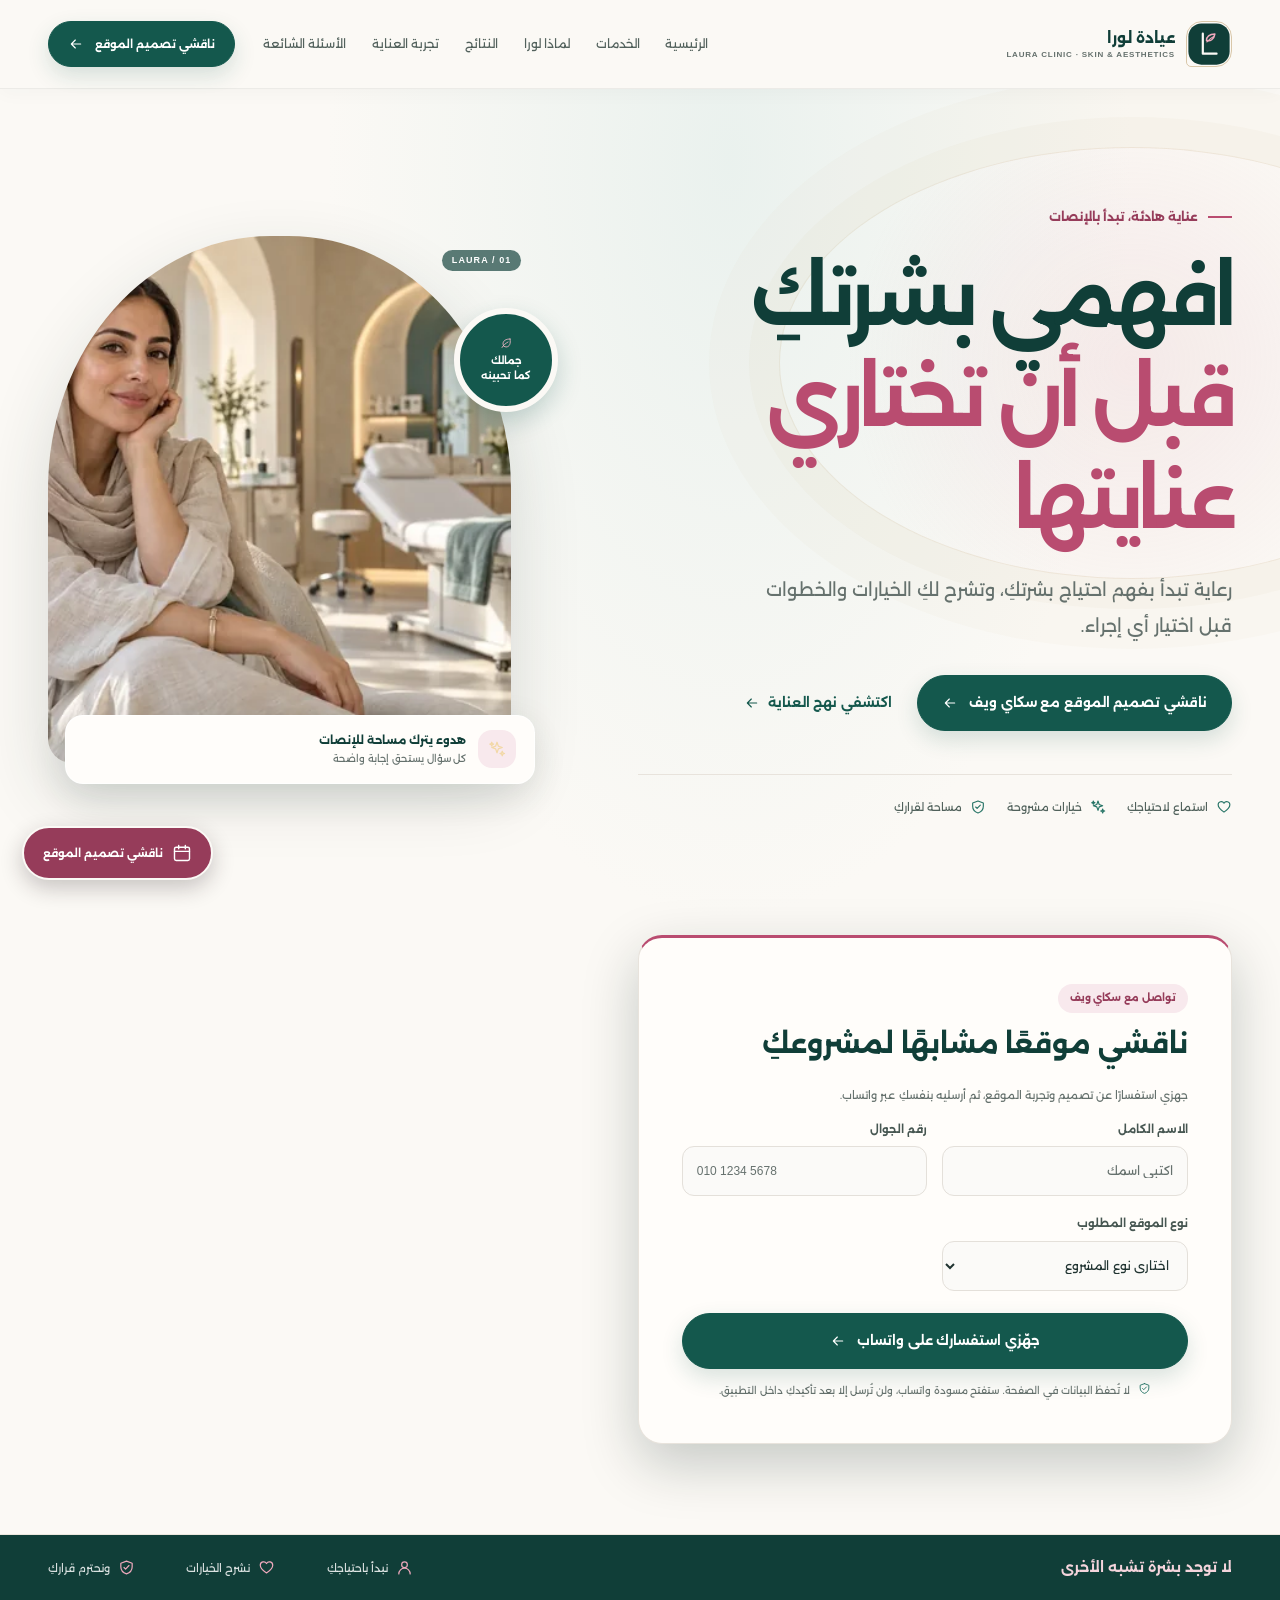
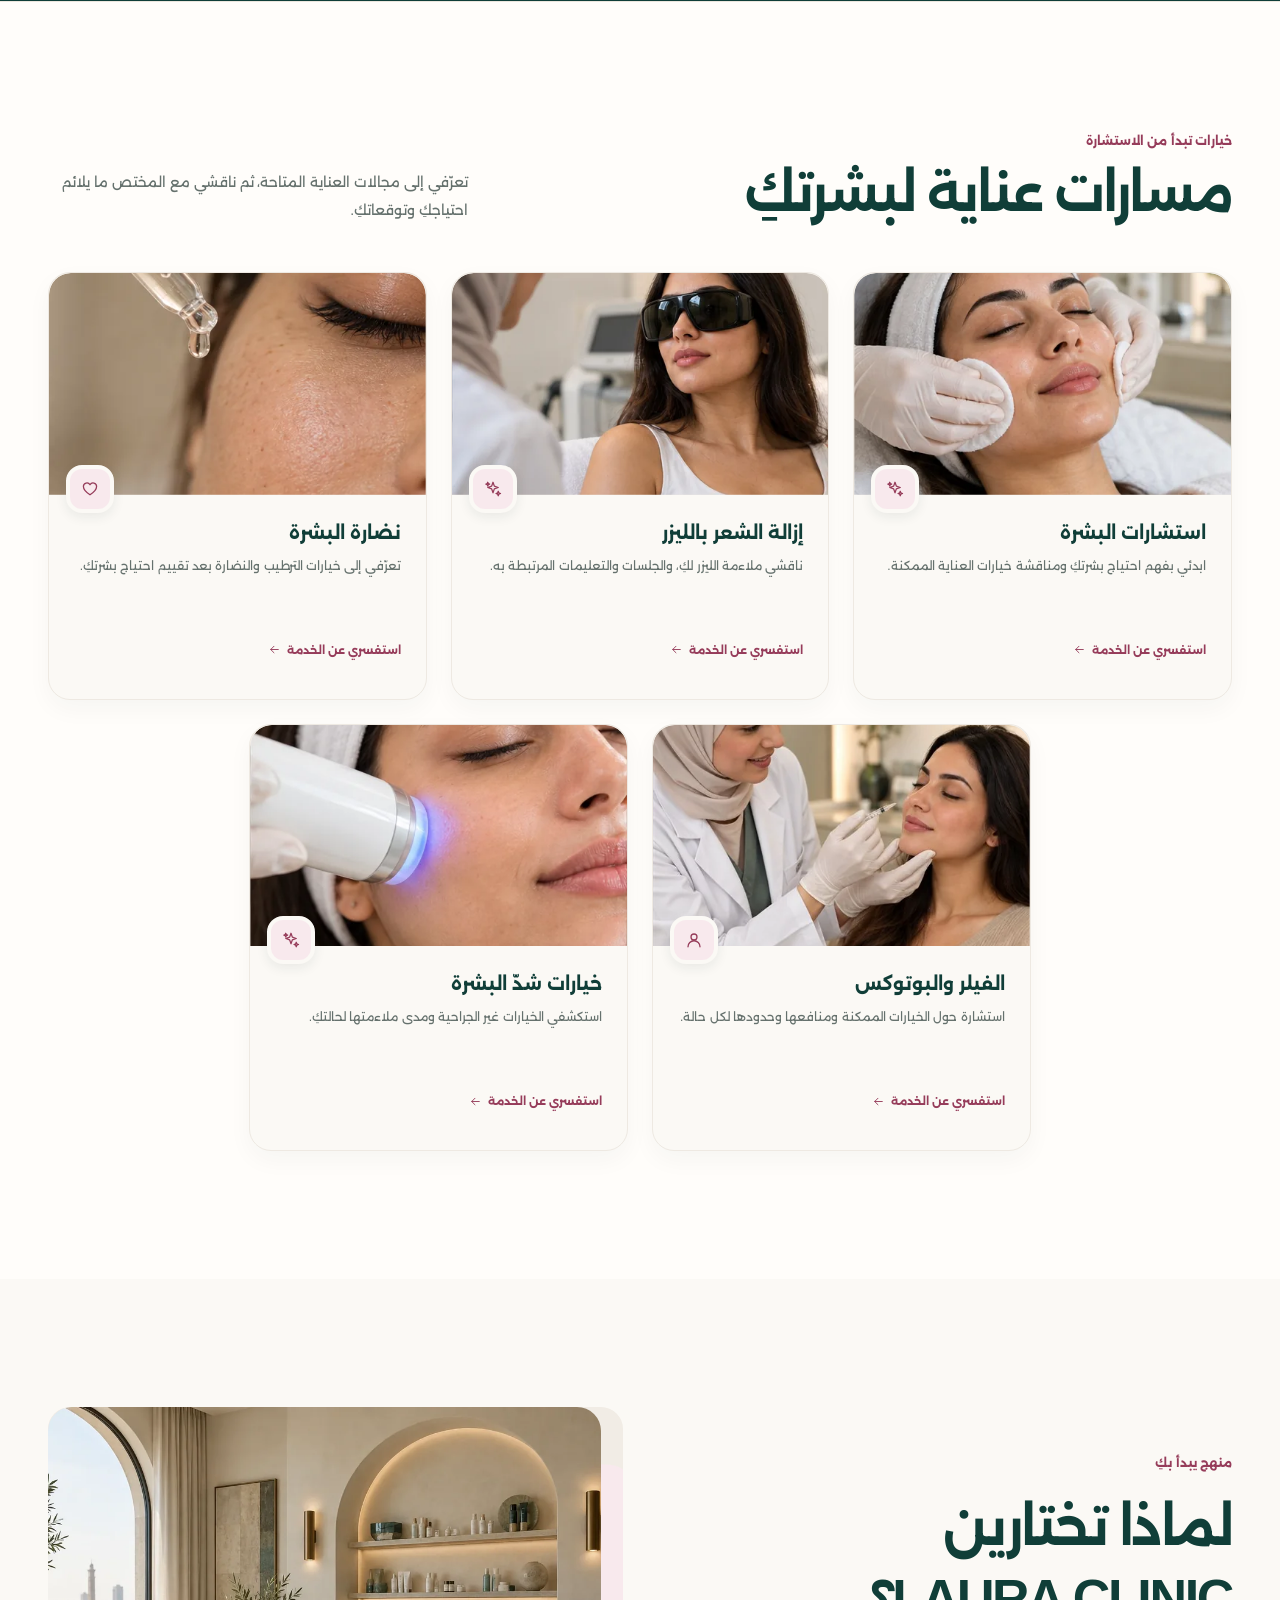
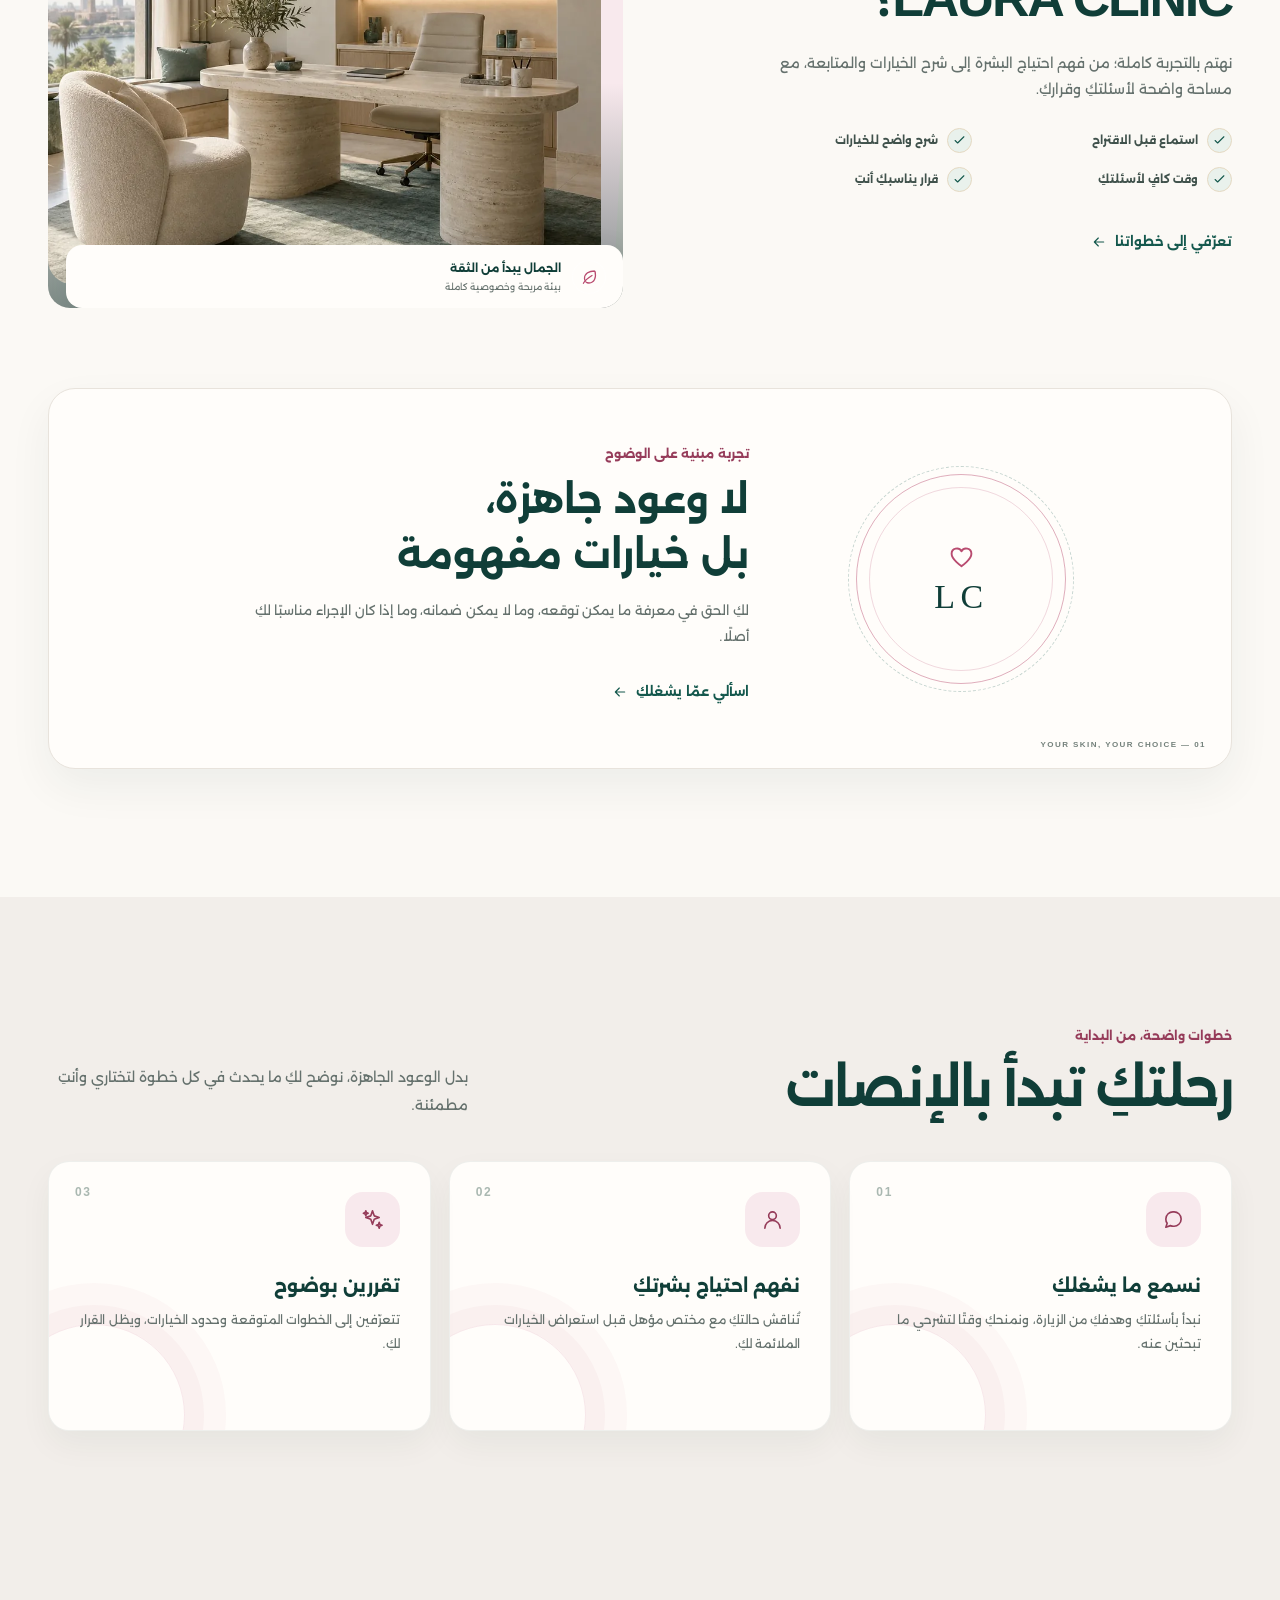
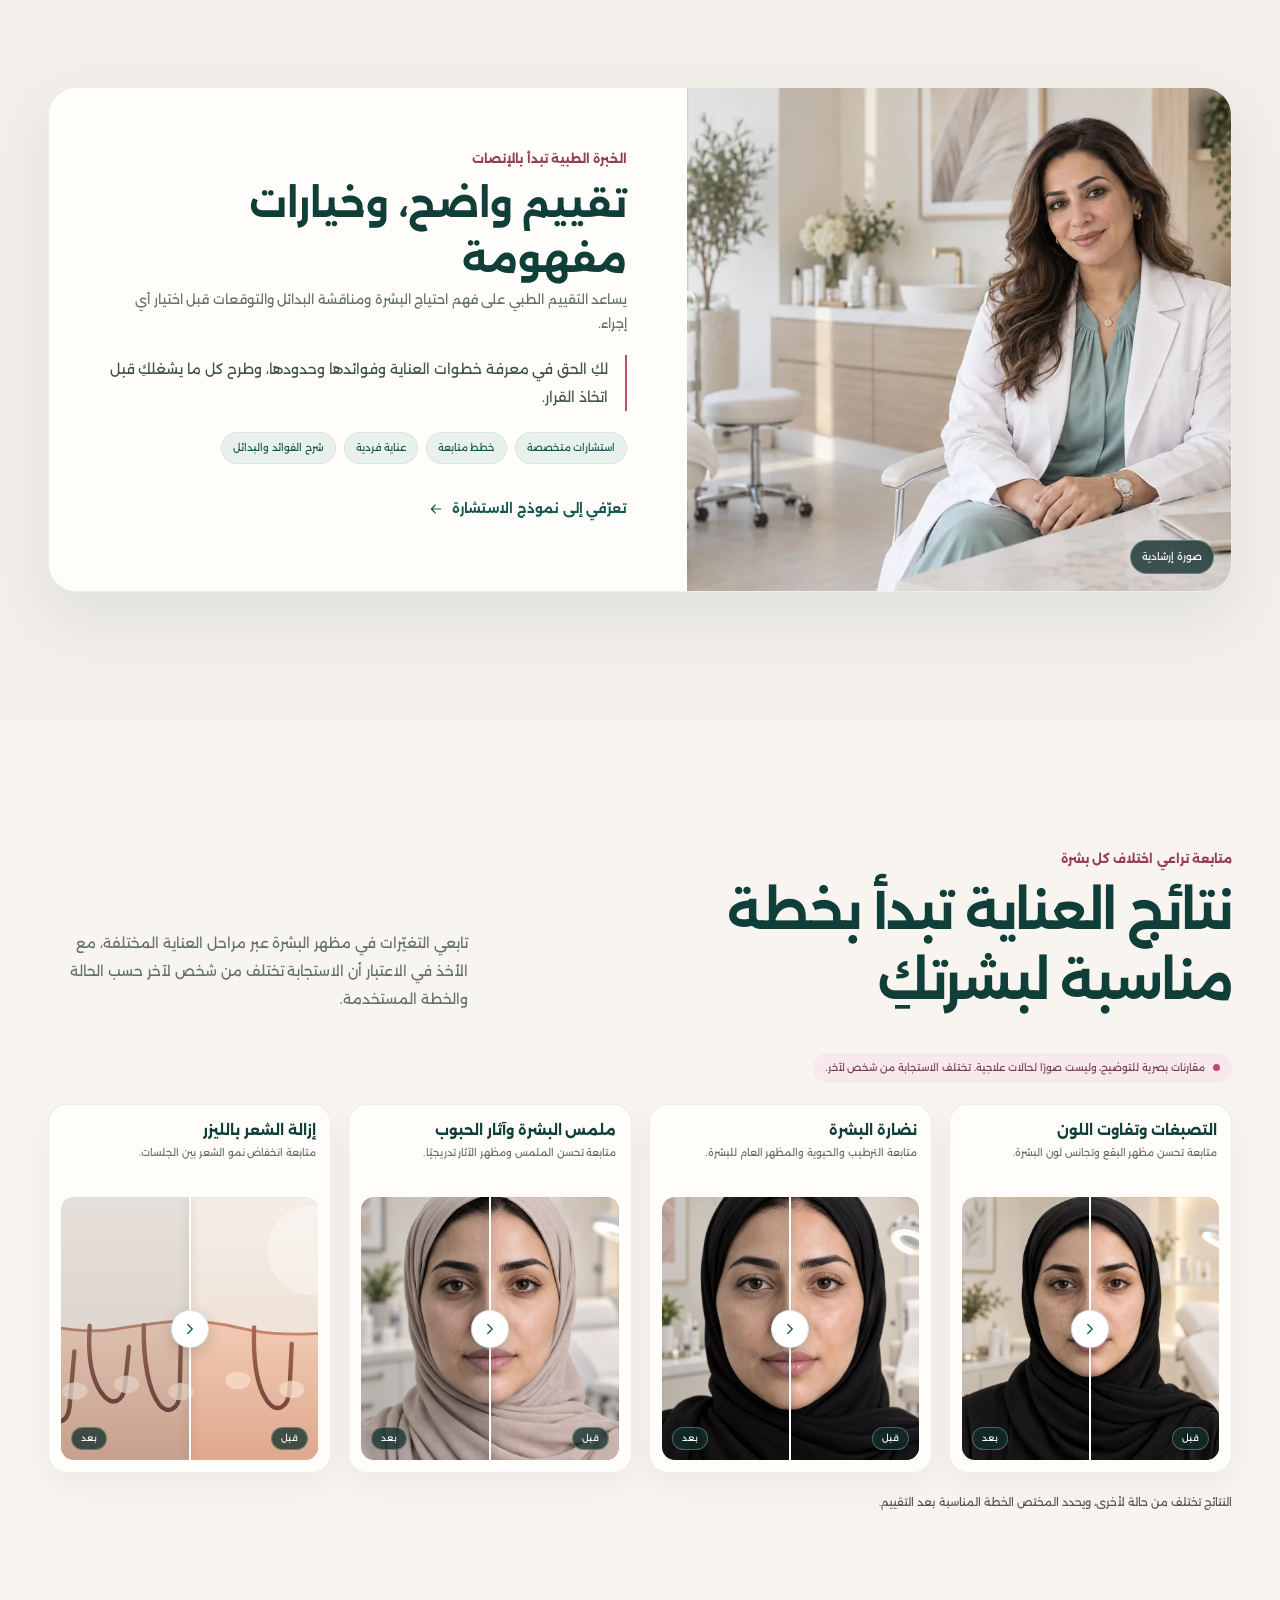
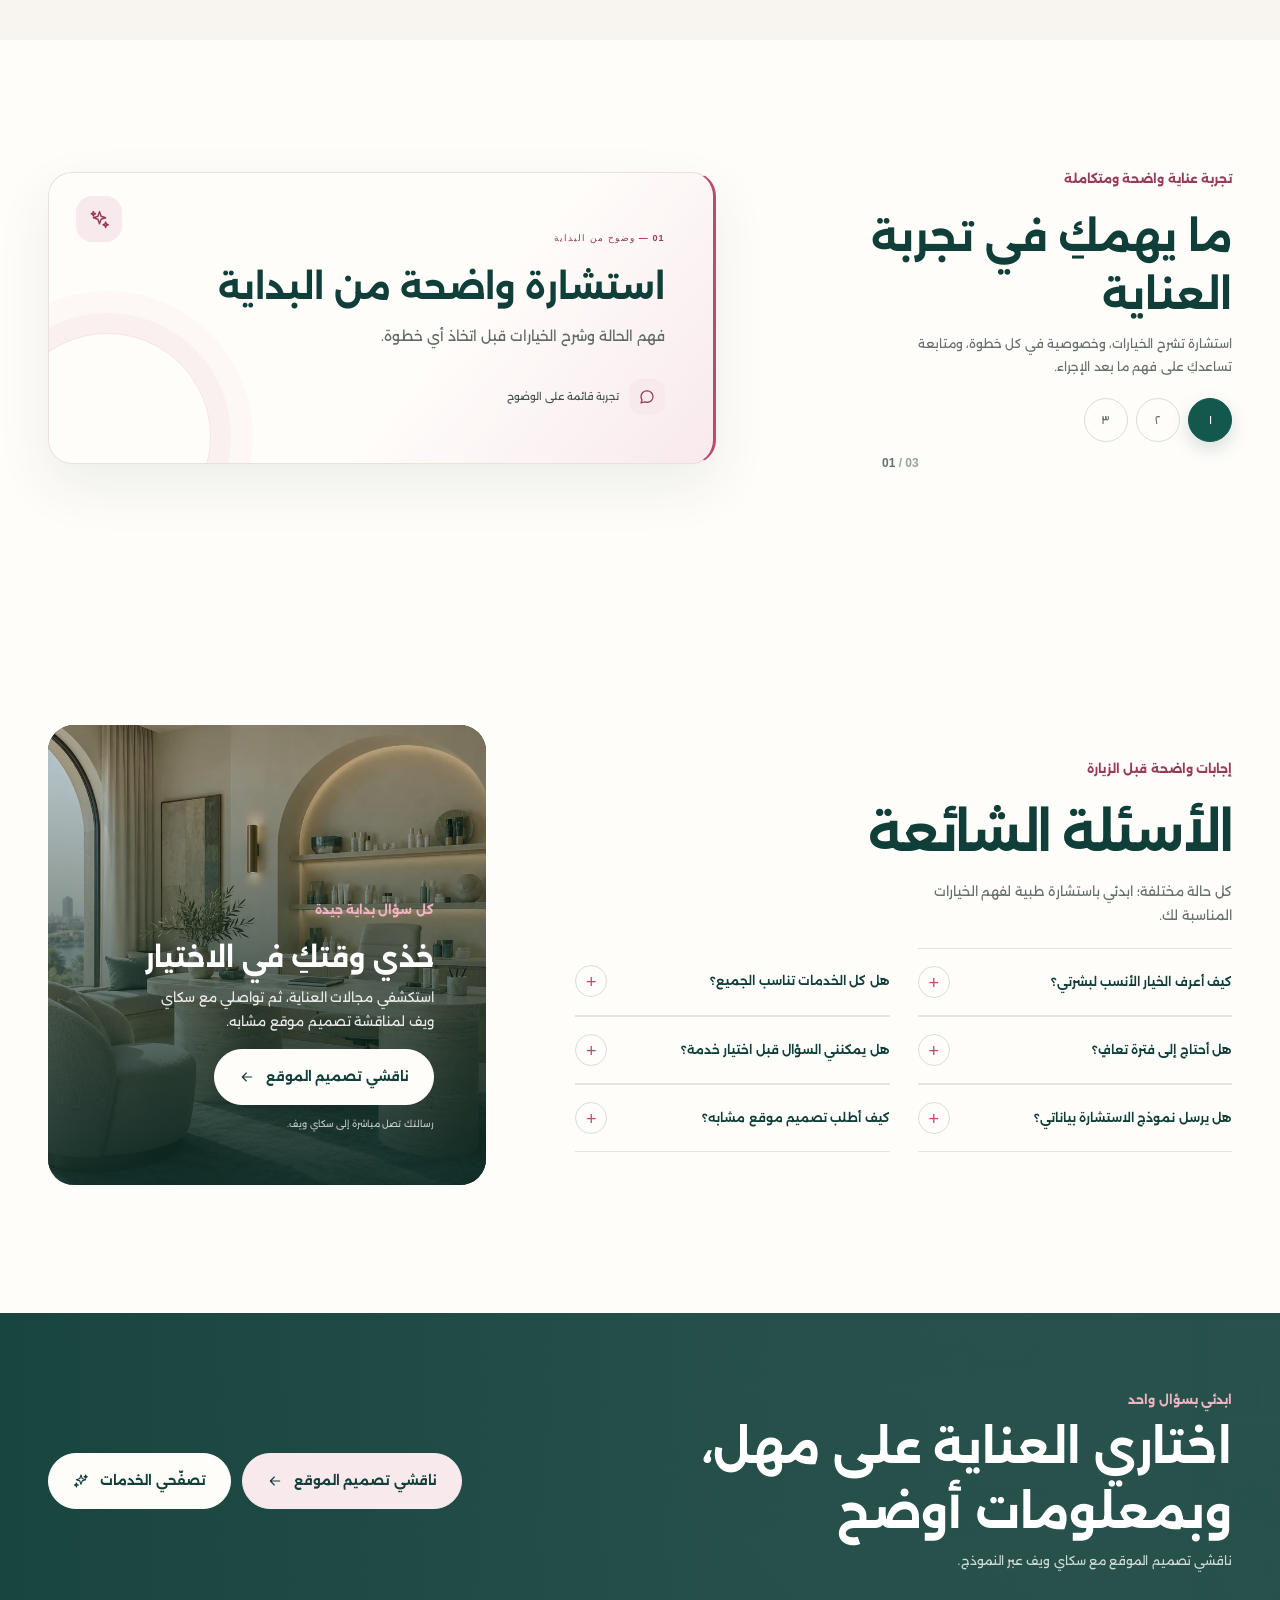
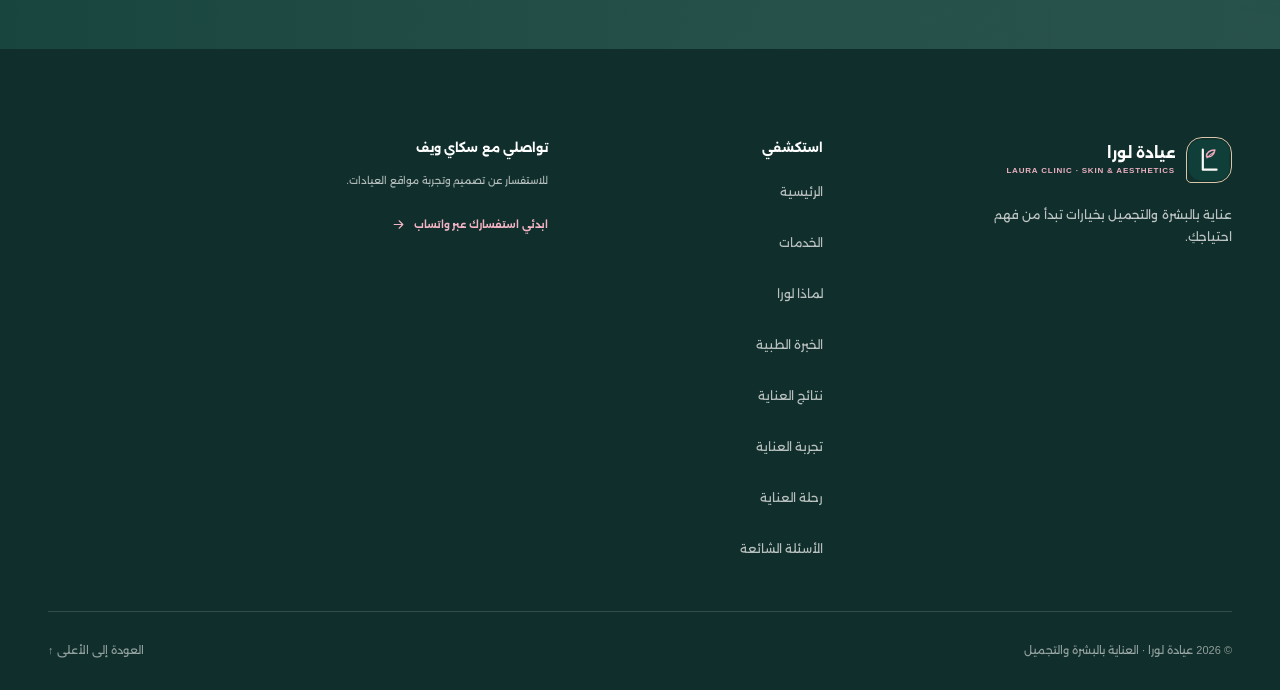
==== commit 75c4ee1f: "Polish three Sky Wave concept sites" ====
--- a/1/index.html
+++ b/1/index.html
@@ -5,13 +5,20 @@
   <meta name="viewport" content="width=device-width, initial-scale=1">
   <meta name="theme-color" content="#fbf9f5">
   <meta name="robots" content="noindex,follow">
-  <meta name="description" content="تعرّفي إلى مجالات العناية بالبشرة والليزر والتجميل في LAURA CLINIC، مشروع تصميم افتراضي يوضح تجربة تبدأ بالاستماع والاختيار الواعي.">
+  <meta name="description" content="اكتشفي مسارات العناية بالبشرة والليزر والتجميل، وتعرّفي إلى الخيارات المناسبة بعد استشارة متخصصة. تواصلي لمعرفة التفاصيل.">
   <meta property="og:type" content="website">
   <meta property="og:site_name" content="LAURA CLINIC">
-  <meta property="og:title" content="عيادة لورا | تصميم توضيحي للعناية بالبشرة والتجميل">
-  <meta property="og:description" content="تعرّفي إلى مجالات العناية بالبشرة والليزر والتجميل في LAURA CLINIC، مشروع تصميم افتراضي يوضح تجربة تبدأ بالاستماع والاختيار الواعي.">
+  <meta property="og:title" content="عيادة لورا | العناية بالبشرة والتجميل">
+  <meta property="og:description" content="اكتشفي مسارات العناية بالبشرة والليزر والتجميل، وتعرّفي إلى الخيارات المناسبة بعد استشارة متخصصة.">
+  <meta property="og:image" content="https://clinics.skywaveads.com/assets/laura-clinic-hero.webp">
+  <meta property="og:image:alt" content="مساحة عناية هادئة بإضاءة طبيعية">
   <meta property="og:url" content="https://clinics.skywaveads.com/">
-  <title>عيادة لورا | تصميم توضيحي للعناية بالبشرة والتجميل</title>
+  <meta name="twitter:card" content="summary_large_image">
+  <meta name="twitter:title" content="عيادة لورا | العناية بالبشرة والتجميل">
+  <meta name="twitter:description" content="اكتشفي مسارات العناية بالبشرة والليزر والتجميل، وتعرّفي إلى الخيارات المناسبة بعد استشارة متخصصة.">
+  <meta name="twitter:image" content="https://clinics.skywaveads.com/assets/laura-clinic-hero.webp">
+  <meta name="twitter:image:alt" content="مساحة عناية هادئة بإضاءة طبيعية">
+  <title>عيادة لورا | العناية بالبشرة والتجميل</title>
   <link rel="canonical" href="https://clinics.skywaveads.com/">
   <link rel="icon" type="image/svg+xml" href="assets/laura-clinic-mark.svg">
   <link rel="preload" as="image" href="assets/laura-clinic-hero.webp" imagesrcset="assets/laura-clinic-hero-640.webp 640w, assets/laura-clinic-hero-960.webp 960w, assets/laura-clinic-hero.webp 1536w" imagesizes="(max-width: 620px) min(500px, calc(100vw - 36px)), (max-width: 900px) 44vw, (max-width: 1024px) 50vw, 430px" fetchpriority="high">
@@ -62,10 +69,9 @@
     <section class="hero" aria-labelledby="hero-title">
       <div class="container hero-grid">
         <div class="hero-copy">
-          <p class="concept-badge">تصميم تصوري من سكاي ويف · ليس موقع عيادة فعلية</p>
           <p class="eyebrow"><span></span> عناية هادئة، تبدأ بالإنصات</p>
           <h1 id="hero-title">افهمي بشرتكِ<br><em>قبل أن تختاري عنايتها</em></h1>
-          <p class="hero-lead">مساحة تمنحكِ وقتًا لفهم احتياج بشرتكِ، والتعرّف إلى الخيارات المتاحة بوضوح ومن دون استعجال.</p>
+          <p class="hero-lead">رعاية تبدأ بفهم احتياج بشرتكِ، وتشرح لكِ الخيارات والخطوات قبل اختيار أي إجراء.</p>
           <div class="hero-actions">
             <a class="button" href="#booking">ناقشي تصميم الموقع مع سكاي ويف <svg aria-hidden="true"><use href="#i-arrow"/></svg></a>
             <a class="text-link" href="#services">اكتشفي نهج العناية <svg aria-hidden="true"><use href="#i-arrow"/></svg></a>
@@ -140,7 +146,7 @@
 
     <section class="doctor-section section" id="doctor" tabindex="-1" aria-labelledby="doctor-title">
       <div class="container doctor-card">
-        <figure class="doctor-photo-wrap"><img src="assets/laura-doctor.webp" alt="تصوّر بصري لطبيبة جلدية في عيادة هادئة" width="1100" height="733" loading="lazy"><figcaption>تصوّر بصري لشخصية افتراضية</figcaption></figure>
+        <figure class="doctor-photo-wrap"><img src="assets/laura-doctor.webp" alt="صورة إرشادية لطبيبة جلدية في عيادة هادئة" width="1100" height="733" loading="lazy"><figcaption>صورة إرشادية</figcaption></figure>
         <div class="doctor-copy"><p class="eyebrow">الخبرة الطبية تبدأ بالإنصات</p><h2 id="doctor-title">تقييم واضح، وخيارات مفهومة</h2><p class="doctor-description">يساعد التقييم الطبي على فهم احتياج البشرة ومناقشة البدائل والتوقعات قبل اختيار أي إجراء.</p><p class="doctor-principle">لكِ الحق في معرفة خطوات العناية وفوائدها وحدودها، وطرح كل ما يشغلكِ قبل اتخاذ القرار.</p><ul class="doctor-credentials"><li>استشارات متخصصة</li><li>خطط متابعة</li><li>عناية فردية</li><li>شرح الفوائد والبدائل</li></ul><a class="text-link" href="#booking">تعرّفي إلى نموذج الاستشارة <svg aria-hidden="true"><use href="#i-arrow"/></svg></a></div>
       </div>
     </section>
@@ -148,7 +154,7 @@
     <section class="section results" id="results" tabindex="-1" aria-labelledby="results-title">
       <div class="container">
         <div class="section-heading results-heading"><div><p class="eyebrow">متابعة تراعي اختلاف كل بشرة</p><h2 id="results-title">نتائج العناية تبدأ بخطة مناسبة لبشرتكِ</h2></div><p>تابعي التغيّرات في مظهر البشرة عبر مراحل العناية المختلفة، مع الأخذ في الاعتبار أن الاستجابة تختلف من شخص لآخر حسب الحالة والخطة المستخدمة.</p></div>
-        <p class="results-disclosure">صور توضيحية لأغراض العرض فقط — لا تمثل حالات أو نتائج علاجية حقيقية.</p>
+        <p class="results-disclosure">مقارنات بصرية للتوضيح، وليست صورًا لحالات علاجية. تختلف الاستجابة من شخص لآخر.</p>
         <div class="comparison-grid">
           <article class="comparison-card"><h3>التصبغات وتفاوت اللون</h3><p class="comparison-description">متابعة تحسن مظهر البقع وتجانس لون البشرة.</p><div class="comparison" style="--split:50%"><img class="comparison-before" src="assets/comparison-pigmentation-before.webp" alt="تصوّر توضيحي لمظهر البشرة قبل العناية" width="1024" height="1024" loading="lazy"><img class="comparison-after" src="assets/comparison-pigmentation-after.webp" alt="" width="1024" height="1024" loading="lazy"><span class="compare-label compare-before-label">قبل</span><span class="compare-label compare-after-label">بعد</span><span class="compare-handle" aria-hidden="true"><svg><use href="#i-chevron"/></svg></span><label class="visually-hidden" for="compare-pigmentation">حرّكي المؤشر لمقارنة الصورة التوضيحية للتصبغات</label><input class="compare-range" id="compare-pigmentation" type="range" min="0" max="100" value="50" aria-label="مقارنة توضيحية للتصبغات قبل وبعد"></div></article>
           <article class="comparison-card"><h3>نضارة البشرة</h3><p class="comparison-description">متابعة الترطيب والحيوية والمظهر العام للبشرة.</p><div class="comparison" style="--split:50%"><img class="comparison-before" src="assets/comparison-hydration-before.webp" alt="تصوّر توضيحي لمظهر البشرة قبل العناية" width="1024" height="1024" loading="lazy"><img class="comparison-after" src="assets/comparison-hydration-after.webp" alt="" width="1024" height="1024" loading="lazy"><span class="compare-label compare-before-label">قبل</span><span class="compare-label compare-after-label">بعد</span><span class="compare-handle" aria-hidden="true"><svg><use href="#i-chevron"/></svg></span><label class="visually-hidden" for="compare-hydration">حرّكي المؤشر لمقارنة الصورة التوضيحية لنضارة البشرة</label><input class="compare-range" id="compare-hydration" type="range" min="0" max="100" value="50" aria-label="مقارنة توضيحية لنضارة البشرة قبل وبعد"></div></article>
@@ -160,7 +166,7 @@
     </section>
 
     <section class="section testimonials" id="testimonials" tabindex="-1" aria-labelledby="testimonials-title">
-      <div class="container testimonials-grid"><div class="testimonials-intro"><p class="eyebrow">تجربة عناية واضحة ومتكاملة</p><h2 id="testimonials-title">جوانب تهمكِ في تجربة العناية</h2><p>محاور توضّح ما ينبغي أن تتضمنه تجربة الرعاية، وليست تقييمات أو شهادات من عميلات.</p><div class="testimonial-controls" role="group" aria-label="اختاري محورًا من تجربة العناية"><button type="button" data-review-target="0" aria-label="عرض المحور الأول: استشارة واضحة" aria-pressed="true">١</button><button type="button" data-review-target="1" aria-label="عرض المحور الثاني: الخصوصية والراحة" aria-pressed="false">٢</button><button type="button" data-review-target="2" aria-label="عرض المحور الثالث: المتابعة" aria-pressed="false">٣</button></div><p class="review-count" aria-live="polite">01 <span>/ 03</span></p></div><div class="testimonial-slider" aria-live="polite" aria-atomic="true">
+      <div class="container testimonials-grid"><div class="testimonials-intro"><p class="eyebrow">تجربة عناية واضحة ومتكاملة</p><h2 id="testimonials-title">ما يهمكِ في تجربة العناية</h2><p>استشارة تشرح الخيارات، وخصوصية في كل خطوة، ومتابعة تساعدكِ على فهم ما بعد الإجراء.</p><div class="testimonial-controls" role="group" aria-label="اختاري جانبًا من تجربة العناية"><button type="button" data-review-target="0" aria-label="عرض الجانب الأول: استشارة واضحة" aria-pressed="true">١</button><button type="button" data-review-target="1" aria-label="عرض الجانب الثاني: الخصوصية والراحة" aria-pressed="false">٢</button><button type="button" data-review-target="2" aria-label="عرض الجانب الثالث: المتابعة" aria-pressed="false">٣</button></div><p class="review-count" aria-live="polite">01 <span>/ 03</span></p></div><div class="testimonial-slider" aria-live="polite" aria-atomic="true">
           <article class="quote-card" data-review><span class="quote-mark" aria-hidden="true"><svg><use href="#i-spark"/></svg></span><span class="review-kicker">01 — وضوح من البداية</span><h3>استشارة واضحة من البداية</h3><p>فهم الحالة وشرح الخيارات قبل اتخاذ أي خطوة.</p><div class="review-footer"><span class="review-icon" aria-hidden="true"><svg><use href="#i-chat"/></svg></span><span>تجربة قائمة على الوضوح</span></div></article>
           <article class="quote-card" data-review hidden><span class="quote-mark" aria-hidden="true"><svg><use href="#i-spark"/></svg></span><span class="review-kicker">02 — راحة وخصوصية</span><h3>خصوصية وراحة أثناء الزيارة</h3><p>تجربة هادئة تمنحكِ مساحة كافية للأسئلة ومناقشة احتياجكِ.</p><div class="review-footer"><span class="review-icon" aria-hidden="true"><svg><use href="#i-shield"/></svg></span><span>مساحة آمنة للأسئلة</span></div></article>
           <article class="quote-card" data-review hidden><span class="quote-mark" aria-hidden="true"><svg><use href="#i-spark"/></svg></span><span class="review-kicker">03 — متابعة متواصلة</span><h3>متابعة بعد الجلسة</h3><p>تعليمات واضحة ومتابعة تساعدكِ على معرفة الخطوات التالية.</p><div class="review-footer"><span class="review-icon" aria-hidden="true"><svg><use href="#i-calendar"/></svg></span><span>خطوات تالية مفهومة</span></div></article>
@@ -175,9 +181,9 @@
           <details><summary>هل أحتاج إلى فترة تعافٍ؟</summary><p>تختلف التعليمات ومدة التعافي باختلاف الإجراء. اسألي المختص عن التوقعات قبل اتخاذ القرار.</p></details>
           <details><summary>هل يمكنني السؤال قبل اختيار خدمة؟</summary><p>بالتأكيد. فهم الخطوات والبدائل جزء أساسي من اتخاذ قرار يناسب احتياجكِ.</p></details>
           <details><summary>هل يرسل نموذج الاستشارة بياناتي؟</summary><p>بعد تعبئة النموذج، تفتح مسودة واتساب لتراجعيها. لن تُرسل إلا بعد تأكيدكِ داخل التطبيق.</p></details>
-          <details><summary>هل يمكنني تأكيد موعد من هذه الصفحة؟</summary><p>لا. هذه الصفحة تصور لموقع عيادة وليست جهة طبية؛ نموذج التواصل يفتح رسالة إلى سكاي ويف لمناقشة تصميم موقع مشابه ولا يحجز موعدًا طبيًا.</p></details>
+      <details><summary>كيف أطلب تصميم موقع مشابه؟</summary><p>املئي نموذج التواصل؛ سيفتح واتساب رسالة جاهزة إلى سكاي ويف لمراجعتها وإرسالها بنفسكِ.</p></details>
         </div></div>
-        <aside class="faq-contact-card" aria-label="مساحة هادئة للتأمل والاستشارة"><img src="assets/clinic-interior-1200.webp" alt="تصوّر بصري لمنطقة استقبال هادئة" width="1200" height="800" loading="lazy"><div class="faq-contact-copy"><p class="eyebrow">كل سؤال بداية جيدة</p><h3>خذي وقتكِ في الاختيار</h3><p>استكشفي مجالات العناية، ثم تواصلي مع سكاي ويف لمناقشة تصميم موقع مشابه.</p><a class="button" href="#booking">ناقشي تصميم الموقع <svg aria-hidden="true"><use href="#i-arrow"/></svg></a><small>هذا الموقع نموذج تصميم، وليس عيادة فعلية.</small></div></aside>
+        <aside class="faq-contact-card" aria-label="مساحة هادئة للتأمل والاستشارة"><img src="assets/clinic-interior-1200.webp" alt="تصوير إرشادي لمساحة استقبال هادئة" width="1200" height="800" loading="lazy"><div class="faq-contact-copy"><p class="eyebrow">كل سؤال بداية جيدة</p><h3>خذي وقتكِ في الاختيار</h3><p>استكشفي مجالات العناية، ثم تواصلي مع سكاي ويف لمناقشة تصميم موقع مشابه.</p><a class="button" href="#booking">ناقشي تصميم الموقع <svg aria-hidden="true"><use href="#i-arrow"/></svg></a><small>رسالتك تصل مباشرة إلى سكاي ويف.</small></div></aside>
       </div>
     </section>
 
@@ -185,10 +191,10 @@
   </main>
 
   <footer class="site-footer" id="contact" tabindex="-1"><div class="container footer-main">
-    <div class="footer-brand-block"><a class="brand footer-brand" href="#home" aria-label="عيادة لورا — العودة إلى الرئيسية"><span class="brand-mark"><img src="assets/laura-clinic-mark.svg" alt="" width="52" height="52"></span><span class="brand-type"><strong>عيادة لورا</strong><small>LAURA CLINIC · SKIN &amp; AESTHETICS</small></span></a><p>تصميم لواجهة موقع عيادة جلدية وتجميل.</p></div>
+    <div class="footer-brand-block"><a class="brand footer-brand" href="#home" aria-label="عيادة لورا — العودة إلى الرئيسية"><span class="brand-mark"><img src="assets/laura-clinic-mark.svg" alt="" width="52" height="52"></span><span class="brand-type"><strong>عيادة لورا</strong><small>LAURA CLINIC · SKIN &amp; AESTHETICS</small></span></a><p>عناية بالبشرة والتجميل بخيارات تبدأ من فهم احتياجكِ.</p></div>
     <nav aria-label="روابط الصفحة"><strong>استكشفي</strong><a href="#home">الرئيسية</a><a href="#services">الخدمات</a><a href="#about">لماذا لورا</a><a href="#doctor">الخبرة الطبية</a><a href="#results">نتائج العناية</a><a href="#testimonials">تجربة العناية</a><a href="#experience">رحلة العناية</a><a href="#faq">الأسئلة الشائعة</a></nav>
-    <div class="footer-disclosure"><strong>معلومة عن المشروع</strong><p>هذا نموذج تصميم من سكاي ويف، وليس عيادة أو جهة طبية فعلية. الصور توضيحية، ولا يقدم الموقع نصيحة طبية أو حجزًا للعلاج.</p><a href="#booking">ناقشي تصميمًا مشابهًا مع سكاي ويف <svg aria-hidden="true"><use href="#i-arrow"/></svg></a></div>
-  </div><div class="container footer-bottom"><span>© 2026 LAURA CLINIC · DESIGN CONCEPT</span><a href="#home">العودة إلى الأعلى ↑</a></div></footer>
+    <div class="footer-disclosure"><strong>تواصلي مع سكاي ويف</strong><p>للاستفسار عن تصميم وتجربة مواقع العيادات.</p><a href="#booking">ابدئي استفسارك عبر واتساب <svg aria-hidden="true"><use href="#i-arrow"/></svg></a></div>
+  </div><div class="container footer-bottom"><span>© 2026 عيادة لورا · العناية بالبشرة والتجميل</span><a href="#home">العودة إلى الأعلى ↑</a></div></footer>
   <a class="floating-contact" href="#booking" aria-label="ناقشي تصميم الموقع مع سكاي ويف"><svg aria-hidden="true"><use href="#i-calendar"/></svg><span>ناقشي تصميم الموقع</span></a>
 </body>
 </html>
